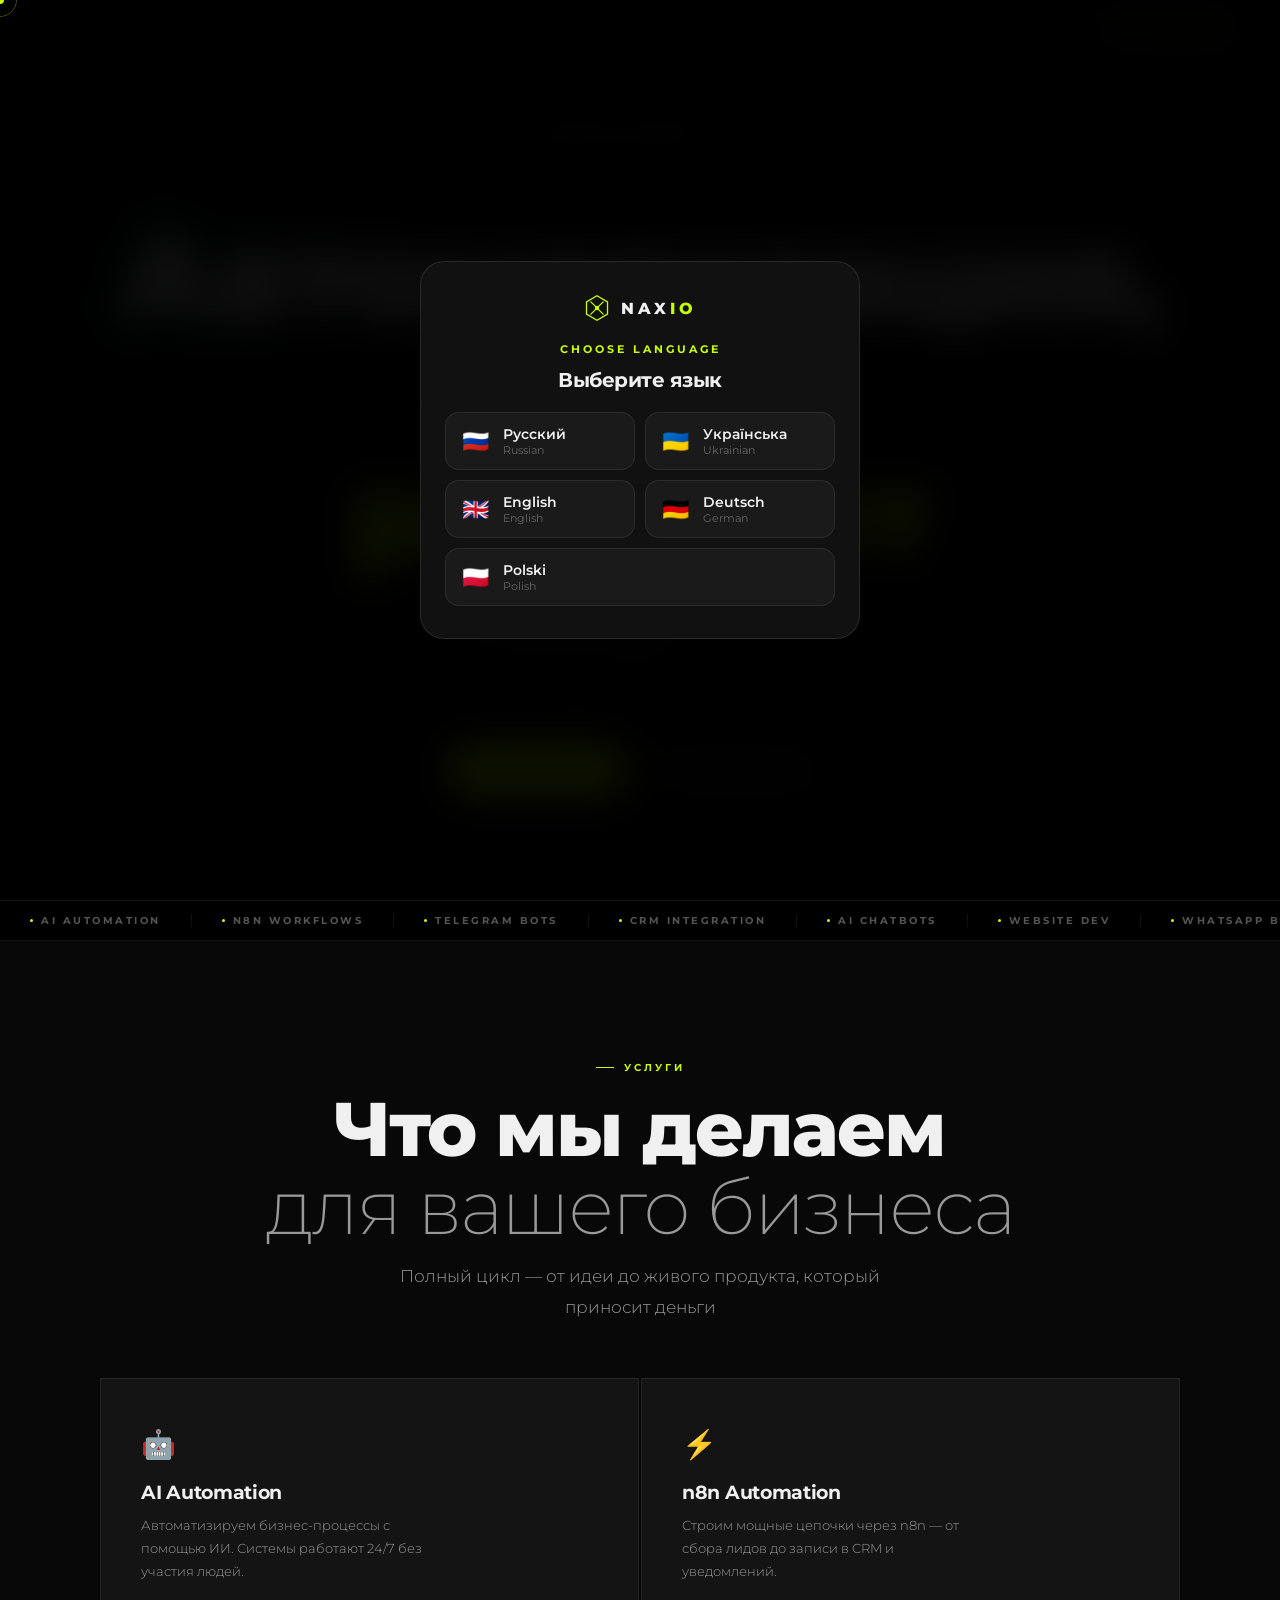
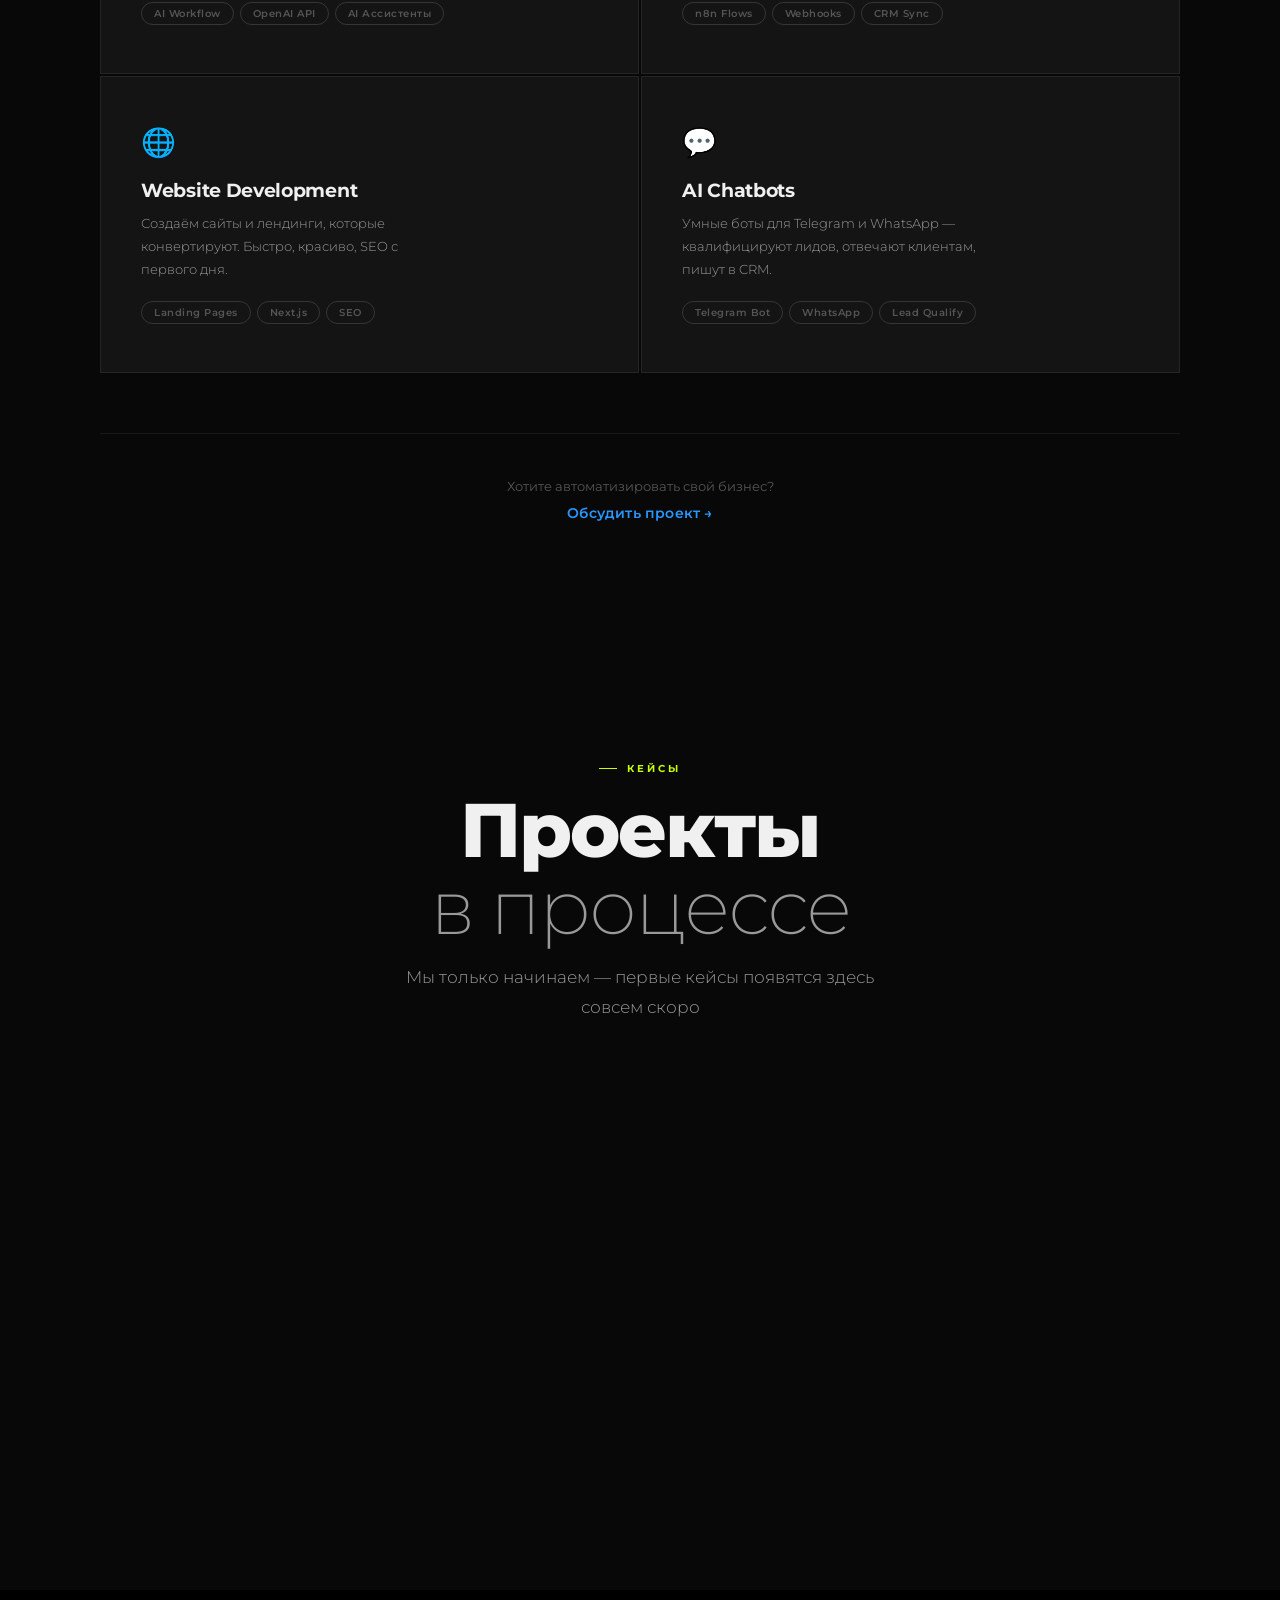
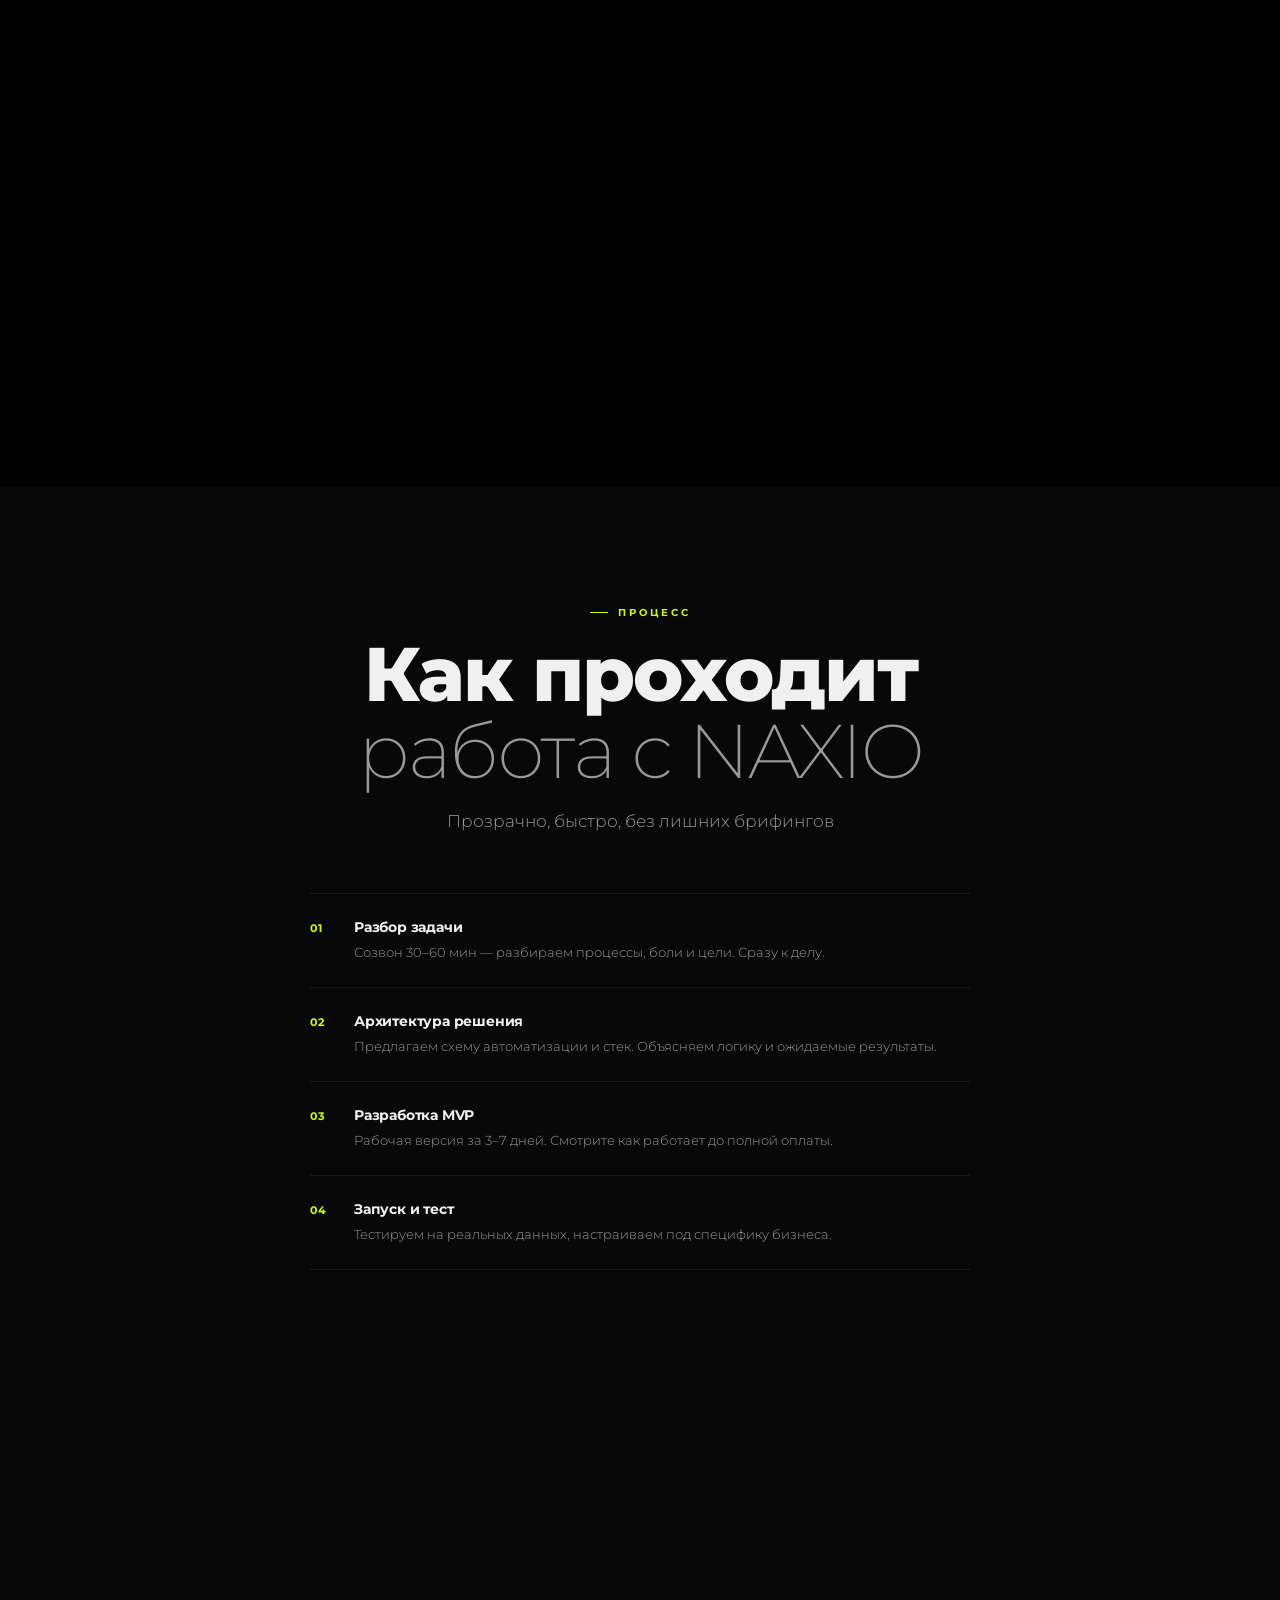
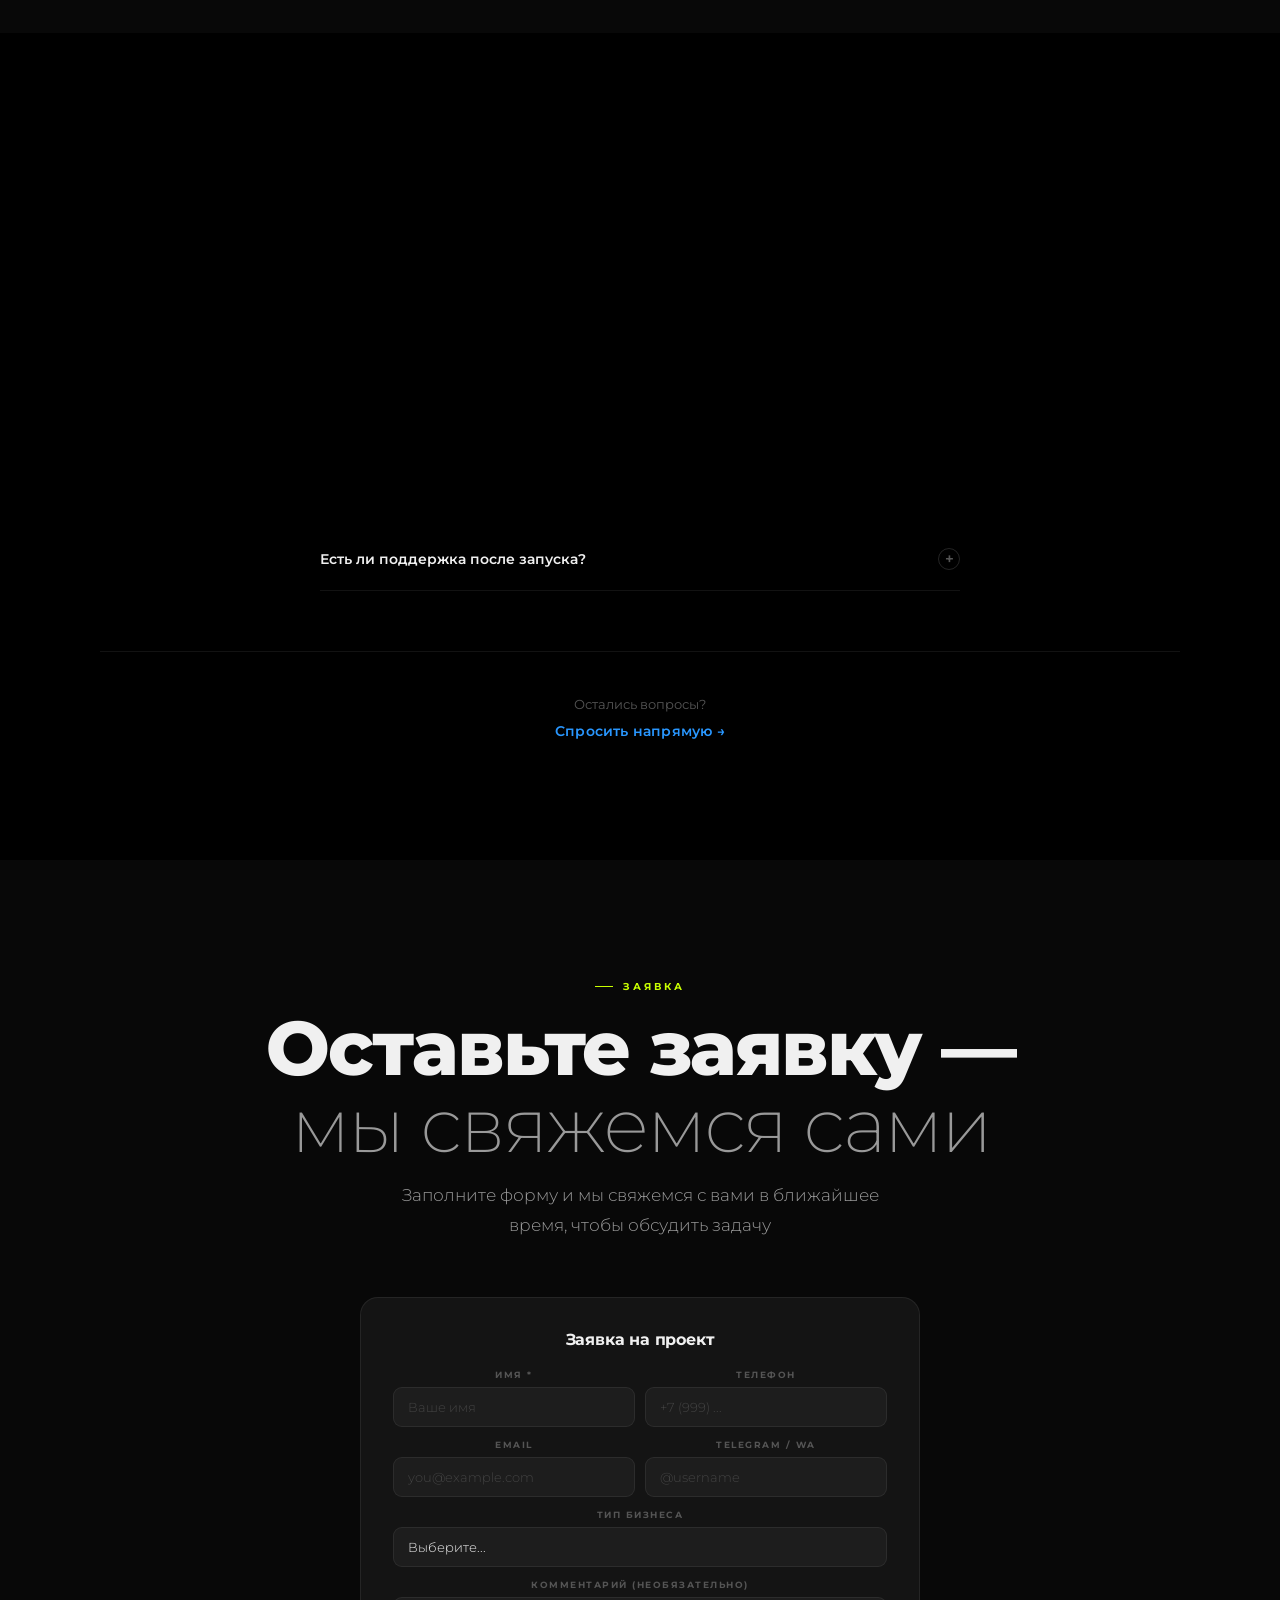
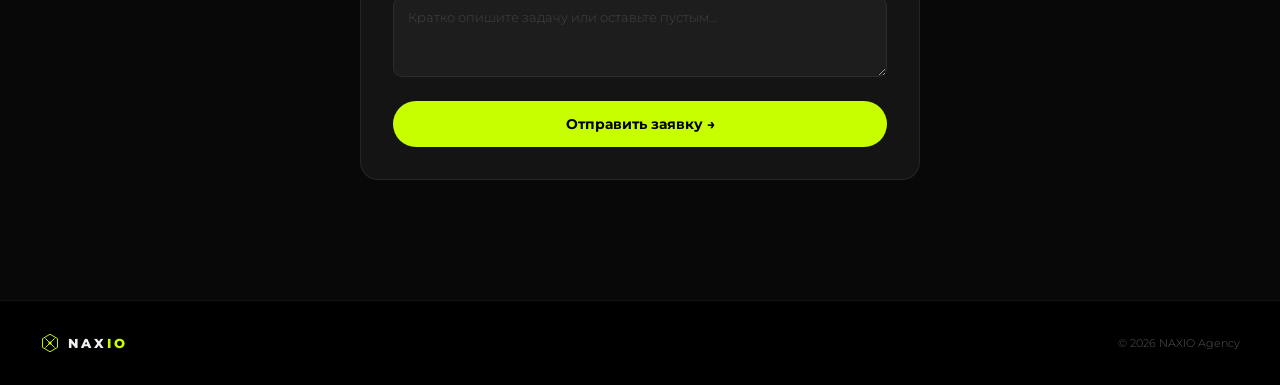
==== index.html @ 3f8995f9 "Update year 2024 → 2026 in footer" ====
<!DOCTYPE html>
<html lang="ru">
<head>
<meta charset="UTF-8"/>
<meta name="viewport" content="width=device-width,initial-scale=1"/>
<title>NAXIO — AI Автоматизация & Сайты под ключ</title>
<meta name="description" content="NAXIO — создаём AI-системы и сайты, которые работают вместо сотрудников."/>
<link rel="preconnect" href="https://fonts.googleapis.com"/>
<link href="https://fonts.googleapis.com/css2?family=Montserrat:wght@200;300;400;500;600;700;800;900&display=swap" rel="stylesheet"/>
<style>
*,*::before,*::after{box-sizing:border-box;margin:0;padding:0}
:root{
  --bg:#000;--bg2:#080808;--bg3:#101010;--card:#141414;
  --line:rgba(255,255,255,.07);--line2:rgba(255,255,255,.14);
  --w:#f0f0f0;--w2:#999;--w3:#555;
  --volt:#c8ff00;--blue:#2997ff;
}
html{scroll-behavior:smooth}
body{background:var(--bg);color:var(--w);font-family:'Montserrat',sans-serif;font-weight:300;overflow-x:hidden;cursor:none}
::-webkit-scrollbar{width:0}
#cur{position:fixed;width:8px;height:8px;background:var(--volt);border-radius:50%;pointer-events:none;z-index:9999;transform:translate(-50%,-50%);mix-blend-mode:difference}
#cring{position:fixed;width:34px;height:34px;border:1px solid rgba(200,255,0,.3);border-radius:50%;pointer-events:none;z-index:9998;transform:translate(-50%,-50%);transition:width .2s,height .2s}
nav{position:fixed;top:0;left:0;right:0;z-index:200;height:60px;display:flex;align-items:center;justify-content:space-between;padding:0 40px;background:rgba(0,0,0,.85);backdrop-filter:blur(24px);border-bottom:1px solid var(--line2)}
.n-logo{display:flex;align-items:center;gap:10px;text-decoration:none}
.n-mark{width:32px;height:32px;position:relative;flex-shrink:0}
.n-mark svg{width:32px;height:32px}
.n-wordmark{font-size:16px;font-weight:800;letter-spacing:4px;color:var(--w);text-transform:uppercase}
.n-wordmark em{color:var(--volt);font-style:normal}
.nav-links{display:flex;gap:0;list-style:none}
.nav-links a{font-size:13px;font-weight:500;color:rgba(255,255,255,.75);text-decoration:none;padding:8px 16px;border-radius:8px;transition:color .2s,background .2s;letter-spacing:.3px}
.nav-links a:hover{color:var(--w);background:rgba(255,255,255,.07)}
.nav-cta{font-family:'Montserrat',sans-serif;font-size:13px;font-weight:700;background:var(--volt);color:#000;border:none;padding:9px 22px;border-radius:980px;cursor:none;letter-spacing:.3px;transition:transform .2s,box-shadow .2s}
.nav-cta:hover{transform:scale(1.04);box-shadow:0 0 28px rgba(200,255,0,.35)}
.burger{display:none;background:none;border:none;cursor:none;flex-direction:column;gap:5px;padding:4px}
.burger span{display:block;width:20px;height:1.5px;background:var(--w)}
.hero{min-height:100vh;display:flex;flex-direction:column;align-items:center;justify-content:center;text-align:center;padding:100px 24px 80px;position:relative;overflow:hidden}
.orb1{position:absolute;width:800px;height:800px;border-radius:50%;background:radial-gradient(circle,rgba(41,151,255,.08) 0%,transparent 65%);top:-15%;left:-20%;pointer-events:none;animation:o1 24s ease-in-out infinite}
.orb2{position:absolute;width:600px;height:600px;border-radius:50%;background:radial-gradient(circle,rgba(200,255,0,.05) 0%,transparent 65%);bottom:-10%;right:-15%;pointer-events:none;animation:o2 30s ease-in-out infinite}
@keyframes o1{0%,100%{transform:translate(0,0)}50%{transform:translate(60px,-40px)}}
@keyframes o2{0%,100%{transform:translate(0,0)}50%{transform:translate(-50px,50px)}}
.hero-brand-layer{position:absolute;top:50%;left:50%;transform:translate(-50%,-58%);width:min(600px,90vw);opacity:.04;pointer-events:none;animation:bspin 60s linear infinite}
@keyframes bspin{from{transform:translate(-50%,-58%) rotate(0deg)}to{transform:translate(-50%,-58%) rotate(360deg)}}
.hero-decode{display:flex;gap:20px;justify-content:center;flex-wrap:wrap;margin-bottom:32px}
.dc{font-size:12px;font-weight:400;color:var(--w3);letter-spacing:.5px}
.dc b{color:var(--volt);font-weight:700}
.hero-eyebrow{position:relative;z-index:1;font-size:11px;font-weight:700;letter-spacing:3px;text-transform:uppercase;color:var(--volt);margin-bottom:32px;display:flex;align-items:center;gap:0}
.hero-eyebrow::before,.hero-eyebrow::after{content:'';width:28px;height:1px;background:var(--volt);margin:0 14px}
.hero h1{position:relative;z-index:1;font-size:clamp(54px,9.5vw,128px);font-weight:800;line-height:.98;letter-spacing:-3px;margin-bottom:28px}
.h1-dim{font-weight:200;color:rgba(255,255,255,.35);display:block}
.h1-volt{color:var(--volt);display:block}
.hero-desc{position:relative;z-index:1;font-size:clamp(15px,1.8vw,18px);font-weight:300;color:var(--w2);max-width:520px;line-height:1.8;margin-bottom:44px}
.hero-desc strong{color:var(--w);font-weight:600}
.hero-btns{position:relative;z-index:1;display:flex;gap:12px;justify-content:center;flex-wrap:wrap}
.btn-main{font-family:'Montserrat',sans-serif;font-size:14px;font-weight:700;background:var(--volt);color:#000;border:none;padding:16px 36px;border-radius:980px;cursor:none;transition:transform .25s,box-shadow .25s}
.btn-main:hover{transform:scale(1.04);box-shadow:0 0 40px rgba(200,255,0,.3)}
.btn-ghost{font-family:'Montserrat',sans-serif;font-size:14px;font-weight:400;background:rgba(255,255,255,.06);color:var(--w);border:1px solid var(--line2);padding:16px 36px;border-radius:980px;cursor:none;transition:background .2s,border-color .2s}
.btn-ghost:hover{background:rgba(255,255,255,.1);border-color:rgba(255,255,255,.3)}
.scroll-hint{position:absolute;bottom:32px;left:50%;transform:translateX(-50%);display:flex;flex-direction:column;align-items:center;gap:8px;z-index:1}
.scroll-bar{width:1px;height:40px;background:linear-gradient(var(--w3),transparent);animation:spulse 2s ease-in-out infinite}
.scroll-txt{font-size:9px;font-weight:600;letter-spacing:3px;text-transform:uppercase;color:var(--w3)}
@keyframes spulse{0%,100%{opacity:.3;transform:scaleY(.8)}50%{opacity:1;transform:scaleY(1)}}
.strip{border-top:1px solid var(--line);border-bottom:1px solid var(--line);padding:13px 0;overflow:hidden}
.strack{display:flex;width:max-content;animation:ticker 28s linear infinite}
.strack:hover{animation-play-state:paused}
.sitem{padding:0 30px;font-size:10px;font-weight:700;letter-spacing:2.5px;text-transform:uppercase;color:var(--w3);border-right:1px solid var(--line);white-space:nowrap;display:flex;align-items:center;gap:8px}
.sdot{width:3px;height:3px;border-radius:50%;background:var(--volt);flex-shrink:0}
@keyframes ticker{from{transform:translateX(0)}to{transform:translateX(-50%)}}
.sec{padding:120px 40px;position:relative}
.sec-c{display:flex;flex-direction:column;align-items:center;text-align:center}
.eyebrow{font-size:10px;font-weight:700;letter-spacing:3px;text-transform:uppercase;color:var(--volt);margin-bottom:16px;display:flex;align-items:center;gap:10px}
.eyebrow::before{content:'';width:18px;height:1px;background:var(--volt)}
.sec-h{font-size:clamp(36px,6vw,76px);font-weight:800;line-height:1.02;letter-spacing:-2px;margin-bottom:16px;max-width:800px}
.sec-h .dim{font-weight:200;color:var(--w2)}
.sec-sub{font-size:clamp(14px,1.7vw,17px);color:var(--w2);max-width:480px;line-height:1.8;margin-bottom:56px;font-weight:300}
.soft-cta{margin-top:60px;padding-top:44px;border-top:1px solid var(--line);width:100%;max-width:1080px;display:flex;flex-direction:column;align-items:center;gap:10px}
.soft-cta p{font-size:13px;color:var(--w3);font-weight:400}
.soft-cta button{font-family:'Montserrat',sans-serif;font-size:14px;font-weight:600;color:var(--blue);background:none;border:none;cursor:none;letter-spacing:.2px;transition:letter-spacing .2s,color .2s}
.soft-cta button:hover{letter-spacing:.8px;color:var(--volt)}
.svc-grid{display:grid;grid-template-columns:1fr 1fr;gap:2px;width:100%;max-width:1080px}
.svc{background:var(--card);padding:48px 40px;border:1px solid var(--line);position:relative;overflow:hidden;text-align:left;transition:background .3s}
.svc::after{content:'';position:absolute;inset:0;background:linear-gradient(140deg,rgba(200,255,0,.05),transparent);opacity:0;transition:opacity .3s}
.svc:hover{background:#1a1a1a}
.svc:hover::after{opacity:1}
.svc-ico{font-size:28px;margin-bottom:20px}
.svc h3{font-size:19px;font-weight:700;letter-spacing:-.3px;margin-bottom:10px}
.svc p{font-size:13px;color:var(--w2);line-height:1.75;margin-bottom:20px;max-width:300px}
.svc-tags{display:flex;flex-wrap:wrap;gap:6px}
.stag{font-size:10px;font-weight:600;border:1px solid var(--line2);padding:4px 12px;border-radius:20px;color:var(--w3);letter-spacing:.5px;transition:border-color .2s,color .2s}
.svc:hover .stag{border-color:rgba(200,255,0,.3);color:rgba(200,255,0,.9)}
.cases-soon{width:100%;max-width:500px;margin-top:0}
.soon-card{background:var(--card);border:1px solid var(--line2);border-radius:20px;padding:52px 40px;display:flex;flex-direction:column;align-items:center;text-align:center;gap:20px}
.soon-icon{width:80px;height:80px;background:rgba(200,255,0,.06);border:1px solid rgba(200,255,0,.15);border-radius:50%;display:flex;align-items:center;justify-content:center}
.soon-card h3{font-size:20px;font-weight:700;letter-spacing:-.3px}
.soon-card p{font-size:14px;color:var(--w2);line-height:1.75;max-width:320px}
.soon-btn{font-family:'Montserrat',sans-serif;font-size:13px;font-weight:700;background:var(--volt);color:#000;border:none;padding:12px 26px;border-radius:980px;cursor:none;margin-top:8px;transition:transform .2s,box-shadow .2s}
.soon-btn:hover{transform:scale(1.04);box-shadow:0 0 28px rgba(200,255,0,.25)}
.tech-pills{display:flex;flex-wrap:wrap;gap:8px;justify-content:center;max-width:740px}
.tp{display:flex;align-items:center;gap:7px;background:var(--card);border:1px solid var(--line);padding:9px 18px;border-radius:980px;font-size:12px;font-weight:500;color:var(--w2);cursor:none;transition:border-color .2s,color .2s,background .2s}
.tp:hover{border-color:var(--line2);color:var(--w);background:#1c1c1c}
.tp span{font-size:15px}
.proc-steps{width:100%;max-width:660px;text-align:left}
.pstep{display:flex;gap:20px;padding:24px 0;border-bottom:1px solid var(--line);transition:border-color .3s}
.pstep:first-child{border-top:1px solid var(--line)}
.pstep:hover{border-color:rgba(200,255,0,.2)}
.pnum{font-size:11px;font-weight:700;color:var(--volt);width:24px;flex-shrink:0;padding-top:3px;letter-spacing:1px}
.pbody h4{font-size:14px;font-weight:700;margin-bottom:5px;letter-spacing:-.2px}
.pbody p{font-size:13px;color:var(--w2);line-height:1.7}
.faq-list{width:100%;max-width:640px;text-align:left}
.fq{border-bottom:1px solid var(--line)}
.fq-q{width:100%;background:none;border:none;color:var(--w);font-family:'Montserrat',sans-serif;font-size:14px;font-weight:600;text-align:left;padding:20px 0;cursor:none;display:flex;justify-content:space-between;align-items:center;gap:16px;transition:color .2s}
.fq-q:hover{color:var(--volt)}
.fq-ico{width:22px;height:22px;flex-shrink:0;border-radius:50%;border:1px solid var(--line2);display:flex;align-items:center;justify-content:center;font-size:15px;color:var(--w3);transition:transform .35s,border-color .3s,color .3s}
.fq.open .fq-ico{transform:rotate(45deg);border-color:var(--volt);color:var(--volt)}
.fq-a{max-height:0;overflow:hidden;font-size:13px;color:var(--w2);line-height:1.8;transition:max-height .4s ease,padding .3s}
.fq.open .fq-a{max-height:160px;padding-bottom:20px}
.form-box{background:var(--card);border:1px solid var(--line);border-radius:18px;padding:32px}
.form-ttl{font-size:16px;font-weight:700;margin-bottom:20px;letter-spacing:-.2px}
.fg{margin-bottom:12px}
.fg label{display:block;font-size:9px;font-weight:700;letter-spacing:1.5px;text-transform:uppercase;color:var(--w3);margin-bottom:7px}
.fi{width:100%;background:rgba(255,255,255,.04);border:1px solid var(--line);border-radius:9px;padding:11px 14px;color:var(--w);font-family:'Montserrat',sans-serif;font-size:13px;font-weight:300;outline:none;transition:border-color .2s;-webkit-appearance:none}
.fi:focus{border-color:rgba(200,255,0,.4);background:rgba(200,255,0,.025)}
.fi::placeholder{color:rgba(255,255,255,.17)}
textarea.fi{resize:vertical;min-height:80px}
select.fi option{background:var(--card)}
.frow{display:grid;grid-template-columns:1fr 1fr;gap:10px}
.btn-send{width:100%;margin-top:8px;background:var(--volt);color:#000;border:none;border-radius:980px;padding:14px;font-family:'Montserrat',sans-serif;font-size:14px;font-weight:700;cursor:none;transition:transform .25s,box-shadow .25s}
.btn-send:hover{transform:scale(1.02);box-shadow:0 0 28px rgba(200,255,0,.25)}
.sent-msg{display:none;text-align:center;padding:44px 16px}
.sent-msg .sico{font-size:40px;margin-bottom:12px}
.sent-msg h3{font-size:18px;font-weight:700;margin-bottom:5px}
.sent-msg p{font-size:13px;color:var(--w2)}
.float-btn{position:fixed;bottom:24px;right:24px;z-index:150;background:var(--volt);color:#000;font-family:'Montserrat',sans-serif;font-size:12px;font-weight:700;border:none;padding:12px 20px;border-radius:980px;cursor:none;box-shadow:0 8px 28px rgba(0,0,0,.5);opacity:0;transform:translateY(14px);transition:opacity .3s,transform .3s,box-shadow .2s;letter-spacing:.3px}
.float-btn.on{opacity:1;transform:translateY(0)}
.float-btn:hover{box-shadow:0 8px 36px rgba(200,255,0,.3);transform:scale(1.04)}
footer{padding:32px 40px;border-top:1px solid var(--line);display:flex;align-items:center;justify-content:space-between;flex-wrap:wrap;gap:14px}
.f-logo{display:flex;align-items:center;gap:8px}
.f-logo-txt{font-size:13px;font-weight:800;letter-spacing:3px}
.f-logo-txt em{color:var(--volt);font-style:normal}
.f-nav{display:flex;gap:20px}
.f-nav a{font-size:11px;color:var(--w3);text-decoration:none;font-weight:500;transition:color .2s}
.f-nav a:hover{color:var(--w)}
.f-copy{font-size:11px;color:var(--w3)}
.rv{opacity:0;transform:translateY(28px);transition:opacity .85s cubic-bezier(.16,1,.3,1),transform .85s cubic-bezier(.16,1,.3,1)}
.rv.in{opacity:1;transform:none}
@media(max-width:960px){.svc-grid{grid-template-columns:1fr}}
@media(max-width:640px){nav{padding:0 16px}.nav-links{display:none}.burger{display:flex}.nav-cta{display:none}.frow{grid-template-columns:1fr}.sec{padding:80px 16px}footer{padding:28px 16px}}
</style>
</head>
<body>
<div id="lang-overlay" style="position:fixed;inset:0;background:rgba(0,0,0,.92);z-index:9000;display:flex;align-items:center;justify-content:center;backdrop-filter:blur(20px);padding:16px;overflow-y:auto">
  <div id="lang-modal" style="background:#111;border:1px solid rgba(255,255,255,.1);border-radius:24px;padding:32px 24px;max-width:440px;width:100%;text-align:center;animation:modalIn .5s cubic-bezier(.16,1,.3,1) both;margin:auto">
    <div style="display:flex;align-items:center;justify-content:center;gap:10px;margin-bottom:20px">
      <svg width="28" height="28" viewBox="0 0 32 32" fill="none"><polygon points="16,2 28,9 28,23 16,30 4,23 4,9" stroke="#c8ff00" stroke-width="1.5" fill="none"/><line x1="9" y1="9" x2="23" y2="23" stroke="#c8ff00" stroke-width="1.5" stroke-linecap="round"/><line x1="23" y1="9" x2="9" y2="23" stroke="#c8ff00" stroke-width="1.5" stroke-linecap="round"/><circle cx="16" cy="16" r="2.5" fill="#c8ff00"/></svg>
      <span style="font-size:16px;font-weight:800;letter-spacing:4px;color:#f0f0f0">NAX<em style="color:#c8ff00;font-style:normal">IO</em></span>
    </div>
    <p style="font-size:11px;font-weight:700;letter-spacing:3px;text-transform:uppercase;color:#c8ff00;margin-bottom:12px">Choose language</p>
    <h2 style="font-size:20px;font-weight:700;letter-spacing:-.5px;margin-bottom:20px;color:#f0f0f0">Выберите язык</h2>
    <div style="display:grid;grid-template-columns:1fr 1fr;gap:10px">
      <button class="lang-btn" onclick="setLang('ru')"><span style="font-size:22px">🇷🇺</span><div style="text-align:left"><div style="font-size:14px;font-weight:600">Русский</div><div style="font-size:11px;color:#666">Russian</div></div></button>
      <button class="lang-btn" onclick="setLang('ua')"><span style="font-size:22px">🇺🇦</span><div style="text-align:left"><div style="font-size:14px;font-weight:600">Українська</div><div style="font-size:11px;color:#666">Ukrainian</div></div></button>
      <button class="lang-btn" onclick="setLang('en')"><span style="font-size:22px">🇬🇧</span><div style="text-align:left"><div style="font-size:14px;font-weight:600">English</div><div style="font-size:11px;color:#666">English</div></div></button>
      <button class="lang-btn" onclick="setLang('de')"><span style="font-size:22px">🇩🇪</span><div style="text-align:left"><div style="font-size:14px;font-weight:600">Deutsch</div><div style="font-size:11px;color:#666">German</div></div></button>
      <button class="lang-btn" onclick="setLang('pl')" style="grid-column:1/-1"><span style="font-size:22px">🇵🇱</span><div style="text-align:left"><div style="font-size:14px;font-weight:600">Polski</div><div style="font-size:11px;color:#666">Polish</div></div></button>
    </div>
  </div>
</div>
<style>
@keyframes modalIn{from{opacity:0;transform:scale(.94) translateY(20px)}to{opacity:1;transform:scale(1) translateY(0)}}
.lang-btn{display:flex;align-items:center;gap:14px;background:rgba(255,255,255,.04);border:1px solid rgba(255,255,255,.08);border-radius:14px;padding:12px 16px;cursor:pointer;font-family:'Montserrat',sans-serif;color:#f0f0f0;transition:border-color .2s,background .2s,transform .15s;text-align:left}
.lang-btn:hover{border-color:rgba(200,255,0,.4);background:rgba(200,255,0,.06);transform:scale(1.02)}
</style>
<div id="cur"></div>
<div id="cring"></div>
<button class="float-btn" id="fb" onclick="goForm()">Оставить заявку →</button>
<nav>
  <a class="n-logo" href="#">
    <div class="n-mark">
      <svg viewBox="0 0 32 32" fill="none"><polygon points="16,2 28,9 28,23 16,30 4,23 4,9" stroke="#c8ff00" stroke-width="1.5" fill="none"/><line x1="9" y1="9" x2="23" y2="23" stroke="#c8ff00" stroke-width="1.5" stroke-linecap="round"/><line x1="23" y1="9" x2="9" y2="23" stroke="#c8ff00" stroke-width="1.5" stroke-linecap="round"/><circle cx="16" cy="16" r="2.5" fill="#c8ff00"/><circle cx="16" cy="2" r="1.2" fill="#c8ff00"/><circle cx="28" cy="9" r="1.2" fill="#c8ff00"/><circle cx="28" cy="23" r="1.2" fill="#c8ff00"/><circle cx="16" cy="30" r="1.2" fill="#c8ff00"/><circle cx="4" cy="23" r="1.2" fill="#c8ff00"/><circle cx="4" cy="9" r="1.2" fill="#c8ff00"/></svg>
    </div>
    <div class="n-wordmark">NAX<em>IO</em></div>
  </a>
  <ul class="nav-links">
    <li><a href="#services">Услуги</a></li>
    <li><a href="#cases">Кейсы</a></li>
    <li><a href="#process">Процесс</a></li>
    <li><a href="#faq">FAQ</a></li>
  </ul>
  <button class="nav-cta" onclick="goForm()">Начать проект</button>
  <button class="burger" onclick="mobileNav()"><span></span><span></span><span></span></button>
</nav>
<section class="hero">
  <div class="orb1"></div>
  <div class="orb2"></div>
  <svg class="hero-brand-layer" viewBox="0 0 400 400" fill="none"><polygon points="200,20 360,110 360,290 200,380 40,290 40,110" stroke="white" stroke-width="1" fill="none"/><polygon points="200,60 320,130 320,270 200,340 80,270 80,130" stroke="white" stroke-width=".5" fill="none"/><polygon points="200,100 280,148 280,252 200,300 120,252 120,148" stroke="white" stroke-width=".5" fill="none"/><line x1="80" y1="110" x2="320" y2="290" stroke="white" stroke-width=".5"/><line x1="320" y1="110" x2="80" y2="290" stroke="white" stroke-width=".5"/><line x1="200" y1="20" x2="200" y2="380" stroke="white" stroke-width=".3" stroke-dasharray="4 8"/><line x1="40" y1="200" x2="360" y2="200" stroke="white" stroke-width=".3" stroke-dasharray="4 8"/><circle cx="200" cy="200" r="140" stroke="white" stroke-width=".4" stroke-dasharray="2 12"/><circle cx="200" cy="200" r="90" stroke="white" stroke-width=".3" stroke-dasharray="1 8"/><circle cx="200" cy="200" r="8" stroke="white" stroke-width="1" fill="none"/><circle cx="200" cy="200" r="3" fill="white"/><circle cx="200" cy="20" r="3" fill="white"/><circle cx="360" cy="110" r="3" fill="white"/><circle cx="360" cy="290" r="3" fill="white"/><circle cx="200" cy="380" r="3" fill="white"/><circle cx="40" cy="290" r="3" fill="white"/><circle cx="40" cy="110" r="3" fill="white"/></svg>
  <div class="hero-eyebrow">AI Automation Agency · NAXIO</div>
  <div class="hero-decode rv">
    <span class="dc"><b>N</b>ext</span>
    <span class="dc"><b>A</b>I</span>
    <span class="dc">e<b>X</b>perience</span>
    <span class="dc"><b>I/O</b></span>
  </div>
  <h1>Автоматизация,<br><span class="h1-dim">которая</span><span class="h1-volt">работает</span></h1>
  <p class="hero-desc">Создаю <strong>AI-системы и сайты</strong>, которые берут на себя рутину — n8n, OpenAI, Telegram боты, CRM. От идеи до запуска за 7 дней.</p>
  <div class="hero-btns">
    <button class="btn-main" onclick="goForm()">Начать проект</button>
    <button class="btn-ghost" onclick="go('cases')">Смотреть кейсы</button>
  </div>
  <div class="scroll-hint"><div class="scroll-bar"></div><div class="scroll-txt">Scroll</div></div>
</section>
<div class="strip">
  <div class="strack">
    <div class="sitem"><span class="sdot"></span>AI Automation</div><div class="sitem"><span class="sdot"></span>n8n Workflows</div><div class="sitem"><span class="sdot"></span>Telegram Bots</div><div class="sitem"><span class="sdot"></span>CRM Integration</div><div class="sitem"><span class="sdot"></span>AI Chatbots</div><div class="sitem"><span class="sdot"></span>Website Dev</div><div class="sitem"><span class="sdot"></span>WhatsApp Bots</div><div class="sitem"><span class="sdot"></span>Email Automation</div><div class="sitem"><span class="sdot"></span>Lead Generation</div><div class="sitem"><span class="sdot"></span>OpenAI API</div>
    <div class="sitem"><span class="sdot"></span>AI Automation</div><div class="sitem"><span class="sdot"></span>n8n Workflows</div><div class="sitem"><span class="sdot"></span>Telegram Bots</div><div class="sitem"><span class="sdot"></span>CRM Integration</div><div class="sitem"><span class="sdot"></span>AI Chatbots</div><div class="sitem"><span class="sdot"></span>Website Dev</div><div class="sitem"><span class="sdot"></span>WhatsApp Bots</div><div class="sitem"><span class="sdot"></span>Email Automation</div><div class="sitem"><span class="sdot"></span>Lead Generation</div><div class="sitem"><span class="sdot"></span>OpenAI API</div>
  </div>
</div>
<section class="sec sec-c" id="services" style="background:var(--bg2)">
  <div class="eyebrow rv">Услуги</div>
  <h2 class="sec-h rv">Что мы делаем<br><span class="dim">для вашего бизнеса</span></h2>
  <p class="sec-sub rv">Полный цикл — от идеи до живого продукта, который приносит деньги</p>
  <div class="svc-grid rv">
    <div class="svc"><div class="svc-ico">🤖</div><h3>AI Automation</h3><p>Автоматизируем бизнес-процессы с помощью ИИ. Системы работают 24/7 без участия людей.</p><div class="svc-tags"><span class="stag">AI Workflow</span><span class="stag">OpenAI API</span><span class="stag">AI Ассистенты</span></div></div>
    <div class="svc"><div class="svc-ico">⚡</div><h3>n8n Automation</h3><p>Строим мощные цепочки через n8n — от сбора лидов до записи в CRM и уведомлений.</p><div class="svc-tags"><span class="stag">n8n Flows</span><span class="stag">Webhooks</span><span class="stag">CRM Sync</span></div></div>
    <div class="svc"><div class="svc-ico">🌐</div><h3>Website Development</h3><p>Создаём сайты и лендинги, которые конвертируют. Быстро, красиво, SEO с первого дня.</p><div class="svc-tags"><span class="stag">Landing Pages</span><span class="stag">Next.js</span><span class="stag">SEO</span></div></div>
    <div class="svc"><div class="svc-ico">💬</div><h3>AI Chatbots</h3><p>Умные боты для Telegram и WhatsApp — квалифицируют лидов, отвечают клиентам, пишут в CRM.</p><div class="svc-tags"><span class="stag">Telegram Bot</span><span class="stag">WhatsApp</span><span class="stag">Lead Qualify</span></div></div>
  </div>
  <div class="soft-cta rv"><p>Хотите автоматизировать свой бизнес?</p><button onclick="goForm()">Обсудить проект →</button></div>
</section>
<section class="sec sec-c" id="cases" style="background:var(--bg2)">
  <div class="eyebrow rv">Кейсы</div>
  <h2 class="sec-h rv">Проекты<br><span class="dim">в процессе</span></h2>
  <p class="sec-sub rv">Мы только начинаем — первые кейсы появятся здесь совсем скоро</p>
  <div class="cases-soon rv">
    <div class="soon-card">
      <div class="soon-icon"><svg width="48" height="48" viewBox="0 0 48 48" fill="none"><polygon points="24,4 42,14 42,34 24,44 6,34 6,14" stroke="#c8ff00" stroke-width="1.5" fill="none"/><line x1="14" y1="14" x2="34" y2="34" stroke="#c8ff00" stroke-width="1.5" stroke-linecap="round"/><line x1="34" y1="14" x2="14" y2="34" stroke="#c8ff00" stroke-width="1.5" stroke-linecap="round"/><circle cx="24" cy="24" r="3.5" fill="#c8ff00"/></svg></div>
      <h3>Кейсы появятся скоро</h3>
      <p>Мы работаем над первыми проектами и будем публиковать реальные результаты — без приукрашиваний</p>
      <button class="soon-btn" onclick="goForm()">Стать первым клиентом →</button>
    </div>
  </div>
</section>
<section class="sec sec-c" style="background:var(--bg)">
  <div class="eyebrow rv">Стек</div>
  <h2 class="sec-h rv">Инструменты</h2>
  <div class="tech-pills rv">
    <div class="tp"><span>⚡</span>n8n</div><div class="tp"><span>🤖</span>OpenAI API</div><div class="tp"><span>🧠</span>ChatGPT API</div><div class="tp"><span>✈️</span>Telegram API</div><div class="tp"><span>💬</span>WhatsApp</div><div class="tp"><span>📊</span>Airtable</div><div class="tp"><span>📝</span>Notion</div><div class="tp"><span>📈</span>Google Sheets</div><div class="tp"><span>🔗</span>Webhooks</div><div class="tp"><span>⚛️</span>React</div><div class="tp"><span>🌐</span>Next.js</div><div class="tp"><span>🎨</span>Tailwind CSS</div><div class="tp"><span>📦</span>AmoCRM</div><div class="tp"><span>🔧</span>Bitrix24</div><div class="tp"><span>🎯</span>HubSpot</div>
  </div>
</section>
<section class="sec sec-c" id="process" style="background:var(--bg2)">
  <div class="eyebrow rv">Процесс</div>
  <h2 class="sec-h rv">Как проходит<br><span class="dim">работа с NAXIO</span></h2>
  <p class="sec-sub rv">Прозрачно, быстро, без лишних брифингов</p>
  <div class="proc-steps">
    <div class="pstep rv"><div class="pnum">01</div><div class="pbody"><h4>Разбор задачи</h4><p>Созвон 30–60 мин — разбираем процессы, боли и цели. Сразу к делу.</p></div></div>
    <div class="pstep rv"><div class="pnum">02</div><div class="pbody"><h4>Архитектура решения</h4><p>Предлагаем схему автоматизации и стек. Объясняем логику и ожидаемые результаты.</p></div></div>
    <div class="pstep rv"><div class="pnum">03</div><div class="pbody"><h4>Разработка MVP</h4><p>Рабочая версия за 3–7 дней. Смотрите как работает до полной оплаты.</p></div></div>
    <div class="pstep rv"><div class="pnum">04</div><div class="pbody"><h4>Запуск и тест</h4><p>Тестируем на реальных данных, настраиваем под специфику бизнеса.</p></div></div>
    <div class="pstep rv"><div class="pnum">05</div><div class="pbody"><h4>Поддержка и рост</h4><p>Сопровождаем после запуска — мониторим и масштабируем вместе с вами.</p></div></div>
  </div>
  <div class="soft-cta rv"><p>Готовы начать?</p><button onclick="goForm()">Записаться на созвон →</button></div>
</section>
<section class="sec sec-c" id="faq" style="background:var(--bg)">
  <div class="eyebrow rv">FAQ</div>
  <h2 class="sec-h rv">Частые вопросы</h2>
  <div class="faq-list">
    <div class="fq rv"><button class="fq-q" onclick="openFaq(this)">Сколько стоит автоматизация?<span class="fq-ico">+</span></button><div class="fq-a">Всё зависит от сложности проекта — универсальных прайсов нет. Цены начинаются от $200. Точную стоимость называем после бесплатного созвона.</div></div>
    <div class="fq rv"><button class="fq-q" onclick="openFaq(this)">Сколько времени занимает разработка?<span class="fq-ico">+</span></button><div class="fq-a">MVP автоматизации — 3–7 дней. Сайт — 7–14 дней. Комплексный AI-workflow — 2–4 недели. Сроки обсуждаем на старте.</div></div>
    <div class="fq rv"><button class="fq-q" onclick="openFaq(this)">Какие автоматизации можно сделать?<span class="fq-ico">+</span></button><div class="fq-a">Практически любые: обработка заявок, ответы клиентам, запись в CRM, email-цепочки, квалификация лидов, Telegram-уведомления, отчёты.</div></div>
    <div class="fq rv"><button class="fq-q" onclick="openFaq(this)">С какими CRM работаете?<span class="fq-ico">+</span></button><div class="fq-a">AmoCRM, Bitrix24, HubSpot, Pipedrive, Notion, Airtable и другими. Настраиваем двустороннюю синхронизацию и автоматические триггеры.</div></div>
    <div class="fq rv"><button class="fq-q" onclick="openFaq(this)">Есть ли поддержка после запуска?<span class="fq-ico">+</span></button><div class="fq-a">Первые 2 недели — бесплатное сопровождение. Далее по договорённости.</div></div>
  </div>
  <div class="soft-cta rv"><p>Остались вопросы?</p><button onclick="goForm()">Спросить напрямую →</button></div>
</section>
<section class="sec sec-c" id="contact" style="background:var(--bg2)">
  <div class="eyebrow rv">Заявка</div>
  <h2 class="sec-h rv">Оставьте заявку —<br><span class="dim">мы свяжемся сами</span></h2>
  <p class="sec-sub rv">Заполните форму и мы свяжемся с вами в ближайшее время, чтобы обсудить задачу</p>
  <div style="width:100%;max-width:560px">
    <div class="form-box rv" id="formBox">
      <div id="formInner">
        <div class="form-ttl">Заявка на проект</div>
        <div class="frow">
          <div class="fg"><label>Имя *</label><input id="fn" class="fi" placeholder="Ваше имя"/></div>
          <div class="fg"><label>Телефон</label><input class="fi" type="tel" placeholder="+7 (999) ..."/></div>
        </div>
        <div class="frow">
          <div class="fg"><label>Email</label><input class="fi" type="email" placeholder="you@example.com"/></div>
          <div class="fg"><label>Telegram / WA</label><input id="ft" class="fi" placeholder="@username"/></div>
        </div>
        <div class="fg"><label>Тип бизнеса</label><select class="fi"><option value="">Выберите...</option><option>E-commerce</option><option>Услуги / Агентство</option><option>SaaS / IT</option><option>Недвижимость</option><option>Образование</option><option>Другое</option></select></div>
        <div class="fg"><label>Комментарий (необязательно)</label><textarea class="fi" placeholder="Кратко опишите задачу или оставьте пустым..."></textarea></div>
        <button class="btn-send" onclick="sendForm()">Отправить заявку →</button>
      </div>
      <div class="sent-msg" id="sentMsg"><div class="sico">✅</div><h3>Заявка отправлена!</h3><p>Свяжемся с вами в ближайшее время</p></div>
    </div>
  </div>
</section>
<footer>
  <div class="f-logo">
    <svg width="20" height="20" viewBox="0 0 32 32" fill="none"><polygon points="16,2 28,9 28,23 16,30 4,23 4,9" stroke="#c8ff00" stroke-width="1.5" fill="none"/><line x1="9" y1="9" x2="23" y2="23" stroke="#c8ff00" stroke-width="1.5" stroke-linecap="round"/><line x1="23" y1="9" x2="9" y2="23" stroke="#c8ff00" stroke-width="1.5" stroke-linecap="round"/><circle cx="16" cy="16" r="2.5" fill="#c8ff00"/></svg>
    <div class="f-logo-txt">NAX<em>IO</em></div>
  </div>
  <nav class="f-nav"><a href="#services">Услуги</a><a href="#cases">Кейсы</a><a href="#process">Процесс</a><a href="#faq">FAQ</a><a href="#contact">Контакты</a></nav>
  <div class="f-copy">© 2026 NAXIO Agency</div>
</footer>
<script>
let currentLang='ru';
const translations={ru:{nav:['Услуги','Кейсы','Процесс','FAQ'],navCta:'Начать проект',heroEye:'AI Automation Agency · NAXIO',heroH:'Автоматизация,<br><span class="h1-dim">которая</span><span class="h1-volt">работает</span>',heroDesc:'Создаю <strong>AI-системы и сайты</strong>, которые берут на себя рутину — n8n, OpenAI, Telegram боты, CRM. От идеи до запуска за 7 дней.',heroBtnMain:'Начать проект',heroBtnGhost:'Смотреть кейсы',floatBtn:'Оставить заявку →',s1eye:'Услуги',s1h:'Что мы делаем<br><span class="dim">для вашего бизнеса</span>',s1sub:'Полный цикл — от идеи до живого продукта, который приносит деньги',s1cta:'Хотите автоматизировать свой бизнес?',s1ctaBtn:'Обсудить проект →',caseEye:'Кейсы',caseH:'Проекты<br><span class="dim">в процессе</span>',caseSub:'Мы только начинаем — первые кейсы появятся здесь совсем скоро',caseSoonH:'Кейсы появятся скоро',caseSoonP:'Мы работаем над первыми проектами и будем публиковать реальные результаты',caseSoonBtn:'Стать первым клиентом →',techEye:'Стек',techH:'Инструменты',procEye:'Процесс',procH:'Как проходит<br><span class="dim">работа с NAXIO</span>',procSub:'Прозрачно, быстро, без лишних брифингов',procCta:'Готовы начать?',procCtaBtn:'Записаться на созвон →',faqEye:'FAQ',faqH:'Частые вопросы',faqCtaP:'Остались вопросы?',faqCtaBtn:'Спросить напрямую →',formEye:'Заявка',formH:'Оставьте заявку —<br><span class="dim">мы свяжемся сами</span>',formSub:'Заполните форму и мы свяжемся с вами в ближайшее время',formTitle:'Заявка на проект',lName:'Имя *',lPhone:'Телефон',lEmail:'Email',lTg:'Telegram / WA',lBiz:'Тип бизнеса',lComment:'Комментарий (необязательно)',bizOptions:['Выберите...','E-commerce','Услуги / Агентство','SaaS / IT','Недвижимость','Образование','Другое'],phName:'Ваше имя',phPhone:'+7 (999) ...',phEmail:'you@example.com',phTg:'@username',phComment:'Кратко опишите задачу или оставьте пустым...',sendBtn:'Отправить заявку →',sentH:'Заявка отправлена!',sentP:'Свяжемся с вами в ближайшее время',footerLinks:['Услуги','Кейсы','Процесс','FAQ','Контакты'],proc:['Разбор задачи','Созвон 30–60 мин — разбираем процессы, боли и цели.','Архитектура решения','Предлагаем схему автоматизации и стек.','Разработка MVP','Рабочая версия за 3–7 дней.','Запуск и тест','Тестируем на реальных данных.','Поддержка и рост','Сопровождаем после запуска.'],faq:[['Сколько стоит автоматизация?','Всё зависит от сложности проекта. Цены начинаются от $200. Точную стоимость называем после бесплатного созвона.'],['Сколько времени занимает разработка?','MVP — 3–7 дней. Сайт — 7–14 дней. AI-workflow — 2–4 недели.'],['Какие автоматизации можно сделать?','Практически любые: обработка заявок, ответы клиентам, запись в CRM, email-цепочки, квалификация лидов.'],['С какими CRM работаете?','AmoCRM, Bitrix24, HubSpot, Pipedrive, Notion, Airtable и другими.'],['Есть ли поддержка после запуска?','Первые 2 недели — бесплатное сопровождение. Далее по договорённости.']]},ua:{nav:['Послуги','Кейси','Процес','FAQ'],navCta:'Почати проект',heroEye:'AI Automation Agency · NAXIO',heroH:'Автоматизація,<br><span class="h1-dim">яка</span><span class="h1-volt">працює</span>',heroDesc:'Створюю <strong>AI-системи та сайти</strong>, які беруть на себе рутину — n8n, OpenAI, Telegram боти, CRM. Від ідеї до запуску за 7 днів.',heroBtnMain:'Почати проект',heroBtnGhost:'Дивитися кейси',floatBtn:'Залишити заявку →',s1eye:'Послуги',s1h:'Що ми робимо<br><span class="dim">для вашого бізнесу</span>',s1sub:'Повний цикл — від ідеї до живого продукту, який приносить гроші',s1cta:'Хочете автоматизувати свій бізнес?',s1ctaBtn:'Обговорити проект →',caseEye:'Кейси',caseH:'Проекти<br><span class="dim">в процесі</span>',caseSub:'Ми тільки починаємо — перші кейси зʼявляться тут дуже скоро',caseSoonH:'Кейси зʼявляться скоро',caseSoonP:'Ми працюємо над першими проектами і будемо публікувати реальні результати',caseSoonBtn:'Стати першим клієнтом →',techEye:'Стек',techH:'Інструменти',procEye:'Процес',procH:'Як проходить<br><span class="dim">робота з NAXIO</span>',procSub:'Прозоро, швидко, без зайвих брифінгів',procCta:'Готові почати?',procCtaBtn:'Записатися на дзвінок →',faqEye:'FAQ',faqH:'Часті запитання',faqCtaP:'Залишились питання?',faqCtaBtn:'Запитати напряму →',formEye:'Заявка',formH:'Залиште заявку —<br><span class="dim">ми звʼяжемося самі</span>',formSub:'Заповніть форму і ми звʼяжемося з вами найближчим часом',formTitle:'Заявка на проект',lName:"Ім'я *",lPhone:'Телефон',lEmail:'Email',lTg:'Telegram / WA',lBiz:'Тип бізнесу',lComment:'Коментар (необовʼязково)',bizOptions:['Оберіть...','E-commerce','Послуги / Агентство','SaaS / IT','Нерухомість','Освіта','Інше'],phName:"Ваше ім'я",phPhone:'+38 (099) ...',phEmail:'you@example.com',phTg:'@username',phComment:'Коротко опишіть задачу або залиште порожнім...',sendBtn:'Надіслати заявку →',sentH:'Заявку надіслано!',sentP:'Звʼяжемося з вами найближчим часом',footerLinks:['Послуги','Кейси','Процес','FAQ','Контакти'],proc:['Розбір задачі','Дзвінок 30–60 хв.','Архітектура рішення','Пропонуємо схему автоматизації.','Розробка MVP','Робоча версія за 3–7 днів.','Запуск і тест','Тестуємо на реальних даних.','Підтримка і зростання','Супроводжуємо після запуску.'],faq:[['Скільки коштує автоматизація?','Все залежить від складності. Ціни від $200. Точну вартість після безкоштовного дзвінка.'],['Скільки часу займає розробка?','MVP — 3–7 днів. Сайт — 7–14 днів. AI-workflow — 2–4 тижні.'],['Які автоматизації можна зробити?','Практично будь-які: обробка заявок, відповіді клієнтам, запис у CRM.'],['З якими CRM працюєте?','AmoCRM, Bitrix24, HubSpot, Pipedrive, Notion, Airtable.'],['Чи є підтримка після запуску?','Перші 2 тижні — безкоштовний супровід.']]},en:{nav:['Services','Cases','Process','FAQ'],navCta:'Start project',heroEye:'AI Automation Agency · NAXIO',heroH:'Automation<br><span class="h1-dim">that</span><span class="h1-volt">works</span>',heroDesc:'I build <strong>AI systems and websites</strong> that handle routine tasks — n8n, OpenAI, Telegram bots, CRM. From idea to launch in 7 days.',heroBtnMain:'Start project',heroBtnGhost:'View cases',floatBtn:'Leave a request →',s1eye:'Services',s1h:'What we do<br><span class="dim">for your business</span>',s1sub:'Full cycle — from idea to a live product that makes money',s1cta:'Want to automate your business?',s1ctaBtn:'Discuss project →',caseEye:'Cases',caseH:'Projects<br><span class="dim">in progress</span>',caseSub:'We are just starting — first cases will appear here very soon',caseSoonH:'Cases coming soon',caseSoonP:'We are working on our first projects and will publish real results',caseSoonBtn:'Be the first client →',techEye:'Stack',techH:'Tools',procEye:'Process',procH:'How working<br><span class="dim">with NAXIO looks</span>',procSub:'Transparent, fast, no unnecessary briefings',procCta:'Ready to start?',procCtaBtn:'Book a call →',faqEye:'FAQ',faqH:'Frequently asked questions',faqCtaP:'Still have questions?',faqCtaBtn:'Ask directly →',formEye:'Request',formH:'Leave a request —<br><span class="dim">we will reach out</span>',formSub:'Fill out the form and we will contact you shortly',formTitle:'Project request',lName:'Name *',lPhone:'Phone',lEmail:'Email',lTg:'Telegram / WA',lBiz:'Business type',lComment:'Comment (optional)',bizOptions:['Select...','E-commerce','Services / Agency','SaaS / IT','Real estate','Education','Other'],phName:'Your name',phPhone:'+1 (000) ...',phEmail:'you@example.com',phTg:'@username',phComment:'Briefly describe your task or leave empty...',sendBtn:'Send request →',sentH:'Request sent!',sentP:'We will contact you shortly',footerLinks:['Services','Cases','Process','FAQ','Contacts'],proc:['Task analysis','30–60 min call.','Solution architecture','We propose an automation scheme.','MVP development','Working version in 3–7 days.','Launch & test','We test on real data.','Support & growth','We monitor and scale.'],faq:[['How much does automation cost?','Depends on complexity. Prices from $200. Exact quote after a free call.'],['How long does development take?','MVP — 3–7 days. Website — 7–14 days. AI-workflow — 2–4 weeks.'],['What automations can you build?','Almost anything: lead processing, CRM entry, email sequences.'],['Which CRMs do you work with?','AmoCRM, Bitrix24, HubSpot, Pipedrive, Notion, Airtable.'],['Is there support after launch?','First 2 weeks — free. After that by agreement.']]},de:{nav:['Leistungen','Cases','Prozess','FAQ'],navCta:'Projekt starten',heroEye:'AI Automation Agency · NAXIO',heroH:'Automatisierung,<br><span class="h1-dim">die</span><span class="h1-volt">funktioniert</span>',heroDesc:'Ich baue <strong>KI-Systeme und Websites</strong> — n8n, OpenAI, Telegram Bots, CRM. Von der Idee bis zum Launch in 7 Tagen.',heroBtnMain:'Projekt starten',heroBtnGhost:'Cases ansehen',floatBtn:'Anfrage senden →',s1eye:'Leistungen',s1h:'Was wir tun<br><span class="dim">für Ihr Unternehmen</span>',s1sub:'Voller Zyklus — von der Idee bis zum lebenden Produkt',s1cta:'Möchten Sie automatisieren?',s1ctaBtn:'Projekt besprechen →',caseEye:'Cases',caseH:'Projekte<br><span class="dim">in Arbeit</span>',caseSub:'Wir fangen an — erste Cases erscheinen bald',caseSoonH:'Cases kommen bald',caseSoonP:'Wir arbeiten an ersten Projekten',caseSoonBtn:'Erster Kunde werden →',techEye:'Stack',techH:'Tools',procEye:'Prozess',procH:'Wie die Arbeit<br><span class="dim">mit NAXIO aussieht</span>',procSub:'Transparent, schnell',procCta:'Bereit?',procCtaBtn:'Call buchen →',faqEye:'FAQ',faqH:'Häufige Fragen',faqCtaP:'Noch Fragen?',faqCtaBtn:'Direkt fragen →',formEye:'Anfrage',formH:'Anfrage senden —<br><span class="dim">wir melden uns</span>',formSub:'Formular ausfüllen — wir melden uns bald',formTitle:'Projektanfrage',lName:'Name *',lPhone:'Telefon',lEmail:'E-Mail',lTg:'Telegram / WA',lBiz:'Unternehmenstyp',lComment:'Kommentar (optional)',bizOptions:['Auswählen...','E-Commerce','Dienstleistungen','SaaS / IT','Immobilien','Bildung','Sonstiges'],phName:'Ihr Name',phPhone:'+49 (000) ...',phEmail:'sie@beispiel.de',phTg:'@username',phComment:'Kurz beschreiben...',sendBtn:'Anfrage senden →',sentH:'Anfrage gesendet!',sentP:'Wir melden uns',footerLinks:['Leistungen','Cases','Prozess','FAQ','Kontakt'],proc:['Aufgabenanalyse','30–60 Min. Call.','Lösungsarchitektur','Automatisierungsschema.','MVP-Entwicklung','3–7 Tage.','Launch & Test','Echte Daten.','Support & Wachstum','Gemeinsam skalieren.'],faq:[['Was kostet Automatisierung?','Ab $200. Genau nach kostenlosem Call.'],['Wie lange dauert Entwicklung?','MVP 3–7 Tage. Website 7–14 Tage.'],['Welche Automatisierungen?','Lead-Verarbeitung, CRM, E-Mail.'],['Welche CRMs?','AmoCRM, Bitrix24, HubSpot, Pipedrive.'],['Support nach Launch?','2 Wochen kostenlos.']]},pl:{nav:['Usługi','Cases','Proces','FAQ'],navCta:'Zacznij projekt',heroEye:'AI Automation Agency · NAXIO',heroH:'Automatyzacja,<br><span class="h1-dim">która</span><span class="h1-volt">działa</span>',heroDesc:'Tworzę <strong>systemy AI i strony</strong> — n8n, OpenAI, boty Telegram, CRM. Od pomysłu do uruchomienia w 7 dni.',heroBtnMain:'Zacznij projekt',heroBtnGhost:'Zobacz cases',floatBtn:'Zostaw zapytanie →',s1eye:'Usługi',s1h:'Co robimy<br><span class="dim">dla Twojego biznesu</span>',s1sub:'Pełny cykl — od pomysłu do produktu',s1cta:'Chcesz zautomatyzować?',s1ctaBtn:'Omów projekt →',caseEye:'Cases',caseH:'Projekty<br><span class="dim">w trakcie</span>',caseSub:'Dopiero zaczynamy — cases pojawią się wkrótce',caseSoonH:'Cases wkrótce',caseSoonP:'Pracujemy nad pierwszymi projektami',caseSoonBtn:'Zostań pierwszym klientem →',techEye:'Stack',techH:'Narzędzia',procEye:'Proces',procH:'Jak wygląda<br><span class="dim">praca z NAXIO</span>',procSub:'Przejrzyście i szybko',procCta:'Gotowy?',procCtaBtn:'Umów rozmowę →',faqEye:'FAQ',faqH:'Często zadawane pytania',faqCtaP:'Masz pytania?',faqCtaBtn:'Zapytaj →',formEye:'Zapytanie',formH:'Zostaw zapytanie —<br><span class="dim">odezwiemy się</span>',formSub:'Wypełnij formularz',formTitle:'Zapytanie o projekt',lName:'Imię *',lPhone:'Telefon',lEmail:'E-mail',lTg:'Telegram / WA',lBiz:'Typ biznesu',lComment:'Komentarz (opcjonalnie)',bizOptions:['Wybierz...','E-commerce','Usługi','SaaS / IT','Nieruchomości','Edukacja','Inne'],phName:'Twoje imię',phPhone:'+48 (000) ...',phEmail:'ty@przykład.pl',phTg:'@username',phComment:'Krótko opisz...',sendBtn:'Wyślij →',sentH:'Wysłano!',sentP:'Skontaktujemy się',footerLinks:['Usługi','Cases','Proces','FAQ','Kontakt'],proc:['Analiza','Rozmowa 30–60 min.','Architektura','Schemat automatyzacji.','MVP','3–7 dni.','Launch','Testy.','Wsparcie','Po uruchomieniu.'],faq:[['Ile kosztuje?','Od $200. Wycena po rozmowie.'],['Czas realizacji?','MVP 3–7 dni. Strona 7–14 dni.'],['Jakie automatyzacje?','Leady, CRM, email.'],['Jakie CRM?','AmoCRM, Bitrix24, HubSpot.'],['Wsparcie po launch?','2 tygodnie bezpłatnie.']]}}; 

function setLang(code){
  currentLang=code;const t=translations[code];
  const overlay=document.getElementById('lang-overlay');
  overlay.style.transition='opacity .4s';overlay.style.opacity='0';
  setTimeout(()=>overlay.style.display='none',400);
  const navAs=document.querySelectorAll('.nav-links a');
  t.nav.forEach((txt,i)=>{if(navAs[i])navAs[i].textContent=txt});
  document.querySelector('.nav-cta').textContent=t.navCta;
  document.getElementById('fb').textContent=t.floatBtn;
  document.querySelector('.hero-eyebrow').textContent=t.heroEye;
  document.querySelector('.hero h1').innerHTML=t.heroH;
  document.querySelector('.hero-desc').innerHTML=t.heroDesc;
  const hb=document.querySelectorAll('.hero-btns button');
  if(hb[0])hb[0].textContent=t.heroBtnMain;
  if(hb[1])hb[1].textContent=t.heroBtnGhost;
  const ew=document.querySelectorAll('.eyebrow');
  const sh=document.querySelectorAll('.sec-h');
  const ss=document.querySelectorAll('.sec-sub');
  const line='<span style="display:inline-block;width:18px;height:1px;background:var(--volt);margin-right:10px;vertical-align:middle"></span>';
  if(ew[0])ew[0].innerHTML=line+t.s1eye;if(sh[0])sh[0].innerHTML=t.s1h;if(ss[0])ss[0].textContent=t.s1sub;
  if(ew[1])ew[1].innerHTML=line+t.caseEye;if(sh[1])sh[1].innerHTML=t.caseH;if(ss[1])ss[1].textContent=t.caseSub;
  const sH=document.querySelector('.soon-card h3'),sP=document.querySelector('.soon-card p'),sB=document.querySelector('.soon-btn');
  if(sH)sH.textContent=t.caseSoonH;if(sP)sP.textContent=t.caseSoonP;if(sB)sB.textContent=t.caseSoonBtn;
  if(ew[2])ew[2].innerHTML=line+t.techEye;if(sh[2])sh[2].textContent=t.techH;
  if(ew[3])ew[3].innerHTML=line+t.procEye;if(sh[3])sh[3].innerHTML=t.procH;if(ss[2])ss[2].textContent=t.procSub;
  const pb=document.querySelectorAll('.pbody');
  for(let i=0;i<pb.length;i++){const h=pb[i].querySelector('h4'),p=pb[i].querySelector('p');if(h)h.textContent=t.proc[i*2];if(p)p.textContent=t.proc[i*2+1]}
  if(ew[4])ew[4].innerHTML=line+t.faqEye;if(sh[4])sh[4].textContent=t.faqH;
  const fq=document.querySelectorAll('.fq-q'),fa=document.querySelectorAll('.fq-a');
  t.faq.forEach((pair,i)=>{if(fq[i])fq[i].innerHTML=pair[0]+'<span class="fq-ico">+</span>';if(fa[i])fa[i].textContent=pair[1]});
  if(ew[5])ew[5].innerHTML=line+t.formEye;if(sh[5])sh[5].innerHTML=t.formH;if(ss[3])ss[3].textContent=t.formSub;
  document.querySelector('.form-ttl').textContent=t.formTitle;
  const lb=document.querySelectorAll('.fg label');
  ['lName','lPhone','lEmail','lTg','lBiz','lComment'].forEach((k,i)=>{if(lb[i])lb[i].textContent=t[k]});
  const inp=document.querySelectorAll('.fi');
  if(inp[0])inp[0].placeholder=t.phName;if(inp[1])inp[1].placeholder=t.phPhone;if(inp[2])inp[2].placeholder=t.phEmail;if(inp[3])inp[3].placeholder=t.phTg;
  const sel=document.querySelector('select.fi');
  if(sel){sel.innerHTML='';t.bizOptions.forEach(o=>{const op=document.createElement('option');op.textContent=o;sel.appendChild(op)})}
  if(inp[4])inp[4].placeholder=t.phComment;
  document.querySelector('.btn-send').textContent=t.sendBtn;
  document.querySelector('.sent-msg h3').textContent=t.sentH;
  document.querySelector('.sent-msg p').textContent=t.sentP;
  const fl=document.querySelectorAll('.f-nav a');
  t.footerLinks.forEach((txt,i)=>{if(fl[i])fl[i].textContent=txt});
  const sp=document.querySelectorAll('.soft-cta p'),sb=document.querySelectorAll('.soft-cta button');
  if(sp[0])sp[0].textContent=t.s1cta;if(sb[0])sb[0].textContent=t.s1ctaBtn;
  if(sp[1])sp[1].textContent=t.procCta;if(sb[1])sb[1].textContent=t.procCtaBtn;
  if(sp[2])sp[2].textContent=t.faqCtaP;if(sb[2])sb[2].textContent=t.faqCtaBtn;
}

const cur=document.getElementById('cur'),cring=document.getElementById('cring');
let mx=0,my=0,rx=0,ry=0;
document.addEventListener('mousemove',e=>{mx=e.clientX;my=e.clientY;cur.style.left=mx+'px';cur.style.top=my+'px'});
(function loop(){rx+=(mx-rx)*.1;ry+=(my-ry)*.1;cring.style.left=rx+'px';cring.style.top=ry+'px';requestAnimationFrame(loop)})();
document.querySelectorAll('a,button,.tp,.case,.svc').forEach(el=>{
  el.addEventListener('mouseenter',()=>{cur.style.width='16px';cur.style.height='16px';cring.style.width='48px';cring.style.height='48px'});
  el.addEventListener('mouseleave',()=>{cur.style.width='8px';cur.style.height='8px';cring.style.width='34px';cring.style.height='34px'});
});
const io=new IntersectionObserver(entries=>{entries.forEach(e=>{if(e.isIntersecting){e.target.classList.add('in');io.unobserve(e.target)}});},{threshold:.07,rootMargin:'0px 0px -30px 0px'});
document.querySelectorAll('.rv').forEach(el=>io.observe(el));
const fb=document.getElementById('fb');
window.addEventListener('scroll',()=>fb.classList.toggle('on',window.scrollY>window.innerHeight*.5));
function goForm(){document.getElementById('contact').scrollIntoView({behavior:'smooth'});setTimeout(()=>{const n=document.getElementById('fn');if(n)n.focus()},700)}
function go(id){document.getElementById(id).scrollIntoView({behavior:'smooth'})}
function openFaq(btn){const item=btn.closest('.fq'),open=item.classList.contains('open');document.querySelectorAll('.fq.open').forEach(i=>i.classList.remove('open'));if(!open)item.classList.add('open')}
function sendForm(){
  const n=document.getElementById('fn').value.trim();
  if(!n){document.getElementById('fn').focus();return}
  fetch('https://n8n.naxio.agency/webhook/677d734e-e0e7-42e3-8039-6a7ddadf9b69',{method:'POST',headers:{'Content-Type':'application/json'},body:JSON.stringify({name:n,phone:document.querySelector('input[type="tel"]')?.value||'',email:document.querySelector('input[type="email"]')?.value||'',telegram:document.getElementById('ft')?document.getElementById('ft').value:'',business:document.querySelector('select.fi')?.value||'',comment:document.querySelector('textarea.fi')?.value||'',language:currentLang||'ru',source:'naxio.agency'})}).catch(()=>{});
  document.getElementById('formInner').style.display='none';
  document.getElementById('sentMsg').style.display='block';
}
let navOpen=false;
function mobileNav(){navOpen=!navOpen;const l=document.querySelector('.nav-links');if(navOpen){l.style.cssText='display:flex;flex-direction:column;position:fixed;top:60px;left:0;right:0;background:rgba(0,0,0,.97);padding:24px 20px;gap:4px;border-bottom:1px solid rgba(255,255,255,.08);backdrop-filter:blur(20px);z-index:199';l.querySelectorAll('a').forEach(a=>a.onclick=()=>mobileNav())}else{l.style.display='none'}}
</script>
</body>
</html>
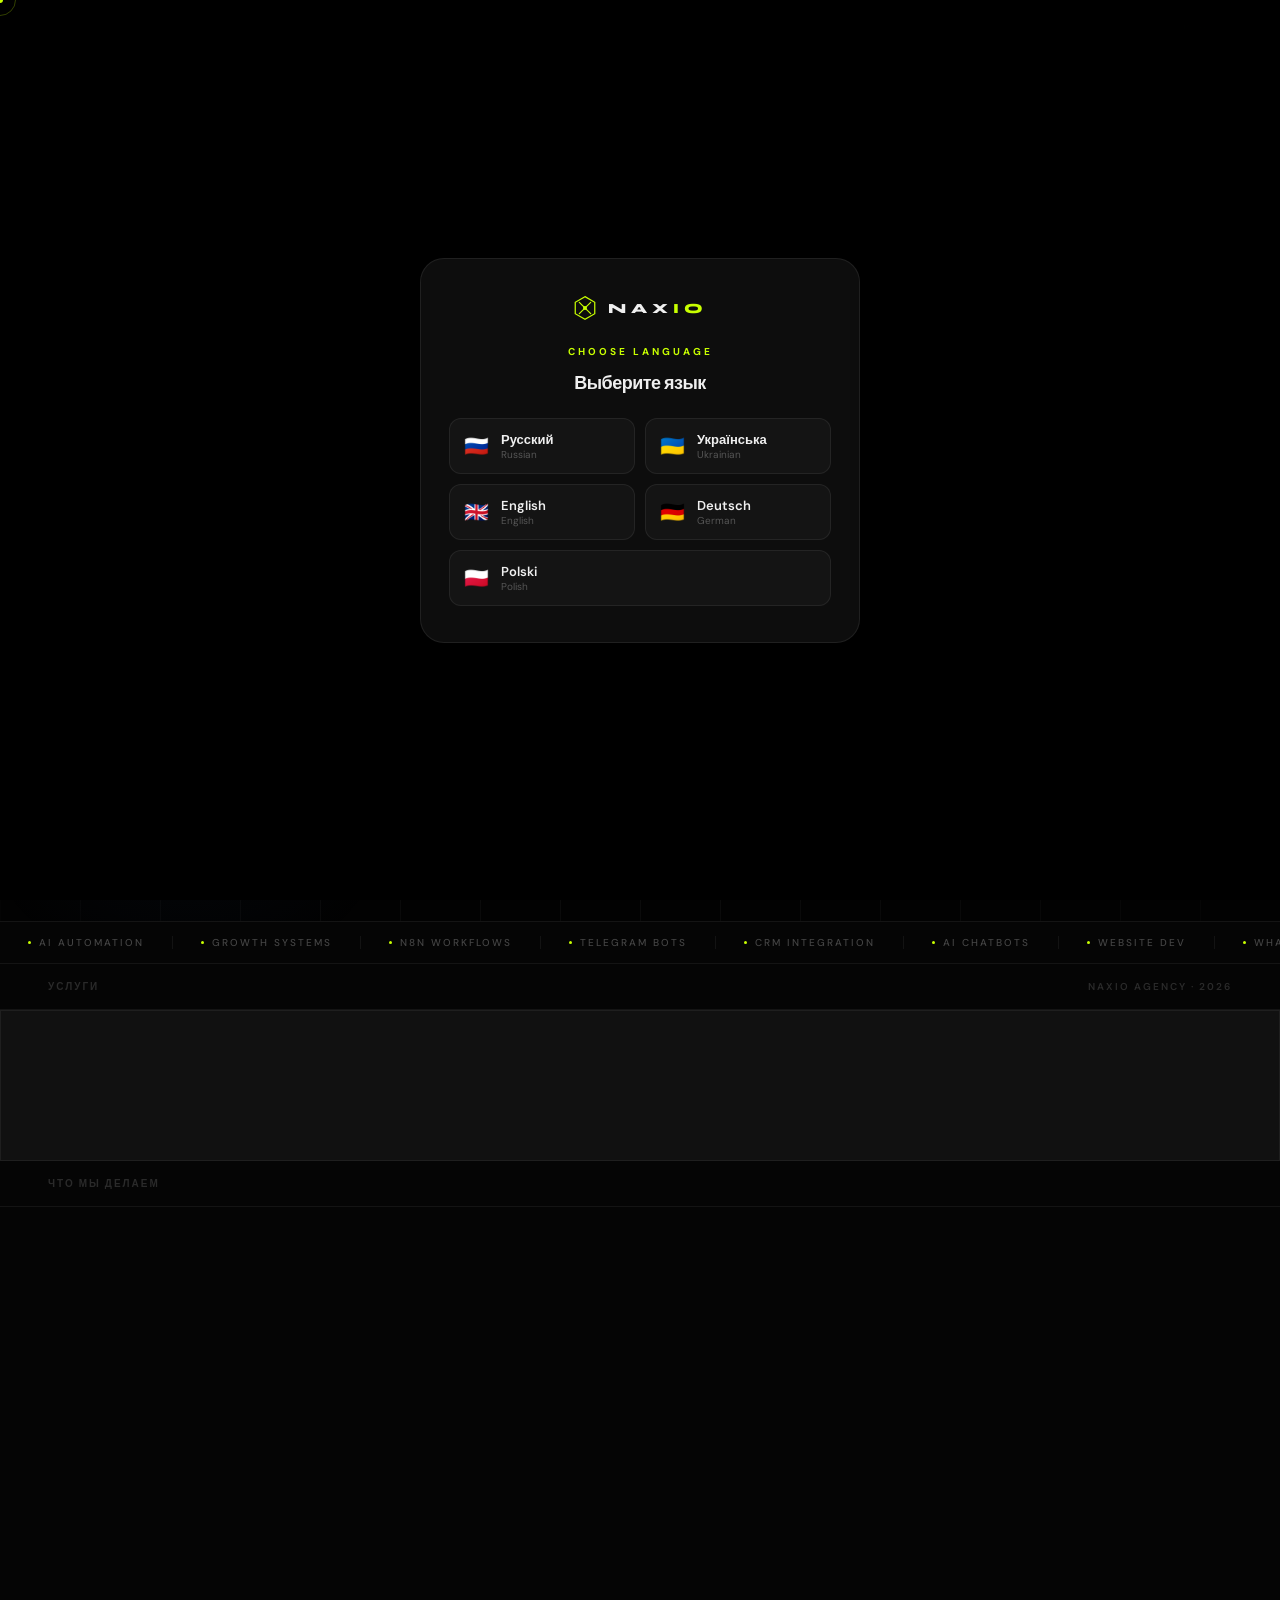
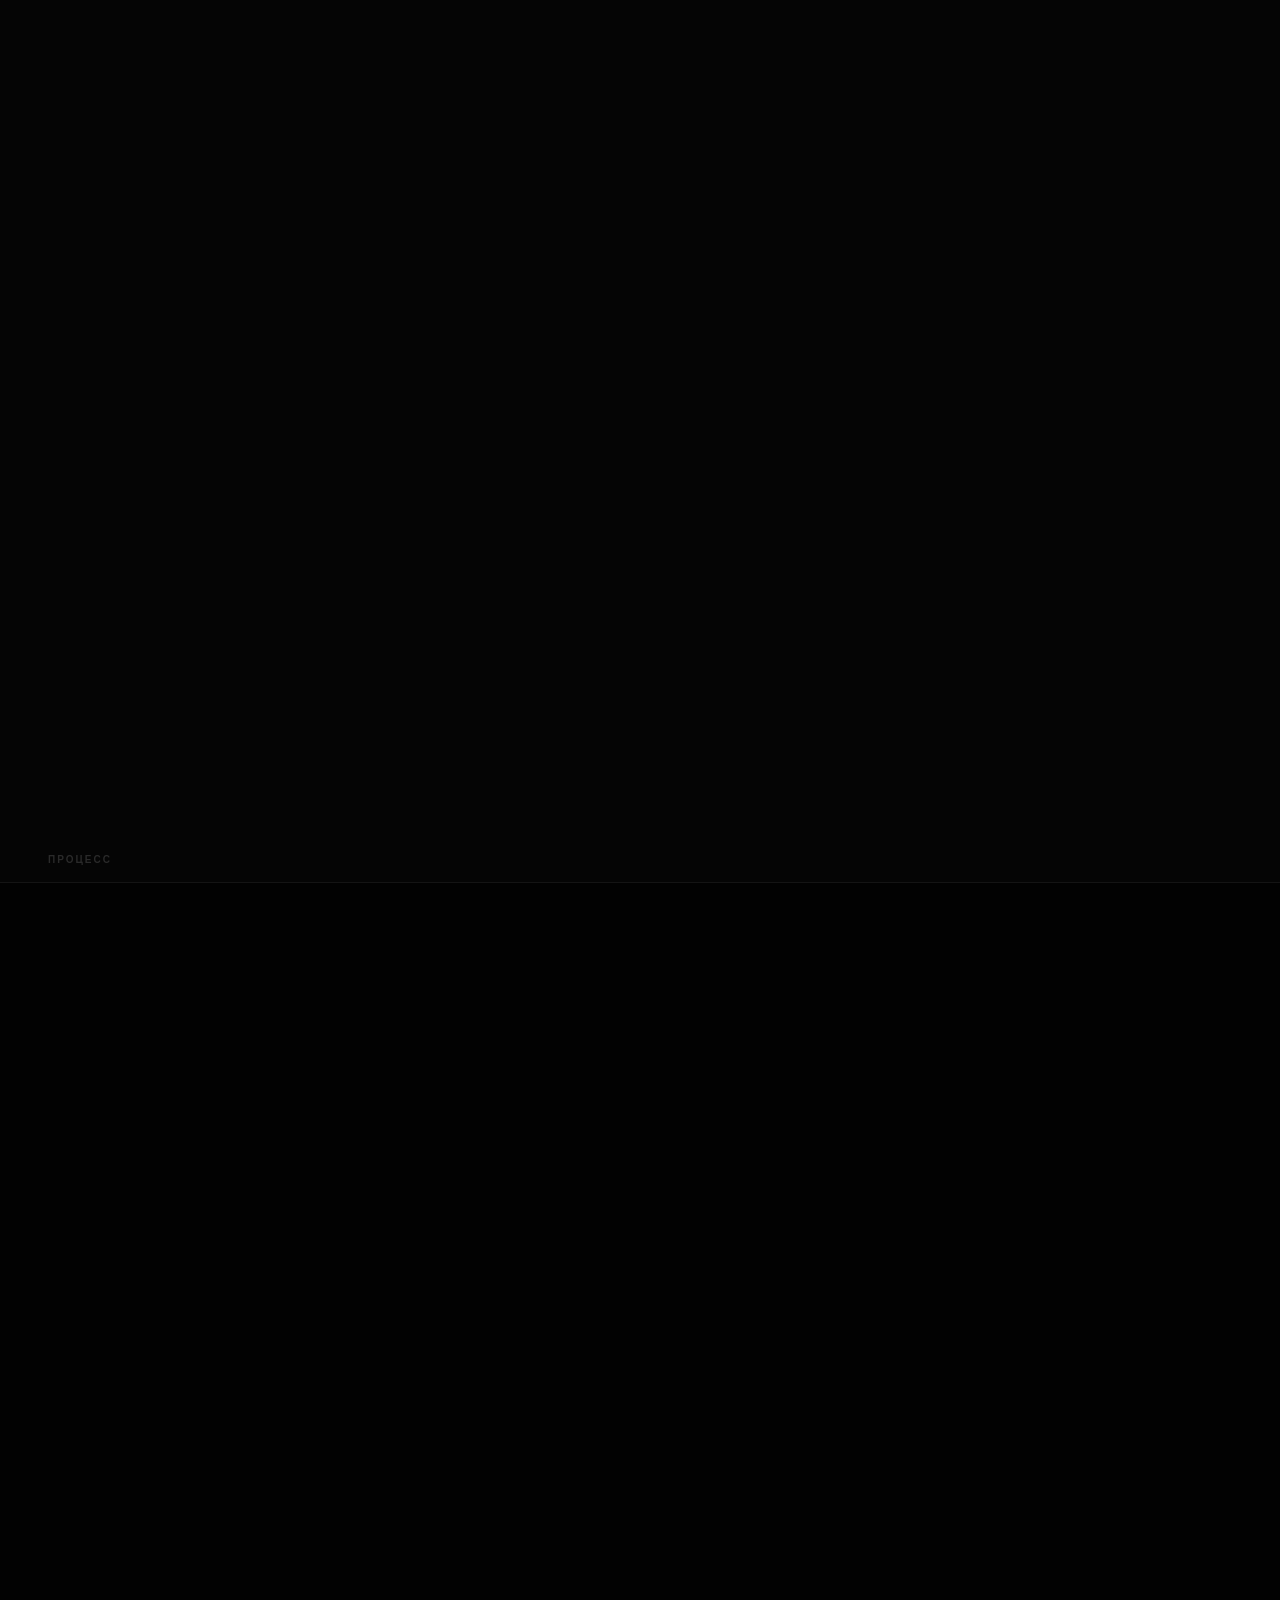
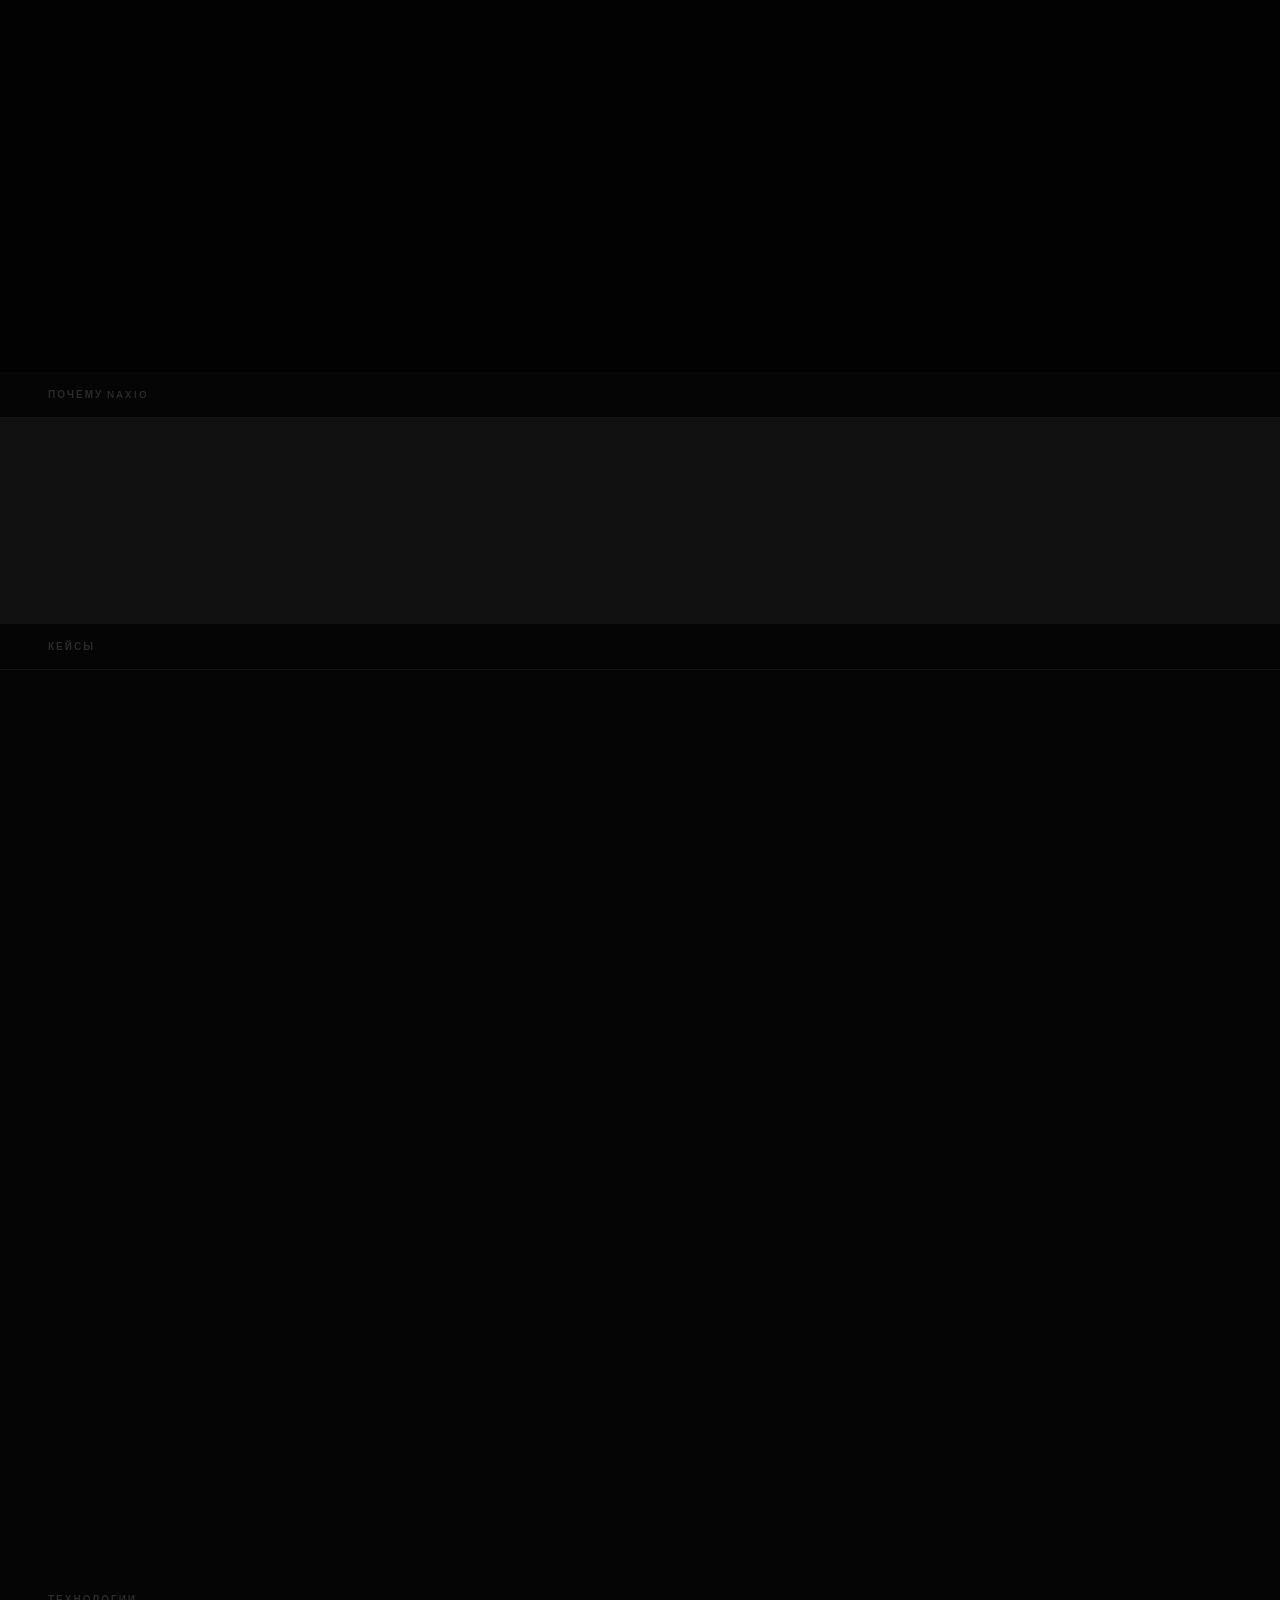
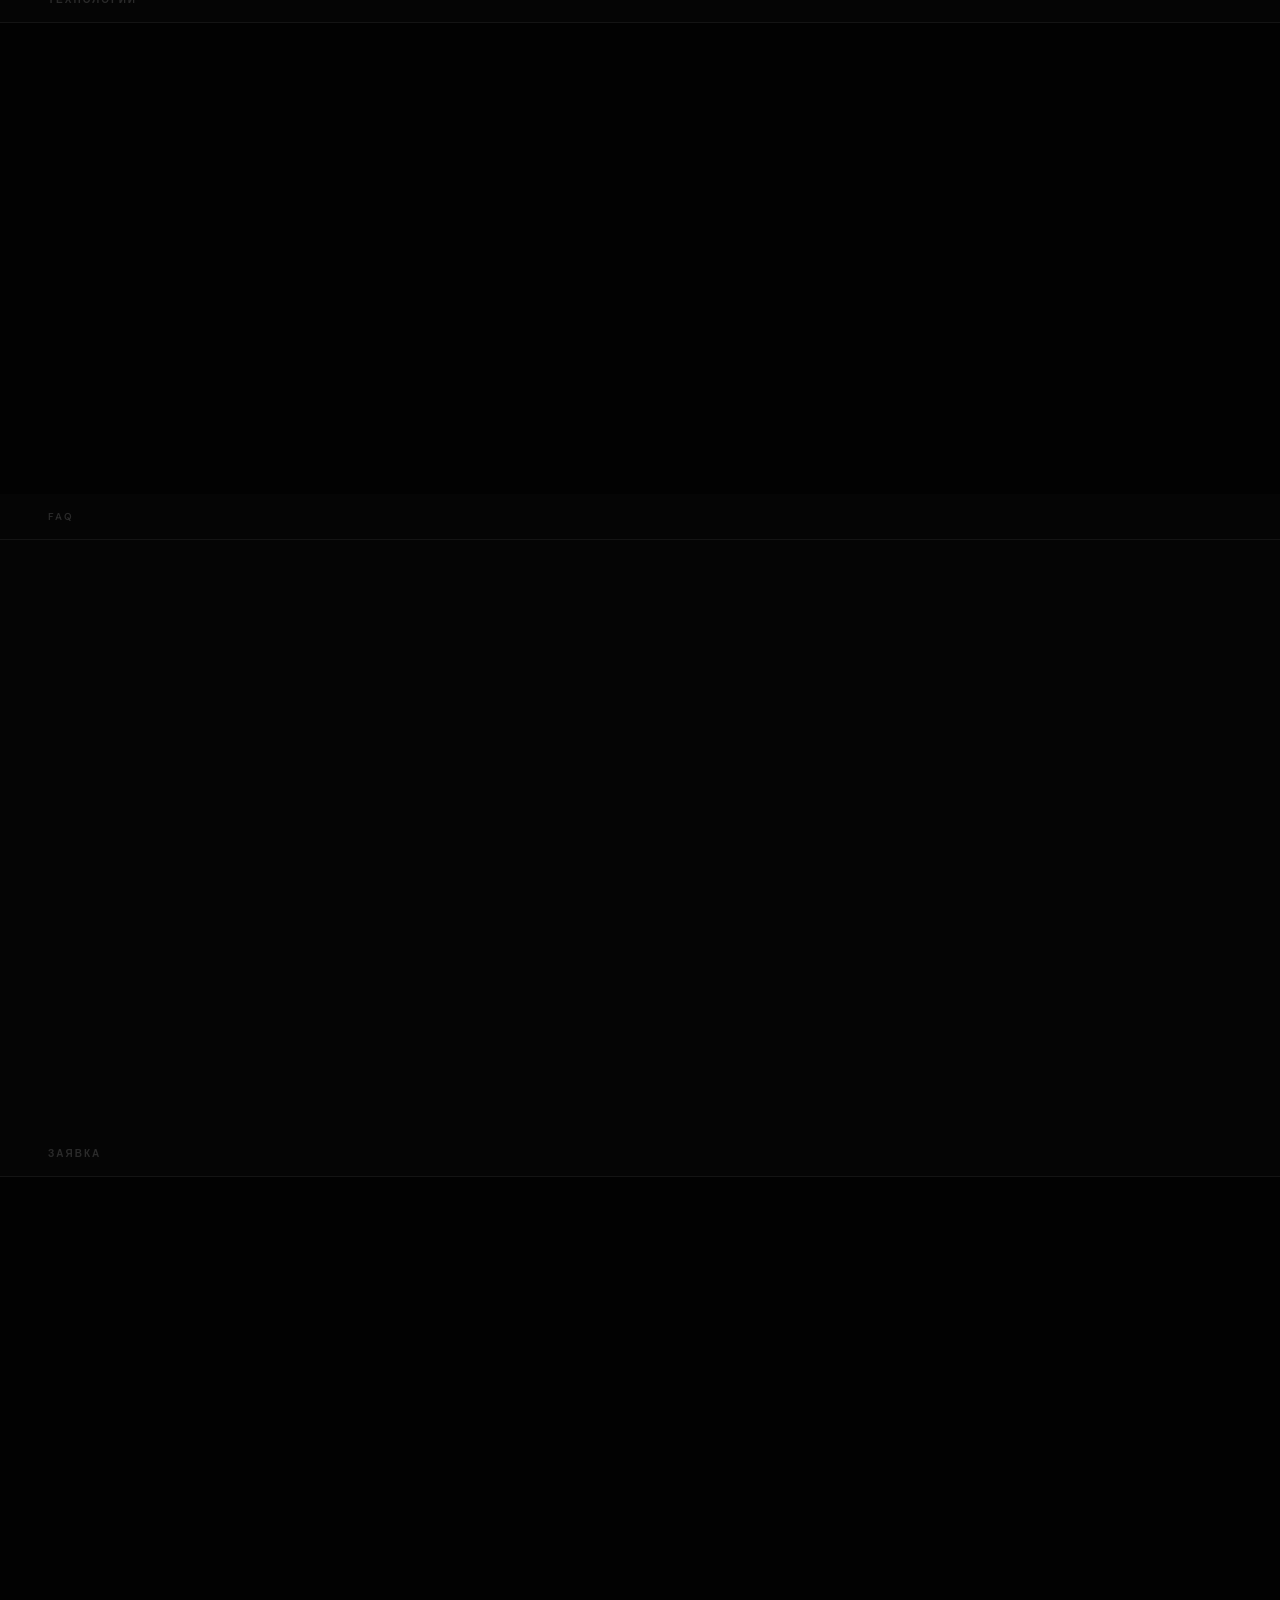
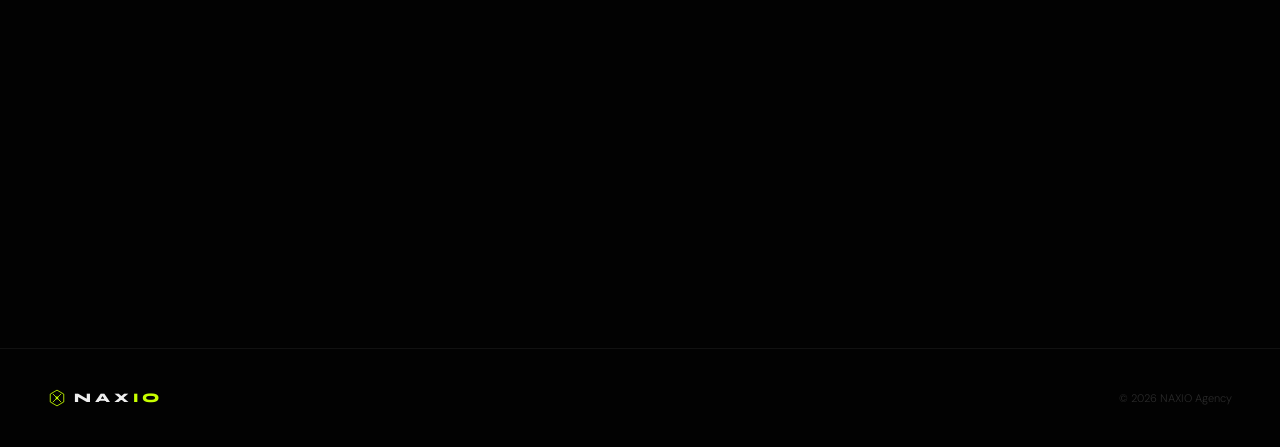
==== commit 92645571: "Redesign: AI-powered growth agency positioning, new visual identity" ====
--- a/index.html
+++ b/index.html
@@ -3,180 +3,220 @@
 <head>
 <meta charset="UTF-8"/>
 <meta name="viewport" content="width=device-width,initial-scale=1"/>
-<title>NAXIO — AI Автоматизация & Сайты под ключ</title>
-<meta name="description" content="NAXIO — создаём AI-системы и сайты, которые работают вместо сотрудников."/>
+<title>NAXIO — AI-Powered Growth Systems</title>
+<meta name="description" content="NAXIO строит AI-powered growth systems — автоматизация, сайты, боты, CRM. Масштабируем бизнес через performance и automation."/>
 <link rel="preconnect" href="https://fonts.googleapis.com"/>
-<link href="https://fonts.googleapis.com/css2?family=Montserrat:wght@200;300;400;500;600;700;800;900&display=swap" rel="stylesheet"/>
+<link href="https://fonts.googleapis.com/css2?family=Syne:wght@400;500;600;700;800&family=DM+Sans:ital,wght@0,300;0,400;0,500;1,300&display=swap" rel="stylesheet"/>
 <style>
 *,*::before,*::after{box-sizing:border-box;margin:0;padding:0}
 :root{
-  --bg:#000;--bg2:#080808;--bg3:#101010;--card:#141414;
-  --line:rgba(255,255,255,.07);--line2:rgba(255,255,255,.14);
-  --w:#f0f0f0;--w2:#999;--w3:#555;
-  --volt:#c8ff00;--blue:#2997ff;
+  --bg:#020202;--bg2:#050505;--bg3:#0a0a0a;--card:#0d0d0d;
+  --line:rgba(255,255,255,.06);--line2:rgba(255,255,255,.12);
+  --w:#efefef;--w2:#888;--w3:#444;--w4:#2a2a2a;
+  --volt:#c8ff00;--volt2:rgba(200,255,0,.08);--volt3:rgba(200,255,0,.15);
+  --blue:#4f8ef7;
+  --r:16px;
 }
 html{scroll-behavior:smooth}
-body{background:var(--bg);color:var(--w);font-family:'Montserrat',sans-serif;font-weight:300;overflow-x:hidden;cursor:none}
+body{background:var(--bg);color:var(--w);font-family:'DM Sans',sans-serif;font-weight:300;overflow-x:hidden;cursor:none}
 ::-webkit-scrollbar{width:0}
-#cur{position:fixed;width:8px;height:8px;background:var(--volt);border-radius:50%;pointer-events:none;z-index:9999;transform:translate(-50%,-50%);mix-blend-mode:difference}
-#cring{position:fixed;width:34px;height:34px;border:1px solid rgba(200,255,0,.3);border-radius:50%;pointer-events:none;z-index:9998;transform:translate(-50%,-50%);transition:width .2s,height .2s}
-nav{position:fixed;top:0;left:0;right:0;z-index:200;height:60px;display:flex;align-items:center;justify-content:space-between;padding:0 40px;background:rgba(0,0,0,.85);backdrop-filter:blur(24px);border-bottom:1px solid var(--line2)}
+#cur{position:fixed;width:6px;height:6px;background:var(--volt);border-radius:50%;pointer-events:none;z-index:9999;transform:translate(-50%,-50%);transition:width .15s,height .15s}
+#cring{position:fixed;width:32px;height:32px;border:1px solid rgba(200,255,0,.25);border-radius:50%;pointer-events:none;z-index:9998;transform:translate(-50%,-50%);transition:all .12s}
+nav{position:fixed;top:0;left:0;right:0;z-index:200;height:58px;display:flex;align-items:center;justify-content:space-between;padding:0 48px;background:rgba(2,2,2,.9);backdrop-filter:blur(32px);border-bottom:1px solid var(--line)}
 .n-logo{display:flex;align-items:center;gap:10px;text-decoration:none}
-.n-mark{width:32px;height:32px;position:relative;flex-shrink:0}
-.n-mark svg{width:32px;height:32px}
-.n-wordmark{font-size:16px;font-weight:800;letter-spacing:4px;color:var(--w);text-transform:uppercase}
+.n-mark svg{width:28px;height:28px}
+.n-wordmark{font-family:'Syne',sans-serif;font-size:15px;font-weight:800;letter-spacing:5px;color:var(--w)}
 .n-wordmark em{color:var(--volt);font-style:normal}
-.nav-links{display:flex;gap:0;list-style:none}
-.nav-links a{font-size:13px;font-weight:500;color:rgba(255,255,255,.75);text-decoration:none;padding:8px 16px;border-radius:8px;transition:color .2s,background .2s;letter-spacing:.3px}
-.nav-links a:hover{color:var(--w);background:rgba(255,255,255,.07)}
-.nav-cta{font-family:'Montserrat',sans-serif;font-size:13px;font-weight:700;background:var(--volt);color:#000;border:none;padding:9px 22px;border-radius:980px;cursor:none;letter-spacing:.3px;transition:transform .2s,box-shadow .2s}
-.nav-cta:hover{transform:scale(1.04);box-shadow:0 0 28px rgba(200,255,0,.35)}
+.nav-links{display:flex;gap:2px;list-style:none}
+.nav-links a{font-size:13px;font-weight:400;color:var(--w2);text-decoration:none;padding:7px 14px;border-radius:8px;transition:color .2s;letter-spacing:.2px}
+.nav-links a:hover{color:var(--w)}
+.nav-cta{font-family:'Syne',sans-serif;font-size:12px;font-weight:700;background:var(--volt);color:#000;border:none;padding:9px 20px;border-radius:980px;cursor:none;letter-spacing:.5px;transition:transform .2s,box-shadow .2s}
+.nav-cta:hover{transform:scale(1.04);box-shadow:0 0 32px rgba(200,255,0,.3)}
 .burger{display:none;background:none;border:none;cursor:none;flex-direction:column;gap:5px;padding:4px}
-.burger span{display:block;width:20px;height:1.5px;background:var(--w)}
-.hero{min-height:100vh;display:flex;flex-direction:column;align-items:center;justify-content:center;text-align:center;padding:100px 24px 80px;position:relative;overflow:hidden}
-.orb1{position:absolute;width:800px;height:800px;border-radius:50%;background:radial-gradient(circle,rgba(41,151,255,.08) 0%,transparent 65%);top:-15%;left:-20%;pointer-events:none;animation:o1 24s ease-in-out infinite}
-.orb2{position:absolute;width:600px;height:600px;border-radius:50%;background:radial-gradient(circle,rgba(200,255,0,.05) 0%,transparent 65%);bottom:-10%;right:-15%;pointer-events:none;animation:o2 30s ease-in-out infinite}
-@keyframes o1{0%,100%{transform:translate(0,0)}50%{transform:translate(60px,-40px)}}
-@keyframes o2{0%,100%{transform:translate(0,0)}50%{transform:translate(-50px,50px)}}
-.hero-brand-layer{position:absolute;top:50%;left:50%;transform:translate(-50%,-58%);width:min(600px,90vw);opacity:.04;pointer-events:none;animation:bspin 60s linear infinite}
-@keyframes bspin{from{transform:translate(-50%,-58%) rotate(0deg)}to{transform:translate(-50%,-58%) rotate(360deg)}}
-.hero-decode{display:flex;gap:20px;justify-content:center;flex-wrap:wrap;margin-bottom:32px}
-.dc{font-size:12px;font-weight:400;color:var(--w3);letter-spacing:.5px}
-.dc b{color:var(--volt);font-weight:700}
-.hero-eyebrow{position:relative;z-index:1;font-size:11px;font-weight:700;letter-spacing:3px;text-transform:uppercase;color:var(--volt);margin-bottom:32px;display:flex;align-items:center;gap:0}
-.hero-eyebrow::before,.hero-eyebrow::after{content:'';width:28px;height:1px;background:var(--volt);margin:0 14px}
-.hero h1{position:relative;z-index:1;font-size:clamp(54px,9.5vw,128px);font-weight:800;line-height:.98;letter-spacing:-3px;margin-bottom:28px}
-.h1-dim{font-weight:200;color:rgba(255,255,255,.35);display:block}
-.h1-volt{color:var(--volt);display:block}
-.hero-desc{position:relative;z-index:1;font-size:clamp(15px,1.8vw,18px);font-weight:300;color:var(--w2);max-width:520px;line-height:1.8;margin-bottom:44px}
-.hero-desc strong{color:var(--w);font-weight:600}
-.hero-btns{position:relative;z-index:1;display:flex;gap:12px;justify-content:center;flex-wrap:wrap}
-.btn-main{font-family:'Montserrat',sans-serif;font-size:14px;font-weight:700;background:var(--volt);color:#000;border:none;padding:16px 36px;border-radius:980px;cursor:none;transition:transform .25s,box-shadow .25s}
-.btn-main:hover{transform:scale(1.04);box-shadow:0 0 40px rgba(200,255,0,.3)}
-.btn-ghost{font-family:'Montserrat',sans-serif;font-size:14px;font-weight:400;background:rgba(255,255,255,.06);color:var(--w);border:1px solid var(--line2);padding:16px 36px;border-radius:980px;cursor:none;transition:background .2s,border-color .2s}
-.btn-ghost:hover{background:rgba(255,255,255,.1);border-color:rgba(255,255,255,.3)}
-.scroll-hint{position:absolute;bottom:32px;left:50%;transform:translateX(-50%);display:flex;flex-direction:column;align-items:center;gap:8px;z-index:1}
-.scroll-bar{width:1px;height:40px;background:linear-gradient(var(--w3),transparent);animation:spulse 2s ease-in-out infinite}
-.scroll-txt{font-size:9px;font-weight:600;letter-spacing:3px;text-transform:uppercase;color:var(--w3)}
-@keyframes spulse{0%,100%{opacity:.3;transform:scaleY(.8)}50%{opacity:1;transform:scaleY(1)}}
-.strip{border-top:1px solid var(--line);border-bottom:1px solid var(--line);padding:13px 0;overflow:hidden}
-.strack{display:flex;width:max-content;animation:ticker 28s linear infinite}
+.burger span{display:block;width:20px;height:1px;background:var(--w)}
+.hero{min-height:100vh;display:flex;flex-direction:column;align-items:flex-start;justify-content:center;padding:120px 48px 80px;position:relative;overflow:hidden;max-width:1400px;margin:0 auto}
+.hero-noise{position:fixed;inset:0;pointer-events:none;z-index:0;opacity:.03;background-image:url("data:image/svg+xml,%3Csvg viewBox='0 0 256 256' xmlns='http://www.w3.org/2000/svg'%3E%3Cfilter id='n'%3E%3CfeTurbulence type='fractalNoise' baseFrequency='0.9' numOctaves='4' stitchTiles='stitch'/%3E%3C/filter%3E%3Crect width='100%25' height='100%25' filter='url(%23n)'/%3E%3C/svg%3E")}
+.hero-grid{position:absolute;inset:0;background-image:linear-gradient(var(--line) 1px,transparent 1px),linear-gradient(90deg,var(--line) 1px,transparent 1px);background-size:80px 80px;pointer-events:none;mask-image:radial-gradient(ellipse 80% 80% at 50% 50%,black 40%,transparent 100%)}
+.hero-glow{position:absolute;width:700px;height:700px;border-radius:50%;background:radial-gradient(circle,rgba(200,255,0,.04) 0%,transparent 65%);top:-20%;right:-10%;pointer-events:none}
+.hero-glow2{position:absolute;width:500px;height:500px;border-radius:50%;background:radial-gradient(circle,rgba(79,142,247,.05) 0%,transparent 65%);bottom:-10%;left:-5%;pointer-events:none}
+.hero-tag{position:relative;z-index:1;display:inline-flex;align-items:center;gap:8px;background:rgba(200,255,0,.06);border:1px solid rgba(200,255,0,.2);padding:6px 14px;border-radius:980px;font-size:11px;font-weight:500;color:var(--volt);letter-spacing:1.5px;text-transform:uppercase;margin-bottom:40px}
+.hero-tag-dot{width:5px;height:5px;border-radius:50%;background:var(--volt);animation:blink 2s ease-in-out infinite}
+@keyframes blink{0%,100%{opacity:1}50%{opacity:.3}}
+.hero h1{position:relative;z-index:1;font-family:'Syne',sans-serif;font-size:clamp(52px,8vw,110px);font-weight:800;line-height:.95;letter-spacing:-3px;margin-bottom:32px;max-width:900px}
+.hero h1 .line-dim{color:var(--w3);display:block;font-weight:400}
+.hero h1 .line-volt{color:var(--volt);display:block}
+.hero h1 .line-w{display:block}
+.hero-sub{position:relative;z-index:1;font-size:clamp(15px,1.6vw,18px);font-weight:300;color:var(--w2);max-width:480px;line-height:1.85;margin-bottom:48px}
+.hero-sub strong{color:var(--w);font-weight:500}
+.hero-btns{position:relative;z-index:1;display:flex;gap:12px;flex-wrap:wrap;margin-bottom:80px}
+.btn-main{font-family:'Syne',sans-serif;font-size:13px;font-weight:700;background:var(--volt);color:#000;border:none;padding:15px 32px;border-radius:980px;cursor:none;letter-spacing:.3px;transition:transform .25s,box-shadow .25s}
+.btn-main:hover{transform:scale(1.04);box-shadow:0 0 48px rgba(200,255,0,.28)}
+.btn-ghost{font-family:'DM Sans',sans-serif;font-size:13px;font-weight:400;background:transparent;color:var(--w2);border:1px solid var(--line2);padding:15px 32px;border-radius:980px;cursor:none;transition:border-color .2s,color .2s}
+.btn-ghost:hover{border-color:rgba(255,255,255,.3);color:var(--w)}
+.hero-stats{position:relative;z-index:1;display:flex;gap:48px;flex-wrap:wrap}
+.hstat{display:flex;flex-direction:column;gap:4px}
+.hstat-n{font-family:'Syne',sans-serif;font-size:28px;font-weight:800;color:var(--w);letter-spacing:-1px}
+.hstat-n span{color:var(--volt)}
+.hstat-l{font-size:11px;color:var(--w3);letter-spacing:.5px;text-transform:uppercase}
+.hero-scroll{position:absolute;bottom:40px;left:48px;z-index:1;display:flex;align-items:center;gap:12px;opacity:.4}
+.hero-scroll-line{width:32px;height:1px;background:var(--w3)}
+.hero-scroll-txt{font-size:10px;letter-spacing:3px;text-transform:uppercase;color:var(--w3)}
+.strip{border-top:1px solid var(--line);border-bottom:1px solid var(--line);padding:14px 0;overflow:hidden;background:var(--bg2)}
+.strack{display:flex;width:max-content;animation:ticker 32s linear infinite}
 .strack:hover{animation-play-state:paused}
-.sitem{padding:0 30px;font-size:10px;font-weight:700;letter-spacing:2.5px;text-transform:uppercase;color:var(--w3);border-right:1px solid var(--line);white-space:nowrap;display:flex;align-items:center;gap:8px}
+.sitem{padding:0 28px;font-size:10px;font-weight:500;letter-spacing:2px;text-transform:uppercase;color:var(--w3);border-right:1px solid var(--line);white-space:nowrap;display:flex;align-items:center;gap:8px}
 .sdot{width:3px;height:3px;border-radius:50%;background:var(--volt);flex-shrink:0}
 @keyframes ticker{from{transform:translateX(0)}to{transform:translateX(-50%)}}
-.sec{padding:120px 40px;position:relative}
-.sec-c{display:flex;flex-direction:column;align-items:center;text-align:center}
-.eyebrow{font-size:10px;font-weight:700;letter-spacing:3px;text-transform:uppercase;color:var(--volt);margin-bottom:16px;display:flex;align-items:center;gap:10px}
+.sec{padding:128px 48px;position:relative}
+.sec-inner{max-width:1200px;margin:0 auto}
+.eyebrow{font-size:10px;font-weight:700;letter-spacing:3px;text-transform:uppercase;color:var(--volt);margin-bottom:20px;display:flex;align-items:center;gap:10px}
 .eyebrow::before{content:'';width:18px;height:1px;background:var(--volt)}
-.sec-h{font-size:clamp(36px,6vw,76px);font-weight:800;line-height:1.02;letter-spacing:-2px;margin-bottom:16px;max-width:800px}
-.sec-h .dim{font-weight:200;color:var(--w2)}
-.sec-sub{font-size:clamp(14px,1.7vw,17px);color:var(--w2);max-width:480px;line-height:1.8;margin-bottom:56px;font-weight:300}
-.soft-cta{margin-top:60px;padding-top:44px;border-top:1px solid var(--line);width:100%;max-width:1080px;display:flex;flex-direction:column;align-items:center;gap:10px}
-.soft-cta p{font-size:13px;color:var(--w3);font-weight:400}
-.soft-cta button{font-family:'Montserrat',sans-serif;font-size:14px;font-weight:600;color:var(--blue);background:none;border:none;cursor:none;letter-spacing:.2px;transition:letter-spacing .2s,color .2s}
-.soft-cta button:hover{letter-spacing:.8px;color:var(--volt)}
-.svc-grid{display:grid;grid-template-columns:1fr 1fr;gap:2px;width:100%;max-width:1080px}
-.svc{background:var(--card);padding:48px 40px;border:1px solid var(--line);position:relative;overflow:hidden;text-align:left;transition:background .3s}
-.svc::after{content:'';position:absolute;inset:0;background:linear-gradient(140deg,rgba(200,255,0,.05),transparent);opacity:0;transition:opacity .3s}
-.svc:hover{background:#1a1a1a}
-.svc:hover::after{opacity:1}
-.svc-ico{font-size:28px;margin-bottom:20px}
-.svc h3{font-size:19px;font-weight:700;letter-spacing:-.3px;margin-bottom:10px}
-.svc p{font-size:13px;color:var(--w2);line-height:1.75;margin-bottom:20px;max-width:300px}
+.sec-h{font-family:'Syne',sans-serif;font-size:clamp(36px,5.5vw,72px);font-weight:800;line-height:1.0;letter-spacing:-2px;margin-bottom:20px}
+.sec-h .dim{font-weight:400;color:var(--w3)}
+.sec-sub{font-size:16px;color:var(--w2);max-width:480px;line-height:1.85;margin-bottom:64px;font-weight:300}
+.svc-grid{display:grid;grid-template-columns:repeat(3,1fr);gap:1px;background:var(--line);border:1px solid var(--line)}
+.svc{background:var(--bg);padding:44px 36px;position:relative;overflow:hidden;transition:background .3s}
+.svc::before{content:'';position:absolute;top:0;left:0;right:0;height:1px;background:var(--volt);transform:scaleX(0);transform-origin:left;transition:transform .4s cubic-bezier(.16,1,.3,1)}
+.svc:hover{background:var(--card)}
+.svc:hover::before{transform:scaleX(1)}
+.svc-num{font-family:'Syne',sans-serif;font-size:11px;font-weight:700;color:var(--w4);letter-spacing:2px;margin-bottom:28px}
+.svc-ico{font-size:24px;margin-bottom:16px}
+.svc h3{font-family:'Syne',sans-serif;font-size:18px;font-weight:700;letter-spacing:-.3px;margin-bottom:12px;color:var(--w)}
+.svc p{font-size:13px;color:var(--w2);line-height:1.8;margin-bottom:24px}
 .svc-tags{display:flex;flex-wrap:wrap;gap:6px}
-.stag{font-size:10px;font-weight:600;border:1px solid var(--line2);padding:4px 12px;border-radius:20px;color:var(--w3);letter-spacing:.5px;transition:border-color .2s,color .2s}
-.svc:hover .stag{border-color:rgba(200,255,0,.3);color:rgba(200,255,0,.9)}
-.cases-soon{width:100%;max-width:500px;margin-top:0}
-.soon-card{background:var(--card);border:1px solid var(--line2);border-radius:20px;padding:52px 40px;display:flex;flex-direction:column;align-items:center;text-align:center;gap:20px}
-.soon-icon{width:80px;height:80px;background:rgba(200,255,0,.06);border:1px solid rgba(200,255,0,.15);border-radius:50%;display:flex;align-items:center;justify-content:center}
-.soon-card h3{font-size:20px;font-weight:700;letter-spacing:-.3px}
-.soon-card p{font-size:14px;color:var(--w2);line-height:1.75;max-width:320px}
-.soon-btn{font-family:'Montserrat',sans-serif;font-size:13px;font-weight:700;background:var(--volt);color:#000;border:none;padding:12px 26px;border-radius:980px;cursor:none;margin-top:8px;transition:transform .2s,box-shadow .2s}
-.soon-btn:hover{transform:scale(1.04);box-shadow:0 0 28px rgba(200,255,0,.25)}
-.tech-pills{display:flex;flex-wrap:wrap;gap:8px;justify-content:center;max-width:740px}
-.tp{display:flex;align-items:center;gap:7px;background:var(--card);border:1px solid var(--line);padding:9px 18px;border-radius:980px;font-size:12px;font-weight:500;color:var(--w2);cursor:none;transition:border-color .2s,color .2s,background .2s}
-.tp:hover{border-color:var(--line2);color:var(--w);background:#1c1c1c}
-.tp span{font-size:15px}
-.proc-steps{width:100%;max-width:660px;text-align:left}
-.pstep{display:flex;gap:20px;padding:24px 0;border-bottom:1px solid var(--line);transition:border-color .3s}
-.pstep:first-child{border-top:1px solid var(--line)}
-.pstep:hover{border-color:rgba(200,255,0,.2)}
-.pnum{font-size:11px;font-weight:700;color:var(--volt);width:24px;flex-shrink:0;padding-top:3px;letter-spacing:1px}
-.pbody h4{font-size:14px;font-weight:700;margin-bottom:5px;letter-spacing:-.2px}
-.pbody p{font-size:13px;color:var(--w2);line-height:1.7}
-.faq-list{width:100%;max-width:640px;text-align:left}
+.stag{font-size:10px;font-weight:500;border:1px solid var(--line2);padding:4px 10px;border-radius:20px;color:var(--w3);letter-spacing:.3px;transition:border-color .2s,color .2s}
+.svc:hover .stag{border-color:rgba(200,255,0,.25);color:rgba(200,255,0,.8)}
+.svc-arrow{position:absolute;bottom:36px;right:36px;width:36px;height:36px;border:1px solid var(--line2);border-radius:50%;display:flex;align-items:center;justify-content:center;opacity:0;transform:translateX(-8px);transition:opacity .3s,transform .3s,border-color .3s}
+.svc:hover .svc-arrow{opacity:1;transform:translateX(0);border-color:var(--volt)}
+.svc-arrow svg{width:14px;height:14px;stroke:var(--volt);fill:none;stroke-width:2;stroke-linecap:round;stroke-linejoin:round}
+.how-grid{display:grid;grid-template-columns:1fr 1fr;gap:80px;align-items:start}
+.how-left h2{font-family:'Syne',sans-serif;font-size:clamp(36px,5vw,64px);font-weight:800;line-height:1.0;letter-spacing:-2px;margin-bottom:24px}
+.how-steps{display:flex;flex-direction:column;gap:0}
+.hstep{display:flex;gap:24px;padding:28px 0;border-bottom:1px solid var(--line);cursor:default;transition:border-color .3s}
+.hstep:first-child{border-top:1px solid var(--line)}
+.hstep:hover{border-color:rgba(200,255,0,.2)}
+.hstep-n{font-family:'Syne',sans-serif;font-size:11px;font-weight:700;color:var(--volt);width:28px;flex-shrink:0;padding-top:2px}
+.hstep-body h4{font-family:'Syne',sans-serif;font-size:15px;font-weight:700;margin-bottom:6px;letter-spacing:-.2px}
+.hstep-body p{font-size:13px;color:var(--w2);line-height:1.7}
+.how-visual{background:var(--card);border:1px solid var(--line);border-radius:20px;padding:40px;position:relative;overflow:hidden}
+.how-visual-inner{display:flex;flex-direction:column;gap:12px}
+.hv-row{display:flex;align-items:center;gap:12px;padding:14px 16px;background:var(--bg2);border:1px solid var(--line);border-radius:10px;transition:border-color .3s,background .3s}
+.hv-row:hover{border-color:rgba(200,255,0,.2);background:rgba(200,255,0,.02)}
+.hv-dot{width:8px;height:8px;border-radius:50%;flex-shrink:0}
+.hv-dot.green{background:#22c55e}
+.hv-dot.volt{background:var(--volt)}
+.hv-dot.blue{background:var(--blue)}
+.hv-dot.gray{background:var(--w4)}
+.hv-label{font-size:12px;font-weight:500;color:var(--w2);flex:1}
+.hv-status{font-size:10px;color:var(--w3);font-weight:400}
+.hv-arrow{font-size:10px;color:var(--volt)}
+.how-visual-title{font-family:'Syne',sans-serif;font-size:11px;font-weight:700;letter-spacing:2px;text-transform:uppercase;color:var(--w3);margin-bottom:20px}
+.why-grid{display:grid;grid-template-columns:repeat(4,1fr);gap:1px;background:var(--line)}
+.why-card{background:var(--bg2);padding:36px 28px;transition:background .3s}
+.why-card:hover{background:var(--card)}
+.why-ico{font-size:22px;margin-bottom:16px}
+.why-card h4{font-family:'Syne',sans-serif;font-size:15px;font-weight:700;margin-bottom:8px;letter-spacing:-.2px}
+.why-card p{font-size:12px;color:var(--w2);line-height:1.75}
+.cases-grid{display:grid;grid-template-columns:repeat(3,1fr);gap:1px;background:var(--line);border:1px solid var(--line)}
+.case-card{background:var(--bg);padding:40px 32px;position:relative;overflow:hidden;transition:background .3s;min-height:320px;display:flex;flex-direction:column;justify-content:space-between}
+.case-card:hover{background:var(--card)}
+.case-soon{opacity:.4}
+.case-tag{display:inline-flex;align-items:center;gap:6px;font-size:10px;font-weight:600;letter-spacing:1.5px;text-transform:uppercase;color:var(--volt);background:rgba(200,255,0,.06);border:1px solid rgba(200,255,0,.15);padding:5px 12px;border-radius:980px;margin-bottom:20px}
+.case-card h3{font-family:'Syne',sans-serif;font-size:18px;font-weight:700;letter-spacing:-.3px;margin-bottom:12px;line-height:1.3}
+.case-card p{font-size:13px;color:var(--w2);line-height:1.75;flex:1;margin-bottom:24px}
+.case-meta{display:flex;flex-wrap:wrap;gap:8px}
+.case-chip{font-size:10px;font-weight:500;border:1px solid var(--line2);padding:4px 10px;border-radius:20px;color:var(--w3)}
+.case-coming{display:flex;flex-direction:column;align-items:center;justify-content:center;text-align:center;gap:12px;height:100%}
+.case-coming-ico{width:56px;height:56px;border:1px solid var(--line2);border-radius:50%;display:flex;align-items:center;justify-content:center;font-size:20px;margin-bottom:8px}
+.case-coming h3{font-family:'Syne',sans-serif;font-size:16px;font-weight:700;letter-spacing:-.2px;color:var(--w2)}
+.case-coming p{font-size:12px;color:var(--w3);line-height:1.7}
+.stack-pills{display:flex;flex-wrap:wrap;gap:8px}
+.tp{display:flex;align-items:center;gap:8px;background:var(--card);border:1px solid var(--line);padding:8px 16px;border-radius:980px;font-size:12px;font-weight:400;color:var(--w2);cursor:none;transition:border-color .2s,color .2s,background .2s}
+.tp:hover{border-color:var(--line2);color:var(--w);background:#161616}
+.tp span{font-size:14px}
+.faq-list{max-width:680px}
 .fq{border-bottom:1px solid var(--line)}
-.fq-q{width:100%;background:none;border:none;color:var(--w);font-family:'Montserrat',sans-serif;font-size:14px;font-weight:600;text-align:left;padding:20px 0;cursor:none;display:flex;justify-content:space-between;align-items:center;gap:16px;transition:color .2s}
+.fq-q{width:100%;background:none;border:none;color:var(--w);font-family:'DM Sans',sans-serif;font-size:14px;font-weight:500;text-align:left;padding:22px 0;cursor:none;display:flex;justify-content:space-between;align-items:center;gap:16px;transition:color .2s;letter-spacing:-.1px}
 .fq-q:hover{color:var(--volt)}
-.fq-ico{width:22px;height:22px;flex-shrink:0;border-radius:50%;border:1px solid var(--line2);display:flex;align-items:center;justify-content:center;font-size:15px;color:var(--w3);transition:transform .35s,border-color .3s,color .3s}
+.fq-ico{width:22px;height:22px;flex-shrink:0;border-radius:50%;border:1px solid var(--line2);display:flex;align-items:center;justify-content:center;font-size:14px;color:var(--w3);transition:transform .3s,border-color .3s,color .3s}
 .fq.open .fq-ico{transform:rotate(45deg);border-color:var(--volt);color:var(--volt)}
-.fq-a{max-height:0;overflow:hidden;font-size:13px;color:var(--w2);line-height:1.8;transition:max-height .4s ease,padding .3s}
-.fq.open .fq-a{max-height:160px;padding-bottom:20px}
-.form-box{background:var(--card);border:1px solid var(--line);border-radius:18px;padding:32px}
-.form-ttl{font-size:16px;font-weight:700;margin-bottom:20px;letter-spacing:-.2px}
-.fg{margin-bottom:12px}
-.fg label{display:block;font-size:9px;font-weight:700;letter-spacing:1.5px;text-transform:uppercase;color:var(--w3);margin-bottom:7px}
-.fi{width:100%;background:rgba(255,255,255,.04);border:1px solid var(--line);border-radius:9px;padding:11px 14px;color:var(--w);font-family:'Montserrat',sans-serif;font-size:13px;font-weight:300;outline:none;transition:border-color .2s;-webkit-appearance:none}
-.fi:focus{border-color:rgba(200,255,0,.4);background:rgba(200,255,0,.025)}
-.fi::placeholder{color:rgba(255,255,255,.17)}
+.fq-a{max-height:0;overflow:hidden;font-size:13px;color:var(--w2);line-height:1.85;transition:max-height .4s ease,padding .3s}
+.fq.open .fq-a{max-height:200px;padding-bottom:22px}
+.contact-grid{display:grid;grid-template-columns:1fr 1fr;gap:80px;align-items:start}
+.contact-left h2{font-family:'Syne',sans-serif;font-size:clamp(36px,5vw,60px);font-weight:800;line-height:1.0;letter-spacing:-2px;margin-bottom:24px}
+.contact-info{display:flex;flex-direction:column;gap:16px}
+.ci{display:flex;align-items:center;gap:14px;font-size:13px;color:var(--w2)}
+.ci-icon{width:36px;height:36px;border:1px solid var(--line2);border-radius:10px;display:flex;align-items:center;justify-content:center;font-size:16px;flex-shrink:0}
+.form-box{background:var(--card);border:1px solid var(--line);border-radius:20px;padding:36px}
+.form-ttl{font-family:'Syne',sans-serif;font-size:16px;font-weight:700;margin-bottom:24px;letter-spacing:-.2px}
+.fg{margin-bottom:14px}
+.fg label{display:block;font-size:9px;font-weight:600;letter-spacing:1.5px;text-transform:uppercase;color:var(--w3);margin-bottom:7px}
+.fi{width:100%;background:rgba(255,255,255,.03);border:1px solid var(--line);border-radius:10px;padding:12px 14px;color:var(--w);font-family:'DM Sans',sans-serif;font-size:13px;font-weight:300;outline:none;transition:border-color .2s;-webkit-appearance:none}
+.fi:focus{border-color:rgba(200,255,0,.35);background:rgba(200,255,0,.02)}
+.fi::placeholder{color:rgba(255,255,255,.15)}
 textarea.fi{resize:vertical;min-height:80px}
 select.fi option{background:var(--card)}
 .frow{display:grid;grid-template-columns:1fr 1fr;gap:10px}
-.btn-send{width:100%;margin-top:8px;background:var(--volt);color:#000;border:none;border-radius:980px;padding:14px;font-family:'Montserrat',sans-serif;font-size:14px;font-weight:700;cursor:none;transition:transform .25s,box-shadow .25s}
-.btn-send:hover{transform:scale(1.02);box-shadow:0 0 28px rgba(200,255,0,.25)}
-.sent-msg{display:none;text-align:center;padding:44px 16px}
-.sent-msg .sico{font-size:40px;margin-bottom:12px}
-.sent-msg h3{font-size:18px;font-weight:700;margin-bottom:5px}
+.btn-send{width:100%;margin-top:8px;background:var(--volt);color:#000;border:none;border-radius:980px;padding:14px;font-family:'Syne',sans-serif;font-size:13px;font-weight:700;cursor:none;letter-spacing:.3px;transition:transform .25s,box-shadow .25s}
+.btn-send:hover{transform:scale(1.02);box-shadow:0 0 32px rgba(200,255,0,.22)}
+.sent-msg{display:none;text-align:center;padding:48px 16px}
+.sent-msg .sico{font-size:36px;margin-bottom:12px}
+.sent-msg h3{font-family:'Syne',sans-serif;font-size:18px;font-weight:700;margin-bottom:6px}
 .sent-msg p{font-size:13px;color:var(--w2)}
-.float-btn{position:fixed;bottom:24px;right:24px;z-index:150;background:var(--volt);color:#000;font-family:'Montserrat',sans-serif;font-size:12px;font-weight:700;border:none;padding:12px 20px;border-radius:980px;cursor:none;box-shadow:0 8px 28px rgba(0,0,0,.5);opacity:0;transform:translateY(14px);transition:opacity .3s,transform .3s,box-shadow .2s;letter-spacing:.3px}
+.float-btn{position:fixed;bottom:28px;right:28px;z-index:150;background:var(--volt);color:#000;font-family:'Syne',sans-serif;font-size:12px;font-weight:700;border:none;padding:12px 20px;border-radius:980px;cursor:none;box-shadow:0 8px 32px rgba(0,0,0,.6);opacity:0;transform:translateY(14px);transition:opacity .3s,transform .3s,box-shadow .2s;letter-spacing:.3px}
 .float-btn.on{opacity:1;transform:translateY(0)}
-.float-btn:hover{box-shadow:0 8px 36px rgba(200,255,0,.3);transform:scale(1.04)}
-footer{padding:32px 40px;border-top:1px solid var(--line);display:flex;align-items:center;justify-content:space-between;flex-wrap:wrap;gap:14px}
+.float-btn:hover{box-shadow:0 8px 40px rgba(200,255,0,.28)}
+footer{padding:40px 48px;border-top:1px solid var(--line);display:flex;align-items:center;justify-content:space-between;flex-wrap:wrap;gap:16px}
 .f-logo{display:flex;align-items:center;gap:8px}
-.f-logo-txt{font-size:13px;font-weight:800;letter-spacing:3px}
+.f-logo-txt{font-family:'Syne',sans-serif;font-size:13px;font-weight:800;letter-spacing:4px;color:var(--w)}
 .f-logo-txt em{color:var(--volt);font-style:normal}
 .f-nav{display:flex;gap:20px}
-.f-nav a{font-size:11px;color:var(--w3);text-decoration:none;font-weight:500;transition:color .2s}
+.f-nav a{font-size:11px;color:var(--w3);text-decoration:none;font-weight:400;transition:color .2s;letter-spacing:.2px}
 .f-nav a:hover{color:var(--w)}
-.f-copy{font-size:11px;color:var(--w3)}
-.rv{opacity:0;transform:translateY(28px);transition:opacity .85s cubic-bezier(.16,1,.3,1),transform .85s cubic-bezier(.16,1,.3,1)}
+.f-copy{font-size:11px;color:var(--w4)}
+.rv{opacity:0;transform:translateY(24px);transition:opacity .9s cubic-bezier(.16,1,.3,1),transform .9s cubic-bezier(.16,1,.3,1)}
 .rv.in{opacity:1;transform:none}
-@media(max-width:960px){.svc-grid{grid-template-columns:1fr}}
-@media(max-width:640px){nav{padding:0 16px}.nav-links{display:none}.burger{display:flex}.nav-cta{display:none}.frow{grid-template-columns:1fr}.sec{padding:80px 16px}footer{padding:28px 16px}}
+.rv-d1{transition-delay:.1s}.rv-d2{transition-delay:.2s}.rv-d3{transition-delay:.3s}.rv-d4{transition-delay:.4s}
+.label-section{padding:16px 48px;display:flex;align-items:center;justify-content:space-between;border-bottom:1px solid var(--line);background:var(--bg2)}
+.label-section span{font-size:10px;font-weight:600;letter-spacing:2px;text-transform:uppercase;color:var(--w4)}
+.highlight-row{display:grid;grid-template-columns:repeat(4,1fr);gap:0;border:1px solid var(--line);background:var(--line)}
+.hl{background:var(--bg2);padding:32px 28px;transition:background .3s}
+.hl:hover{background:var(--card)}
+.hl-n{font-family:'Syne',sans-serif;font-size:36px;font-weight:800;color:var(--volt);letter-spacing:-1.5px;margin-bottom:6px}
+.hl-l{font-size:12px;color:var(--w3);font-weight:400;line-height:1.5}
+@media(max-width:1024px){.svc-grid{grid-template-columns:repeat(2,1fr)}.why-grid{grid-template-columns:repeat(2,1fr)}.cases-grid{grid-template-columns:repeat(2,1fr)}.highlight-row{grid-template-columns:repeat(2,1fr)}.how-grid{grid-template-columns:1fr;gap:48px}.contact-grid{grid-template-columns:1fr;gap:48px}}
+@media(max-width:640px){nav{padding:0 16px}.nav-links{display:none}.burger{display:flex}.nav-cta{display:none}.hero{padding:100px 20px 60px}.hero-stats{gap:28px}.sec{padding:80px 20px}.label-section{padding:12px 20px}.svc-grid{grid-template-columns:1fr}.why-grid{grid-template-columns:1fr 1fr}.cases-grid{grid-template-columns:1fr}.highlight-row{grid-template-columns:1fr 1fr}.frow{grid-template-columns:1fr}footer{padding:28px 20px}}
 </style>
 </head>
 <body>
-<div id="lang-overlay" style="position:fixed;inset:0;background:rgba(0,0,0,.92);z-index:9000;display:flex;align-items:center;justify-content:center;backdrop-filter:blur(20px);padding:16px;overflow-y:auto">
-  <div id="lang-modal" style="background:#111;border:1px solid rgba(255,255,255,.1);border-radius:24px;padding:32px 24px;max-width:440px;width:100%;text-align:center;animation:modalIn .5s cubic-bezier(.16,1,.3,1) both;margin:auto">
-    <div style="display:flex;align-items:center;justify-content:center;gap:10px;margin-bottom:20px">
-      <svg width="28" height="28" viewBox="0 0 32 32" fill="none"><polygon points="16,2 28,9 28,23 16,30 4,23 4,9" stroke="#c8ff00" stroke-width="1.5" fill="none"/><line x1="9" y1="9" x2="23" y2="23" stroke="#c8ff00" stroke-width="1.5" stroke-linecap="round"/><line x1="23" y1="9" x2="9" y2="23" stroke="#c8ff00" stroke-width="1.5" stroke-linecap="round"/><circle cx="16" cy="16" r="2.5" fill="#c8ff00"/></svg>
-      <span style="font-size:16px;font-weight:800;letter-spacing:4px;color:#f0f0f0">NAX<em style="color:#c8ff00;font-style:normal">IO</em></span>
-    </div>
-    <p style="font-size:11px;font-weight:700;letter-spacing:3px;text-transform:uppercase;color:#c8ff00;margin-bottom:12px">Choose language</p>
-    <h2 style="font-size:20px;font-weight:700;letter-spacing:-.5px;margin-bottom:20px;color:#f0f0f0">Выберите язык</h2>
+<div id="lang-overlay" style="position:fixed;inset:0;background:rgba(0,0,0,.95);z-index:9000;display:flex;align-items:center;justify-content:center;backdrop-filter:blur(24px);padding:16px;overflow-y:auto">
+  <div style="background:#0d0d0d;border:1px solid rgba(255,255,255,.08);border-radius:24px;padding:36px 28px;max-width:440px;width:100%;text-align:center;animation:modalIn .5s cubic-bezier(.16,1,.3,1) both;margin:auto">
+    <div style="display:flex;align-items:center;justify-content:center;gap:10px;margin-bottom:24px">
+      <svg width="26" height="26" viewBox="0 0 32 32" fill="none"><polygon points="16,2 28,9 28,23 16,30 4,23 4,9" stroke="#c8ff00" stroke-width="1.5" fill="none"/><line x1="9" y1="9" x2="23" y2="23" stroke="#c8ff00" stroke-width="1.5" stroke-linecap="round"/><line x1="23" y1="9" x2="9" y2="23" stroke="#c8ff00" stroke-width="1.5" stroke-linecap="round"/><circle cx="16" cy="16" r="2.5" fill="#c8ff00"/></svg>
+      <span style="font-family:'Syne',sans-serif;font-size:14px;font-weight:800;letter-spacing:5px;color:#efefef">NAX<em style="color:#c8ff00;font-style:normal">IO</em></span>
+    </div>
+    <p style="font-size:10px;font-weight:700;letter-spacing:3px;text-transform:uppercase;color:#c8ff00;margin-bottom:14px">Choose language</p>
+    <h2 style="font-family:'Syne',sans-serif;font-size:18px;font-weight:700;letter-spacing:-.5px;margin-bottom:24px;color:#efefef">Выберите язык</h2>
     <div style="display:grid;grid-template-columns:1fr 1fr;gap:10px">
-      <button class="lang-btn" onclick="setLang('ru')"><span style="font-size:22px">🇷🇺</span><div style="text-align:left"><div style="font-size:14px;font-weight:600">Русский</div><div style="font-size:11px;color:#666">Russian</div></div></button>
-      <button class="lang-btn" onclick="setLang('ua')"><span style="font-size:22px">🇺🇦</span><div style="text-align:left"><div style="font-size:14px;font-weight:600">Українська</div><div style="font-size:11px;color:#666">Ukrainian</div></div></button>
-      <button class="lang-btn" onclick="setLang('en')"><span style="font-size:22px">🇬🇧</span><div style="text-align:left"><div style="font-size:14px;font-weight:600">English</div><div style="font-size:11px;color:#666">English</div></div></button>
-      <button class="lang-btn" onclick="setLang('de')"><span style="font-size:22px">🇩🇪</span><div style="text-align:left"><div style="font-size:14px;font-weight:600">Deutsch</div><div style="font-size:11px;color:#666">German</div></div></button>
-      <button class="lang-btn" onclick="setLang('pl')" style="grid-column:1/-1"><span style="font-size:22px">🇵🇱</span><div style="text-align:left"><div style="font-size:14px;font-weight:600">Polski</div><div style="font-size:11px;color:#666">Polish</div></div></button>
+      <button class="lang-btn" onclick="setLang('ru')"><span style="font-size:20px">🇷🇺</span><div style="text-align:left"><div style="font-size:13px;font-weight:600">Русский</div><div style="font-size:10px;color:#555">Russian</div></div></button>
+      <button class="lang-btn" onclick="setLang('ua')"><span style="font-size:20px">🇺🇦</span><div style="text-align:left"><div style="font-size:13px;font-weight:600">Українська</div><div style="font-size:10px;color:#555">Ukrainian</div></div></button>
+      <button class="lang-btn" onclick="setLang('en')"><span style="font-size:20px">🇬🇧</span><div style="text-align:left"><div style="font-size:13px;font-weight:600">English</div><div style="font-size:10px;color:#555">English</div></div></button>
+      <button class="lang-btn" onclick="setLang('de')"><span style="font-size:20px">🇩🇪</span><div style="text-align:left"><div style="font-size:13px;font-weight:600">Deutsch</div><div style="font-size:10px;color:#555">German</div></div></button>
+      <button class="lang-btn" onclick="setLang('pl')" style="grid-column:1/-1"><span style="font-size:20px">🇵🇱</span><div style="text-align:left"><div style="font-size:13px;font-weight:600">Polski</div><div style="font-size:10px;color:#555">Polish</div></div></button>
     </div>
   </div>
 </div>
 <style>
-@keyframes modalIn{from{opacity:0;transform:scale(.94) translateY(20px)}to{opacity:1;transform:scale(1) translateY(0)}}
-.lang-btn{display:flex;align-items:center;gap:14px;background:rgba(255,255,255,.04);border:1px solid rgba(255,255,255,.08);border-radius:14px;padding:12px 16px;cursor:pointer;font-family:'Montserrat',sans-serif;color:#f0f0f0;transition:border-color .2s,background .2s,transform .15s;text-align:left}
-.lang-btn:hover{border-color:rgba(200,255,0,.4);background:rgba(200,255,0,.06);transform:scale(1.02)}
+@keyframes modalIn{from{opacity:0;transform:scale(.95) translateY(16px)}to{opacity:1;transform:scale(1) translateY(0)}}
+.lang-btn{display:flex;align-items:center;gap:12px;background:rgba(255,255,255,.03);border:1px solid rgba(255,255,255,.07);border-radius:12px;padding:12px 14px;cursor:pointer;font-family:'DM Sans',sans-serif;color:#efefef;transition:border-color .2s,background .2s;text-align:left}
+.lang-btn:hover{border-color:rgba(200,255,0,.35);background:rgba(200,255,0,.05)}
 </style>
 <div id="cur"></div>
 <div id="cring"></div>
-<button class="float-btn" id="fb" onclick="goForm()">Оставить заявку →</button>
+<button class="float-btn" id="fb" onclick="goForm()">Начать проект →</button>
 <nav>
   <a class="n-logo" href="#">
-    <div class="n-mark">
-      <svg viewBox="0 0 32 32" fill="none"><polygon points="16,2 28,9 28,23 16,30 4,23 4,9" stroke="#c8ff00" stroke-width="1.5" fill="none"/><line x1="9" y1="9" x2="23" y2="23" stroke="#c8ff00" stroke-width="1.5" stroke-linecap="round"/><line x1="23" y1="9" x2="9" y2="23" stroke="#c8ff00" stroke-width="1.5" stroke-linecap="round"/><circle cx="16" cy="16" r="2.5" fill="#c8ff00"/><circle cx="16" cy="2" r="1.2" fill="#c8ff00"/><circle cx="28" cy="9" r="1.2" fill="#c8ff00"/><circle cx="28" cy="23" r="1.2" fill="#c8ff00"/><circle cx="16" cy="30" r="1.2" fill="#c8ff00"/><circle cx="4" cy="23" r="1.2" fill="#c8ff00"/><circle cx="4" cy="9" r="1.2" fill="#c8ff00"/></svg>
-    </div>
+    <div class="n-mark"><svg viewBox="0 0 32 32" fill="none"><polygon points="16,2 28,9 28,23 16,30 4,23 4,9" stroke="#c8ff00" stroke-width="1.5" fill="none"/><line x1="9" y1="9" x2="23" y2="23" stroke="#c8ff00" stroke-width="1.5" stroke-linecap="round"/><line x1="23" y1="9" x2="9" y2="23" stroke="#c8ff00" stroke-width="1.5" stroke-linecap="round"/><circle cx="16" cy="16" r="2.5" fill="#c8ff00"/><circle cx="16" cy="2" r="1.2" fill="#c8ff00"/><circle cx="28" cy="9" r="1.2" fill="#c8ff00"/><circle cx="28" cy="23" r="1.2" fill="#c8ff00"/><circle cx="16" cy="30" r="1.2" fill="#c8ff00"/><circle cx="4" cy="23" r="1.2" fill="#c8ff00"/><circle cx="4" cy="9" r="1.2" fill="#c8ff00"/></svg></div>
     <div class="n-wordmark">NAX<em>IO</em></div>
   </a>
   <ul class="nav-links">
@@ -189,197 +229,201 @@
   <button class="burger" onclick="mobileNav()"><span></span><span></span><span></span></button>
 </nav>
 <section class="hero">
-  <div class="orb1"></div>
-  <div class="orb2"></div>
-  <svg class="hero-brand-layer" viewBox="0 0 400 400" fill="none"><polygon points="200,20 360,110 360,290 200,380 40,290 40,110" stroke="white" stroke-width="1" fill="none"/><polygon points="200,60 320,130 320,270 200,340 80,270 80,130" stroke="white" stroke-width=".5" fill="none"/><polygon points="200,100 280,148 280,252 200,300 120,252 120,148" stroke="white" stroke-width=".5" fill="none"/><line x1="80" y1="110" x2="320" y2="290" stroke="white" stroke-width=".5"/><line x1="320" y1="110" x2="80" y2="290" stroke="white" stroke-width=".5"/><line x1="200" y1="20" x2="200" y2="380" stroke="white" stroke-width=".3" stroke-dasharray="4 8"/><line x1="40" y1="200" x2="360" y2="200" stroke="white" stroke-width=".3" stroke-dasharray="4 8"/><circle cx="200" cy="200" r="140" stroke="white" stroke-width=".4" stroke-dasharray="2 12"/><circle cx="200" cy="200" r="90" stroke="white" stroke-width=".3" stroke-dasharray="1 8"/><circle cx="200" cy="200" r="8" stroke="white" stroke-width="1" fill="none"/><circle cx="200" cy="200" r="3" fill="white"/><circle cx="200" cy="20" r="3" fill="white"/><circle cx="360" cy="110" r="3" fill="white"/><circle cx="360" cy="290" r="3" fill="white"/><circle cx="200" cy="380" r="3" fill="white"/><circle cx="40" cy="290" r="3" fill="white"/><circle cx="40" cy="110" r="3" fill="white"/></svg>
-  <div class="hero-eyebrow">AI Automation Agency · NAXIO</div>
-  <div class="hero-decode rv">
-    <span class="dc"><b>N</b>ext</span>
-    <span class="dc"><b>A</b>I</span>
-    <span class="dc">e<b>X</b>perience</span>
-    <span class="dc"><b>I/O</b></span>
-  </div>
-  <h1>Автоматизация,<br><span class="h1-dim">которая</span><span class="h1-volt">работает</span></h1>
-  <p class="hero-desc">Создаю <strong>AI-системы и сайты</strong>, которые берут на себя рутину — n8n, OpenAI, Telegram боты, CRM. От идеи до запуска за 7 дней.</p>
-  <div class="hero-btns">
+  <div class="hero-noise"></div>
+  <div class="hero-grid"></div>
+  <div class="hero-glow"></div>
+  <div class="hero-glow2"></div>
+  <div class="hero-tag rv"><span class="hero-tag-dot"></span>AI-Powered Growth Agency</div>
+  <h1 class="rv rv-d1">Системы роста<br><span class="line-dim">для современного</span><span class="line-volt">бизнеса</span></h1>
+  <p class="hero-sub rv rv-d2">Строим <strong>AI growth systems</strong> — автоматизация процессов, performance marketing, умные боты и инфраструктура для масштабирования.</p>
+  <div class="hero-btns rv rv-d3">
     <button class="btn-main" onclick="goForm()">Начать проект</button>
     <button class="btn-ghost" onclick="go('cases')">Смотреть кейсы</button>
   </div>
-  <div class="scroll-hint"><div class="scroll-bar"></div><div class="scroll-txt">Scroll</div></div>
+  <div class="hero-stats rv rv-d4">
+    <div class="hstat"><div class="hstat-n">7<span>дн</span></div><div class="hstat-l">от идеи до запуска</div></div>
+    <div class="hstat"><div class="hstat-n">24<span>/7</span></div><div class="hstat-l">AI работает без вас</div></div>
+    <div class="hstat"><div class="hstat-n">×3<span>+</span></div><div class="hstat-l">рост конверсий</div></div>
+  </div>
+  <div class="hero-scroll"><div class="hero-scroll-line"></div><div class="hero-scroll-txt">Scroll</div></div>
 </section>
 <div class="strip">
   <div class="strack">
-    <div class="sitem"><span class="sdot"></span>AI Automation</div><div class="sitem"><span class="sdot"></span>n8n Workflows</div><div class="sitem"><span class="sdot"></span>Telegram Bots</div><div class="sitem"><span class="sdot"></span>CRM Integration</div><div class="sitem"><span class="sdot"></span>AI Chatbots</div><div class="sitem"><span class="sdot"></span>Website Dev</div><div class="sitem"><span class="sdot"></span>WhatsApp Bots</div><div class="sitem"><span class="sdot"></span>Email Automation</div><div class="sitem"><span class="sdot"></span>Lead Generation</div><div class="sitem"><span class="sdot"></span>OpenAI API</div>
-    <div class="sitem"><span class="sdot"></span>AI Automation</div><div class="sitem"><span class="sdot"></span>n8n Workflows</div><div class="sitem"><span class="sdot"></span>Telegram Bots</div><div class="sitem"><span class="sdot"></span>CRM Integration</div><div class="sitem"><span class="sdot"></span>AI Chatbots</div><div class="sitem"><span class="sdot"></span>Website Dev</div><div class="sitem"><span class="sdot"></span>WhatsApp Bots</div><div class="sitem"><span class="sdot"></span>Email Automation</div><div class="sitem"><span class="sdot"></span>Lead Generation</div><div class="sitem"><span class="sdot"></span>OpenAI API</div>
+    <div class="sitem"><span class="sdot"></span>AI Automation</div><div class="sitem"><span class="sdot"></span>Growth Systems</div><div class="sitem"><span class="sdot"></span>n8n Workflows</div><div class="sitem"><span class="sdot"></span>Telegram Bots</div><div class="sitem"><span class="sdot"></span>CRM Integration</div><div class="sitem"><span class="sdot"></span>AI Chatbots</div><div class="sitem"><span class="sdot"></span>Website Dev</div><div class="sitem"><span class="sdot"></span>WhatsApp Bots</div><div class="sitem"><span class="sdot"></span>Performance Marketing</div><div class="sitem"><span class="sdot"></span>OpenAI API</div><div class="sitem"><span class="sdot"></span>Lead Generation</div><div class="sitem"><span class="sdot"></span>Funnel Automation</div>
+    <div class="sitem"><span class="sdot"></span>AI Automation</div><div class="sitem"><span class="sdot"></span>Growth Systems</div><div class="sitem"><span class="sdot"></span>n8n Workflows</div><div class="sitem"><span class="sdot"></span>Telegram Bots</div><div class="sitem"><span class="sdot"></span>CRM Integration</div><div class="sitem"><span class="sdot"></span>AI Chatbots</div><div class="sitem"><span class="sdot"></span>Website Dev</div><div class="sitem"><span class="sdot"></span>WhatsApp Bots</div><div class="sitem"><span class="sdot"></span>Performance Marketing</div><div class="sitem"><span class="sdot"></span>OpenAI API</div><div class="sitem"><span class="sdot"></span>Lead Generation</div><div class="sitem"><span class="sdot"></span>Funnel Automation</div>
   </div>
 </div>
-<section class="sec sec-c" id="services" style="background:var(--bg2)">
-  <div class="eyebrow rv">Услуги</div>
-  <h2 class="sec-h rv">Что мы делаем<br><span class="dim">для вашего бизнеса</span></h2>
-  <p class="sec-sub rv">Полный цикл — от идеи до живого продукта, который приносит деньги</p>
-  <div class="svc-grid rv">
-    <div class="svc"><div class="svc-ico">🤖</div><h3>AI Automation</h3><p>Автоматизируем бизнес-процессы с помощью ИИ. Системы работают 24/7 без участия людей.</p><div class="svc-tags"><span class="stag">AI Workflow</span><span class="stag">OpenAI API</span><span class="stag">AI Ассистенты</span></div></div>
-    <div class="svc"><div class="svc-ico">⚡</div><h3>n8n Automation</h3><p>Строим мощные цепочки через n8n — от сбора лидов до записи в CRM и уведомлений.</p><div class="svc-tags"><span class="stag">n8n Flows</span><span class="stag">Webhooks</span><span class="stag">CRM Sync</span></div></div>
-    <div class="svc"><div class="svc-ico">🌐</div><h3>Website Development</h3><p>Создаём сайты и лендинги, которые конвертируют. Быстро, красиво, SEO с первого дня.</p><div class="svc-tags"><span class="stag">Landing Pages</span><span class="stag">Next.js</span><span class="stag">SEO</span></div></div>
-    <div class="svc"><div class="svc-ico">💬</div><h3>AI Chatbots</h3><p>Умные боты для Telegram и WhatsApp — квалифицируют лидов, отвечают клиентам, пишут в CRM.</p><div class="svc-tags"><span class="stag">Telegram Bot</span><span class="stag">WhatsApp</span><span class="stag">Lead Qualify</span></div></div>
-  </div>
-  <div class="soft-cta rv"><p>Хотите автоматизировать свой бизнес?</p><button onclick="goForm()">Обсудить проект →</button></div>
-</section>
-<section class="sec sec-c" id="cases" style="background:var(--bg2)">
-  <div class="eyebrow rv">Кейсы</div>
-  <h2 class="sec-h rv">Проекты<br><span class="dim">в процессе</span></h2>
-  <p class="sec-sub rv">Мы только начинаем — первые кейсы появятся здесь совсем скоро</p>
-  <div class="cases-soon rv">
-    <div class="soon-card">
-      <div class="soon-icon"><svg width="48" height="48" viewBox="0 0 48 48" fill="none"><polygon points="24,4 42,14 42,34 24,44 6,34 6,14" stroke="#c8ff00" stroke-width="1.5" fill="none"/><line x1="14" y1="14" x2="34" y2="34" stroke="#c8ff00" stroke-width="1.5" stroke-linecap="round"/><line x1="34" y1="14" x2="14" y2="34" stroke="#c8ff00" stroke-width="1.5" stroke-linecap="round"/><circle cx="24" cy="24" r="3.5" fill="#c8ff00"/></svg></div>
-      <h3>Кейсы появятся скоро</h3>
-      <p>Мы работаем над первыми проектами и будем публиковать реальные результаты — без приукрашиваний</p>
-      <button class="soon-btn" onclick="goForm()">Стать первым клиентом →</button>
-    </div>
-  </div>
-</section>
-<section class="sec sec-c" style="background:var(--bg)">
-  <div class="eyebrow rv">Стек</div>
-  <h2 class="sec-h rv">Инструменты</h2>
-  <div class="tech-pills rv">
-    <div class="tp"><span>⚡</span>n8n</div><div class="tp"><span>🤖</span>OpenAI API</div><div class="tp"><span>🧠</span>ChatGPT API</div><div class="tp"><span>✈️</span>Telegram API</div><div class="tp"><span>💬</span>WhatsApp</div><div class="tp"><span>📊</span>Airtable</div><div class="tp"><span>📝</span>Notion</div><div class="tp"><span>📈</span>Google Sheets</div><div class="tp"><span>🔗</span>Webhooks</div><div class="tp"><span>⚛️</span>React</div><div class="tp"><span>🌐</span>Next.js</div><div class="tp"><span>🎨</span>Tailwind CSS</div><div class="tp"><span>📦</span>AmoCRM</div><div class="tp"><span>🔧</span>Bitrix24</div><div class="tp"><span>🎯</span>HubSpot</div>
-  </div>
-</section>
-<section class="sec sec-c" id="process" style="background:var(--bg2)">
-  <div class="eyebrow rv">Процесс</div>
-  <h2 class="sec-h rv">Как проходит<br><span class="dim">работа с NAXIO</span></h2>
-  <p class="sec-sub rv">Прозрачно, быстро, без лишних брифингов</p>
-  <div class="proc-steps">
-    <div class="pstep rv"><div class="pnum">01</div><div class="pbody"><h4>Разбор задачи</h4><p>Созвон 30–60 мин — разбираем процессы, боли и цели. Сразу к делу.</p></div></div>
-    <div class="pstep rv"><div class="pnum">02</div><div class="pbody"><h4>Архитектура решения</h4><p>Предлагаем схему автоматизации и стек. Объясняем логику и ожидаемые результаты.</p></div></div>
-    <div class="pstep rv"><div class="pnum">03</div><div class="pbody"><h4>Разработка MVP</h4><p>Рабочая версия за 3–7 дней. Смотрите как работает до полной оплаты.</p></div></div>
-    <div class="pstep rv"><div class="pnum">04</div><div class="pbody"><h4>Запуск и тест</h4><p>Тестируем на реальных данных, настраиваем под специфику бизнеса.</p></div></div>
-    <div class="pstep rv"><div class="pnum">05</div><div class="pbody"><h4>Поддержка и рост</h4><p>Сопровождаем после запуска — мониторим и масштабируем вместе с вами.</p></div></div>
-  </div>
-  <div class="soft-cta rv"><p>Готовы начать?</p><button onclick="goForm()">Записаться на созвон →</button></div>
-</section>
-<section class="sec sec-c" id="faq" style="background:var(--bg)">
-  <div class="eyebrow rv">FAQ</div>
-  <h2 class="sec-h rv">Частые вопросы</h2>
-  <div class="faq-list">
-    <div class="fq rv"><button class="fq-q" onclick="openFaq(this)">Сколько стоит автоматизация?<span class="fq-ico">+</span></button><div class="fq-a">Всё зависит от сложности проекта — универсальных прайсов нет. Цены начинаются от $200. Точную стоимость называем после бесплатного созвона.</div></div>
-    <div class="fq rv"><button class="fq-q" onclick="openFaq(this)">Сколько времени занимает разработка?<span class="fq-ico">+</span></button><div class="fq-a">MVP автоматизации — 3–7 дней. Сайт — 7–14 дней. Комплексный AI-workflow — 2–4 недели. Сроки обсуждаем на старте.</div></div>
-    <div class="fq rv"><button class="fq-q" onclick="openFaq(this)">Какие автоматизации можно сделать?<span class="fq-ico">+</span></button><div class="fq-a">Практически любые: обработка заявок, ответы клиентам, запись в CRM, email-цепочки, квалификация лидов, Telegram-уведомления, отчёты.</div></div>
-    <div class="fq rv"><button class="fq-q" onclick="openFaq(this)">С какими CRM работаете?<span class="fq-ico">+</span></button><div class="fq-a">AmoCRM, Bitrix24, HubSpot, Pipedrive, Notion, Airtable и другими. Настраиваем двустороннюю синхронизацию и автоматические триггеры.</div></div>
-    <div class="fq rv"><button class="fq-q" onclick="openFaq(this)">Есть ли поддержка после запуска?<span class="fq-ico">+</span></button><div class="fq-a">Первые 2 недели — бесплатное сопровождение. Далее по договорённости.</div></div>
-  </div>
-  <div class="soft-cta rv"><p>Остались вопросы?</p><button onclick="goForm()">Спросить напрямую →</button></div>
-</section>
-<section class="sec sec-c" id="contact" style="background:var(--bg2)">
-  <div class="eyebrow rv">Заявка</div>
-  <h2 class="sec-h rv">Оставьте заявку —<br><span class="dim">мы свяжемся сами</span></h2>
-  <p class="sec-sub rv">Заполните форму и мы свяжемся с вами в ближайшее время, чтобы обсудить задачу</p>
-  <div style="width:100%;max-width:560px">
-    <div class="form-box rv" id="formBox">
-      <div id="formInner">
-        <div class="form-ttl">Заявка на проект</div>
-        <div class="frow">
-          <div class="fg"><label>Имя *</label><input id="fn" class="fi" placeholder="Ваше имя"/></div>
-          <div class="fg"><label>Телефон</label><input class="fi" type="tel" placeholder="+7 (999) ..."/></div>
+<div class="label-section"><span id="svc-eye-lbl">Услуги</span><span>NAXIO Agency · 2026</span></div>
+<div class="highlight-row">
+  <div class="hl rv"><div class="hl-n">7</div><div class="hl-l">дней от идеи<br>до рабочего MVP</div></div>
+  <div class="hl rv rv-d1"><div class="hl-n">∞</div><div class="hl-l">масштабирование<br>без найма</div></div>
+  <div class="hl rv rv-d2"><div class="hl-n">24h</div><div class="hl-l">выход на результат<br>после запуска</div></div>
+  <div class="hl rv rv-d3"><div class="hl-n">AI</div><div class="hl-l">native подход<br>к каждому проекту</div></div>
+</div>
+<div class="label-section"><span id="svc-eye-lbl2">Что мы делаем</span></div>
+<section class="sec" id="services" style="background:var(--bg2)">
+  <div class="sec-inner">
+    <div class="eyebrow rv" id="svc-eye">Услуги</div>
+    <h2 class="sec-h rv" id="svc-h">Полный стек<br><span class="dim">для роста бизнеса</span></h2>
+    <p class="sec-sub rv" id="svc-sub">От первого касания до масштабируемой AI-инфраструктуры — строим системы, а не разовые решения</p>
+    <div class="svc-grid rv">
+      <div class="svc"><div class="svc-num">01</div><div class="svc-ico">🤖</div><h3>AI Automation</h3><p>Автоматизируем бизнес-процессы с помощью ИИ. Системы работают 24/7 без участия людей — от квалификации лидов до отчётности.</p><div class="svc-tags"><span class="stag">AI Workflows</span><span class="stag">OpenAI API</span><span class="stag">n8n</span></div><div class="svc-arrow"><svg viewBox="0 0 14 14"><path d="M2 7h10M7 2l5 5-5 5"/></svg></div></div>
+      <div class="svc"><div class="svc-num">02</div><div class="svc-ico">⚡</div><h3>Growth Systems</h3><p>Строим полные системы роста — от лидогенерации до автоматического закрытия в CRM с уведомлениями и аналитикой.</p><div class="svc-tags"><span class="stag">Lead Gen</span><span class="stag">CRM Sync</span><span class="stag">Analytics</span></div><div class="svc-arrow"><svg viewBox="0 0 14 14"><path d="M2 7h10M7 2l5 5-5 5"/></svg></div></div>
+      <div class="svc"><div class="svc-num">03</div><div class="svc-ico">🌐</div><h3>Website & Funnel</h3><p>Создаём сайты и лендинги которые конвертируют. Встроенная аналитика, A/B тесты и автоматические воронки с первого дня.</p><div class="svc-tags"><span class="stag">Landing Pages</span><span class="stag">SEO</span><span class="stag">Conversion</span></div><div class="svc-arrow"><svg viewBox="0 0 14 14"><path d="M2 7h10M7 2l5 5-5 5"/></svg></div></div>
+      <div class="svc"><div class="svc-num">04</div><div class="svc-ico">💬</div><h3>AI Chatbots</h3><p>Умные боты для Telegram и WhatsApp — квалифицируют лидов, отвечают клиентам 24/7, передают данные в CRM автоматически.</p><div class="svc-tags"><span class="stag">Telegram</span><span class="stag">WhatsApp</span><span class="stag">GPT-4</span></div><div class="svc-arrow"><svg viewBox="0 0 14 14"><path d="M2 7h10M7 2l5 5-5 5"/></svg></div></div>
+      <div class="svc"><div class="svc-num">05</div><div class="svc-ico">📊</div><h3>CRM & Infrastructure</h3><p>Настраиваем и интегрируем CRM-системы с полной автоматизацией — от получения лида до закрытия сделки без ручного труда.</p><div class="svc-tags"><span class="stag">Bitrix24</span><span class="stag">HubSpot</span><span class="stag">AmoCRM</span></div><div class="svc-arrow"><svg viewBox="0 0 14 14"><path d="M2 7h10M7 2l5 5-5 5"/></svg></div></div>
+      <div class="svc"><div class="svc-num">06</div><div class="svc-ico">🔗</div><h3>AI Calls & Voice</h3><p>AI-агенты для голосовых звонков — автоматические обзвоны, квалификация, напоминания. Масштабируется без найма операторов.</p><div class="svc-tags"><span class="stag">AI Voice</span><span class="stag">ElevenLabs</span><span class="stag">Twilio</span></div><div class="svc-arrow"><svg viewBox="0 0 14 14"><path d="M2 7h10M7 2l5 5-5 5"/></svg></div></div>
+    </div>
+  </div>
+</section>
+<div class="label-section"><span id="proc-eye-lbl">Процесс</span></div>
+<section class="sec" id="process" style="background:var(--bg)">
+  <div class="sec-inner">
+    <div class="how-grid">
+      <div class="how-left">
+        <div class="eyebrow rv" id="proc-eye">Как мы работаем</div>
+        <h2 class="rv" id="proc-h">От задачи<br><span style="color:var(--w3);font-weight:400">до системы<br>за 7 дней</span></h2>
+        <p class="rv" style="font-size:15px;color:var(--w2);line-height:1.85;margin-bottom:40px" id="proc-sub">Прозрачный процесс без лишних брифингов — сразу к делу</p>
+        <div class="how-steps">
+          <div class="hstep rv"><div class="hstep-n">01</div><div class="hstep-body"><h4>Разбор задачи</h4><p>Созвон 30–60 мин — разбираем процессы, боли и цели. Сразу конкретно.</p></div></div>
+          <div class="hstep rv rv-d1"><div class="hstep-n">02</div><div class="hstep-body"><h4>Архитектура</h4><p>Предлагаем схему системы и стек. Объясняем логику и ожидаемые результаты.</p></div></div>
+          <div class="hstep rv rv-d2"><div class="hstep-n">03</div><div class="hstep-body"><h4>Разработка MVP</h4><p>Рабочая версия за 3–7 дней. Видите как работает до полной оплаты.</p></div></div>
+          <div class="hstep rv rv-d3"><div class="hstep-n">04</div><div class="hstep-body"><h4>Запуск и тест</h4><p>Тестируем на реальных данных, настраиваем под специфику бизнеса.</p></div></div>
+          <div class="hstep rv rv-d4"><div class="hstep-n">05</div><div class="hstep-body"><h4>Поддержка и рост</h4><p>Мониторим, масштабируем и развиваем систему вместе с вами.</p></div></div>
         </div>
-        <div class="frow">
-          <div class="fg"><label>Email</label><input class="fi" type="email" placeholder="you@example.com"/></div>
-          <div class="fg"><label>Telegram / WA</label><input id="ft" class="fi" placeholder="@username"/></div>
+      </div>
+      <div class="how-visual rv">
+        <div class="how-visual-title">Пример: AI воронка заявок</div>
+        <div class="how-visual-inner">
+          <div class="hv-row"><div class="hv-dot green"></div><div class="hv-label">Заявка с сайта</div><div class="hv-status">webhook</div><div class="hv-arrow">→</div></div>
+          <div class="hv-row"><div class="hv-dot volt"></div><div class="hv-label">n8n обрабатывает</div><div class="hv-status">автоматически</div><div class="hv-arrow">→</div></div>
+          <div class="hv-row"><div class="hv-dot blue"></div><div class="hv-label">AI квалифицирует лид</div><div class="hv-status">GPT-4o</div><div class="hv-arrow">→</div></div>
+          <div class="hv-row"><div class="hv-dot green"></div><div class="hv-label">Запись в CRM</div><div class="hv-status">Bitrix24</div><div class="hv-arrow">→</div></div>
+          <div class="hv-row"><div class="hv-dot volt"></div><div class="hv-label">Уведомление менеджеру</div><div class="hv-status">Telegram</div><div class="hv-arrow">→</div></div>
+          <div class="hv-row"><div class="hv-dot blue"></div><div class="hv-label">Email клиенту</div><div class="hv-status">автоматически</div><div class="hv-arrow">→</div></div>
+          <div class="hv-row"><div class="hv-dot gray"></div><div class="hv-label">AI бот начинает диалог</div><div class="hv-status">@naxio_manager_bot</div><div class="hv-arrow">✓</div></div>
         </div>
-        <div class="fg"><label>Тип бизнеса</label><select class="fi"><option value="">Выберите...</option><option>E-commerce</option><option>Услуги / Агентство</option><option>SaaS / IT</option><option>Недвижимость</option><option>Образование</option><option>Другое</option></select></div>
-        <div class="fg"><label>Комментарий (необязательно)</label><textarea class="fi" placeholder="Кратко опишите задачу или оставьте пустым..."></textarea></div>
-        <button class="btn-send" onclick="sendForm()">Отправить заявку →</button>
-      </div>
-      <div class="sent-msg" id="sentMsg"><div class="sico">✅</div><h3>Заявка отправлена!</h3><p>Свяжемся с вами в ближайшее время</p></div>
+      </div>
+    </div>
+  </div>
+</section>
+<div class="label-section"><span>Почему NAXIO</span></div>
+<div class="why-grid">
+  <div class="why-card rv"><div class="why-ico">⚡</div><h4>Скорость</h4><p>MVP за 3–7 дней. Не месяцы согласований — быстрый результат с первой недели.</p></div>
+  <div class="why-card rv rv-d1"><div class="why-ico">🎯</div><h4>Системный подход</h4><p>Строим не разовые решения, а масштабируемые системы которые растут вместе с бизнесом.</p></div>
+  <div class="why-card rv rv-d2"><div class="why-ico">🤖</div><h4>AI-native</h4><p>AI не дополнение — это основа каждого решения. GPT-4, Claude, локальные модели.</p></div>
+  <div class="why-card rv rv-d3"><div class="why-ico">🔍</div><h4>Прозрачность</h4><p>Видите каждый шаг. Документация, метрики, доступы — всё ваше с первого дня.</p></div>
+</div>
+<div class="label-section"><span id="case-eye-lbl">Кейсы</span></div>
+<section class="sec" id="cases" style="background:var(--bg2)">
+  <div class="sec-inner">
+    <div class="eyebrow rv" id="case-eye">Результаты</div>
+    <h2 class="sec-h rv" id="case-h">Проекты<br><span class="dim">в работе</span></h2>
+    <p class="sec-sub rv" id="case-sub">Первые кейсы появятся совсем скоро — работаем над реальными проектами</p>
+    <div class="cases-grid rv">
+      <div class="case-card case-soon">
+        <div><div class="case-tag">🤖 AI Automation</div><h3>Автоматизация отдела продаж</h3><p>AI-система которая квалифицирует входящие заявки, ведёт переписку и передаёт горячих лидов менеджерам.</p></div>
+        <div class="case-meta"><span class="case-chip">n8n</span><span class="case-chip">GPT-4o</span><span class="case-chip">CRM</span><span class="case-chip">Telegram</span></div>
+      </div>
+      <div class="case-card case-soon">
+        <div><div class="case-tag">🌐 Website</div><h3>AI-сайт с умным ассистентом</h3><p>Лендинг с встроенным AI-ботом который отвечает на вопросы посетителей и собирает заявки в нерабочее время.</p></div>
+        <div class="case-meta"><span class="case-chip">Next.js</span><span class="case-chip">Flowise</span><span class="case-chip">OpenAI</span></div>
+      </div>
+      <div class="case-card">
+        <div class="case-coming">
+          <div class="case-coming-ico">✦</div>
+          <h3 class="case-coming-h">Ваш проект здесь</h3>
+          <p class="case-coming-p">Станьте первым клиентом и получите реальный кейс с результатами и публикацией</p>
+          <button class="btn-main" style="margin-top:16px;font-size:12px;padding:12px 24px" onclick="goForm()">Обсудить проект →</button>
+        </div>
+      </div>
+    </div>
+  </div>
+</section>
+<div class="label-section"><span id="tech-eye-lbl">Технологии</span></div>
+<section class="sec" style="background:var(--bg)">
+  <div class="sec-inner">
+    <div class="eyebrow rv" id="tech-eye">Инструменты</div>
+    <h2 class="sec-h rv" id="tech-h">Стек</h2>
+    <div class="stack-pills rv" style="margin-top:32px">
+      <div class="tp"><span>⚡</span>n8n</div><div class="tp"><span>🤖</span>OpenAI API</div><div class="tp"><span>🧠</span>Claude API</div><div class="tp"><span>✈️</span>Telegram API</div><div class="tp"><span>💬</span>WhatsApp</div><div class="tp"><span>🌊</span>Flowise</div><div class="tp"><span>📊</span>Airtable</div><div class="tp"><span>📝</span>Notion</div><div class="tp"><span>📈</span>Google Sheets</div><div class="tp"><span>🔗</span>Webhooks</div><div class="tp"><span>⚛️</span>React</div><div class="tp"><span>🌐</span>Next.js</div><div class="tp"><span>🎨</span>Tailwind</div><div class="tp"><span>📦</span>AmoCRM</div><div class="tp"><span>🔧</span>Bitrix24</div><div class="tp"><span>🎯</span>HubSpot</div><div class="tp"><span>🔊</span>ElevenLabs</div><div class="tp"><span>📞</span>Twilio</div>
+    </div>
+  </div>
+</section>
+<div class="label-section"><span id="faq-eye-lbl">FAQ</span></div>
+<section class="sec" id="faq" style="background:var(--bg2)">
+  <div class="sec-inner" style="display:grid;grid-template-columns:1fr 1fr;gap:80px;align-items:start">
+    <div>
+      <div class="eyebrow rv" id="faq-eye">Вопросы</div>
+      <h2 class="sec-h rv" id="faq-h">Часто<br><span class="dim">спрашивают</span></h2>
+      <p style="font-size:15px;color:var(--w2);line-height:1.85;margin-top:16px" class="rv" id="faq-sub">Остались вопросы? Напишите нам — ответим быстро.</p>
+      <button class="btn-main rv" style="margin-top:32px" onclick="goForm()">Задать вопрос →</button>
+    </div>
+    <div class="faq-list rv">
+      <div class="fq"><button class="fq-q" onclick="openFaq(this)">Сколько стоит автоматизация?<span class="fq-ico">+</span></button><div class="fq-a">Всё зависит от сложности. Цены от 200 PLN. Точную стоимость называем после бесплатного созвона — без воды и продажи воздуха.</div></div>
+      <div class="fq"><button class="fq-q" onclick="openFaq(this)">Сколько времени занимает разработка?<span class="fq-ico">+</span></button><div class="fq-a">MVP автоматизации — 3–7 дней. Сайт — 7–14 дней. Комплексный AI-workflow — 2–4 недели. Сроки фиксируем на старте.</div></div>
+      <div class="fq"><button class="fq-q" onclick="openFaq(this)">Какие автоматизации можно сделать?<span class="fq-ico">+</span></button><div class="fq-a">Практически любые: обработка заявок, ответы клиентам, запись в CRM, email-цепочки, квалификация лидов, Telegram-уведомления, отчёты, голосовые звонки.</div></div>
+      <div class="fq"><button class="fq-q" onclick="openFaq(this)">С какими CRM работаете?<span class="fq-ico">+</span></button><div class="fq-a">AmoCRM, Bitrix24, HubSpot, Pipedrive, Notion, Airtable и другими. Настраиваем двустороннюю синхронизацию и автоматические триггеры.</div></div>
+      <div class="fq"><button class="fq-q" onclick="openFaq(this)">Есть ли поддержка после запуска?<span class="fq-ico">+</span></button><div class="fq-a">Первые 2 недели — бесплатное сопровождение. Далее по договорённости — мониторинг, обновления, развитие системы.</div></div>
+    </div>
+  </div>
+</section>
+<div class="label-section"><span id="form-eye-lbl">Заявка</span></div>
+<section class="sec" id="contact" style="background:var(--bg)">
+  <div class="sec-inner">
+    <div class="contact-grid">
+      <div class="contact-left">
+        <div class="eyebrow rv" id="form-eye">Старт</div>
+        <h2 class="rv" id="form-h">Готовы<br><span style="color:var(--w3);font-weight:400">масштабироваться?</span></h2>
+        <p class="rv" id="form-sub">Оставьте заявку — обсудим задачу и предложим конкретное решение. Без шаблонов, только по делу.</p>
+        <div class="contact-info rv">
+          <div class="ci"><div class="ci-icon">✉️</div><span>hello@naxio.agency</span></div>
+          <div class="ci"><div class="ci-icon">✈️</div><span>@naxio_manager_bot</span></div>
+          <div class="ci"><div class="ci-icon">🌐</div><span>naxio.agency</span></div>
+        </div>
+      </div>
+      <div class="form-box rv" id="formBox">
+        <div id="formInner">
+          <div class="form-ttl" id="form-title">Заявка на проект</div>
+          <div class="frow">
+            <div class="fg"><label id="l-name">Имя *</label><input id="fn" class="fi" placeholder="Ваше имя"/></div>
+            <div class="fg"><label id="l-phone">Телефон</label><input class="fi" type="tel" placeholder="+7 (999) ..."/></div>
+          </div>
+          <div class="frow">
+            <div class="fg"><label id="l-email">Email</label><input class="fi" type="email" placeholder="you@example.com"/></div>
+            <div class="fg"><label id="l-tg">Telegram / WA</label><input id="ft" class="fi" placeholder="@username"/></div>
+          </div>
+          <div class="fg"><label id="l-biz">Тип бизнеса</label><select class="fi"><option value="">Выберите...</option><option>E-commerce</option><option>Услуги / Агентство</option><option>SaaS / IT</option><option>Недвижимость</option><option>Образование</option><option>Другое</option></select></div>
+          <div class="fg"><label id="l-comment">Комментарий (необязательно)</label><textarea class="fi" placeholder="Кратко опишите задачу или оставьте пустым..."></textarea></div>
+          <button class="btn-send" id="send-btn" onclick="sendForm()">Отправить заявку →</button>
+        </div>
+        <div class="sent-msg" id="sentMsg"><div class="sico">✅</div><h3 id="sent-h">Заявка отправлена!</h3><p id="sent-p">Свяжемся с вами в ближайшее время</p></div>
+      </div>
     </div>
   </div>
 </section>
 <footer>
   <div class="f-logo">
-    <svg width="20" height="20" viewBox="0 0 32 32" fill="none"><polygon points="16,2 28,9 28,23 16,30 4,23 4,9" stroke="#c8ff00" stroke-width="1.5" fill="none"/><line x1="9" y1="9" x2="23" y2="23" stroke="#c8ff00" stroke-width="1.5" stroke-linecap="round"/><line x1="23" y1="9" x2="9" y2="23" stroke="#c8ff00" stroke-width="1.5" stroke-linecap="round"/><circle cx="16" cy="16" r="2.5" fill="#c8ff00"/></svg>
+    <svg width="18" height="18" viewBox="0 0 32 32" fill="none"><polygon points="16,2 28,9 28,23 16,30 4,23 4,9" stroke="#c8ff00" stroke-width="1.5" fill="none"/><line x1="9" y1="9" x2="23" y2="23" stroke="#c8ff00" stroke-width="1.5" stroke-linecap="round"/><line x1="23" y1="9" x2="9" y2="23" stroke="#c8ff00" stroke-width="1.5" stroke-linecap="round"/><circle cx="16" cy="16" r="2.5" fill="#c8ff00"/></svg>
     <div class="f-logo-txt">NAX<em>IO</em></div>
   </div>
-  <nav class="f-nav"><a href="#services">Услуги</a><a href="#cases">Кейсы</a><a href="#process">Процесс</a><a href="#faq">FAQ</a><a href="#contact">Контакты</a></nav>
+  <nav class="f-nav" id="f-nav">
+    <a href="#services">Услуги</a><a href="#cases">Кейсы</a><a href="#process">Процесс</a><a href="#faq">FAQ</a><a href="#contact">Контакты</a>
+  </nav>
   <div class="f-copy">© 2026 NAXIO Agency</div>
 </footer>
 <script>
 let currentLang='ru';
-const translations={ru:{nav:['Услуги','Кейсы','Процесс','FAQ'],navCta:'Начать проект',heroEye:'AI Automation Agency · NAXIO',heroH:'Автоматизация,<br><span class="h1-dim">которая</span><span class="h1-volt">работает</span>',heroDesc:'Создаю <strong>AI-системы и сайты</strong>, которые берут на себя рутину — n8n, OpenAI, Telegram боты, CRM. От идеи до запуска за 7 дней.',heroBtnMain:'Начать проект',heroBtnGhost:'Смотреть кейсы',floatBtn:'Оставить заявку →',s1eye:'Услуги',s1h:'Что мы делаем<br><span class="dim">для вашего бизнеса</span>',s1sub:'Полный цикл — от идеи до живого продукта, который приносит деньги',s1cta:'Хотите автоматизировать свой бизнес?',s1ctaBtn:'Обсудить проект →',caseEye:'Кейсы',caseH:'Проекты<br><span class="dim">в процессе</span>',caseSub:'Мы только начинаем — первые кейсы появятся здесь совсем скоро',caseSoonH:'Кейсы появятся скоро',caseSoonP:'Мы работаем над первыми проектами и будем публиковать реальные результаты',caseSoonBtn:'Стать первым клиентом →',techEye:'Стек',techH:'Инструменты',procEye:'Процесс',procH:'Как проходит<br><span class="dim">работа с NAXIO</span>',procSub:'Прозрачно, быстро, без лишних брифингов',procCta:'Готовы начать?',procCtaBtn:'Записаться на созвон →',faqEye:'FAQ',faqH:'Частые вопросы',faqCtaP:'Остались вопросы?',faqCtaBtn:'Спросить напрямую →',formEye:'Заявка',formH:'Оставьте заявку —<br><span class="dim">мы свяжемся сами</span>',formSub:'Заполните форму и мы свяжемся с вами в ближайшее время',formTitle:'Заявка на проект',lName:'Имя *',lPhone:'Телефон',lEmail:'Email',lTg:'Telegram / WA',lBiz:'Тип бизнеса',lComment:'Комментарий (необязательно)',bizOptions:['Выберите...','E-commerce','Услуги / Агентство','SaaS / IT','Недвижимость','Образование','Другое'],phName:'Ваше имя',phPhone:'+7 (999) ...',phEmail:'you@example.com',phTg:'@username',phComment:'Кратко опишите задачу или оставьте пустым...',sendBtn:'Отправить заявку →',sentH:'Заявка отправлена!',sentP:'Свяжемся с вами в ближайшее время',footerLinks:['Услуги','Кейсы','Процесс','FAQ','Контакты'],proc:['Разбор задачи','Созвон 30–60 мин — разбираем процессы, боли и цели.','Архитектура решения','Предлагаем схему автоматизации и стек.','Разработка MVP','Рабочая версия за 3–7 дней.','Запуск и тест','Тестируем на реальных данных.','Поддержка и рост','Сопровождаем после запуска.'],faq:[['Сколько стоит автоматизация?','Всё зависит от сложности проекта. Цены начинаются от $200. Точную стоимость называем после бесплатного созвона.'],['Сколько времени занимает разработка?','MVP — 3–7 дней. Сайт — 7–14 дней. AI-workflow — 2–4 недели.'],['Какие автоматизации можно сделать?','Практически любые: обработка заявок, ответы клиентам, запись в CRM, email-цепочки, квалификация лидов.'],['С какими CRM работаете?','AmoCRM, Bitrix24, HubSpot, Pipedrive, Notion, Airtable и другими.'],['Есть ли поддержка после запуска?','Первые 2 недели — бесплатное сопровождение. Далее по договорённости.']]},ua:{nav:['Послуги','Кейси','Процес','FAQ'],navCta:'Почати проект',heroEye:'AI Automation Agency · NAXIO',heroH:'Автоматизація,<br><span class="h1-dim">яка</span><span class="h1-volt">працює</span>',heroDesc:'Створюю <strong>AI-системи та сайти</strong>, які беруть на себе рутину — n8n, OpenAI, Telegram боти, CRM. Від ідеї до запуску за 7 днів.',heroBtnMain:'Почати проект',heroBtnGhost:'Дивитися кейси',floatBtn:'Залишити заявку →',s1eye:'Послуги',s1h:'Що ми робимо<br><span class="dim">для вашого бізнесу</span>',s1sub:'Повний цикл — від ідеї до живого продукту, який приносить гроші',s1cta:'Хочете автоматизувати свій бізнес?',s1ctaBtn:'Обговорити проект →',caseEye:'Кейси',caseH:'Проекти<br><span class="dim">в процесі</span>',caseSub:'Ми тільки починаємо — перші кейси зʼявляться тут дуже скоро',caseSoonH:'Кейси зʼявляться скоро',caseSoonP:'Ми працюємо над першими проектами і будемо публікувати реальні результати',caseSoonBtn:'Стати першим клієнтом →',techEye:'Стек',techH:'Інструменти',procEye:'Процес',procH:'Як проходить<br><span class="dim">робота з NAXIO</span>',procSub:'Прозоро, швидко, без зайвих брифінгів',procCta:'Готові почати?',procCtaBtn:'Записатися на дзвінок →',faqEye:'FAQ',faqH:'Часті запитання',faqCtaP:'Залишились питання?',faqCtaBtn:'Запитати напряму →',formEye:'Заявка',formH:'Залиште заявку —<br><span class="dim">ми звʼяжемося самі</span>',formSub:'Заповніть форму і ми звʼяжемося з вами найближчим часом',formTitle:'Заявка на проект',lName:"Ім'я *",lPhone:'Телефон',lEmail:'Email',lTg:'Telegram / WA',lBiz:'Тип бізнесу',lComment:'Коментар (необовʼязково)',bizOptions:['Оберіть...','E-commerce','Послуги / Агентство','SaaS / IT','Нерухомість','Освіта','Інше'],phName:"Ваше ім'я",phPhone:'+38 (099) ...',phEmail:'you@example.com',phTg:'@username',phComment:'Коротко опишіть задачу або залиште порожнім...',sendBtn:'Надіслати заявку →',sentH:'Заявку надіслано!',sentP:'Звʼяжемося з вами найближчим часом',footerLinks:['Послуги','Кейси','Процес','FAQ','Контакти'],proc:['Розбір задачі','Дзвінок 30–60 хв.','Архітектура рішення','Пропонуємо схему автоматизації.','Розробка MVP','Робоча версія за 3–7 днів.','Запуск і тест','Тестуємо на реальних даних.','Підтримка і зростання','Супроводжуємо після запуску.'],faq:[['Скільки коштує автоматизація?','Все залежить від складності. Ціни від $200. Точну вартість після безкоштовного дзвінка.'],['Скільки часу займає розробка?','MVP — 3–7 днів. Сайт — 7–14 днів. AI-workflow — 2–4 тижні.'],['Які автоматизації можна зробити?','Практично будь-які: обробка заявок, відповіді клієнтам, запис у CRM.'],['З якими CRM працюєте?','AmoCRM, Bitrix24, HubSpot, Pipedrive, Notion, Airtable.'],['Чи є підтримка після запуску?','Перші 2 тижні — безкоштовний супровід.']]},en:{nav:['Services','Cases','Process','FAQ'],navCta:'Start project',heroEye:'AI Automation Agency · NAXIO',heroH:'Automation<br><span class="h1-dim">that</span><span class="h1-volt">works</span>',heroDesc:'I build <strong>AI systems and websites</strong> that handle routine tasks — n8n, OpenAI, Telegram bots, CRM. From idea to launch in 7 days.',heroBtnMain:'Start project',heroBtnGhost:'View cases',floatBtn:'Leave a request →',s1eye:'Services',s1h:'What we do<br><span class="dim">for your business</span>',s1sub:'Full cycle — from idea to a live product that makes money',s1cta:'Want to automate your business?',s1ctaBtn:'Discuss project →',caseEye:'Cases',caseH:'Projects<br><span class="dim">in progress</span>',caseSub:'We are just starting — first cases will appear here very soon',caseSoonH:'Cases coming soon',caseSoonP:'We are working on our first projects and will publish real results',caseSoonBtn:'Be the first client →',techEye:'Stack',techH:'Tools',procEye:'Process',procH:'How working<br><span class="dim">with NAXIO looks</span>',procSub:'Transparent, fast, no unnecessary briefings',procCta:'Ready to start?',procCtaBtn:'Book a call →',faqEye:'FAQ',faqH:'Frequently asked questions',faqCtaP:'Still have questions?',faqCtaBtn:'Ask directly →',formEye:'Request',formH:'Leave a request —<br><span class="dim">we will reach out</span>',formSub:'Fill out the form and we will contact you shortly',formTitle:'Project request',lName:'Name *',lPhone:'Phone',lEmail:'Email',lTg:'Telegram / WA',lBiz:'Business type',lComment:'Comment (optional)',bizOptions:['Select...','E-commerce','Services / Agency','SaaS / IT','Real estate','Education','Other'],phName:'Your name',phPhone:'+1 (000) ...',phEmail:'you@example.com',phTg:'@username',phComment:'Briefly describe your task or leave empty...',sendBtn:'Send request →',sentH:'Request sent!',sentP:'We will contact you shortly',footerLinks:['Services','Cases','Process','FAQ','Contacts'],proc:['Task analysis','30–60 min call.','Solution architecture','We propose an automation scheme.','MVP development','Working version in 3–7 days.','Launch & test','We test on real data.','Support & growth','We monitor and scale.'],faq:[['How much does automation cost?','Depends on complexity. Prices from $200. Exact quote after a free call.'],['How long does development take?','MVP — 3–7 days. Website — 7–14 days. AI-workflow — 2–4 weeks.'],['What automations can you build?','Almost anything: lead processing, CRM entry, email sequences.'],['Which CRMs do you work with?','AmoCRM, Bitrix24, HubSpot, Pipedrive, Notion, Airtable.'],['Is there support after launch?','First 2 weeks — free. After that by agreement.']]},de:{nav:['Leistungen','Cases','Prozess','FAQ'],navCta:'Projekt starten',heroEye:'AI Automation Agency · NAXIO',heroH:'Automatisierung,<br><span class="h1-dim">die</span><span class="h1-volt">funktioniert</span>',heroDesc:'Ich baue <strong>KI-Systeme und Websites</strong> — n8n, OpenAI, Telegram Bots, CRM. Von der Idee bis zum Launch in 7 Tagen.',heroBtnMain:'Projekt starten',heroBtnGhost:'Cases ansehen',floatBtn:'Anfrage senden →',s1eye:'Leistungen',s1h:'Was wir tun<br><span class="dim">für Ihr Unternehmen</span>',s1sub:'Voller Zyklus — von der Idee bis zum lebenden Produkt',s1cta:'Möchten Sie automatisieren?',s1ctaBtn:'Projekt besprechen →',caseEye:'Cases',caseH:'Projekte<br><span class="dim">in Arbeit</span>',caseSub:'Wir fangen an — erste Cases erscheinen bald',caseSoonH:'Cases kommen bald',caseSoonP:'Wir arbeiten an ersten Projekten',caseSoonBtn:'Erster Kunde werden →',techEye:'Stack',techH:'Tools',procEye:'Prozess',procH:'Wie die Arbeit<br><span class="dim">mit NAXIO aussieht</span>',procSub:'Transparent, schnell',procCta:'Bereit?',procCtaBtn:'Call buchen →',faqEye:'FAQ',faqH:'Häufige Fragen',faqCtaP:'Noch Fragen?',faqCtaBtn:'Direkt fragen →',formEye:'Anfrage',formH:'Anfrage senden —<br><span class="dim">wir melden uns</span>',formSub:'Formular ausfüllen — wir melden uns bald',formTitle:'Projektanfrage',lName:'Name *',lPhone:'Telefon',lEmail:'E-Mail',lTg:'Telegram / WA',lBiz:'Unternehmenstyp',lComment:'Kommentar (optional)',bizOptions:['Auswählen...','E-Commerce','Dienstleistungen','SaaS / IT','Immobilien','Bildung','Sonstiges'],phName:'Ihr Name',phPhone:'+49 (000) ...',phEmail:'sie@beispiel.de',phTg:'@username',phComment:'Kurz beschreiben...',sendBtn:'Anfrage senden →',sentH:'Anfrage gesendet!',sentP:'Wir melden uns',footerLinks:['Leistungen','Cases','Prozess','FAQ','Kontakt'],proc:['Aufgabenanalyse','30–60 Min. Call.','Lösungsarchitektur','Automatisierungsschema.','MVP-Entwicklung','3–7 Tage.','Launch & Test','Echte Daten.','Support & Wachstum','Gemeinsam skalieren.'],faq:[['Was kostet Automatisierung?','Ab $200. Genau nach kostenlosem Call.'],['Wie lange dauert Entwicklung?','MVP 3–7 Tage. Website 7–14 Tage.'],['Welche Automatisierungen?','Lead-Verarbeitung, CRM, E-Mail.'],['Welche CRMs?','AmoCRM, Bitrix24, HubSpot, Pipedrive.'],['Support nach Launch?','2 Wochen kostenlos.']]},pl:{nav:['Usługi','Cases','Proces','FAQ'],navCta:'Zacznij projekt',heroEye:'AI Automation Agency · NAXIO',heroH:'Automatyzacja,<br><span class="h1-dim">która</span><span class="h1-volt">działa</span>',heroDesc:'Tworzę <strong>systemy AI i strony</strong> — n8n, OpenAI, boty Telegram, CRM. Od pomysłu do uruchomienia w 7 dni.',heroBtnMain:'Zacznij projekt',heroBtnGhost:'Zobacz cases',floatBtn:'Zostaw zapytanie →',s1eye:'Usługi',s1h:'Co robimy<br><span class="dim">dla Twojego biznesu</span>',s1sub:'Pełny cykl — od pomysłu do produktu',s1cta:'Chcesz zautomatyzować?',s1ctaBtn:'Omów projekt →',caseEye:'Cases',caseH:'Projekty<br><span class="dim">w trakcie</span>',caseSub:'Dopiero zaczynamy — cases pojawią się wkrótce',caseSoonH:'Cases wkrótce',caseSoonP:'Pracujemy nad pierwszymi projektami',caseSoonBtn:'Zostań pierwszym klientem →',techEye:'Stack',techH:'Narzędzia',procEye:'Proces',procH:'Jak wygląda<br><span class="dim">praca z NAXIO</span>',procSub:'Przejrzyście i szybko',procCta:'Gotowy?',procCtaBtn:'Umów rozmowę →',faqEye:'FAQ',faqH:'Często zadawane pytania',faqCtaP:'Masz pytania?',faqCtaBtn:'Zapytaj →',formEye:'Zapytanie',formH:'Zostaw zapytanie —<br><span class="dim">odezwiemy się</span>',formSub:'Wypełnij formularz',formTitle:'Zapytanie o projekt',lName:'Imię *',lPhone:'Telefon',lEmail:'E-mail',lTg:'Telegram / WA',lBiz:'Typ biznesu',lComment:'Komentarz (opcjonalnie)',bizOptions:['Wybierz...','E-commerce','Usługi','SaaS / IT','Nieruchomości','Edukacja','Inne'],phName:'Twoje imię',phPhone:'+48 (000) ...',phEmail:'ty@przykład.pl',phTg:'@username',phComment:'Krótko opisz...',sendBtn:'Wyślij →',sentH:'Wysłano!',sentP:'Skontaktujemy się',footerLinks:['Usługi','Cases','Proces','FAQ','Kontakt'],proc:['Analiza','Rozmowa 30–60 min.','Architektura','Schemat automatyzacji.','MVP','3–7 dni.','Launch','Testy.','Wsparcie','Po uruchomieniu.'],faq:[['Ile kosztuje?','Od $200. Wycena po rozmowie.'],['Czas realizacji?','MVP 3–7 dni. Strona 7–14 dni.'],['Jakie automatyzacje?','Leady, CRM, email.'],['Jakie CRM?','AmoCRM, Bitrix24, HubSpot.'],['Wsparcie po launch?','2 tygodnie bezpłatnie.']]}}; 
-
-function setLang(code){
-  currentLang=code;const t=translations[code];
-  const overlay=document.getElementById('lang-overlay');
-  overlay.style.transition='opacity .4s';overlay.style.opacity='0';
-  setTimeout(()=>overlay.style.display='none',400);
-  const navAs=document.querySelectorAll('.nav-links a');
-  t.nav.forEach((txt,i)=>{if(navAs[i])navAs[i].textContent=txt});
-  document.querySelector('.nav-cta').textContent=t.navCta;
-  document.getElementById('fb').textContent=t.floatBtn;
-  document.querySelector('.hero-eyebrow').textContent=t.heroEye;
-  document.querySelector('.hero h1').innerHTML=t.heroH;
-  document.querySelector('.hero-desc').innerHTML=t.heroDesc;
-  const hb=document.querySelectorAll('.hero-btns button');
-  if(hb[0])hb[0].textContent=t.heroBtnMain;
-  if(hb[1])hb[1].textContent=t.heroBtnGhost;
-  const ew=document.querySelectorAll('.eyebrow');
-  const sh=document.querySelectorAll('.sec-h');
-  const ss=document.querySelectorAll('.sec-sub');
-  const line='<span style="display:inline-block;width:18px;height:1px;background:var(--volt);margin-right:10px;vertical-align:middle"></span>';
-  if(ew[0])ew[0].innerHTML=line+t.s1eye;if(sh[0])sh[0].innerHTML=t.s1h;if(ss[0])ss[0].textContent=t.s1sub;
-  if(ew[1])ew[1].innerHTML=line+t.caseEye;if(sh[1])sh[1].innerHTML=t.caseH;if(ss[1])ss[1].textContent=t.caseSub;
-  const sH=document.querySelector('.soon-card h3'),sP=document.querySelector('.soon-card p'),sB=document.querySelector('.soon-btn');
-  if(sH)sH.textContent=t.caseSoonH;if(sP)sP.textContent=t.caseSoonP;if(sB)sB.textContent=t.caseSoonBtn;
-  if(ew[2])ew[2].innerHTML=line+t.techEye;if(sh[2])sh[2].textContent=t.techH;
-  if(ew[3])ew[3].innerHTML=line+t.procEye;if(sh[3])sh[3].innerHTML=t.procH;if(ss[2])ss[2].textContent=t.procSub;
-  const pb=document.querySelectorAll('.pbody');
-  for(let i=0;i<pb.length;i++){const h=pb[i].querySelector('h4'),p=pb[i].querySelector('p');if(h)h.textContent=t.proc[i*2];if(p)p.textContent=t.proc[i*2+1]}
-  if(ew[4])ew[4].innerHTML=line+t.faqEye;if(sh[4])sh[4].textContent=t.faqH;
-  const fq=document.querySelectorAll('.fq-q'),fa=document.querySelectorAll('.fq-a');
-  t.faq.forEach((pair,i)=>{if(fq[i])fq[i].innerHTML=pair[0]+'<span class="fq-ico">+</span>';if(fa[i])fa[i].textContent=pair[1]});
-  if(ew[5])ew[5].innerHTML=line+t.formEye;if(sh[5])sh[5].innerHTML=t.formH;if(ss[3])ss[3].textContent=t.formSub;
-  document.querySelector('.form-ttl').textContent=t.formTitle;
-  const lb=document.querySelectorAll('.fg label');
-  ['lName','lPhone','lEmail','lTg','lBiz','lComment'].forEach((k,i)=>{if(lb[i])lb[i].textContent=t[k]});
-  const inp=document.querySelectorAll('.fi');
-  if(inp[0])inp[0].placeholder=t.phName;if(inp[1])inp[1].placeholder=t.phPhone;if(inp[2])inp[2].placeholder=t.phEmail;if(inp[3])inp[3].placeholder=t.phTg;
-  const sel=document.querySelector('select.fi');
-  if(sel){sel.innerHTML='';t.bizOptions.forEach(o=>{const op=document.createElement('option');op.textContent=o;sel.appendChild(op)})}
-  if(inp[4])inp[4].placeholder=t.phComment;
-  document.querySelector('.btn-send').textContent=t.sendBtn;
-  document.querySelector('.sent-msg h3').textContent=t.sentH;
-  document.querySelector('.sent-msg p').textContent=t.sentP;
-  const fl=document.querySelectorAll('.f-nav a');
-  t.footerLinks.forEach((txt,i)=>{if(fl[i])fl[i].textContent=txt});
-  const sp=document.querySelectorAll('.soft-cta p'),sb=document.querySelectorAll('.soft-cta button');
-  if(sp[0])sp[0].textContent=t.s1cta;if(sb[0])sb[0].textContent=t.s1ctaBtn;
-  if(sp[1])sp[1].textContent=t.procCta;if(sb[1])sb[1].textContent=t.procCtaBtn;
-  if(sp[2])sp[2].textContent=t.faqCtaP;if(sb[2])sb[2].textContent=t.faqCtaBtn;
-}
-
-const cur=document.getElementById('cur'),cring=document.getElementById('cring');
-let mx=0,my=0,rx=0,ry=0;
-document.addEventListener('mousemove',e=>{mx=e.clientX;my=e.clientY;cur.style.left=mx+'px';cur.style.top=my+'px'});
-(function loop(){rx+=(mx-rx)*.1;ry+=(my-ry)*.1;cring.style.left=rx+'px';cring.style.top=ry+'px';requestAnimationFrame(loop)})();
-document.querySelectorAll('a,button,.tp,.case,.svc').forEach(el=>{
-  el.addEventListener('mouseenter',()=>{cur.style.width='16px';cur.style.height='16px';cring.style.width='48px';cring.style.height='48px'});
-  el.addEventListener('mouseleave',()=>{cur.style.width='8px';cur.style.height='8px';cring.style.width='34px';cring.style.height='34px'});
-});
-const io=new IntersectionObserver(entries=>{entries.forEach(e=>{if(e.isIntersecting){e.target.classList.add('in');io.unobserve(e.target)}});},{threshold:.07,rootMargin:'0px 0px -30px 0px'});
-document.querySelectorAll('.rv').forEach(el=>io.observe(el));
-const fb=document.getElementById('fb');
-window.addEventListener('scroll',()=>fb.classList.toggle('on',window.scrollY>window.innerHeight*.5));
+const T={ru:{navLinks:['Услуги','Кейсы','Процесс','FAQ'],navCta:'Начать проект',floatBtn:'Начать проект →',heroTag:'AI-Powered Growth Agency',heroH:'Системы роста<br><span class="line-dim">для современного</span><span class="line-volt">бизнеса</span>',heroSub:'Строим <strong>AI growth systems</strong> — автоматизация процессов, performance marketing, умные боты и инфраструктура для масштабирования.',heroBtnMain:'Начать проект',heroBtnGhost:'Смотреть кейсы',svcEye:'Услуги',svcH:'Полный стек<br><span class="dim">для роста бизнеса</span>',svcSub:'От первого касания до масштабируемой AI-инфраструктуры — строим системы, а не разовые решения',caseEye:'Результаты',caseH:'Проекты<br><span class="dim">в работе</span>',caseSub:'Первые кейсы появятся совсем скоро',techEye:'Инструменты',techH:'Стек',procEye:'Как мы работаем',procH:'От задачи<br><span style="color:var(--w3);font-weight:400">до системы<br>за 7 дней</span>',procSub:'Прозрачный процесс без лишних брифингов',faqEye:'Вопросы',faqH:'Часто<br><span class="dim">спрашивают</span>',faqSub:'Остались вопросы? Напишите нам.',formEye:'Старт',formH:'Готовы<br><span style="color:var(--w3);font-weight:400">масштабироваться?</span>',formSub:'Оставьте заявку — обсудим задачу и предложим конкретное решение.',formTitle:'Заявка на проект',lName:'Имя *',lPhone:'Телефон',lEmail:'Email',lTg:'Telegram / WA',lBiz:'Тип бизнеса',lComment:'Комментарий (необязательно)',bizOptions:['Выберите...','E-commerce','Услуги / Агентство','SaaS / IT','Недвижимость','Образование','Другое'],phName:'Ваше имя',phPhone:'+7 (999) ...',phEmail:'you@example.com',phTg:'@username',phComment:'Кратко опишите задачу...',sendBtn:'Отправить заявку →',sentH:'Заявка отправлена!',sentP:'Свяжемся с вами в ближайшее время',footerLinks:['Услуги','Кейсы','Процесс','FAQ','Контакты'],faq:[['Сколько стоит автоматизация?','Всё зависит от сложности. Цены от 200 PLN. Точную стоимость называем после бесплатного созвона.'],['Сколько времени занимает разработка?','MVP — 3–7 дней. Сайт — 7–14 дней. AI-workflow — 2–4 недели.'],['Какие автоматизации можно сделать?','Практически любые: заявки, CRM, email, квалификация лидов, Telegram, голосовые звонки.'],['С какими CRM работаете?','AmoCRM, Bitrix24, HubSpot, Pipedrive, Notion, Airtable.'],['Есть ли поддержка после запуска?','Первые 2 недели — бесплатно. Далее по договорённости.']]},ua:{navLinks:['Послуги','Кейси','Процес','FAQ'],navCta:'Почати проект',floatBtn:'Почати проект →',heroTag:'AI-Powered Growth Agency',heroH:'Системи зростання<br><span class="line-dim">для сучасного</span><span class="line-volt">бізнесу</span>',heroSub:'Будуємо <strong>AI growth systems</strong> — автоматизація, performance marketing, розумні боти та інфраструктура.',heroBtnMain:'Почати проект',heroBtnGhost:'Дивитися кейси',svcEye:'Послуги',svcH:'Повний стек<br><span class="dim">для зростання</span>',svcSub:'Від першого дотику до масштабованої AI-інфраструктури',caseEye:'Результати',caseH:'Проекти<br><span class="dim">в роботі</span>',caseSub:'Перші кейси зʼявляться скоро',techEye:'Інструменти',techH:'Стек',procEye:'Як ми працюємо',procH:'Від задачі<br><span style="color:var(--w3);font-weight:400">до системи<br>за 7 днів</span>',procSub:'Прозорий процес без зайвих брифінгів',faqEye:'Питання',faqH:'Часто<br><span class="dim">запитують</span>',faqSub:'Залишились питання? Напишіть нам.',formEye:'Старт',formH:'Готові<br><span style="color:var(--w3);font-weight:400">масштабуватись?</span>',formSub:'Залиште заявку — обговоримо задачу.',formTitle:'Заявка на проект',lName:"Ім'я *",lPhone:'Телефон',lEmail:'Email',lTg:'Telegram / WA',lBiz:'Тип бізнесу',lComment:'Коментар (необовʼязково)',bizOptions:['Оберіть...','E-commerce','Послуги','SaaS / IT','Нерухомість','Освіта','Інше'],phName:"Ваше ім'я",phPhone:'+38 (099) ...',phEmail:'you@example.com',phTg:'@username',phComment:'Коротко опишіть задачу...',sendBtn:'Надіслати →',sentH:'Заявку надіслано!',sentP:'Звʼяжемося найближчим часом',footerLinks:['Послуги','Кейси','Процес','FAQ','Контакти'],faq:[['Скільки коштує?','Від 200 PLN. Точна вартість після безкоштовного дзвінка.'],['Час розробки?','MVP — 3–7 днів. Сайт — 7–14 днів.'],['Які автоматизації?','Заявки, CRM, email, боти, голос.'],['Які CRM?','AmoCRM, Bitrix24, HubSpot, Pipedrive.'],['Підтримка?','2 тижні безкоштовно.']]},en:{navLinks:['Services','Cases','Process','FAQ'],navCta:'Start project',floatBtn:'Start project →',heroTag:'AI-Powered Growth Agency',heroH:'Growth systems<br><span class="line-dim">for modern</span><span class="line-volt">business</span>',heroSub:'We build <strong>AI growth systems</strong> — process automation, performance marketing, smart bots and scaling infrastructure.',heroBtnMain:'Start project',heroBtnGhost:'View cases',svcEye:'Services',svcH:'Full stack<br><span class="dim">for business growth</span>',svcSub:'From first touch to scalable AI infrastructure — systems, not one-off solutions',caseEye:'Results',caseH:'Projects<br><span class="dim">in progress</span>',caseSub:'First cases coming soon',techEye:'Tools',techH:'Stack',procEye:'How we work',procH:'From task<br><span style="color:var(--w3);font-weight:400">to system<br>in 7 days</span>',procSub:'Transparent process, no unnecessary briefings',faqEye:'Questions',faqH:'Frequently<br><span class="dim">asked</span>',faqSub:'Still have questions? Write to us.',formEye:'Start',formH:'Ready to<br><span style="color:var(--w3);font-weight:400">scale?</span>',formSub:'Leave a request — we discuss and propose a concrete solution.',formTitle:'Project request',lName:'Name *',lPhone:'Phone',lEmail:'Email',lTg:'Telegram / WA',lBiz:'Business type',lComment:'Comment (optional)',bizOptions:['Select...','E-commerce','Services / Agency','SaaS / IT','Real estate','Education','Other'],phName:'Your name',phPhone:'+1 (000) ...',phEmail:'you@example.com',phTg:'@username',phComment:'Briefly describe your task...',sendBtn:'Send request →',sentH:'Request sent!',sentP:'We will contact you shortly',footerLinks:['Services','Cases','Process','FAQ','Contacts'],faq:[['How much does automation cost?','Depends on complexity. From 200 PLN. Exact quote after a free call.'],['How long does development take?','MVP — 3–7 days. Website — 7–14 days.'],['What automations?','Leads, CRM, email, chatbots, voice calls.'],['Which CRMs?','AmoCRM, Bitrix24, HubSpot, Pipedrive.'],['Support after launch?','2 weeks free.']]},de:{navLinks:['Leistungen','Cases','Prozess','FAQ'],navCta:'Projekt starten',floatBtn:'Projekt starten →',heroTag:'AI-Powered Growth Agency',heroH:'Wachstumssysteme<br><span class="line-dim">für modernes</span><span class="line-volt">Business</span>',heroSub:'Wir bauen <strong>AI growth systems</strong> — Automatisierung, Performance Marketing, smarte Bots und Skalierungsinfrastruktur.',heroBtnMain:'Projekt starten',heroBtnGhost:'Cases ansehen',svcEye:'Leistungen',svcH:'Full Stack<br><span class="dim">für Wachstum</span>',svcSub:'Von der ersten Berührung bis zur skalierbaren AI-Infrastruktur',caseEye:'Ergebnisse',caseH:'Projekte<br><span class="dim">in Arbeit</span>',caseSub:'Erste Cases erscheinen bald',techEye:'Tools',techH:'Stack',procEye:'Wie wir arbeiten',procH:'Von der Aufgabe<br><span style="color:var(--w3);font-weight:400">zum System<br>in 7 Tagen</span>',procSub:'Transparenter Prozess',faqEye:'Fragen',faqH:'Häufig<br><span class="dim">gefragt</span>',faqSub:'Noch Fragen? Schreiben Sie uns.',formEye:'Start',formH:'Bereit zu<br><span style="color:var(--w3);font-weight:400">skalieren?</span>',formSub:'Anfrage hinterlassen — wir besprechen die Aufgabe.',formTitle:'Projektanfrage',lName:'Name *',lPhone:'Telefon',lEmail:'E-Mail',lTg:'Telegram / WA',lBiz:'Unternehmenstyp',lComment:'Kommentar (optional)',bizOptions:['Auswählen...','E-Commerce','Dienstleistungen','SaaS / IT','Immobilien','Bildung','Sonstiges'],phName:'Ihr Name',phPhone:'+49 (000) ...',phEmail:'sie@beispiel.de',phTg:'@username',phComment:'Kurz beschreiben...',sendBtn:'Anfrage senden →',sentH:'Gesendet!',sentP:'Wir melden uns bald',footerLinks:['Leistungen','Cases','Prozess','FAQ','Kontakt'],faq:[['Was kostet Automatisierung?','Ab 200 PLN. Quote nach kostenlosem Call.'],['Entwicklungszeit?','MVP 3–7 Tage. Website 7–14 Tage.'],['Welche Automatisierungen?','Leads, CRM, E-Mail, Bots, Voice.'],['Welche CRMs?','AmoCRM, Bitrix24, HubSpot.'],['Support?','2 Wochen kostenlos.']]},pl:{navLinks:['Usługi','Cases','Proces','FAQ'],navCta:'Zacznij projekt',floatBtn:'Zacznij projekt →',heroTag:'AI-Powered Growth Agency',heroH:'Systemy wzrostu<br><span class="line-dim">dla nowoczesnego</span><span class="line-volt">biznesu</span>',heroSub:'Budujemy <strong>AI growth systems</strong> — automatyzacja, performance marketing, inteligentne boty i infrastruktura.',heroBtnMain:'Zacznij projekt',heroBtnGhost:'Zobacz cases',svcEye:'Usługi',svcH:'Pełny stack<br><span class="dim">dla wzrostu</span>',svcSub:'Od pierwszego kontaktu do skalowalnej infrastruktury AI',caseEye:'Wyniki',caseH:'Projekty<br><span class="dim">w trakcie</span>',caseSub:'Pierwsze cases pojawią się wkrótce',techEye:'Narzędzia',techH:'Stack',procEye:'Jak pracujemy',procH:'Od zadania<br><span style="color:var(--w3);font-weight:400">do systemu<br>w 7 dni</span>',procSub:'Przejrzysty proces',faqEye:'Pytania',faqH:'Często<br><span class="dim">pytane</span>',faqSub:'Masz pytania? Napisz do nas.',formEye:'Start',formH:'Gotowy do<br><span style="color:var(--w3);font-weight:400">skalowania?</span>',formSub:'Zostaw zapytanie — omówimy zadanie.',formTitle:'Zapytanie o projekt',lName:'Imię *',lPhone:'Telefon',lEmail:'E-mail',lTg:'Telegram / WA',lBiz:'Typ biznesu',lComment:'Komentarz (opcjonalnie)',bizOptions:['Wybierz...','E-commerce','Usługi','SaaS / IT','Nieruchomości','Edukacja','Inne'],phName:'Twoje imię',phPhone:'+48 (000) ...',phEmail:'ty@przykład.pl',phTg:'@username',phComment:'Krótko opisz...',sendBtn:'Wyślij →',sentH:'Wysłano!',sentP:'Skontaktujemy się wkrótce',footerLinks:['Usługi','Cases','Proces','FAQ','Kontakt'],faq:[['Ile kosztuje?','Od 200 PLN. Wycena po rozmowie.'],['Czas realizacji?','MVP 3–7 dni. Strona 7–14 dni.'],['Jakie automatyzacje?','Leady, CRM, email, boty, głos.'],['Jakie CRM?','AmoCRM, Bitrix24, HubSpot.'],['Wsparcie?','2 tygodnie bezpłatnie.']]]}};
+function setLang(code){currentLang=code;const t=T[code];const ol=document.getElementById('lang-overlay');ol.style.transition='opacity .4s';ol.style.opacity='0';setTimeout(()=>ol.style.display='none',400);const navAs=document.querySelectorAll('.nav-links a');t.navLinks.forEach((txt,i)=>{if(navAs[i])navAs[i].textContent=txt});document.querySelector('.nav-cta').textContent=t.navCta;document.getElementById('fb').textContent=t.floatBtn;document.querySelector('.hero-tag').innerHTML='<span class="hero-tag-dot"></span>'+t.heroTag;document.querySelector('.hero h1').innerHTML=t.heroH;document.querySelector('.hero-sub').innerHTML=t.heroSub;const hb=document.querySelectorAll('.hero-btns button');if(hb[0])hb[0].textContent=t.heroBtnMain;if(hb[1])hb[1].textContent=t.heroBtnGhost;const s=(id,h)=>{const el=document.getElementById(id);if(el)el.innerHTML=h};s('svc-eye',t.svcEye);s('svc-h',t.svcH);s('svc-sub',t.svcSub);s('case-eye',t.caseEye);s('case-h',t.caseH);s('case-sub',t.caseSub);s('tech-eye',t.techEye);s('tech-h',t.techH);s('proc-eye',t.procEye);s('proc-h',t.procH);s('proc-sub',t.procSub);s('faq-eye',t.faqEye);s('faq-h',t.faqH);const faqSubEl=document.querySelector('#faq p');if(faqSubEl)faqSubEl.textContent=t.faqSub;s('form-eye',t.formEye);s('form-h',t.formH);s('form-sub',t.formSub);s('form-title',t.formTitle);['l-name','l-phone','l-email','l-tg','l-biz','l-comment'].forEach((id,i)=>{const keys=['lName','lPhone','lEmail','lTg','lBiz','lComment'];const el=document.getElementById(id);if(el)el.textContent=t[keys[i]]});const inp=document.querySelectorAll('.fi');if(inp[0])inp[0].placeholder=t.phName;if(inp[1])inp[1].placeholder=t.phPhone;if(inp[2])inp[2].placeholder=t.phEmail;if(inp[3])inp[3].placeholder=t.phTg;const sel=document.querySelector('select.fi');if(sel){sel.innerHTML='';t.bizOptions.forEach(o=>{const op=document.createElement('option');op.textContent=o;sel.appendChild(op)})}if(inp[4])inp[4].placeholder=t.phComment;document.getElementById('send-btn').textContent=t.sendBtn;document.getElementById('sent-h').textContent=t.sentH;document.getElementById('sent-p').textContent=t.sentP;const fl=document.querySelectorAll('.f-nav a');t.footerLinks.forEach((txt,i)=>{if(fl[i])fl[i].textContent=txt});const fqs=document.querySelectorAll('.fq-q'),fas=document.querySelectorAll('.fq-a');t.faq.forEach((pair,i)=>{if(fqs[i])fqs[i].innerHTML=pair[0]+'<span class="fq-ico">+</span>';if(fas[i])fas[i].textContent=pair[1]});}
+const cur=document.getElementById('cur'),cring=document.getElementById('cring');let mx=0,my=0,rx=0,ry=0;document.addEventListener('mousemove',e=>{mx=e.clientX;my=e.clientY;cur.style.left=mx+'px';cur.style.top=my+'px'});(function loop(){rx+=(mx-rx)*.1;ry+=(my-ry)*.1;cring.style.left=rx+'px';cring.style.top=ry+'px';requestAnimationFrame(loop)})();
+const io=new IntersectionObserver(entries=>{entries.forEach(e=>{if(e.isIntersecting){e.target.classList.add('in');io.unobserve(e.target)}});},{threshold:.06,rootMargin:'0px 0px -20px 0px'});document.querySelectorAll('.rv').forEach(el=>io.observe(el));
+const fb=document.getElementById('fb');window.addEventListener('scroll',()=>fb.classList.toggle('on',window.scrollY>window.innerHeight*.5));
 function goForm(){document.getElementById('contact').scrollIntoView({behavior:'smooth'});setTimeout(()=>{const n=document.getElementById('fn');if(n)n.focus()},700)}
 function go(id){document.getElementById(id).scrollIntoView({behavior:'smooth'})}
 function openFaq(btn){const item=btn.closest('.fq'),open=item.classList.contains('open');document.querySelectorAll('.fq.open').forEach(i=>i.classList.remove('open'));if(!open)item.classList.add('open')}
-function sendForm(){
-  const n=document.getElementById('fn').value.trim();
-  if(!n){document.getElementById('fn').focus();return}
-  fetch('https://n8n.naxio.agency/webhook/677d734e-e0e7-42e3-8039-6a7ddadf9b69',{method:'POST',headers:{'Content-Type':'application/json'},body:JSON.stringify({name:n,phone:document.querySelector('input[type="tel"]')?.value||'',email:document.querySelector('input[type="email"]')?.value||'',telegram:document.getElementById('ft')?document.getElementById('ft').value:'',business:document.querySelector('select.fi')?.value||'',comment:document.querySelector('textarea.fi')?.value||'',language:currentLang||'ru',source:'naxio.agency'})}).catch(()=>{});
-  document.getElementById('formInner').style.display='none';
-  document.getElementById('sentMsg').style.display='block';
-}
-let navOpen=false;
-function mobileNav(){navOpen=!navOpen;const l=document.querySelector('.nav-links');if(navOpen){l.style.cssText='display:flex;flex-direction:column;position:fixed;top:60px;left:0;right:0;background:rgba(0,0,0,.97);padding:24px 20px;gap:4px;border-bottom:1px solid rgba(255,255,255,.08);backdrop-filter:blur(20px);z-index:199';l.querySelectorAll('a').forEach(a=>a.onclick=()=>mobileNav())}else{l.style.display='none'}}
+let navOpen=false;function mobileNav(){navOpen=!navOpen;const l=document.querySelector('.nav-links');if(navOpen){l.style.cssText='display:flex;flex-direction:column;position:fixed;top:58px;left:0;right:0;background:rgba(2,2,2,.97);padding:20px;gap:4px;border-bottom:1px solid rgba(255,255,255,.06);backdrop-filter:blur(24px);z-index:199';l.querySelectorAll('a').forEach(a=>a.onclick=()=>mobileNav())}else{l.style.display='none'}}
+function sendForm(){const n=document.getElementById('fn').value.trim();if(!n){document.getElementById('fn').focus();return}fetch('https://n8n.naxio.agency/webhook/677d734e-e0e7-42e3-8039-6a7ddadf9b69',{method:'POST',headers:{'Content-Type':'application/json'},body:JSON.stringify({name:n,phone:document.querySelector('input[type="tel"]')?.value||'',email:document.querySelector('input[type="email"]')?.value||'',telegram:document.getElementById('ft')?document.getElementById('ft').value:'',business:document.querySelector('select.fi')?.value||'',comment:document.querySelector('textarea.fi')?.value||'',language:currentLang||'ru',source:'naxio.agency'})}).catch(()=>{});document.getElementById('formInner').style.display='none';document.getElementById('sentMsg').style.display='block';}
 </script>
 </body>
-</html>
+</html>
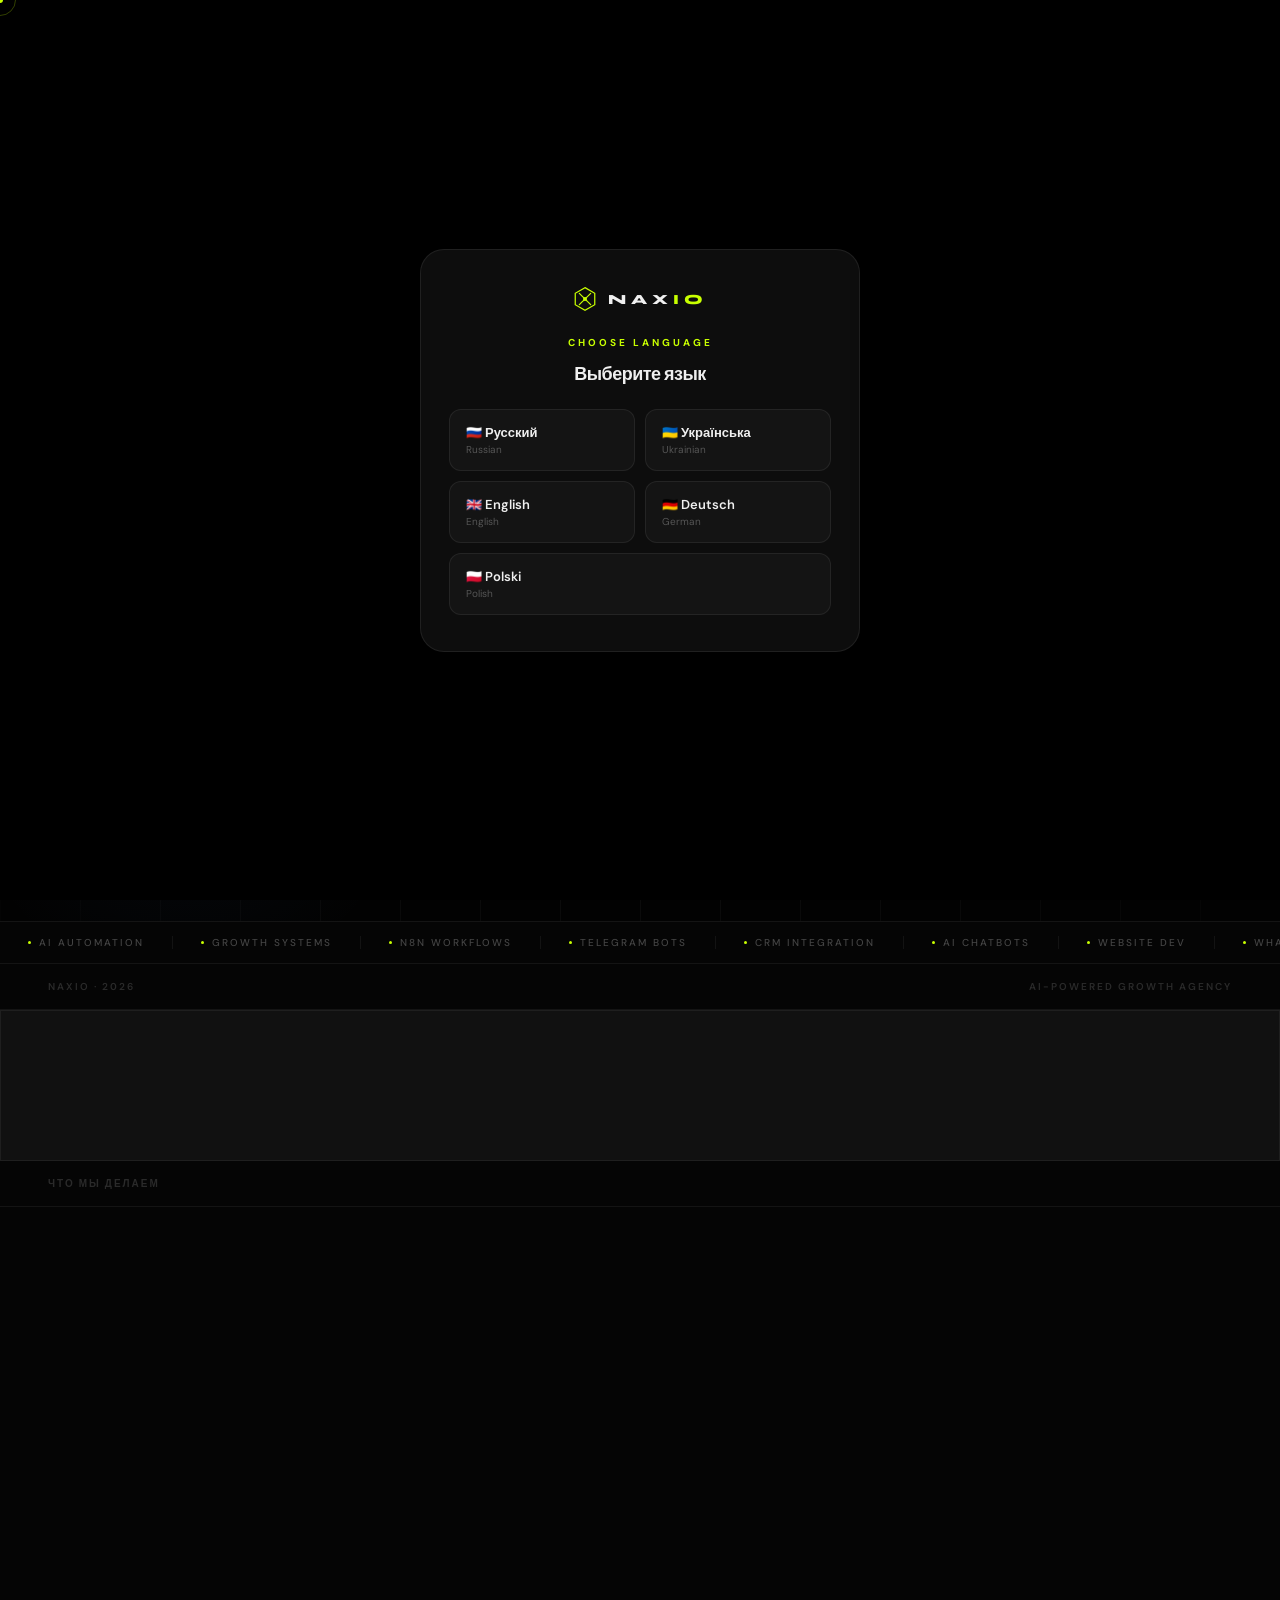
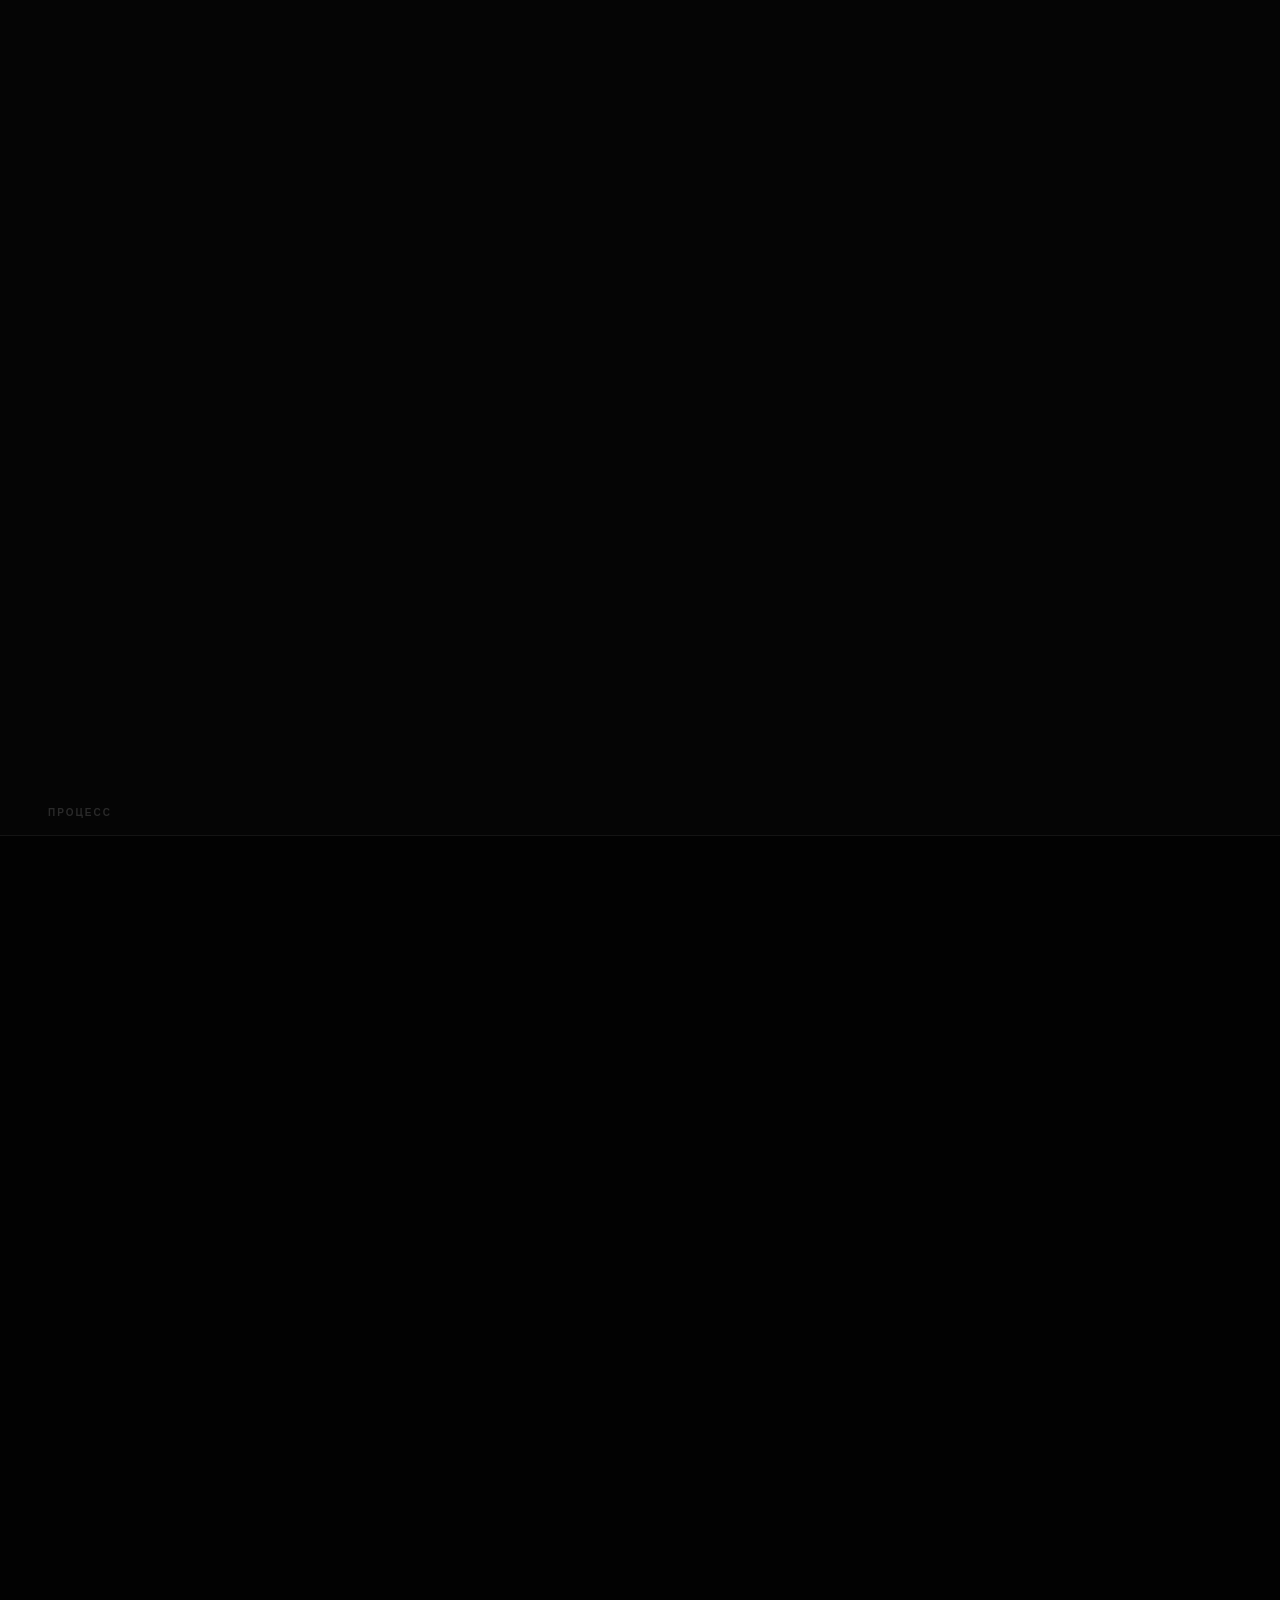
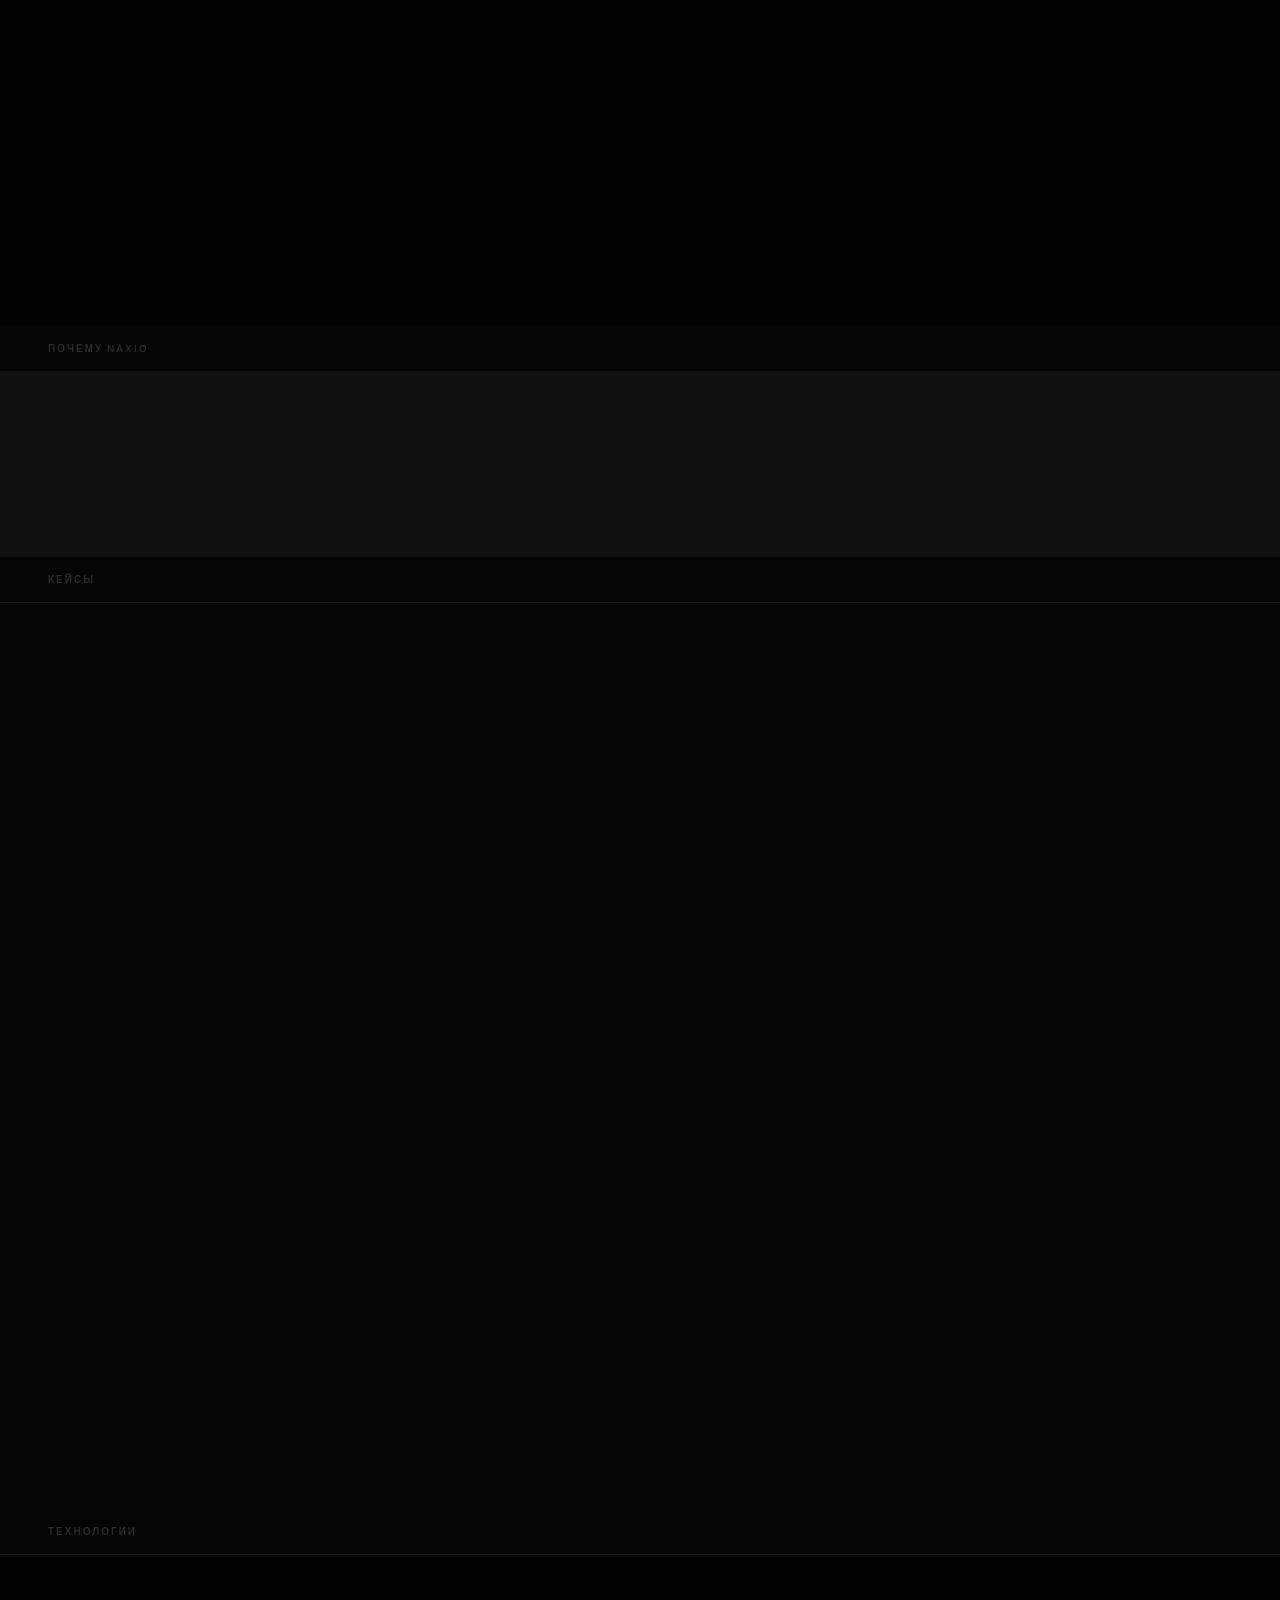
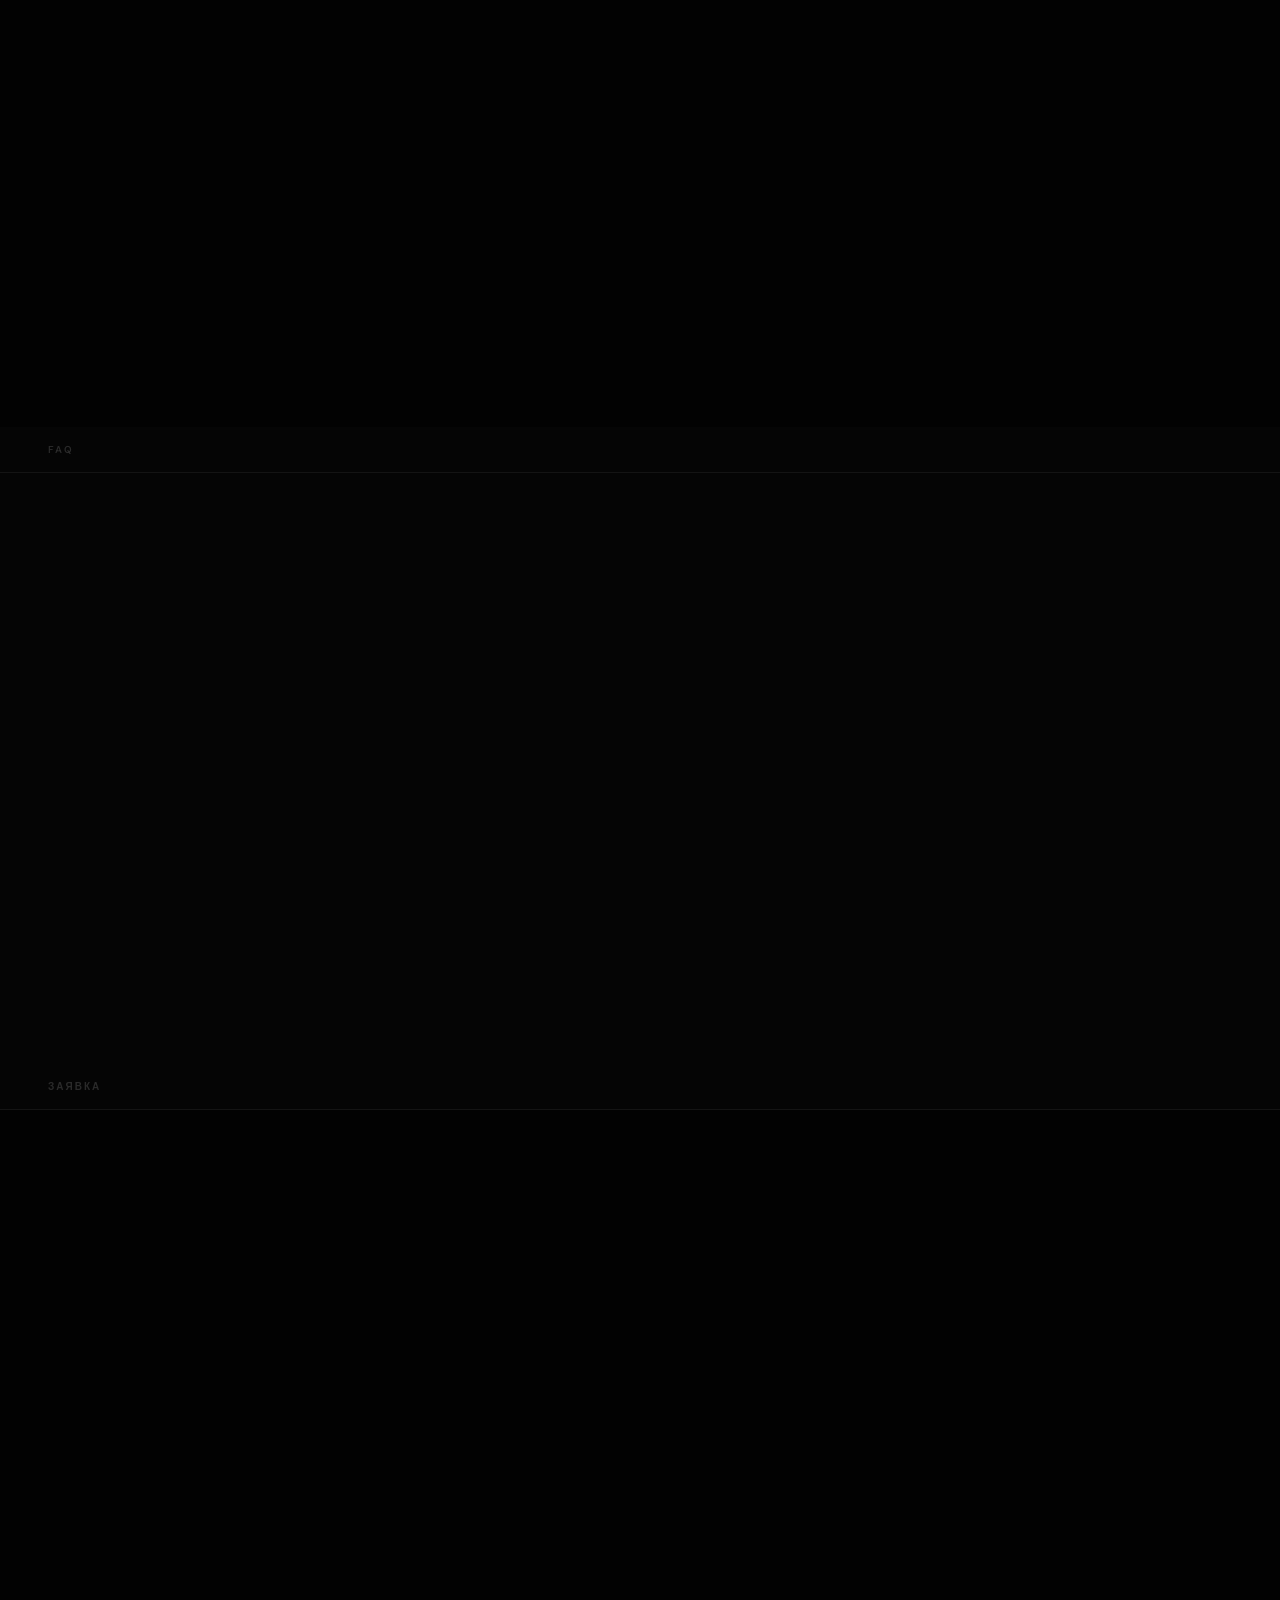
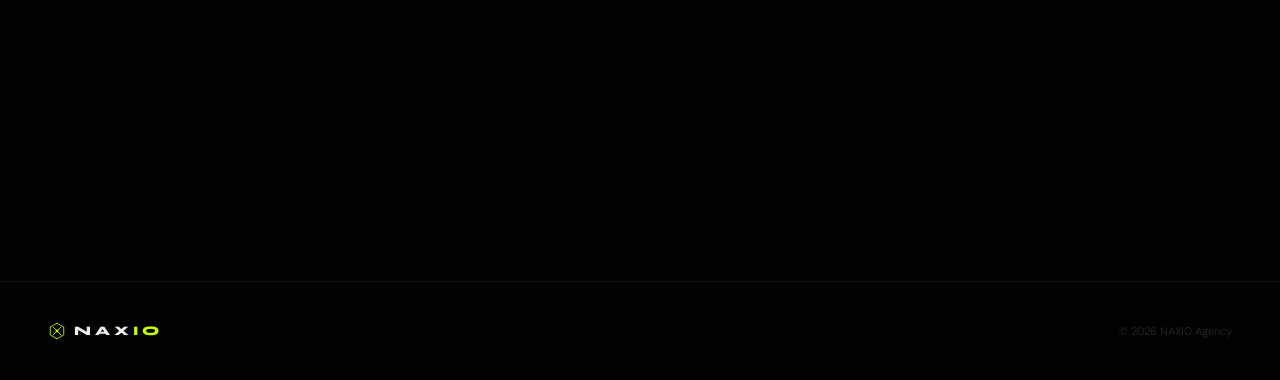
==== commit d6f33b9e: "Fix: lang overlay buttons now clickable, cursor pointer fix" ====
--- a/index.html
+++ b/index.html
@@ -13,29 +13,28 @@
   --bg:#020202;--bg2:#050505;--bg3:#0a0a0a;--card:#0d0d0d;
   --line:rgba(255,255,255,.06);--line2:rgba(255,255,255,.12);
   --w:#efefef;--w2:#888;--w3:#444;--w4:#2a2a2a;
-  --volt:#c8ff00;--volt2:rgba(200,255,0,.08);--volt3:rgba(200,255,0,.15);
-  --blue:#4f8ef7;
-  --r:16px;
+  --volt:#c8ff00;--blue:#4f8ef7;
 }
 html{scroll-behavior:smooth}
 body{background:var(--bg);color:var(--w);font-family:'DM Sans',sans-serif;font-weight:300;overflow-x:hidden;cursor:none}
 ::-webkit-scrollbar{width:0}
-#cur{position:fixed;width:6px;height:6px;background:var(--volt);border-radius:50%;pointer-events:none;z-index:9999;transform:translate(-50%,-50%);transition:width .15s,height .15s}
+#cur{position:fixed;width:6px;height:6px;background:var(--volt);border-radius:50%;pointer-events:none;z-index:9999;transform:translate(-50%,-50%)}
 #cring{position:fixed;width:32px;height:32px;border:1px solid rgba(200,255,0,.25);border-radius:50%;pointer-events:none;z-index:9998;transform:translate(-50%,-50%);transition:all .12s}
+#lang-overlay{pointer-events:all !important}
+#lang-overlay *{pointer-events:all !important;cursor:pointer !important}
 nav{position:fixed;top:0;left:0;right:0;z-index:200;height:58px;display:flex;align-items:center;justify-content:space-between;padding:0 48px;background:rgba(2,2,2,.9);backdrop-filter:blur(32px);border-bottom:1px solid var(--line)}
 .n-logo{display:flex;align-items:center;gap:10px;text-decoration:none}
 .n-mark svg{width:28px;height:28px}
 .n-wordmark{font-family:'Syne',sans-serif;font-size:15px;font-weight:800;letter-spacing:5px;color:var(--w)}
 .n-wordmark em{color:var(--volt);font-style:normal}
 .nav-links{display:flex;gap:2px;list-style:none}
-.nav-links a{font-size:13px;font-weight:400;color:var(--w2);text-decoration:none;padding:7px 14px;border-radius:8px;transition:color .2s;letter-spacing:.2px}
+.nav-links a{font-size:13px;font-weight:400;color:var(--w2);text-decoration:none;padding:7px 14px;border-radius:8px;transition:color .2s}
 .nav-links a:hover{color:var(--w)}
-.nav-cta{font-family:'Syne',sans-serif;font-size:12px;font-weight:700;background:var(--volt);color:#000;border:none;padding:9px 20px;border-radius:980px;cursor:none;letter-spacing:.5px;transition:transform .2s,box-shadow .2s}
+.nav-cta{font-family:'Syne',sans-serif;font-size:12px;font-weight:700;background:var(--volt);color:#000;border:none;padding:9px 20px;border-radius:980px;cursor:pointer;letter-spacing:.5px;transition:transform .2s,box-shadow .2s}
 .nav-cta:hover{transform:scale(1.04);box-shadow:0 0 32px rgba(200,255,0,.3)}
-.burger{display:none;background:none;border:none;cursor:none;flex-direction:column;gap:5px;padding:4px}
+.burger{display:none;background:none;border:none;cursor:pointer;flex-direction:column;gap:5px;padding:4px}
 .burger span{display:block;width:20px;height:1px;background:var(--w)}
 .hero{min-height:100vh;display:flex;flex-direction:column;align-items:flex-start;justify-content:center;padding:120px 48px 80px;position:relative;overflow:hidden;max-width:1400px;margin:0 auto}
-.hero-noise{position:fixed;inset:0;pointer-events:none;z-index:0;opacity:.03;background-image:url("data:image/svg+xml,%3Csvg viewBox='0 0 256 256' xmlns='http://www.w3.org/2000/svg'%3E%3Cfilter id='n'%3E%3CfeTurbulence type='fractalNoise' baseFrequency='0.9' numOctaves='4' stitchTiles='stitch'/%3E%3C/filter%3E%3Crect width='100%25' height='100%25' filter='url(%23n)'/%3E%3C/svg%3E")}
 .hero-grid{position:absolute;inset:0;background-image:linear-gradient(var(--line) 1px,transparent 1px),linear-gradient(90deg,var(--line) 1px,transparent 1px);background-size:80px 80px;pointer-events:none;mask-image:radial-gradient(ellipse 80% 80% at 50% 50%,black 40%,transparent 100%)}
 .hero-glow{position:absolute;width:700px;height:700px;border-radius:50%;background:radial-gradient(circle,rgba(200,255,0,.04) 0%,transparent 65%);top:-20%;right:-10%;pointer-events:none}
 .hero-glow2{position:absolute;width:500px;height:500px;border-radius:50%;background:radial-gradient(circle,rgba(79,142,247,.05) 0%,transparent 65%);bottom:-10%;left:-5%;pointer-events:none}
@@ -45,25 +44,22 @@
 .hero h1{position:relative;z-index:1;font-family:'Syne',sans-serif;font-size:clamp(52px,8vw,110px);font-weight:800;line-height:.95;letter-spacing:-3px;margin-bottom:32px;max-width:900px}
 .hero h1 .line-dim{color:var(--w3);display:block;font-weight:400}
 .hero h1 .line-volt{color:var(--volt);display:block}
-.hero h1 .line-w{display:block}
 .hero-sub{position:relative;z-index:1;font-size:clamp(15px,1.6vw,18px);font-weight:300;color:var(--w2);max-width:480px;line-height:1.85;margin-bottom:48px}
 .hero-sub strong{color:var(--w);font-weight:500}
 .hero-btns{position:relative;z-index:1;display:flex;gap:12px;flex-wrap:wrap;margin-bottom:80px}
-.btn-main{font-family:'Syne',sans-serif;font-size:13px;font-weight:700;background:var(--volt);color:#000;border:none;padding:15px 32px;border-radius:980px;cursor:none;letter-spacing:.3px;transition:transform .25s,box-shadow .25s}
+.btn-main{font-family:'Syne',sans-serif;font-size:13px;font-weight:700;background:var(--volt);color:#000;border:none;padding:15px 32px;border-radius:980px;cursor:pointer;letter-spacing:.3px;transition:transform .25s,box-shadow .25s}
 .btn-main:hover{transform:scale(1.04);box-shadow:0 0 48px rgba(200,255,0,.28)}
-.btn-ghost{font-family:'DM Sans',sans-serif;font-size:13px;font-weight:400;background:transparent;color:var(--w2);border:1px solid var(--line2);padding:15px 32px;border-radius:980px;cursor:none;transition:border-color .2s,color .2s}
+.btn-ghost{font-family:'DM Sans',sans-serif;font-size:13px;font-weight:400;background:transparent;color:var(--w2);border:1px solid var(--line2);padding:15px 32px;border-radius:980px;cursor:pointer;transition:border-color .2s,color .2s}
 .btn-ghost:hover{border-color:rgba(255,255,255,.3);color:var(--w)}
 .hero-stats{position:relative;z-index:1;display:flex;gap:48px;flex-wrap:wrap}
-.hstat{display:flex;flex-direction:column;gap:4px}
 .hstat-n{font-family:'Syne',sans-serif;font-size:28px;font-weight:800;color:var(--w);letter-spacing:-1px}
 .hstat-n span{color:var(--volt)}
-.hstat-l{font-size:11px;color:var(--w3);letter-spacing:.5px;text-transform:uppercase}
+.hstat-l{font-size:11px;color:var(--w3);letter-spacing:.5px;text-transform:uppercase;margin-top:4px}
 .hero-scroll{position:absolute;bottom:40px;left:48px;z-index:1;display:flex;align-items:center;gap:12px;opacity:.4}
 .hero-scroll-line{width:32px;height:1px;background:var(--w3)}
 .hero-scroll-txt{font-size:10px;letter-spacing:3px;text-transform:uppercase;color:var(--w3)}
 .strip{border-top:1px solid var(--line);border-bottom:1px solid var(--line);padding:14px 0;overflow:hidden;background:var(--bg2)}
 .strack{display:flex;width:max-content;animation:ticker 32s linear infinite}
-.strack:hover{animation-play-state:paused}
 .sitem{padding:0 28px;font-size:10px;font-weight:500;letter-spacing:2px;text-transform:uppercase;color:var(--w3);border-right:1px solid var(--line);white-space:nowrap;display:flex;align-items:center;gap:8px}
 .sdot{width:3px;height:3px;border-radius:50%;background:var(--volt);flex-shrink:0}
 @keyframes ticker{from{transform:translateX(0)}to{transform:translateX(-50%)}}
@@ -76,79 +72,71 @@
 .sec-sub{font-size:16px;color:var(--w2);max-width:480px;line-height:1.85;margin-bottom:64px;font-weight:300}
 .svc-grid{display:grid;grid-template-columns:repeat(3,1fr);gap:1px;background:var(--line);border:1px solid var(--line)}
 .svc{background:var(--bg);padding:44px 36px;position:relative;overflow:hidden;transition:background .3s}
-.svc::before{content:'';position:absolute;top:0;left:0;right:0;height:1px;background:var(--volt);transform:scaleX(0);transform-origin:left;transition:transform .4s cubic-bezier(.16,1,.3,1)}
+.svc::before{content:'';position:absolute;top:0;left:0;right:0;height:1px;background:var(--volt);transform:scaleX(0);transform-origin:left;transition:transform .4s}
 .svc:hover{background:var(--card)}
 .svc:hover::before{transform:scaleX(1)}
 .svc-num{font-family:'Syne',sans-serif;font-size:11px;font-weight:700;color:var(--w4);letter-spacing:2px;margin-bottom:28px}
 .svc-ico{font-size:24px;margin-bottom:16px}
-.svc h3{font-family:'Syne',sans-serif;font-size:18px;font-weight:700;letter-spacing:-.3px;margin-bottom:12px;color:var(--w)}
+.svc h3{font-family:'Syne',sans-serif;font-size:18px;font-weight:700;letter-spacing:-.3px;margin-bottom:12px}
 .svc p{font-size:13px;color:var(--w2);line-height:1.8;margin-bottom:24px}
 .svc-tags{display:flex;flex-wrap:wrap;gap:6px}
-.stag{font-size:10px;font-weight:500;border:1px solid var(--line2);padding:4px 10px;border-radius:20px;color:var(--w3);letter-spacing:.3px;transition:border-color .2s,color .2s}
+.stag{font-size:10px;font-weight:500;border:1px solid var(--line2);padding:4px 10px;border-radius:20px;color:var(--w3);transition:border-color .2s,color .2s}
 .svc:hover .stag{border-color:rgba(200,255,0,.25);color:rgba(200,255,0,.8)}
-.svc-arrow{position:absolute;bottom:36px;right:36px;width:36px;height:36px;border:1px solid var(--line2);border-radius:50%;display:flex;align-items:center;justify-content:center;opacity:0;transform:translateX(-8px);transition:opacity .3s,transform .3s,border-color .3s}
-.svc:hover .svc-arrow{opacity:1;transform:translateX(0);border-color:var(--volt)}
-.svc-arrow svg{width:14px;height:14px;stroke:var(--volt);fill:none;stroke-width:2;stroke-linecap:round;stroke-linejoin:round}
 .how-grid{display:grid;grid-template-columns:1fr 1fr;gap:80px;align-items:start}
-.how-left h2{font-family:'Syne',sans-serif;font-size:clamp(36px,5vw,64px);font-weight:800;line-height:1.0;letter-spacing:-2px;margin-bottom:24px}
-.how-steps{display:flex;flex-direction:column;gap:0}
-.hstep{display:flex;gap:24px;padding:28px 0;border-bottom:1px solid var(--line);cursor:default;transition:border-color .3s}
+.how-steps{display:flex;flex-direction:column}
+.hstep{display:flex;gap:24px;padding:28px 0;border-bottom:1px solid var(--line);transition:border-color .3s}
 .hstep:first-child{border-top:1px solid var(--line)}
 .hstep:hover{border-color:rgba(200,255,0,.2)}
 .hstep-n{font-family:'Syne',sans-serif;font-size:11px;font-weight:700;color:var(--volt);width:28px;flex-shrink:0;padding-top:2px}
-.hstep-body h4{font-family:'Syne',sans-serif;font-size:15px;font-weight:700;margin-bottom:6px;letter-spacing:-.2px}
+.hstep-body h4{font-family:'Syne',sans-serif;font-size:15px;font-weight:700;margin-bottom:6px}
 .hstep-body p{font-size:13px;color:var(--w2);line-height:1.7}
-.how-visual{background:var(--card);border:1px solid var(--line);border-radius:20px;padding:40px;position:relative;overflow:hidden}
+.how-visual{background:var(--card);border:1px solid var(--line);border-radius:20px;padding:40px}
 .how-visual-inner{display:flex;flex-direction:column;gap:12px}
-.hv-row{display:flex;align-items:center;gap:12px;padding:14px 16px;background:var(--bg2);border:1px solid var(--line);border-radius:10px;transition:border-color .3s,background .3s}
-.hv-row:hover{border-color:rgba(200,255,0,.2);background:rgba(200,255,0,.02)}
+.hv-row{display:flex;align-items:center;gap:12px;padding:14px 16px;background:var(--bg2);border:1px solid var(--line);border-radius:10px;transition:border-color .3s}
+.hv-row:hover{border-color:rgba(200,255,0,.2)}
 .hv-dot{width:8px;height:8px;border-radius:50%;flex-shrink:0}
-.hv-dot.green{background:#22c55e}
-.hv-dot.volt{background:var(--volt)}
-.hv-dot.blue{background:var(--blue)}
-.hv-dot.gray{background:var(--w4)}
+.hv-dot.green{background:#22c55e}.hv-dot.volt{background:var(--volt)}.hv-dot.blue{background:var(--blue)}.hv-dot.gray{background:var(--w4)}
 .hv-label{font-size:12px;font-weight:500;color:var(--w2);flex:1}
-.hv-status{font-size:10px;color:var(--w3);font-weight:400}
+.hv-status{font-size:10px;color:var(--w3)}
 .hv-arrow{font-size:10px;color:var(--volt)}
 .how-visual-title{font-family:'Syne',sans-serif;font-size:11px;font-weight:700;letter-spacing:2px;text-transform:uppercase;color:var(--w3);margin-bottom:20px}
 .why-grid{display:grid;grid-template-columns:repeat(4,1fr);gap:1px;background:var(--line)}
 .why-card{background:var(--bg2);padding:36px 28px;transition:background .3s}
 .why-card:hover{background:var(--card)}
 .why-ico{font-size:22px;margin-bottom:16px}
-.why-card h4{font-family:'Syne',sans-serif;font-size:15px;font-weight:700;margin-bottom:8px;letter-spacing:-.2px}
+.why-card h4{font-family:'Syne',sans-serif;font-size:15px;font-weight:700;margin-bottom:8px}
 .why-card p{font-size:12px;color:var(--w2);line-height:1.75}
 .cases-grid{display:grid;grid-template-columns:repeat(3,1fr);gap:1px;background:var(--line);border:1px solid var(--line)}
-.case-card{background:var(--bg);padding:40px 32px;position:relative;overflow:hidden;transition:background .3s;min-height:320px;display:flex;flex-direction:column;justify-content:space-between}
+.case-card{background:var(--bg);padding:40px 32px;transition:background .3s;min-height:320px;display:flex;flex-direction:column;justify-content:space-between}
 .case-card:hover{background:var(--card)}
 .case-soon{opacity:.4}
-.case-tag{display:inline-flex;align-items:center;gap:6px;font-size:10px;font-weight:600;letter-spacing:1.5px;text-transform:uppercase;color:var(--volt);background:rgba(200,255,0,.06);border:1px solid rgba(200,255,0,.15);padding:5px 12px;border-radius:980px;margin-bottom:20px}
+.case-tag{display:inline-flex;font-size:10px;font-weight:600;letter-spacing:1.5px;text-transform:uppercase;color:var(--volt);background:rgba(200,255,0,.06);border:1px solid rgba(200,255,0,.15);padding:5px 12px;border-radius:980px;margin-bottom:20px}
 .case-card h3{font-family:'Syne',sans-serif;font-size:18px;font-weight:700;letter-spacing:-.3px;margin-bottom:12px;line-height:1.3}
 .case-card p{font-size:13px;color:var(--w2);line-height:1.75;flex:1;margin-bottom:24px}
 .case-meta{display:flex;flex-wrap:wrap;gap:8px}
 .case-chip{font-size:10px;font-weight:500;border:1px solid var(--line2);padding:4px 10px;border-radius:20px;color:var(--w3)}
 .case-coming{display:flex;flex-direction:column;align-items:center;justify-content:center;text-align:center;gap:12px;height:100%}
 .case-coming-ico{width:56px;height:56px;border:1px solid var(--line2);border-radius:50%;display:flex;align-items:center;justify-content:center;font-size:20px;margin-bottom:8px}
-.case-coming h3{font-family:'Syne',sans-serif;font-size:16px;font-weight:700;letter-spacing:-.2px;color:var(--w2)}
+.case-coming h3{font-family:'Syne',sans-serif;font-size:16px;font-weight:700;color:var(--w2)}
 .case-coming p{font-size:12px;color:var(--w3);line-height:1.7}
-.stack-pills{display:flex;flex-wrap:wrap;gap:8px}
-.tp{display:flex;align-items:center;gap:8px;background:var(--card);border:1px solid var(--line);padding:8px 16px;border-radius:980px;font-size:12px;font-weight:400;color:var(--w2);cursor:none;transition:border-color .2s,color .2s,background .2s}
-.tp:hover{border-color:var(--line2);color:var(--w);background:#161616}
+.stack-pills{display:flex;flex-wrap:wrap;gap:8px;margin-top:32px}
+.tp{display:flex;align-items:center;gap:8px;background:var(--card);border:1px solid var(--line);padding:8px 16px;border-radius:980px;font-size:12px;color:var(--w2);cursor:none;transition:border-color .2s,color .2s}
+.tp:hover{border-color:var(--line2);color:var(--w)}
 .tp span{font-size:14px}
 .faq-list{max-width:680px}
 .fq{border-bottom:1px solid var(--line)}
-.fq-q{width:100%;background:none;border:none;color:var(--w);font-family:'DM Sans',sans-serif;font-size:14px;font-weight:500;text-align:left;padding:22px 0;cursor:none;display:flex;justify-content:space-between;align-items:center;gap:16px;transition:color .2s;letter-spacing:-.1px}
+.fq-q{width:100%;background:none;border:none;color:var(--w);font-family:'DM Sans',sans-serif;font-size:14px;font-weight:500;text-align:left;padding:22px 0;cursor:pointer;display:flex;justify-content:space-between;align-items:center;gap:16px;transition:color .2s}
 .fq-q:hover{color:var(--volt)}
 .fq-ico{width:22px;height:22px;flex-shrink:0;border-radius:50%;border:1px solid var(--line2);display:flex;align-items:center;justify-content:center;font-size:14px;color:var(--w3);transition:transform .3s,border-color .3s,color .3s}
 .fq.open .fq-ico{transform:rotate(45deg);border-color:var(--volt);color:var(--volt)}
 .fq-a{max-height:0;overflow:hidden;font-size:13px;color:var(--w2);line-height:1.85;transition:max-height .4s ease,padding .3s}
 .fq.open .fq-a{max-height:200px;padding-bottom:22px}
 .contact-grid{display:grid;grid-template-columns:1fr 1fr;gap:80px;align-items:start}
-.contact-left h2{font-family:'Syne',sans-serif;font-size:clamp(36px,5vw,60px);font-weight:800;line-height:1.0;letter-spacing:-2px;margin-bottom:24px}
 .contact-info{display:flex;flex-direction:column;gap:16px}
 .ci{display:flex;align-items:center;gap:14px;font-size:13px;color:var(--w2)}
 .ci-icon{width:36px;height:36px;border:1px solid var(--line2);border-radius:10px;display:flex;align-items:center;justify-content:center;font-size:16px;flex-shrink:0}
 .form-box{background:var(--card);border:1px solid var(--line);border-radius:20px;padding:36px}
-.form-ttl{font-family:'Syne',sans-serif;font-size:16px;font-weight:700;margin-bottom:24px;letter-spacing:-.2px}
+.form-ttl{font-family:'Syne',sans-serif;font-size:16px;font-weight:700;margin-bottom:24px}
 .fg{margin-bottom:14px}
 .fg label{display:block;font-size:9px;font-weight:600;letter-spacing:1.5px;text-transform:uppercase;color:var(--w3);margin-bottom:7px}
 .fi{width:100%;background:rgba(255,255,255,.03);border:1px solid var(--line);border-radius:10px;padding:12px 14px;color:var(--w);font-family:'DM Sans',sans-serif;font-size:13px;font-weight:300;outline:none;transition:border-color .2s;-webkit-appearance:none}
@@ -157,21 +145,20 @@
 textarea.fi{resize:vertical;min-height:80px}
 select.fi option{background:var(--card)}
 .frow{display:grid;grid-template-columns:1fr 1fr;gap:10px}
-.btn-send{width:100%;margin-top:8px;background:var(--volt);color:#000;border:none;border-radius:980px;padding:14px;font-family:'Syne',sans-serif;font-size:13px;font-weight:700;cursor:none;letter-spacing:.3px;transition:transform .25s,box-shadow .25s}
+.btn-send{width:100%;margin-top:8px;background:var(--volt);color:#000;border:none;border-radius:980px;padding:14px;font-family:'Syne',sans-serif;font-size:13px;font-weight:700;cursor:pointer;letter-spacing:.3px;transition:transform .25s,box-shadow .25s}
 .btn-send:hover{transform:scale(1.02);box-shadow:0 0 32px rgba(200,255,0,.22)}
 .sent-msg{display:none;text-align:center;padding:48px 16px}
 .sent-msg .sico{font-size:36px;margin-bottom:12px}
 .sent-msg h3{font-family:'Syne',sans-serif;font-size:18px;font-weight:700;margin-bottom:6px}
 .sent-msg p{font-size:13px;color:var(--w2)}
-.float-btn{position:fixed;bottom:28px;right:28px;z-index:150;background:var(--volt);color:#000;font-family:'Syne',sans-serif;font-size:12px;font-weight:700;border:none;padding:12px 20px;border-radius:980px;cursor:none;box-shadow:0 8px 32px rgba(0,0,0,.6);opacity:0;transform:translateY(14px);transition:opacity .3s,transform .3s,box-shadow .2s;letter-spacing:.3px}
+.float-btn{position:fixed;bottom:28px;right:28px;z-index:150;background:var(--volt);color:#000;font-family:'Syne',sans-serif;font-size:12px;font-weight:700;border:none;padding:12px 20px;border-radius:980px;cursor:pointer;box-shadow:0 8px 32px rgba(0,0,0,.6);opacity:0;transform:translateY(14px);transition:opacity .3s,transform .3s;letter-spacing:.3px}
 .float-btn.on{opacity:1;transform:translateY(0)}
-.float-btn:hover{box-shadow:0 8px 40px rgba(200,255,0,.28)}
 footer{padding:40px 48px;border-top:1px solid var(--line);display:flex;align-items:center;justify-content:space-between;flex-wrap:wrap;gap:16px}
 .f-logo{display:flex;align-items:center;gap:8px}
-.f-logo-txt{font-family:'Syne',sans-serif;font-size:13px;font-weight:800;letter-spacing:4px;color:var(--w)}
+.f-logo-txt{font-family:'Syne',sans-serif;font-size:13px;font-weight:800;letter-spacing:4px}
 .f-logo-txt em{color:var(--volt);font-style:normal}
 .f-nav{display:flex;gap:20px}
-.f-nav a{font-size:11px;color:var(--w3);text-decoration:none;font-weight:400;transition:color .2s;letter-spacing:.2px}
+.f-nav a{font-size:11px;color:var(--w3);text-decoration:none;transition:color .2s}
 .f-nav a:hover{color:var(--w)}
 .f-copy{font-size:11px;color:var(--w4)}
 .rv{opacity:0;transform:translateY(24px);transition:opacity .9s cubic-bezier(.16,1,.3,1),transform .9s cubic-bezier(.16,1,.3,1)}
@@ -183,13 +170,13 @@
 .hl{background:var(--bg2);padding:32px 28px;transition:background .3s}
 .hl:hover{background:var(--card)}
 .hl-n{font-family:'Syne',sans-serif;font-size:36px;font-weight:800;color:var(--volt);letter-spacing:-1.5px;margin-bottom:6px}
-.hl-l{font-size:12px;color:var(--w3);font-weight:400;line-height:1.5}
+.hl-l{font-size:12px;color:var(--w3);line-height:1.5}
 @media(max-width:1024px){.svc-grid{grid-template-columns:repeat(2,1fr)}.why-grid{grid-template-columns:repeat(2,1fr)}.cases-grid{grid-template-columns:repeat(2,1fr)}.highlight-row{grid-template-columns:repeat(2,1fr)}.how-grid{grid-template-columns:1fr;gap:48px}.contact-grid{grid-template-columns:1fr;gap:48px}}
 @media(max-width:640px){nav{padding:0 16px}.nav-links{display:none}.burger{display:flex}.nav-cta{display:none}.hero{padding:100px 20px 60px}.hero-stats{gap:28px}.sec{padding:80px 20px}.label-section{padding:12px 20px}.svc-grid{grid-template-columns:1fr}.why-grid{grid-template-columns:1fr 1fr}.cases-grid{grid-template-columns:1fr}.highlight-row{grid-template-columns:1fr 1fr}.frow{grid-template-columns:1fr}footer{padding:28px 20px}}
 </style>
 </head>
 <body>
-<div id="lang-overlay" style="position:fixed;inset:0;background:rgba(0,0,0,.95);z-index:9000;display:flex;align-items:center;justify-content:center;backdrop-filter:blur(24px);padding:16px;overflow-y:auto">
+<div id="lang-overlay" style="position:fixed;inset:0;background:rgba(0,0,0,.95);z-index:9000;display:flex;align-items:center;justify-content:center;backdrop-filter:blur(24px);padding:16px;overflow-y:auto;pointer-events:all">
   <div style="background:#0d0d0d;border:1px solid rgba(255,255,255,.08);border-radius:24px;padding:36px 28px;max-width:440px;width:100%;text-align:center;animation:modalIn .5s cubic-bezier(.16,1,.3,1) both;margin:auto">
     <div style="display:flex;align-items:center;justify-content:center;gap:10px;margin-bottom:24px">
       <svg width="26" height="26" viewBox="0 0 32 32" fill="none"><polygon points="16,2 28,9 28,23 16,30 4,23 4,9" stroke="#c8ff00" stroke-width="1.5" fill="none"/><line x1="9" y1="9" x2="23" y2="23" stroke="#c8ff00" stroke-width="1.5" stroke-linecap="round"/><line x1="23" y1="9" x2="9" y2="23" stroke="#c8ff00" stroke-width="1.5" stroke-linecap="round"/><circle cx="16" cy="16" r="2.5" fill="#c8ff00"/></svg>
@@ -198,81 +185,58 @@
     <p style="font-size:10px;font-weight:700;letter-spacing:3px;text-transform:uppercase;color:#c8ff00;margin-bottom:14px">Choose language</p>
     <h2 style="font-family:'Syne',sans-serif;font-size:18px;font-weight:700;letter-spacing:-.5px;margin-bottom:24px;color:#efefef">Выберите язык</h2>
     <div style="display:grid;grid-template-columns:1fr 1fr;gap:10px">
-      <button class="lang-btn" onclick="setLang('ru')"><span style="font-size:20px">🇷🇺</span><div style="text-align:left"><div style="font-size:13px;font-weight:600">Русский</div><div style="font-size:10px;color:#555">Russian</div></div></button>
-      <button class="lang-btn" onclick="setLang('ua')"><span style="font-size:20px">🇺🇦</span><div style="text-align:left"><div style="font-size:13px;font-weight:600">Українська</div><div style="font-size:10px;color:#555">Ukrainian</div></div></button>
-      <button class="lang-btn" onclick="setLang('en')"><span style="font-size:20px">🇬🇧</span><div style="text-align:left"><div style="font-size:13px;font-weight:600">English</div><div style="font-size:10px;color:#555">English</div></div></button>
-      <button class="lang-btn" onclick="setLang('de')"><span style="font-size:20px">🇩🇪</span><div style="text-align:left"><div style="font-size:13px;font-weight:600">Deutsch</div><div style="font-size:10px;color:#555">German</div></div></button>
-      <button class="lang-btn" onclick="setLang('pl')" style="grid-column:1/-1"><span style="font-size:20px">🇵🇱</span><div style="text-align:left"><div style="font-size:13px;font-weight:600">Polski</div><div style="font-size:10px;color:#555">Polish</div></div></button>
+      <button onclick="setLang('ru')" style="display:flex;align-items:center;gap:12px;background:rgba(255,255,255,.03);border:1px solid rgba(255,255,255,.07);border-radius:12px;padding:14px 16px;cursor:pointer;font-family:'DM Sans',sans-serif;color:#efefef;text-align:left;transition:border-color .2s"><div style="text-align:left"><div style="font-size:13px;font-weight:600">🇷🇺 Русский</div><div style="font-size:10px;color:#555;margin-top:2px">Russian</div></div></button>
+      <button onclick="setLang('ua')" style="display:flex;align-items:center;gap:12px;background:rgba(255,255,255,.03);border:1px solid rgba(255,255,255,.07);border-radius:12px;padding:14px 16px;cursor:pointer;font-family:'DM Sans',sans-serif;color:#efefef;text-align:left;transition:border-color .2s"><div style="text-align:left"><div style="font-size:13px;font-weight:600">🇺🇦 Українська</div><div style="font-size:10px;color:#555;margin-top:2px">Ukrainian</div></div></button>
+      <button onclick="setLang('en')" style="display:flex;align-items:center;gap:12px;background:rgba(255,255,255,.03);border:1px solid rgba(255,255,255,.07);border-radius:12px;padding:14px 16px;cursor:pointer;font-family:'DM Sans',sans-serif;color:#efefef;text-align:left;transition:border-color .2s"><div style="text-align:left"><div style="font-size:13px;font-weight:600">🇬🇧 English</div><div style="font-size:10px;color:#555;margin-top:2px">English</div></div></button>
+      <button onclick="setLang('de')" style="display:flex;align-items:center;gap:12px;background:rgba(255,255,255,.03);border:1px solid rgba(255,255,255,.07);border-radius:12px;padding:14px 16px;cursor:pointer;font-family:'DM Sans',sans-serif;color:#efefef;text-align:left;transition:border-color .2s"><div style="text-align:left"><div style="font-size:13px;font-weight:600">🇩🇪 Deutsch</div><div style="font-size:10px;color:#555;margin-top:2px">German</div></div></button>
+      <button onclick="setLang('pl')" style="display:flex;align-items:center;gap:12px;background:rgba(255,255,255,.03);border:1px solid rgba(255,255,255,.07);border-radius:12px;padding:14px 16px;cursor:pointer;font-family:'DM Sans',sans-serif;color:#efefef;text-align:left;transition:border-color .2s;grid-column:1/-1"><div style="text-align:left"><div style="font-size:13px;font-weight:600">🇵🇱 Polski</div><div style="font-size:10px;color:#555;margin-top:2px">Polish</div></div></button>
     </div>
   </div>
 </div>
-<style>
-@keyframes modalIn{from{opacity:0;transform:scale(.95) translateY(16px)}to{opacity:1;transform:scale(1) translateY(0)}}
-.lang-btn{display:flex;align-items:center;gap:12px;background:rgba(255,255,255,.03);border:1px solid rgba(255,255,255,.07);border-radius:12px;padding:12px 14px;cursor:pointer;font-family:'DM Sans',sans-serif;color:#efefef;transition:border-color .2s,background .2s;text-align:left}
-.lang-btn:hover{border-color:rgba(200,255,0,.35);background:rgba(200,255,0,.05)}
-</style>
+<style>@keyframes modalIn{from{opacity:0;transform:scale(.95) translateY(16px)}to{opacity:1;transform:scale(1) translateY(0)}}</style>
 <div id="cur"></div>
 <div id="cring"></div>
 <button class="float-btn" id="fb" onclick="goForm()">Начать проект →</button>
 <nav>
-  <a class="n-logo" href="#">
-    <div class="n-mark"><svg viewBox="0 0 32 32" fill="none"><polygon points="16,2 28,9 28,23 16,30 4,23 4,9" stroke="#c8ff00" stroke-width="1.5" fill="none"/><line x1="9" y1="9" x2="23" y2="23" stroke="#c8ff00" stroke-width="1.5" stroke-linecap="round"/><line x1="23" y1="9" x2="9" y2="23" stroke="#c8ff00" stroke-width="1.5" stroke-linecap="round"/><circle cx="16" cy="16" r="2.5" fill="#c8ff00"/><circle cx="16" cy="2" r="1.2" fill="#c8ff00"/><circle cx="28" cy="9" r="1.2" fill="#c8ff00"/><circle cx="28" cy="23" r="1.2" fill="#c8ff00"/><circle cx="16" cy="30" r="1.2" fill="#c8ff00"/><circle cx="4" cy="23" r="1.2" fill="#c8ff00"/><circle cx="4" cy="9" r="1.2" fill="#c8ff00"/></svg></div>
-    <div class="n-wordmark">NAX<em>IO</em></div>
-  </a>
-  <ul class="nav-links">
-    <li><a href="#services">Услуги</a></li>
-    <li><a href="#cases">Кейсы</a></li>
-    <li><a href="#process">Процесс</a></li>
-    <li><a href="#faq">FAQ</a></li>
-  </ul>
+  <a class="n-logo" href="#"><div class="n-mark"><svg viewBox="0 0 32 32" fill="none"><polygon points="16,2 28,9 28,23 16,30 4,23 4,9" stroke="#c8ff00" stroke-width="1.5" fill="none"/><line x1="9" y1="9" x2="23" y2="23" stroke="#c8ff00" stroke-width="1.5" stroke-linecap="round"/><line x1="23" y1="9" x2="9" y2="23" stroke="#c8ff00" stroke-width="1.5" stroke-linecap="round"/><circle cx="16" cy="16" r="2.5" fill="#c8ff00"/><circle cx="16" cy="2" r="1.2" fill="#c8ff00"/><circle cx="28" cy="9" r="1.2" fill="#c8ff00"/><circle cx="28" cy="23" r="1.2" fill="#c8ff00"/><circle cx="16" cy="30" r="1.2" fill="#c8ff00"/><circle cx="4" cy="23" r="1.2" fill="#c8ff00"/><circle cx="4" cy="9" r="1.2" fill="#c8ff00"/></svg></div><div class="n-wordmark">NAX<em>IO</em></div></a>
+  <ul class="nav-links"><li><a href="#services">Услуги</a></li><li><a href="#cases">Кейсы</a></li><li><a href="#process">Процесс</a></li><li><a href="#faq">FAQ</a></li></ul>
   <button class="nav-cta" onclick="goForm()">Начать проект</button>
   <button class="burger" onclick="mobileNav()"><span></span><span></span><span></span></button>
 </nav>
 <section class="hero">
-  <div class="hero-noise"></div>
-  <div class="hero-grid"></div>
-  <div class="hero-glow"></div>
-  <div class="hero-glow2"></div>
+  <div class="hero-grid"></div><div class="hero-glow"></div><div class="hero-glow2"></div>
   <div class="hero-tag rv"><span class="hero-tag-dot"></span>AI-Powered Growth Agency</div>
   <h1 class="rv rv-d1">Системы роста<br><span class="line-dim">для современного</span><span class="line-volt">бизнеса</span></h1>
   <p class="hero-sub rv rv-d2">Строим <strong>AI growth systems</strong> — автоматизация процессов, performance marketing, умные боты и инфраструктура для масштабирования.</p>
-  <div class="hero-btns rv rv-d3">
-    <button class="btn-main" onclick="goForm()">Начать проект</button>
-    <button class="btn-ghost" onclick="go('cases')">Смотреть кейсы</button>
-  </div>
+  <div class="hero-btns rv rv-d3"><button class="btn-main" onclick="goForm()">Начать проект</button><button class="btn-ghost" onclick="go('cases')">Смотреть кейсы</button></div>
   <div class="hero-stats rv rv-d4">
-    <div class="hstat"><div class="hstat-n">7<span>дн</span></div><div class="hstat-l">от идеи до запуска</div></div>
-    <div class="hstat"><div class="hstat-n">24<span>/7</span></div><div class="hstat-l">AI работает без вас</div></div>
-    <div class="hstat"><div class="hstat-n">×3<span>+</span></div><div class="hstat-l">рост конверсий</div></div>
+    <div><div class="hstat-n">7<span>дн</span></div><div class="hstat-l">от идеи до запуска</div></div>
+    <div><div class="hstat-n">24<span>/7</span></div><div class="hstat-l">AI работает без вас</div></div>
+    <div><div class="hstat-n">×3<span>+</span></div><div class="hstat-l">рост конверсий</div></div>
   </div>
   <div class="hero-scroll"><div class="hero-scroll-line"></div><div class="hero-scroll-txt">Scroll</div></div>
 </section>
-<div class="strip">
-  <div class="strack">
-    <div class="sitem"><span class="sdot"></span>AI Automation</div><div class="sitem"><span class="sdot"></span>Growth Systems</div><div class="sitem"><span class="sdot"></span>n8n Workflows</div><div class="sitem"><span class="sdot"></span>Telegram Bots</div><div class="sitem"><span class="sdot"></span>CRM Integration</div><div class="sitem"><span class="sdot"></span>AI Chatbots</div><div class="sitem"><span class="sdot"></span>Website Dev</div><div class="sitem"><span class="sdot"></span>WhatsApp Bots</div><div class="sitem"><span class="sdot"></span>Performance Marketing</div><div class="sitem"><span class="sdot"></span>OpenAI API</div><div class="sitem"><span class="sdot"></span>Lead Generation</div><div class="sitem"><span class="sdot"></span>Funnel Automation</div>
-    <div class="sitem"><span class="sdot"></span>AI Automation</div><div class="sitem"><span class="sdot"></span>Growth Systems</div><div class="sitem"><span class="sdot"></span>n8n Workflows</div><div class="sitem"><span class="sdot"></span>Telegram Bots</div><div class="sitem"><span class="sdot"></span>CRM Integration</div><div class="sitem"><span class="sdot"></span>AI Chatbots</div><div class="sitem"><span class="sdot"></span>Website Dev</div><div class="sitem"><span class="sdot"></span>WhatsApp Bots</div><div class="sitem"><span class="sdot"></span>Performance Marketing</div><div class="sitem"><span class="sdot"></span>OpenAI API</div><div class="sitem"><span class="sdot"></span>Lead Generation</div><div class="sitem"><span class="sdot"></span>Funnel Automation</div>
-  </div>
-</div>
-<div class="label-section"><span id="svc-eye-lbl">Услуги</span><span>NAXIO Agency · 2026</span></div>
+<div class="strip"><div class="strack"><div class="sitem"><span class="sdot"></span>AI Automation</div><div class="sitem"><span class="sdot"></span>Growth Systems</div><div class="sitem"><span class="sdot"></span>n8n Workflows</div><div class="sitem"><span class="sdot"></span>Telegram Bots</div><div class="sitem"><span class="sdot"></span>CRM Integration</div><div class="sitem"><span class="sdot"></span>AI Chatbots</div><div class="sitem"><span class="sdot"></span>Website Dev</div><div class="sitem"><span class="sdot"></span>WhatsApp Bots</div><div class="sitem"><span class="sdot"></span>Performance Marketing</div><div class="sitem"><span class="sdot"></span>OpenAI API</div><div class="sitem"><span class="sdot"></span>Lead Generation</div><div class="sitem"><span class="sdot"></span>Funnel Automation</div><div class="sitem"><span class="sdot"></span>AI Automation</div><div class="sitem"><span class="sdot"></span>Growth Systems</div><div class="sitem"><span class="sdot"></span>n8n Workflows</div><div class="sitem"><span class="sdot"></span>Telegram Bots</div><div class="sitem"><span class="sdot"></span>CRM Integration</div><div class="sitem"><span class="sdot"></span>AI Chatbots</div><div class="sitem"><span class="sdot"></span>Website Dev</div><div class="sitem"><span class="sdot"></span>WhatsApp Bots</div><div class="sitem"><span class="sdot"></span>Performance Marketing</div><div class="sitem"><span class="sdot"></span>OpenAI API</div><div class="sitem"><span class="sdot"></span>Lead Generation</div><div class="sitem"><span class="sdot"></span>Funnel Automation</div></div></div>
+<div class="label-section"><span>NAXIO · 2026</span><span>AI-Powered Growth Agency</span></div>
 <div class="highlight-row">
   <div class="hl rv"><div class="hl-n">7</div><div class="hl-l">дней от идеи<br>до рабочего MVP</div></div>
   <div class="hl rv rv-d1"><div class="hl-n">∞</div><div class="hl-l">масштабирование<br>без найма</div></div>
   <div class="hl rv rv-d2"><div class="hl-n">24h</div><div class="hl-l">выход на результат<br>после запуска</div></div>
   <div class="hl rv rv-d3"><div class="hl-n">AI</div><div class="hl-l">native подход<br>к каждому проекту</div></div>
 </div>
-<div class="label-section"><span id="svc-eye-lbl2">Что мы делаем</span></div>
+<div class="label-section"><span id="svc-eye-lbl">Что мы делаем</span></div>
 <section class="sec" id="services" style="background:var(--bg2)">
   <div class="sec-inner">
     <div class="eyebrow rv" id="svc-eye">Услуги</div>
     <h2 class="sec-h rv" id="svc-h">Полный стек<br><span class="dim">для роста бизнеса</span></h2>
     <p class="sec-sub rv" id="svc-sub">От первого касания до масштабируемой AI-инфраструктуры — строим системы, а не разовые решения</p>
     <div class="svc-grid rv">
-      <div class="svc"><div class="svc-num">01</div><div class="svc-ico">🤖</div><h3>AI Automation</h3><p>Автоматизируем бизнес-процессы с помощью ИИ. Системы работают 24/7 без участия людей — от квалификации лидов до отчётности.</p><div class="svc-tags"><span class="stag">AI Workflows</span><span class="stag">OpenAI API</span><span class="stag">n8n</span></div><div class="svc-arrow"><svg viewBox="0 0 14 14"><path d="M2 7h10M7 2l5 5-5 5"/></svg></div></div>
-      <div class="svc"><div class="svc-num">02</div><div class="svc-ico">⚡</div><h3>Growth Systems</h3><p>Строим полные системы роста — от лидогенерации до автоматического закрытия в CRM с уведомлениями и аналитикой.</p><div class="svc-tags"><span class="stag">Lead Gen</span><span class="stag">CRM Sync</span><span class="stag">Analytics</span></div><div class="svc-arrow"><svg viewBox="0 0 14 14"><path d="M2 7h10M7 2l5 5-5 5"/></svg></div></div>
-      <div class="svc"><div class="svc-num">03</div><div class="svc-ico">🌐</div><h3>Website & Funnel</h3><p>Создаём сайты и лендинги которые конвертируют. Встроенная аналитика, A/B тесты и автоматические воронки с первого дня.</p><div class="svc-tags"><span class="stag">Landing Pages</span><span class="stag">SEO</span><span class="stag">Conversion</span></div><div class="svc-arrow"><svg viewBox="0 0 14 14"><path d="M2 7h10M7 2l5 5-5 5"/></svg></div></div>
-      <div class="svc"><div class="svc-num">04</div><div class="svc-ico">💬</div><h3>AI Chatbots</h3><p>Умные боты для Telegram и WhatsApp — квалифицируют лидов, отвечают клиентам 24/7, передают данные в CRM автоматически.</p><div class="svc-tags"><span class="stag">Telegram</span><span class="stag">WhatsApp</span><span class="stag">GPT-4</span></div><div class="svc-arrow"><svg viewBox="0 0 14 14"><path d="M2 7h10M7 2l5 5-5 5"/></svg></div></div>
-      <div class="svc"><div class="svc-num">05</div><div class="svc-ico">📊</div><h3>CRM & Infrastructure</h3><p>Настраиваем и интегрируем CRM-системы с полной автоматизацией — от получения лида до закрытия сделки без ручного труда.</p><div class="svc-tags"><span class="stag">Bitrix24</span><span class="stag">HubSpot</span><span class="stag">AmoCRM</span></div><div class="svc-arrow"><svg viewBox="0 0 14 14"><path d="M2 7h10M7 2l5 5-5 5"/></svg></div></div>
-      <div class="svc"><div class="svc-num">06</div><div class="svc-ico">🔗</div><h3>AI Calls & Voice</h3><p>AI-агенты для голосовых звонков — автоматические обзвоны, квалификация, напоминания. Масштабируется без найма операторов.</p><div class="svc-tags"><span class="stag">AI Voice</span><span class="stag">ElevenLabs</span><span class="stag">Twilio</span></div><div class="svc-arrow"><svg viewBox="0 0 14 14"><path d="M2 7h10M7 2l5 5-5 5"/></svg></div></div>
+      <div class="svc"><div class="svc-num">01</div><div class="svc-ico">🤖</div><h3>AI Automation</h3><p>Автоматизируем бизнес-процессы с помощью ИИ. Системы работают 24/7 без участия людей.</p><div class="svc-tags"><span class="stag">AI Workflows</span><span class="stag">OpenAI API</span><span class="stag">n8n</span></div></div>
+      <div class="svc"><div class="svc-num">02</div><div class="svc-ico">⚡</div><h3>Growth Systems</h3><p>Строим полные системы роста — от лидогенерации до автоматического закрытия в CRM.</p><div class="svc-tags"><span class="stag">Lead Gen</span><span class="stag">CRM Sync</span><span class="stag">Analytics</span></div></div>
+      <div class="svc"><div class="svc-num">03</div><div class="svc-ico">🌐</div><h3>Website & Funnel</h3><p>Создаём сайты и лендинги которые конвертируют. Аналитика и воронки с первого дня.</p><div class="svc-tags"><span class="stag">Landing Pages</span><span class="stag">SEO</span><span class="stag">Conversion</span></div></div>
+      <div class="svc"><div class="svc-num">04</div><div class="svc-ico">💬</div><h3>AI Chatbots</h3><p>Умные боты для Telegram и WhatsApp — квалифицируют лидов, отвечают клиентам 24/7.</p><div class="svc-tags"><span class="stag">Telegram</span><span class="stag">WhatsApp</span><span class="stag">GPT-4</span></div></div>
+      <div class="svc"><div class="svc-num">05</div><div class="svc-ico">📊</div><h3>CRM & Infrastructure</h3><p>Настраиваем CRM с полной автоматизацией — от получения лида до закрытия сделки.</p><div class="svc-tags"><span class="stag">Bitrix24</span><span class="stag">HubSpot</span><span class="stag">AmoCRM</span></div></div>
+      <div class="svc"><div class="svc-num">06</div><div class="svc-ico">🎙️</div><h3>AI Calls & Voice</h3><p>AI-агенты для голосовых звонков — обзвоны, квалификация, напоминания без найма.</p><div class="svc-tags"><span class="stag">AI Voice</span><span class="stag">ElevenLabs</span><span class="stag">Twilio</span></div></div>
     </div>
   </div>
 </section>
@@ -282,14 +246,14 @@
     <div class="how-grid">
       <div class="how-left">
         <div class="eyebrow rv" id="proc-eye">Как мы работаем</div>
-        <h2 class="rv" id="proc-h">От задачи<br><span style="color:var(--w3);font-weight:400">до системы<br>за 7 дней</span></h2>
+        <h2 class="rv" id="proc-h" style="font-family:'Syne',sans-serif;font-size:clamp(36px,5vw,64px);font-weight:800;line-height:1;letter-spacing:-2px;margin-bottom:24px">От задачи<br><span style="color:var(--w3);font-weight:400">до системы<br>за 7 дней</span></h2>
         <p class="rv" style="font-size:15px;color:var(--w2);line-height:1.85;margin-bottom:40px" id="proc-sub">Прозрачный процесс без лишних брифингов — сразу к делу</p>
         <div class="how-steps">
-          <div class="hstep rv"><div class="hstep-n">01</div><div class="hstep-body"><h4>Разбор задачи</h4><p>Созвон 30–60 мин — разбираем процессы, боли и цели. Сразу конкретно.</p></div></div>
-          <div class="hstep rv rv-d1"><div class="hstep-n">02</div><div class="hstep-body"><h4>Архитектура</h4><p>Предлагаем схему системы и стек. Объясняем логику и ожидаемые результаты.</p></div></div>
-          <div class="hstep rv rv-d2"><div class="hstep-n">03</div><div class="hstep-body"><h4>Разработка MVP</h4><p>Рабочая версия за 3–7 дней. Видите как работает до полной оплаты.</p></div></div>
-          <div class="hstep rv rv-d3"><div class="hstep-n">04</div><div class="hstep-body"><h4>Запуск и тест</h4><p>Тестируем на реальных данных, настраиваем под специфику бизнеса.</p></div></div>
-          <div class="hstep rv rv-d4"><div class="hstep-n">05</div><div class="hstep-body"><h4>Поддержка и рост</h4><p>Мониторим, масштабируем и развиваем систему вместе с вами.</p></div></div>
+          <div class="hstep rv"><div class="hstep-n">01</div><div class="hstep-body"><h4>Разбор задачи</h4><p>Созвон 30–60 мин — разбираем процессы, боли и цели.</p></div></div>
+          <div class="hstep rv rv-d1"><div class="hstep-n">02</div><div class="hstep-body"><h4>Архитектура</h4><p>Предлагаем схему системы и стек с ожидаемыми результатами.</p></div></div>
+          <div class="hstep rv rv-d2"><div class="hstep-n">03</div><div class="hstep-body"><h4>Разработка MVP</h4><p>Рабочая версия за 3–7 дней до полной оплаты.</p></div></div>
+          <div class="hstep rv rv-d3"><div class="hstep-n">04</div><div class="hstep-body"><h4>Запуск и тест</h4><p>Тестируем на реальных данных, настраиваем под бизнес.</p></div></div>
+          <div class="hstep rv rv-d4"><div class="hstep-n">05</div><div class="hstep-body"><h4>Поддержка и рост</h4><p>Мониторим, масштабируем и развиваем систему.</p></div></div>
         </div>
       </div>
       <div class="how-visual rv">
@@ -309,10 +273,10 @@
 </section>
 <div class="label-section"><span>Почему NAXIO</span></div>
 <div class="why-grid">
-  <div class="why-card rv"><div class="why-ico">⚡</div><h4>Скорость</h4><p>MVP за 3–7 дней. Не месяцы согласований — быстрый результат с первой недели.</p></div>
-  <div class="why-card rv rv-d1"><div class="why-ico">🎯</div><h4>Системный подход</h4><p>Строим не разовые решения, а масштабируемые системы которые растут вместе с бизнесом.</p></div>
-  <div class="why-card rv rv-d2"><div class="why-ico">🤖</div><h4>AI-native</h4><p>AI не дополнение — это основа каждого решения. GPT-4, Claude, локальные модели.</p></div>
-  <div class="why-card rv rv-d3"><div class="why-ico">🔍</div><h4>Прозрачность</h4><p>Видите каждый шаг. Документация, метрики, доступы — всё ваше с первого дня.</p></div>
+  <div class="why-card rv"><div class="why-ico">⚡</div><h4>Скорость</h4><p>MVP за 3–7 дней. Не месяцы согласований — результат с первой недели.</p></div>
+  <div class="why-card rv rv-d1"><div class="why-ico">🎯</div><h4>Системный подход</h4><p>Строим масштабируемые системы которые растут вместе с бизнесом.</p></div>
+  <div class="why-card rv rv-d2"><div class="why-ico">🤖</div><h4>AI-native</h4><p>AI — основа каждого решения. GPT-4, Claude, локальные модели.</p></div>
+  <div class="why-card rv rv-d3"><div class="why-ico">🔍</div><h4>Прозрачность</h4><p>Документация, метрики, доступы — всё ваше с первого дня.</p></div>
 </div>
 <div class="label-section"><span id="case-eye-lbl">Кейсы</span></div>
 <section class="sec" id="cases" style="background:var(--bg2)">
@@ -321,22 +285,9 @@
     <h2 class="sec-h rv" id="case-h">Проекты<br><span class="dim">в работе</span></h2>
     <p class="sec-sub rv" id="case-sub">Первые кейсы появятся совсем скоро — работаем над реальными проектами</p>
     <div class="cases-grid rv">
-      <div class="case-card case-soon">
-        <div><div class="case-tag">🤖 AI Automation</div><h3>Автоматизация отдела продаж</h3><p>AI-система которая квалифицирует входящие заявки, ведёт переписку и передаёт горячих лидов менеджерам.</p></div>
-        <div class="case-meta"><span class="case-chip">n8n</span><span class="case-chip">GPT-4o</span><span class="case-chip">CRM</span><span class="case-chip">Telegram</span></div>
-      </div>
-      <div class="case-card case-soon">
-        <div><div class="case-tag">🌐 Website</div><h3>AI-сайт с умным ассистентом</h3><p>Лендинг с встроенным AI-ботом который отвечает на вопросы посетителей и собирает заявки в нерабочее время.</p></div>
-        <div class="case-meta"><span class="case-chip">Next.js</span><span class="case-chip">Flowise</span><span class="case-chip">OpenAI</span></div>
-      </div>
-      <div class="case-card">
-        <div class="case-coming">
-          <div class="case-coming-ico">✦</div>
-          <h3 class="case-coming-h">Ваш проект здесь</h3>
-          <p class="case-coming-p">Станьте первым клиентом и получите реальный кейс с результатами и публикацией</p>
-          <button class="btn-main" style="margin-top:16px;font-size:12px;padding:12px 24px" onclick="goForm()">Обсудить проект →</button>
-        </div>
-      </div>
+      <div class="case-card case-soon"><div><div class="case-tag">🤖 AI Automation</div><h3>Автоматизация отдела продаж</h3><p>AI-система которая квалифицирует заявки, ведёт переписку и передаёт лидов менеджерам.</p></div><div class="case-meta"><span class="case-chip">n8n</span><span class="case-chip">GPT-4o</span><span class="case-chip">CRM</span></div></div>
+      <div class="case-card case-soon"><div><div class="case-tag">🌐 Website</div><h3>AI-сайт с умным ассистентом</h3><p>Лендинг с встроенным AI-ботом который отвечает на вопросы и собирает заявки 24/7.</p></div><div class="case-meta"><span class="case-chip">Next.js</span><span class="case-chip">Flowise</span><span class="case-chip">OpenAI</span></div></div>
+      <div class="case-card"><div class="case-coming"><div class="case-coming-ico">✦</div><h3>Ваш проект здесь</h3><p>Станьте первым клиентом и получите реальный кейс с результатами</p><button class="btn-main" style="margin-top:16px;font-size:12px;padding:12px 24px" onclick="goForm()">Обсудить проект →</button></div></div>
     </div>
   </div>
 </section>
@@ -345,9 +296,7 @@
   <div class="sec-inner">
     <div class="eyebrow rv" id="tech-eye">Инструменты</div>
     <h2 class="sec-h rv" id="tech-h">Стек</h2>
-    <div class="stack-pills rv" style="margin-top:32px">
-      <div class="tp"><span>⚡</span>n8n</div><div class="tp"><span>🤖</span>OpenAI API</div><div class="tp"><span>🧠</span>Claude API</div><div class="tp"><span>✈️</span>Telegram API</div><div class="tp"><span>💬</span>WhatsApp</div><div class="tp"><span>🌊</span>Flowise</div><div class="tp"><span>📊</span>Airtable</div><div class="tp"><span>📝</span>Notion</div><div class="tp"><span>📈</span>Google Sheets</div><div class="tp"><span>🔗</span>Webhooks</div><div class="tp"><span>⚛️</span>React</div><div class="tp"><span>🌐</span>Next.js</div><div class="tp"><span>🎨</span>Tailwind</div><div class="tp"><span>📦</span>AmoCRM</div><div class="tp"><span>🔧</span>Bitrix24</div><div class="tp"><span>🎯</span>HubSpot</div><div class="tp"><span>🔊</span>ElevenLabs</div><div class="tp"><span>📞</span>Twilio</div>
-    </div>
+    <div class="stack-pills rv"><div class="tp"><span>⚡</span>n8n</div><div class="tp"><span>🤖</span>OpenAI API</div><div class="tp"><span>🧠</span>Claude API</div><div class="tp"><span>✈️</span>Telegram API</div><div class="tp"><span>💬</span>WhatsApp</div><div class="tp"><span>🌊</span>Flowise</div><div class="tp"><span>📊</span>Airtable</div><div class="tp"><span>📝</span>Notion</div><div class="tp"><span>📈</span>Google Sheets</div><div class="tp"><span>🔗</span>Webhooks</div><div class="tp"><span>⚛️</span>React</div><div class="tp"><span>🌐</span>Next.js</div><div class="tp"><span>🎨</span>Tailwind</div><div class="tp"><span>📦</span>AmoCRM</div><div class="tp"><span>🔧</span>Bitrix24</div><div class="tp"><span>🎯</span>HubSpot</div><div class="tp"><span>🔊</span>ElevenLabs</div><div class="tp"><span>📞</span>Twilio</div></div>
   </div>
 </section>
 <div class="label-section"><span id="faq-eye-lbl">FAQ</span></div>
@@ -360,11 +309,11 @@
       <button class="btn-main rv" style="margin-top:32px" onclick="goForm()">Задать вопрос →</button>
     </div>
     <div class="faq-list rv">
-      <div class="fq"><button class="fq-q" onclick="openFaq(this)">Сколько стоит автоматизация?<span class="fq-ico">+</span></button><div class="fq-a">Всё зависит от сложности. Цены от 200 PLN. Точную стоимость называем после бесплатного созвона — без воды и продажи воздуха.</div></div>
-      <div class="fq"><button class="fq-q" onclick="openFaq(this)">Сколько времени занимает разработка?<span class="fq-ico">+</span></button><div class="fq-a">MVP автоматизации — 3–7 дней. Сайт — 7–14 дней. Комплексный AI-workflow — 2–4 недели. Сроки фиксируем на старте.</div></div>
-      <div class="fq"><button class="fq-q" onclick="openFaq(this)">Какие автоматизации можно сделать?<span class="fq-ico">+</span></button><div class="fq-a">Практически любые: обработка заявок, ответы клиентам, запись в CRM, email-цепочки, квалификация лидов, Telegram-уведомления, отчёты, голосовые звонки.</div></div>
-      <div class="fq"><button class="fq-q" onclick="openFaq(this)">С какими CRM работаете?<span class="fq-ico">+</span></button><div class="fq-a">AmoCRM, Bitrix24, HubSpot, Pipedrive, Notion, Airtable и другими. Настраиваем двустороннюю синхронизацию и автоматические триггеры.</div></div>
-      <div class="fq"><button class="fq-q" onclick="openFaq(this)">Есть ли поддержка после запуска?<span class="fq-ico">+</span></button><div class="fq-a">Первые 2 недели — бесплатное сопровождение. Далее по договорённости — мониторинг, обновления, развитие системы.</div></div>
+      <div class="fq"><button class="fq-q" onclick="openFaq(this)">Сколько стоит автоматизация?<span class="fq-ico">+</span></button><div class="fq-a">Всё зависит от сложности. Цены от 200 PLN. Точную стоимость называем после бесплатного созвона.</div></div>
+      <div class="fq"><button class="fq-q" onclick="openFaq(this)">Сколько времени занимает разработка?<span class="fq-ico">+</span></button><div class="fq-a">MVP — 3–7 дней. Сайт — 7–14 дней. Комплексный AI-workflow — 2–4 недели.</div></div>
+      <div class="fq"><button class="fq-q" onclick="openFaq(this)">Какие автоматизации можно сделать?<span class="fq-ico">+</span></button><div class="fq-a">Практически любые: заявки, CRM, email, квалификация лидов, Telegram, голосовые звонки.</div></div>
+      <div class="fq"><button class="fq-q" onclick="openFaq(this)">С какими CRM работаете?<span class="fq-ico">+</span></button><div class="fq-a">AmoCRM, Bitrix24, HubSpot, Pipedrive, Notion, Airtable и другими.</div></div>
+      <div class="fq"><button class="fq-q" onclick="openFaq(this)">Есть ли поддержка после запуска?<span class="fq-ico">+</span></button><div class="fq-a">Первые 2 недели — бесплатно. Далее по договорённости.</div></div>
     </div>
   </div>
 </section>
@@ -372,29 +321,23 @@
 <section class="sec" id="contact" style="background:var(--bg)">
   <div class="sec-inner">
     <div class="contact-grid">
-      <div class="contact-left">
+      <div>
         <div class="eyebrow rv" id="form-eye">Старт</div>
-        <h2 class="rv" id="form-h">Готовы<br><span style="color:var(--w3);font-weight:400">масштабироваться?</span></h2>
-        <p class="rv" id="form-sub">Оставьте заявку — обсудим задачу и предложим конкретное решение. Без шаблонов, только по делу.</p>
+        <h2 class="rv" id="form-h" style="font-family:'Syne',sans-serif;font-size:clamp(36px,5vw,60px);font-weight:800;line-height:1;letter-spacing:-2px;margin-bottom:24px">Готовы<br><span style="color:var(--w3);font-weight:400">масштабироваться?</span></h2>
+        <p class="rv" id="form-sub" style="font-size:15px;color:var(--w2);line-height:1.85;margin-bottom:40px">Оставьте заявку — обсудим задачу и предложим конкретное решение.</p>
         <div class="contact-info rv">
           <div class="ci"><div class="ci-icon">✉️</div><span>hello@naxio.agency</span></div>
-          <div class="ci"><div class="ci-icon">✈️</div><span>@naxio_manager_bot</span></div>
+          <div class="ci"><div class="ci-icon">✈️</div><a href="https://t.me/naxio_manager_bot" style="color:var(--w2);text-decoration:none">@naxio_manager_bot</a></div>
           <div class="ci"><div class="ci-icon">🌐</div><span>naxio.agency</span></div>
         </div>
       </div>
       <div class="form-box rv" id="formBox">
         <div id="formInner">
           <div class="form-ttl" id="form-title">Заявка на проект</div>
-          <div class="frow">
-            <div class="fg"><label id="l-name">Имя *</label><input id="fn" class="fi" placeholder="Ваше имя"/></div>
-            <div class="fg"><label id="l-phone">Телефон</label><input class="fi" type="tel" placeholder="+7 (999) ..."/></div>
-          </div>
-          <div class="frow">
-            <div class="fg"><label id="l-email">Email</label><input class="fi" type="email" placeholder="you@example.com"/></div>
-            <div class="fg"><label id="l-tg">Telegram / WA</label><input id="ft" class="fi" placeholder="@username"/></div>
-          </div>
+          <div class="frow"><div class="fg"><label id="l-name">Имя *</label><input id="fn" class="fi" placeholder="Ваше имя"/></div><div class="fg"><label id="l-phone">Телефон</label><input class="fi" type="tel" placeholder="+7 (999) ..."/></div></div>
+          <div class="frow"><div class="fg"><label id="l-email">Email</label><input class="fi" type="email" placeholder="you@example.com"/></div><div class="fg"><label id="l-tg">Telegram / WA</label><input id="ft" class="fi" placeholder="@username"/></div></div>
           <div class="fg"><label id="l-biz">Тип бизнеса</label><select class="fi"><option value="">Выберите...</option><option>E-commerce</option><option>Услуги / Агентство</option><option>SaaS / IT</option><option>Недвижимость</option><option>Образование</option><option>Другое</option></select></div>
-          <div class="fg"><label id="l-comment">Комментарий (необязательно)</label><textarea class="fi" placeholder="Кратко опишите задачу или оставьте пустым..."></textarea></div>
+          <div class="fg"><label id="l-comment">Комментарий (необязательно)</label><textarea class="fi" placeholder="Кратко опишите задачу..."></textarea></div>
           <button class="btn-send" id="send-btn" onclick="sendForm()">Отправить заявку →</button>
         </div>
         <div class="sent-msg" id="sentMsg"><div class="sico">✅</div><h3 id="sent-h">Заявка отправлена!</h3><p id="sent-p">Свяжемся с вами в ближайшее время</p></div>
@@ -403,21 +346,16 @@
   </div>
 </section>
 <footer>
-  <div class="f-logo">
-    <svg width="18" height="18" viewBox="0 0 32 32" fill="none"><polygon points="16,2 28,9 28,23 16,30 4,23 4,9" stroke="#c8ff00" stroke-width="1.5" fill="none"/><line x1="9" y1="9" x2="23" y2="23" stroke="#c8ff00" stroke-width="1.5" stroke-linecap="round"/><line x1="23" y1="9" x2="9" y2="23" stroke="#c8ff00" stroke-width="1.5" stroke-linecap="round"/><circle cx="16" cy="16" r="2.5" fill="#c8ff00"/></svg>
-    <div class="f-logo-txt">NAX<em>IO</em></div>
-  </div>
-  <nav class="f-nav" id="f-nav">
-    <a href="#services">Услуги</a><a href="#cases">Кейсы</a><a href="#process">Процесс</a><a href="#faq">FAQ</a><a href="#contact">Контакты</a>
-  </nav>
+  <div class="f-logo"><svg width="18" height="18" viewBox="0 0 32 32" fill="none"><polygon points="16,2 28,9 28,23 16,30 4,23 4,9" stroke="#c8ff00" stroke-width="1.5" fill="none"/><line x1="9" y1="9" x2="23" y2="23" stroke="#c8ff00" stroke-width="1.5" stroke-linecap="round"/><line x1="23" y1="9" x2="9" y2="23" stroke="#c8ff00" stroke-width="1.5" stroke-linecap="round"/><circle cx="16" cy="16" r="2.5" fill="#c8ff00"/></svg><div class="f-logo-txt">NAX<em>IO</em></div></div>
+  <nav class="f-nav"><a href="#services">Услуги</a><a href="#cases">Кейсы</a><a href="#process">Процесс</a><a href="#faq">FAQ</a><a href="#contact">Контакты</a></nav>
   <div class="f-copy">© 2026 NAXIO Agency</div>
 </footer>
 <script>
 let currentLang='ru';
-const T={ru:{navLinks:['Услуги','Кейсы','Процесс','FAQ'],navCta:'Начать проект',floatBtn:'Начать проект →',heroTag:'AI-Powered Growth Agency',heroH:'Системы роста<br><span class="line-dim">для современного</span><span class="line-volt">бизнеса</span>',heroSub:'Строим <strong>AI growth systems</strong> — автоматизация процессов, performance marketing, умные боты и инфраструктура для масштабирования.',heroBtnMain:'Начать проект',heroBtnGhost:'Смотреть кейсы',svcEye:'Услуги',svcH:'Полный стек<br><span class="dim">для роста бизнеса</span>',svcSub:'От первого касания до масштабируемой AI-инфраструктуры — строим системы, а не разовые решения',caseEye:'Результаты',caseH:'Проекты<br><span class="dim">в работе</span>',caseSub:'Первые кейсы появятся совсем скоро',techEye:'Инструменты',techH:'Стек',procEye:'Как мы работаем',procH:'От задачи<br><span style="color:var(--w3);font-weight:400">до системы<br>за 7 дней</span>',procSub:'Прозрачный процесс без лишних брифингов',faqEye:'Вопросы',faqH:'Часто<br><span class="dim">спрашивают</span>',faqSub:'Остались вопросы? Напишите нам.',formEye:'Старт',formH:'Готовы<br><span style="color:var(--w3);font-weight:400">масштабироваться?</span>',formSub:'Оставьте заявку — обсудим задачу и предложим конкретное решение.',formTitle:'Заявка на проект',lName:'Имя *',lPhone:'Телефон',lEmail:'Email',lTg:'Telegram / WA',lBiz:'Тип бизнеса',lComment:'Комментарий (необязательно)',bizOptions:['Выберите...','E-commerce','Услуги / Агентство','SaaS / IT','Недвижимость','Образование','Другое'],phName:'Ваше имя',phPhone:'+7 (999) ...',phEmail:'you@example.com',phTg:'@username',phComment:'Кратко опишите задачу...',sendBtn:'Отправить заявку →',sentH:'Заявка отправлена!',sentP:'Свяжемся с вами в ближайшее время',footerLinks:['Услуги','Кейсы','Процесс','FAQ','Контакты'],faq:[['Сколько стоит автоматизация?','Всё зависит от сложности. Цены от 200 PLN. Точную стоимость называем после бесплатного созвона.'],['Сколько времени занимает разработка?','MVP — 3–7 дней. Сайт — 7–14 дней. AI-workflow — 2–4 недели.'],['Какие автоматизации можно сделать?','Практически любые: заявки, CRM, email, квалификация лидов, Telegram, голосовые звонки.'],['С какими CRM работаете?','AmoCRM, Bitrix24, HubSpot, Pipedrive, Notion, Airtable.'],['Есть ли поддержка после запуска?','Первые 2 недели — бесплатно. Далее по договорённости.']]},ua:{navLinks:['Послуги','Кейси','Процес','FAQ'],navCta:'Почати проект',floatBtn:'Почати проект →',heroTag:'AI-Powered Growth Agency',heroH:'Системи зростання<br><span class="line-dim">для сучасного</span><span class="line-volt">бізнесу</span>',heroSub:'Будуємо <strong>AI growth systems</strong> — автоматизація, performance marketing, розумні боти та інфраструктура.',heroBtnMain:'Почати проект',heroBtnGhost:'Дивитися кейси',svcEye:'Послуги',svcH:'Повний стек<br><span class="dim">для зростання</span>',svcSub:'Від першого дотику до масштабованої AI-інфраструктури',caseEye:'Результати',caseH:'Проекти<br><span class="dim">в роботі</span>',caseSub:'Перші кейси зʼявляться скоро',techEye:'Інструменти',techH:'Стек',procEye:'Як ми працюємо',procH:'Від задачі<br><span style="color:var(--w3);font-weight:400">до системи<br>за 7 днів</span>',procSub:'Прозорий процес без зайвих брифінгів',faqEye:'Питання',faqH:'Часто<br><span class="dim">запитують</span>',faqSub:'Залишились питання? Напишіть нам.',formEye:'Старт',formH:'Готові<br><span style="color:var(--w3);font-weight:400">масштабуватись?</span>',formSub:'Залиште заявку — обговоримо задачу.',formTitle:'Заявка на проект',lName:"Ім'я *",lPhone:'Телефон',lEmail:'Email',lTg:'Telegram / WA',lBiz:'Тип бізнесу',lComment:'Коментар (необовʼязково)',bizOptions:['Оберіть...','E-commerce','Послуги','SaaS / IT','Нерухомість','Освіта','Інше'],phName:"Ваше ім'я",phPhone:'+38 (099) ...',phEmail:'you@example.com',phTg:'@username',phComment:'Коротко опишіть задачу...',sendBtn:'Надіслати →',sentH:'Заявку надіслано!',sentP:'Звʼяжемося найближчим часом',footerLinks:['Послуги','Кейси','Процес','FAQ','Контакти'],faq:[['Скільки коштує?','Від 200 PLN. Точна вартість після безкоштовного дзвінка.'],['Час розробки?','MVP — 3–7 днів. Сайт — 7–14 днів.'],['Які автоматизації?','Заявки, CRM, email, боти, голос.'],['Які CRM?','AmoCRM, Bitrix24, HubSpot, Pipedrive.'],['Підтримка?','2 тижні безкоштовно.']]},en:{navLinks:['Services','Cases','Process','FAQ'],navCta:'Start project',floatBtn:'Start project →',heroTag:'AI-Powered Growth Agency',heroH:'Growth systems<br><span class="line-dim">for modern</span><span class="line-volt">business</span>',heroSub:'We build <strong>AI growth systems</strong> — process automation, performance marketing, smart bots and scaling infrastructure.',heroBtnMain:'Start project',heroBtnGhost:'View cases',svcEye:'Services',svcH:'Full stack<br><span class="dim">for business growth</span>',svcSub:'From first touch to scalable AI infrastructure — systems, not one-off solutions',caseEye:'Results',caseH:'Projects<br><span class="dim">in progress</span>',caseSub:'First cases coming soon',techEye:'Tools',techH:'Stack',procEye:'How we work',procH:'From task<br><span style="color:var(--w3);font-weight:400">to system<br>in 7 days</span>',procSub:'Transparent process, no unnecessary briefings',faqEye:'Questions',faqH:'Frequently<br><span class="dim">asked</span>',faqSub:'Still have questions? Write to us.',formEye:'Start',formH:'Ready to<br><span style="color:var(--w3);font-weight:400">scale?</span>',formSub:'Leave a request — we discuss and propose a concrete solution.',formTitle:'Project request',lName:'Name *',lPhone:'Phone',lEmail:'Email',lTg:'Telegram / WA',lBiz:'Business type',lComment:'Comment (optional)',bizOptions:['Select...','E-commerce','Services / Agency','SaaS / IT','Real estate','Education','Other'],phName:'Your name',phPhone:'+1 (000) ...',phEmail:'you@example.com',phTg:'@username',phComment:'Briefly describe your task...',sendBtn:'Send request →',sentH:'Request sent!',sentP:'We will contact you shortly',footerLinks:['Services','Cases','Process','FAQ','Contacts'],faq:[['How much does automation cost?','Depends on complexity. From 200 PLN. Exact quote after a free call.'],['How long does development take?','MVP — 3–7 days. Website — 7–14 days.'],['What automations?','Leads, CRM, email, chatbots, voice calls.'],['Which CRMs?','AmoCRM, Bitrix24, HubSpot, Pipedrive.'],['Support after launch?','2 weeks free.']]},de:{navLinks:['Leistungen','Cases','Prozess','FAQ'],navCta:'Projekt starten',floatBtn:'Projekt starten →',heroTag:'AI-Powered Growth Agency',heroH:'Wachstumssysteme<br><span class="line-dim">für modernes</span><span class="line-volt">Business</span>',heroSub:'Wir bauen <strong>AI growth systems</strong> — Automatisierung, Performance Marketing, smarte Bots und Skalierungsinfrastruktur.',heroBtnMain:'Projekt starten',heroBtnGhost:'Cases ansehen',svcEye:'Leistungen',svcH:'Full Stack<br><span class="dim">für Wachstum</span>',svcSub:'Von der ersten Berührung bis zur skalierbaren AI-Infrastruktur',caseEye:'Ergebnisse',caseH:'Projekte<br><span class="dim">in Arbeit</span>',caseSub:'Erste Cases erscheinen bald',techEye:'Tools',techH:'Stack',procEye:'Wie wir arbeiten',procH:'Von der Aufgabe<br><span style="color:var(--w3);font-weight:400">zum System<br>in 7 Tagen</span>',procSub:'Transparenter Prozess',faqEye:'Fragen',faqH:'Häufig<br><span class="dim">gefragt</span>',faqSub:'Noch Fragen? Schreiben Sie uns.',formEye:'Start',formH:'Bereit zu<br><span style="color:var(--w3);font-weight:400">skalieren?</span>',formSub:'Anfrage hinterlassen — wir besprechen die Aufgabe.',formTitle:'Projektanfrage',lName:'Name *',lPhone:'Telefon',lEmail:'E-Mail',lTg:'Telegram / WA',lBiz:'Unternehmenstyp',lComment:'Kommentar (optional)',bizOptions:['Auswählen...','E-Commerce','Dienstleistungen','SaaS / IT','Immobilien','Bildung','Sonstiges'],phName:'Ihr Name',phPhone:'+49 (000) ...',phEmail:'sie@beispiel.de',phTg:'@username',phComment:'Kurz beschreiben...',sendBtn:'Anfrage senden →',sentH:'Gesendet!',sentP:'Wir melden uns bald',footerLinks:['Leistungen','Cases','Prozess','FAQ','Kontakt'],faq:[['Was kostet Automatisierung?','Ab 200 PLN. Quote nach kostenlosem Call.'],['Entwicklungszeit?','MVP 3–7 Tage. Website 7–14 Tage.'],['Welche Automatisierungen?','Leads, CRM, E-Mail, Bots, Voice.'],['Welche CRMs?','AmoCRM, Bitrix24, HubSpot.'],['Support?','2 Wochen kostenlos.']]},pl:{navLinks:['Usługi','Cases','Proces','FAQ'],navCta:'Zacznij projekt',floatBtn:'Zacznij projekt →',heroTag:'AI-Powered Growth Agency',heroH:'Systemy wzrostu<br><span class="line-dim">dla nowoczesnego</span><span class="line-volt">biznesu</span>',heroSub:'Budujemy <strong>AI growth systems</strong> — automatyzacja, performance marketing, inteligentne boty i infrastruktura.',heroBtnMain:'Zacznij projekt',heroBtnGhost:'Zobacz cases',svcEye:'Usługi',svcH:'Pełny stack<br><span class="dim">dla wzrostu</span>',svcSub:'Od pierwszego kontaktu do skalowalnej infrastruktury AI',caseEye:'Wyniki',caseH:'Projekty<br><span class="dim">w trakcie</span>',caseSub:'Pierwsze cases pojawią się wkrótce',techEye:'Narzędzia',techH:'Stack',procEye:'Jak pracujemy',procH:'Od zadania<br><span style="color:var(--w3);font-weight:400">do systemu<br>w 7 dni</span>',procSub:'Przejrzysty proces',faqEye:'Pytania',faqH:'Często<br><span class="dim">pytane</span>',faqSub:'Masz pytania? Napisz do nas.',formEye:'Start',formH:'Gotowy do<br><span style="color:var(--w3);font-weight:400">skalowania?</span>',formSub:'Zostaw zapytanie — omówimy zadanie.',formTitle:'Zapytanie o projekt',lName:'Imię *',lPhone:'Telefon',lEmail:'E-mail',lTg:'Telegram / WA',lBiz:'Typ biznesu',lComment:'Komentarz (opcjonalnie)',bizOptions:['Wybierz...','E-commerce','Usługi','SaaS / IT','Nieruchomości','Edukacja','Inne'],phName:'Twoje imię',phPhone:'+48 (000) ...',phEmail:'ty@przykład.pl',phTg:'@username',phComment:'Krótko opisz...',sendBtn:'Wyślij →',sentH:'Wysłano!',sentP:'Skontaktujemy się wkrótce',footerLinks:['Usługi','Cases','Proces','FAQ','Kontakt'],faq:[['Ile kosztuje?','Od 200 PLN. Wycena po rozmowie.'],['Czas realizacji?','MVP 3–7 dni. Strona 7–14 dni.'],['Jakie automatyzacje?','Leady, CRM, email, boty, głos.'],['Jakie CRM?','AmoCRM, Bitrix24, HubSpot.'],['Wsparcie?','2 tygodnie bezpłatnie.']]]}};
-function setLang(code){currentLang=code;const t=T[code];const ol=document.getElementById('lang-overlay');ol.style.transition='opacity .4s';ol.style.opacity='0';setTimeout(()=>ol.style.display='none',400);const navAs=document.querySelectorAll('.nav-links a');t.navLinks.forEach((txt,i)=>{if(navAs[i])navAs[i].textContent=txt});document.querySelector('.nav-cta').textContent=t.navCta;document.getElementById('fb').textContent=t.floatBtn;document.querySelector('.hero-tag').innerHTML='<span class="hero-tag-dot"></span>'+t.heroTag;document.querySelector('.hero h1').innerHTML=t.heroH;document.querySelector('.hero-sub').innerHTML=t.heroSub;const hb=document.querySelectorAll('.hero-btns button');if(hb[0])hb[0].textContent=t.heroBtnMain;if(hb[1])hb[1].textContent=t.heroBtnGhost;const s=(id,h)=>{const el=document.getElementById(id);if(el)el.innerHTML=h};s('svc-eye',t.svcEye);s('svc-h',t.svcH);s('svc-sub',t.svcSub);s('case-eye',t.caseEye);s('case-h',t.caseH);s('case-sub',t.caseSub);s('tech-eye',t.techEye);s('tech-h',t.techH);s('proc-eye',t.procEye);s('proc-h',t.procH);s('proc-sub',t.procSub);s('faq-eye',t.faqEye);s('faq-h',t.faqH);const faqSubEl=document.querySelector('#faq p');if(faqSubEl)faqSubEl.textContent=t.faqSub;s('form-eye',t.formEye);s('form-h',t.formH);s('form-sub',t.formSub);s('form-title',t.formTitle);['l-name','l-phone','l-email','l-tg','l-biz','l-comment'].forEach((id,i)=>{const keys=['lName','lPhone','lEmail','lTg','lBiz','lComment'];const el=document.getElementById(id);if(el)el.textContent=t[keys[i]]});const inp=document.querySelectorAll('.fi');if(inp[0])inp[0].placeholder=t.phName;if(inp[1])inp[1].placeholder=t.phPhone;if(inp[2])inp[2].placeholder=t.phEmail;if(inp[3])inp[3].placeholder=t.phTg;const sel=document.querySelector('select.fi');if(sel){sel.innerHTML='';t.bizOptions.forEach(o=>{const op=document.createElement('option');op.textContent=o;sel.appendChild(op)})}if(inp[4])inp[4].placeholder=t.phComment;document.getElementById('send-btn').textContent=t.sendBtn;document.getElementById('sent-h').textContent=t.sentH;document.getElementById('sent-p').textContent=t.sentP;const fl=document.querySelectorAll('.f-nav a');t.footerLinks.forEach((txt,i)=>{if(fl[i])fl[i].textContent=txt});const fqs=document.querySelectorAll('.fq-q'),fas=document.querySelectorAll('.fq-a');t.faq.forEach((pair,i)=>{if(fqs[i])fqs[i].innerHTML=pair[0]+'<span class="fq-ico">+</span>';if(fas[i])fas[i].textContent=pair[1]});}
+const T={ru:{navLinks:['Услуги','Кейсы','Процесс','FAQ'],navCta:'Начать проект',floatBtn:'Начать проект →',heroTag:'AI-Powered Growth Agency',heroH:'Системы роста<br><span class="line-dim">для современного</span><span class="line-volt">бизнеса</span>',heroSub:'Строим <strong>AI growth systems</strong> — автоматизация, performance marketing, умные боты и инфраструктура для масштабирования.',heroBtnMain:'Начать проект',heroBtnGhost:'Смотреть кейсы',svcEye:'Услуги',svcH:'Полный стек<br><span class="dim">для роста бизнеса</span>',svcSub:'От первого касания до масштабируемой AI-инфраструктуры',caseEye:'Результаты',caseH:'Проекты<br><span class="dim">в работе</span>',caseSub:'Первые кейсы появятся совсем скоро',techEye:'Инструменты',techH:'Стек',procEye:'Как мы работаем',procH:'От задачи<br><span style="color:var(--w3);font-weight:400">до системы<br>за 7 дней</span>',procSub:'Прозрачный процесс без лишних брифингов',faqEye:'Вопросы',faqH:'Часто<br><span class="dim">спрашивают</span>',faqSub:'Остались вопросы? Напишите нам.',formEye:'Старт',formH:'Готовы<br><span style="color:var(--w3);font-weight:400">масштабироваться?</span>',formSub:'Оставьте заявку — обсудим задачу и предложим конкретное решение.',formTitle:'Заявка на проект',lName:'Имя *',lPhone:'Телефон',lEmail:'Email',lTg:'Telegram / WA',lBiz:'Тип бизнеса',lComment:'Комментарий',bizOptions:['Выберите...','E-commerce','Услуги / Агентство','SaaS / IT','Недвижимость','Образование','Другое'],phName:'Ваше имя',phPhone:'+7 (999) ...',phEmail:'you@example.com',phTg:'@username',phComment:'Кратко опишите задачу...',sendBtn:'Отправить заявку →',sentH:'Заявка отправлена!',sentP:'Свяжемся с вами в ближайшее время',footerLinks:['Услуги','Кейсы','Процесс','FAQ','Контакты'],faq:[['Сколько стоит автоматизация?','Всё зависит от сложности. Цены от 200 PLN. Точную стоимость называем после бесплатного созвона.'],['Сколько времени занимает разработка?','MVP — 3–7 дней. Сайт — 7–14 дней. AI-workflow — 2–4 недели.'],['Какие автоматизации можно сделать?','Практически любые: заявки, CRM, email, квалификация лидов, Telegram, голосовые звонки.'],['С какими CRM работаете?','AmoCRM, Bitrix24, HubSpot, Pipedrive, Notion, Airtable.'],['Есть ли поддержка после запуска?','Первые 2 недели — бесплатно. Далее по договорённости.']]},ua:{navLinks:['Послуги','Кейси','Процес','FAQ'],navCta:'Почати проект',floatBtn:'Почати проект →',heroTag:'AI-Powered Growth Agency',heroH:'Системи зростання<br><span class="line-dim">для сучасного</span><span class="line-volt">бізнесу</span>',heroSub:'Будуємо <strong>AI growth systems</strong> — автоматизація, performance marketing, розумні боти та інфраструктура.',heroBtnMain:'Почати проект',heroBtnGhost:'Дивитися кейси',svcEye:'Послуги',svcH:'Повний стек<br><span class="dim">для зростання</span>',svcSub:'Від першого дотику до масштабованої AI-інфраструктури',caseEye:'Результати',caseH:'Проекти<br><span class="dim">в роботі</span>',caseSub:'Перші кейси зʼявляться скоро',techEye:'Інструменти',techH:'Стек',procEye:'Як ми працюємо',procH:'Від задачі<br><span style="color:var(--w3);font-weight:400">до системи<br>за 7 днів</span>',procSub:'Прозорий процес',faqEye:'Питання',faqH:'Часто<br><span class="dim">запитують</span>',faqSub:'Залишились питання? Напишіть нам.',formEye:'Старт',formH:'Готові<br><span style="color:var(--w3);font-weight:400">масштабуватись?</span>',formSub:'Залиште заявку — обговоримо задачу.',formTitle:'Заявка на проект',lName:"Ім'я *",lPhone:'Телефон',lEmail:'Email',lTg:'Telegram / WA',lBiz:'Тип бізнесу',lComment:'Коментар',bizOptions:['Оберіть...','E-commerce','Послуги','SaaS / IT','Нерухомість','Освіта','Інше'],phName:"Ваше ім'я",phPhone:'+38 (099) ...',phEmail:'you@example.com',phTg:'@username',phComment:'Коротко опишіть задачу...',sendBtn:'Надіслати →',sentH:'Заявку надіслано!',sentP:'Звʼяжемося найближчим часом',footerLinks:['Послуги','Кейси','Процес','FAQ','Контакти'],faq:[['Скільки коштує?','Від 200 PLN. Точна вартість після дзвінка.'],['Час розробки?','MVP — 3–7 днів. Сайт — 7–14 днів.'],['Які автоматизації?','Заявки, CRM, email, боти, голос.'],['Які CRM?','AmoCRM, Bitrix24, HubSpot, Pipedrive.'],['Підтримка?','2 тижні безкоштовно.']]},en:{navLinks:['Services','Cases','Process','FAQ'],navCta:'Start project',floatBtn:'Start project →',heroTag:'AI-Powered Growth Agency',heroH:'Growth systems<br><span class="line-dim">for modern</span><span class="line-volt">business</span>',heroSub:'We build <strong>AI growth systems</strong> — automation, performance marketing, smart bots and scaling infrastructure.',heroBtnMain:'Start project',heroBtnGhost:'View cases',svcEye:'Services',svcH:'Full stack<br><span class="dim">for business growth</span>',svcSub:'From first touch to scalable AI infrastructure',caseEye:'Results',caseH:'Projects<br><span class="dim">in progress</span>',caseSub:'First cases coming soon',techEye:'Tools',techH:'Stack',procEye:'How we work',procH:'From task<br><span style="color:var(--w3);font-weight:400">to system<br>in 7 days</span>',procSub:'Transparent process, no unnecessary briefings',faqEye:'Questions',faqH:'Frequently<br><span class="dim">asked</span>',faqSub:'Still have questions? Write to us.',formEye:'Start',formH:'Ready to<br><span style="color:var(--w3);font-weight:400">scale?</span>',formSub:'Leave a request — we discuss and propose a concrete solution.',formTitle:'Project request',lName:'Name *',lPhone:'Phone',lEmail:'Email',lTg:'Telegram / WA',lBiz:'Business type',lComment:'Comment',bizOptions:['Select...','E-commerce','Services / Agency','SaaS / IT','Real estate','Education','Other'],phName:'Your name',phPhone:'+1 (000) ...',phEmail:'you@example.com',phTg:'@username',phComment:'Briefly describe your task...',sendBtn:'Send request →',sentH:'Request sent!',sentP:'We will contact you shortly',footerLinks:['Services','Cases','Process','FAQ','Contacts'],faq:[['How much does automation cost?','Depends on complexity. From 200 PLN. Quote after a free call.'],['How long does development take?','MVP — 3–7 days. Website — 7–14 days.'],['What automations?','Leads, CRM, email, chatbots, voice calls.'],['Which CRMs?','AmoCRM, Bitrix24, HubSpot, Pipedrive.'],['Support after launch?','2 weeks free.']]},de:{navLinks:['Leistungen','Cases','Prozess','FAQ'],navCta:'Projekt starten',floatBtn:'Projekt starten →',heroTag:'AI-Powered Growth Agency',heroH:'Wachstumssysteme<br><span class="line-dim">für modernes</span><span class="line-volt">Business</span>',heroSub:'Wir bauen <strong>AI growth systems</strong> — Automatisierung, Performance Marketing, smarte Bots und Skalierungsinfrastruktur.',heroBtnMain:'Projekt starten',heroBtnGhost:'Cases ansehen',svcEye:'Leistungen',svcH:'Full Stack<br><span class="dim">für Wachstum</span>',svcSub:'Von der ersten Berührung bis zur skalierbaren AI-Infrastruktur',caseEye:'Ergebnisse',caseH:'Projekte<br><span class="dim">in Arbeit</span>',caseSub:'Erste Cases erscheinen bald',techEye:'Tools',techH:'Stack',procEye:'Wie wir arbeiten',procH:'Von der Aufgabe<br><span style="color:var(--w3);font-weight:400">zum System<br>in 7 Tagen</span>',procSub:'Transparenter Prozess',faqEye:'Fragen',faqH:'Häufig<br><span class="dim">gefragt</span>',faqSub:'Noch Fragen? Schreiben Sie uns.',formEye:'Start',formH:'Bereit zu<br><span style="color:var(--w3);font-weight:400">skalieren?</span>',formSub:'Anfrage hinterlassen.',formTitle:'Projektanfrage',lName:'Name *',lPhone:'Telefon',lEmail:'E-Mail',lTg:'Telegram / WA',lBiz:'Unternehmenstyp',lComment:'Kommentar',bizOptions:['Auswählen...','E-Commerce','Dienstleistungen','SaaS / IT','Immobilien','Bildung','Sonstiges'],phName:'Ihr Name',phPhone:'+49 (000) ...',phEmail:'sie@beispiel.de',phTg:'@username',phComment:'Kurz beschreiben...',sendBtn:'Anfrage senden →',sentH:'Gesendet!',sentP:'Wir melden uns bald',footerLinks:['Leistungen','Cases','Prozess','FAQ','Kontakt'],faq:[['Was kostet Automatisierung?','Ab 200 PLN. Quote nach kostenlosem Call.'],['Entwicklungszeit?','MVP 3–7 Tage. Website 7–14 Tage.'],['Welche Automatisierungen?','Leads, CRM, E-Mail, Bots, Voice.'],['Welche CRMs?','AmoCRM, Bitrix24, HubSpot.'],['Support?','2 Wochen kostenlos.']]},pl:{navLinks:['Usługi','Cases','Proces','FAQ'],navCta:'Zacznij projekt',floatBtn:'Zacznij projekt →',heroTag:'AI-Powered Growth Agency',heroH:'Systemy wzrostu<br><span class="line-dim">dla nowoczesnego</span><span class="line-volt">biznesu</span>',heroSub:'Budujemy <strong>AI growth systems</strong> — automatyzacja, performance marketing, inteligentne boty i infrastruktura.',heroBtnMain:'Zacznij projekt',heroBtnGhost:'Zobacz cases',svcEye:'Usługi',svcH:'Pełny stack<br><span class="dim">dla wzrostu</span>',svcSub:'Od pierwszego kontaktu do skalowalnej infrastruktury AI',caseEye:'Wyniki',caseH:'Projekty<br><span class="dim">w trakcie</span>',caseSub:'Pierwsze cases pojawią się wkrótce',techEye:'Narzędzia',techH:'Stack',procEye:'Jak pracujemy',procH:'Od zadania<br><span style="color:var(--w3);font-weight:400">do systemu<br>w 7 dni</span>',procSub:'Przejrzysty proces',faqEye:'Pytania',faqH:'Często<br><span class="dim">pytane</span>',faqSub:'Masz pytania? Napisz do nas.',formEye:'Start',formH:'Gotowy do<br><span style="color:var(--w3);font-weight:400">skalowania?</span>',formSub:'Zostaw zapytanie.',formTitle:'Zapytanie o projekt',lName:'Imię *',lPhone:'Telefon',lEmail:'E-mail',lTg:'Telegram / WA',lBiz:'Typ biznesu',lComment:'Komentarz',bizOptions:['Wybierz...','E-commerce','Usługi','SaaS / IT','Nieruchomości','Edukacja','Inne'],phName:'Twoje imię',phPhone:'+48 (000) ...',phEmail:'ty@przykład.pl',phTg:'@username',phComment:'Krótko opisz...',sendBtn:'Wyślij →',sentH:'Wysłano!',sentP:'Skontaktujemy się wkrótce',footerLinks:['Usługi','Cases','Proces','FAQ','Kontakt'],faq:[['Ile kosztuje?','Od 200 PLN. Wycena po rozmowie.'],['Czas realizacji?','MVP 3–7 dni. Strona 7–14 dni.'],['Jakie automatyzacje?','Leady, CRM, email, boty, głos.'],['Jakie CRM?','AmoCRM, Bitrix24, HubSpot.'],['Wsparcie?','2 tygodnie bezpłatnie.']]]}};
+function setLang(code){currentLang=code;const t=T[code];const ol=document.getElementById('lang-overlay');ol.style.transition='opacity .4s';ol.style.opacity='0';setTimeout(()=>{ol.style.display='none';ol.style.pointerEvents='none'},400);const navAs=document.querySelectorAll('.nav-links a');t.navLinks.forEach((txt,i)=>{if(navAs[i])navAs[i].textContent=txt});document.querySelector('.nav-cta').textContent=t.navCta;document.getElementById('fb').textContent=t.floatBtn;document.querySelector('.hero-tag').innerHTML='<span class="hero-tag-dot"></span>'+t.heroTag;document.querySelector('.hero h1').innerHTML=t.heroH;document.querySelector('.hero-sub').innerHTML=t.heroSub;const hb=document.querySelectorAll('.hero-btns button');if(hb[0])hb[0].textContent=t.heroBtnMain;if(hb[1])hb[1].textContent=t.heroBtnGhost;const s=(id,h)=>{const el=document.getElementById(id);if(el)el.innerHTML=h};s('svc-eye',t.svcEye);s('svc-h',t.svcH);s('svc-sub',t.svcSub);s('case-eye',t.caseEye);s('case-h',t.caseH);s('case-sub',t.caseSub);s('tech-eye',t.techEye);s('tech-h',t.techH);s('proc-eye',t.procEye);s('proc-h',t.procH);s('proc-sub',t.procSub);s('faq-eye',t.faqEye);s('faq-h',t.faqH);const fp=document.querySelector('#faq-sub');if(fp)fp.textContent=t.faqSub;s('form-eye',t.formEye);s('form-h',t.formH);s('form-sub',t.formSub);s('form-title',t.formTitle);['l-name','l-phone','l-email','l-tg','l-biz','l-comment'].forEach((id,i)=>{const keys=['lName','lPhone','lEmail','lTg','lBiz','lComment'];const el=document.getElementById(id);if(el)el.textContent=t[keys[i]]});const inp=document.querySelectorAll('.fi');if(inp[0])inp[0].placeholder=t.phName;if(inp[1])inp[1].placeholder=t.phPhone;if(inp[2])inp[2].placeholder=t.phEmail;if(inp[3])inp[3].placeholder=t.phTg;const sel=document.querySelector('select.fi');if(sel){sel.innerHTML='';t.bizOptions.forEach(o=>{const op=document.createElement('option');op.textContent=o;sel.appendChild(op)})}if(inp[4])inp[4].placeholder=t.phComment;document.getElementById('send-btn').textContent=t.sendBtn;document.getElementById('sent-h').textContent=t.sentH;document.getElementById('sent-p').textContent=t.sentP;const fl=document.querySelectorAll('.f-nav a');t.footerLinks.forEach((txt,i)=>{if(fl[i])fl[i].textContent=txt});const fqs=document.querySelectorAll('.fq-q'),fas=document.querySelectorAll('.fq-a');t.faq.forEach((pair,i)=>{if(fqs[i])fqs[i].innerHTML=pair[0]+'<span class="fq-ico">+</span>';if(fas[i])fas[i].textContent=pair[1]});}
 const cur=document.getElementById('cur'),cring=document.getElementById('cring');let mx=0,my=0,rx=0,ry=0;document.addEventListener('mousemove',e=>{mx=e.clientX;my=e.clientY;cur.style.left=mx+'px';cur.style.top=my+'px'});(function loop(){rx+=(mx-rx)*.1;ry+=(my-ry)*.1;cring.style.left=rx+'px';cring.style.top=ry+'px';requestAnimationFrame(loop)})();
-const io=new IntersectionObserver(entries=>{entries.forEach(e=>{if(e.isIntersecting){e.target.classList.add('in');io.unobserve(e.target)}});},{threshold:.06,rootMargin:'0px 0px -20px 0px'});document.querySelectorAll('.rv').forEach(el=>io.observe(el));
+const io=new IntersectionObserver(entries=>{entries.forEach(e=>{if(e.isIntersecting){e.target.classList.add('in');io.unobserve(e.target)}});},{threshold:.06});document.querySelectorAll('.rv').forEach(el=>io.observe(el));
 const fb=document.getElementById('fb');window.addEventListener('scroll',()=>fb.classList.toggle('on',window.scrollY>window.innerHeight*.5));
 function goForm(){document.getElementById('contact').scrollIntoView({behavior:'smooth'});setTimeout(()=>{const n=document.getElementById('fn');if(n)n.focus()},700)}
 function go(id){document.getElementById(id).scrollIntoView({behavior:'smooth'})}
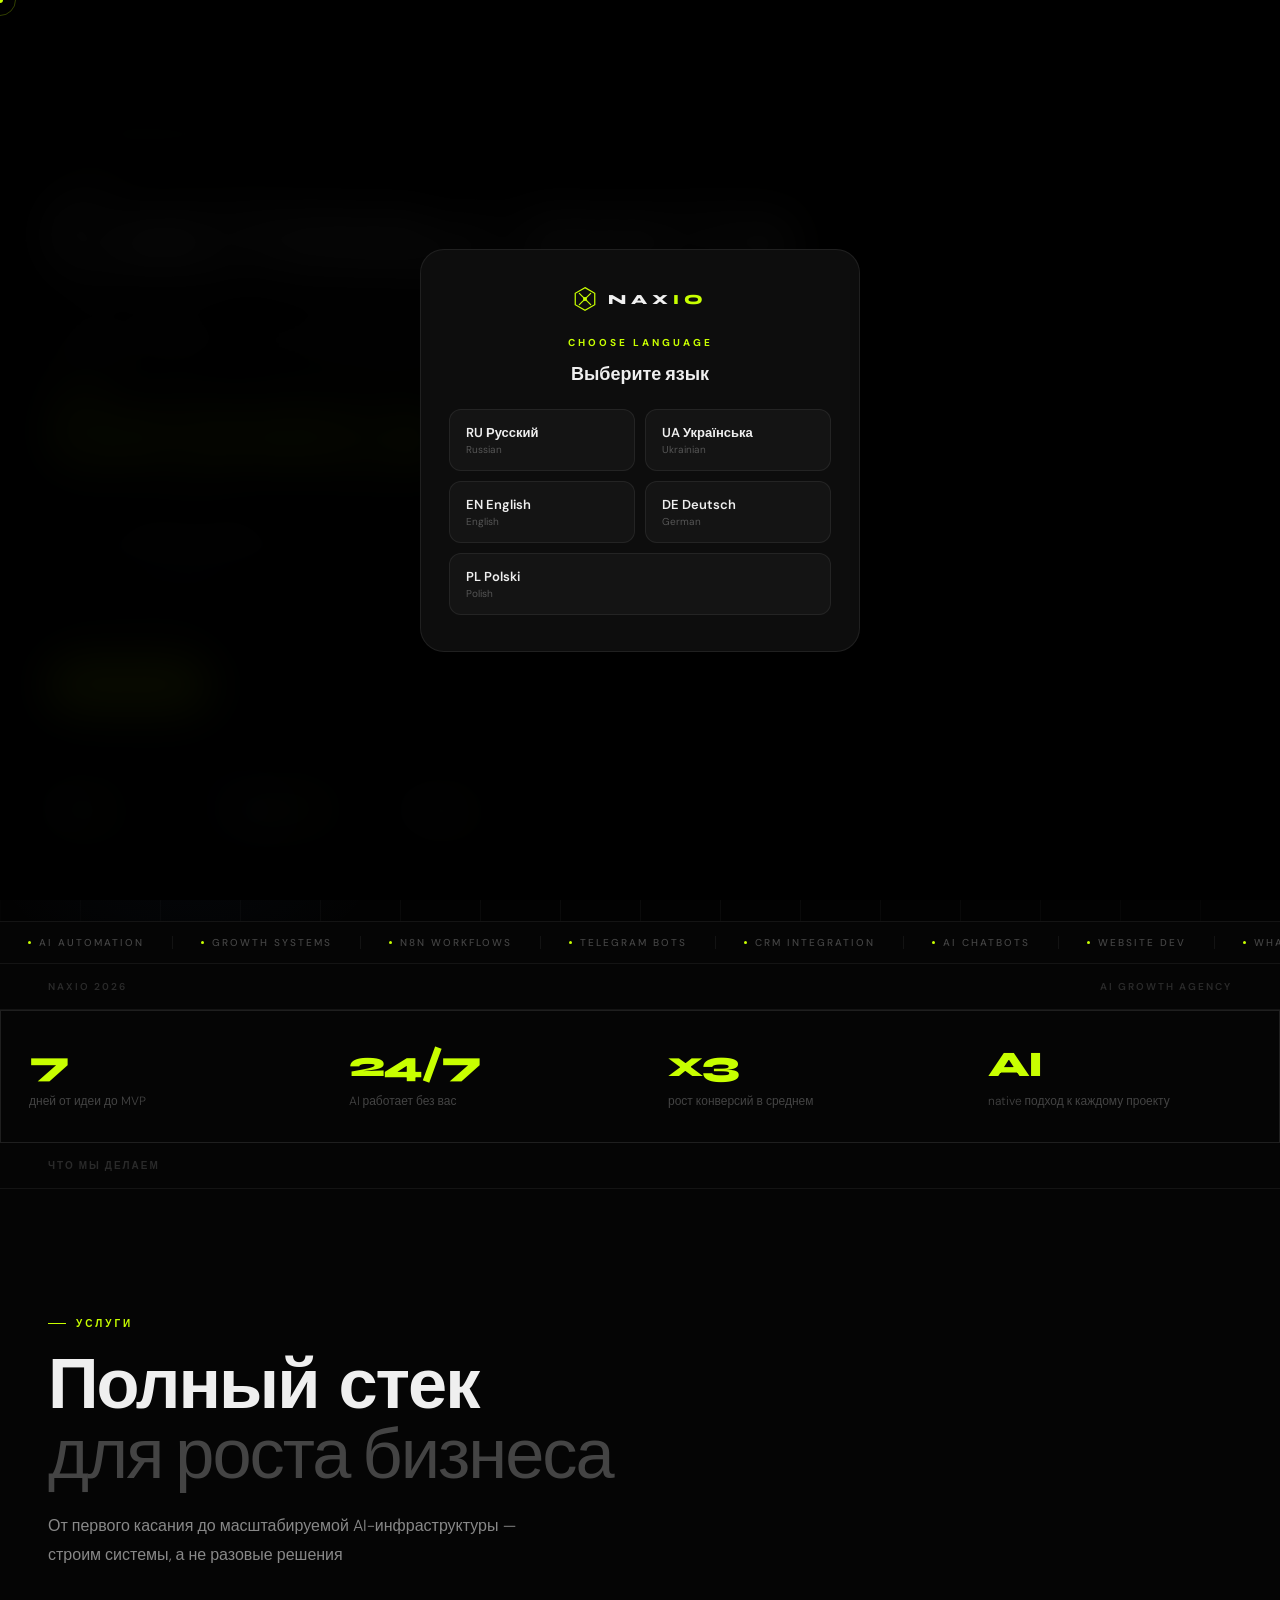
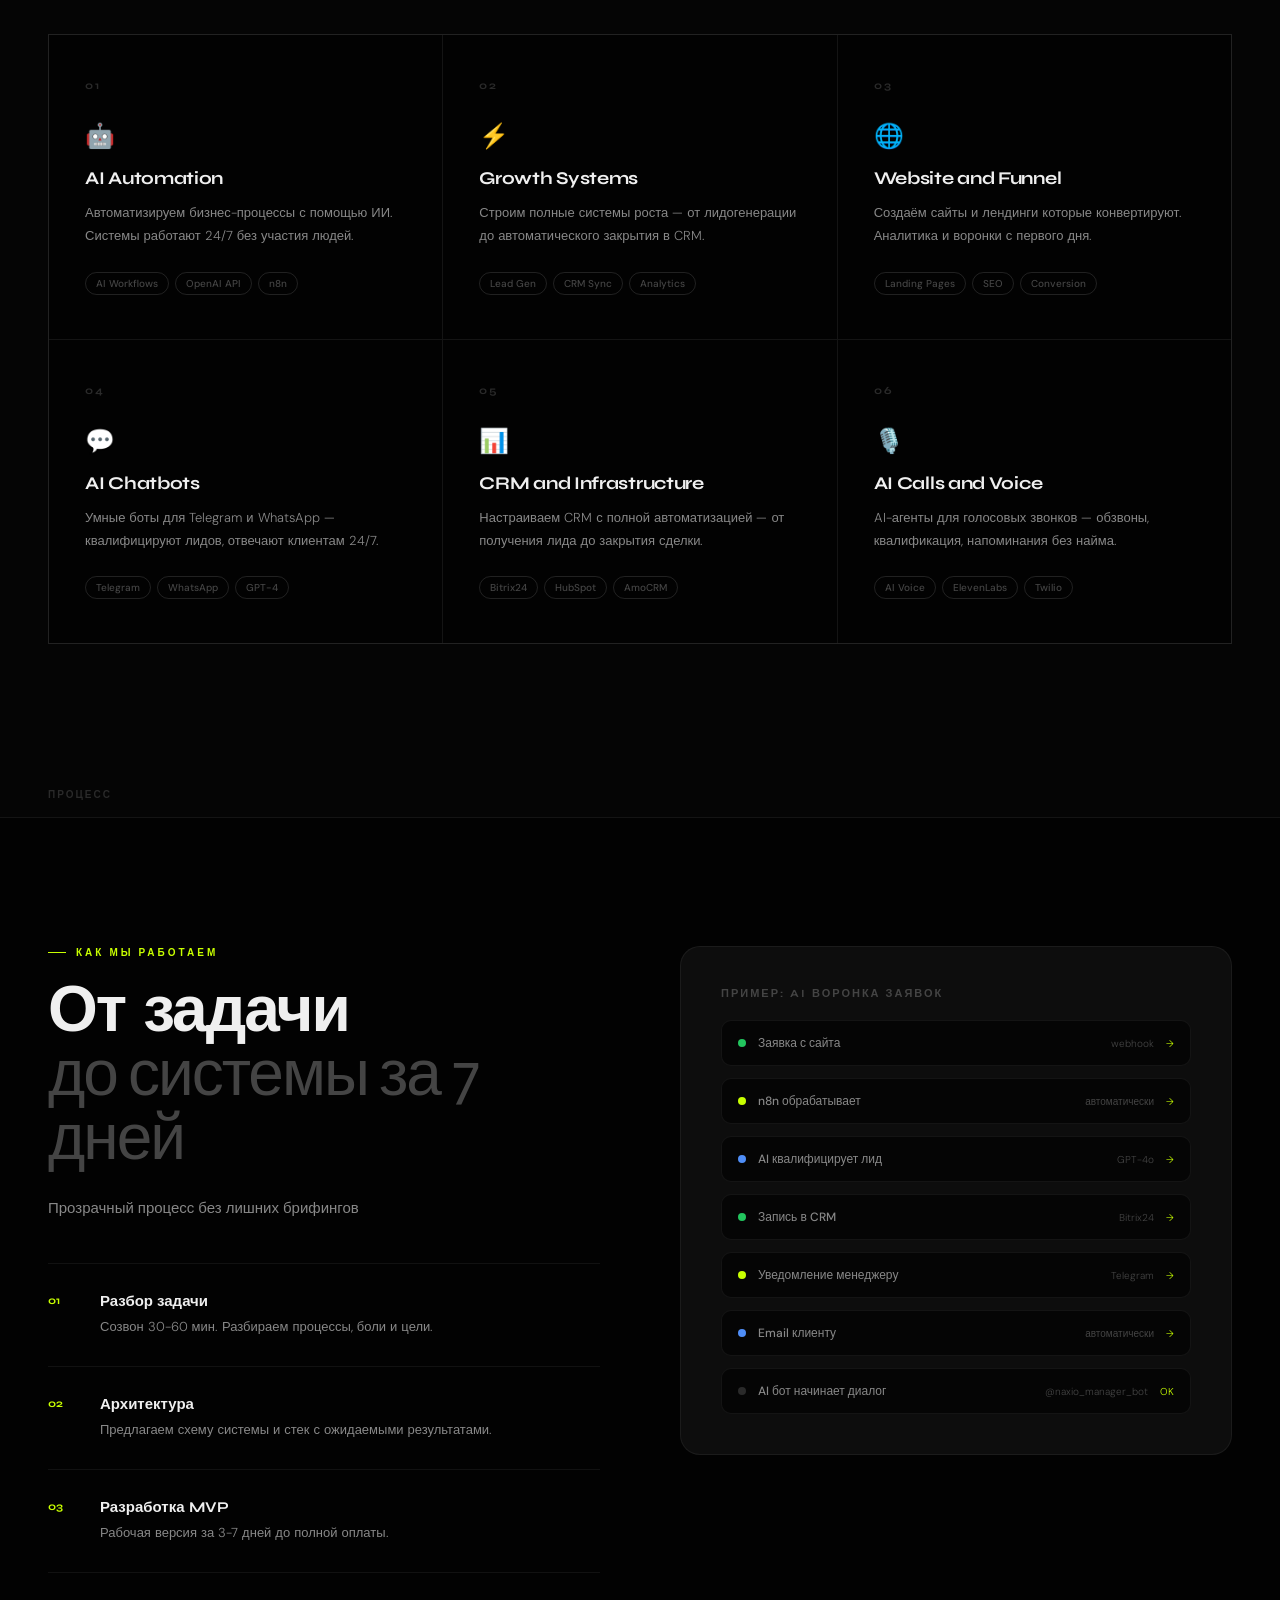
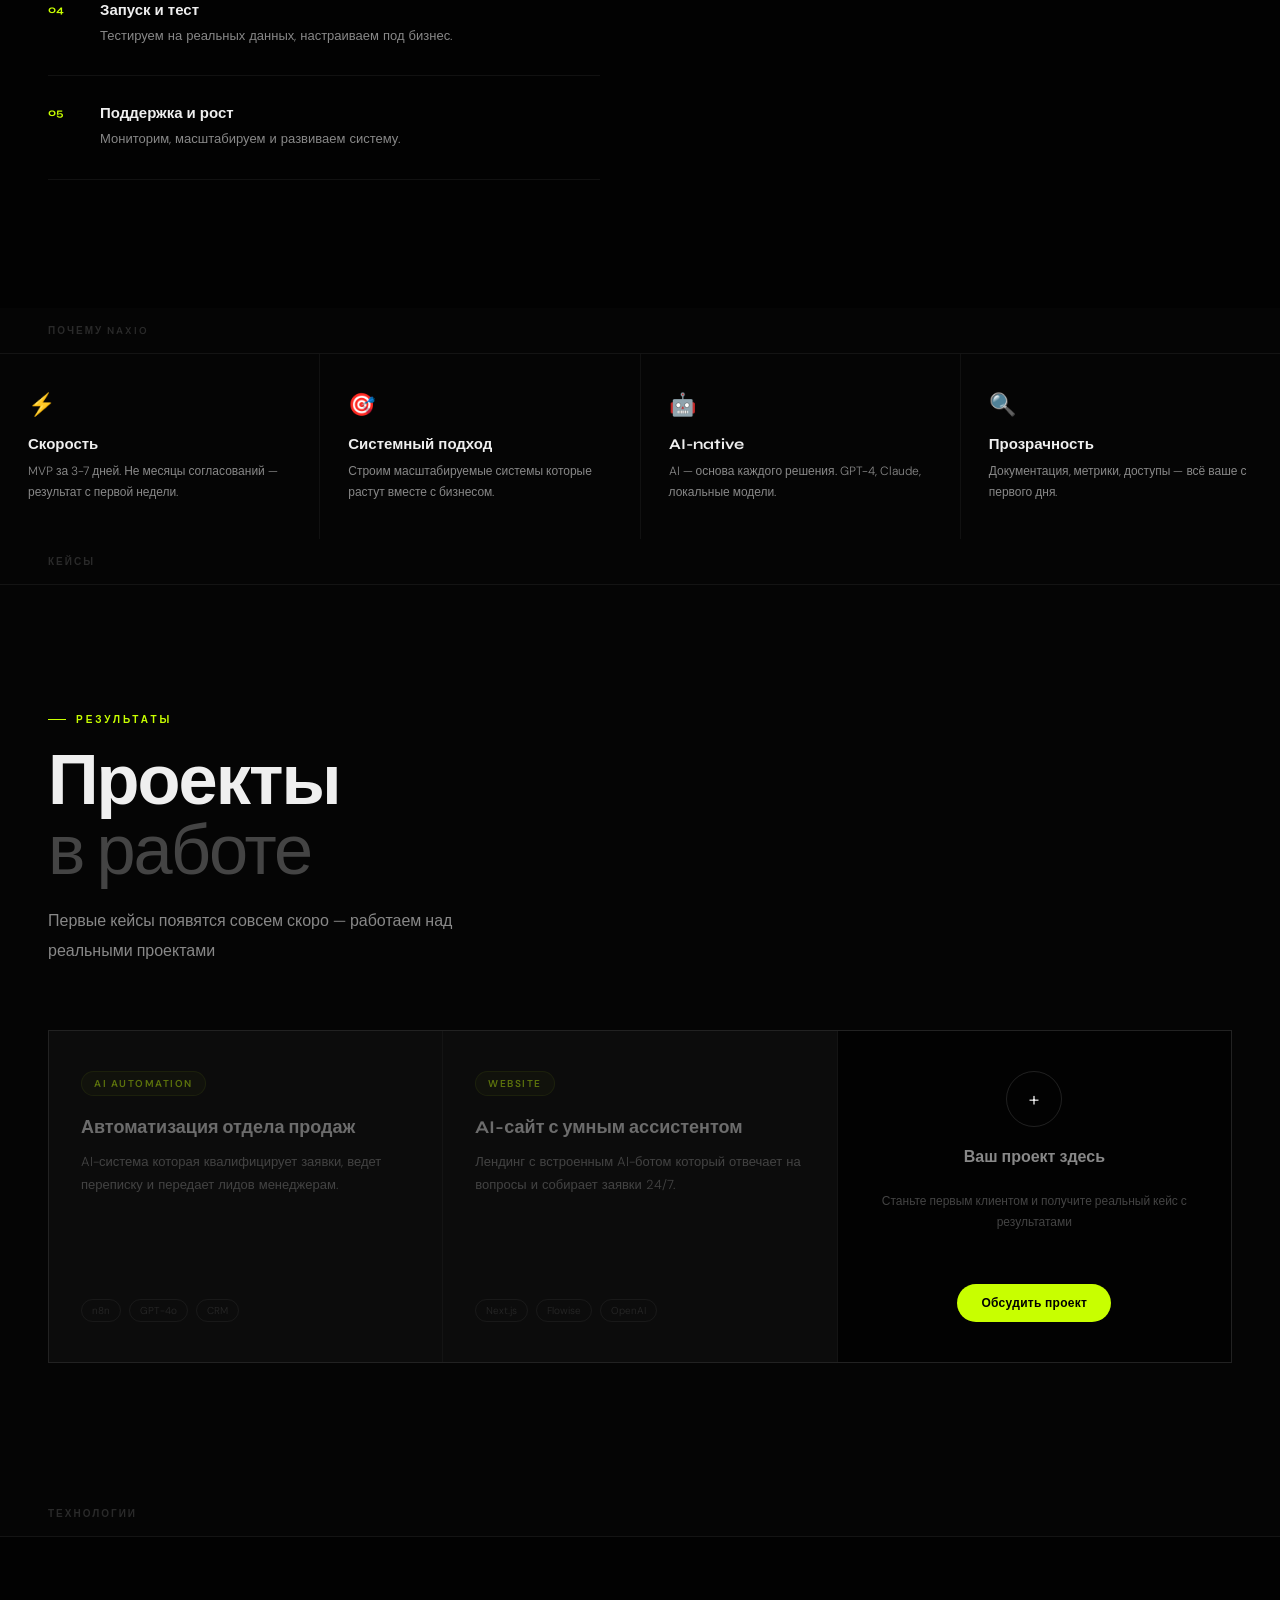
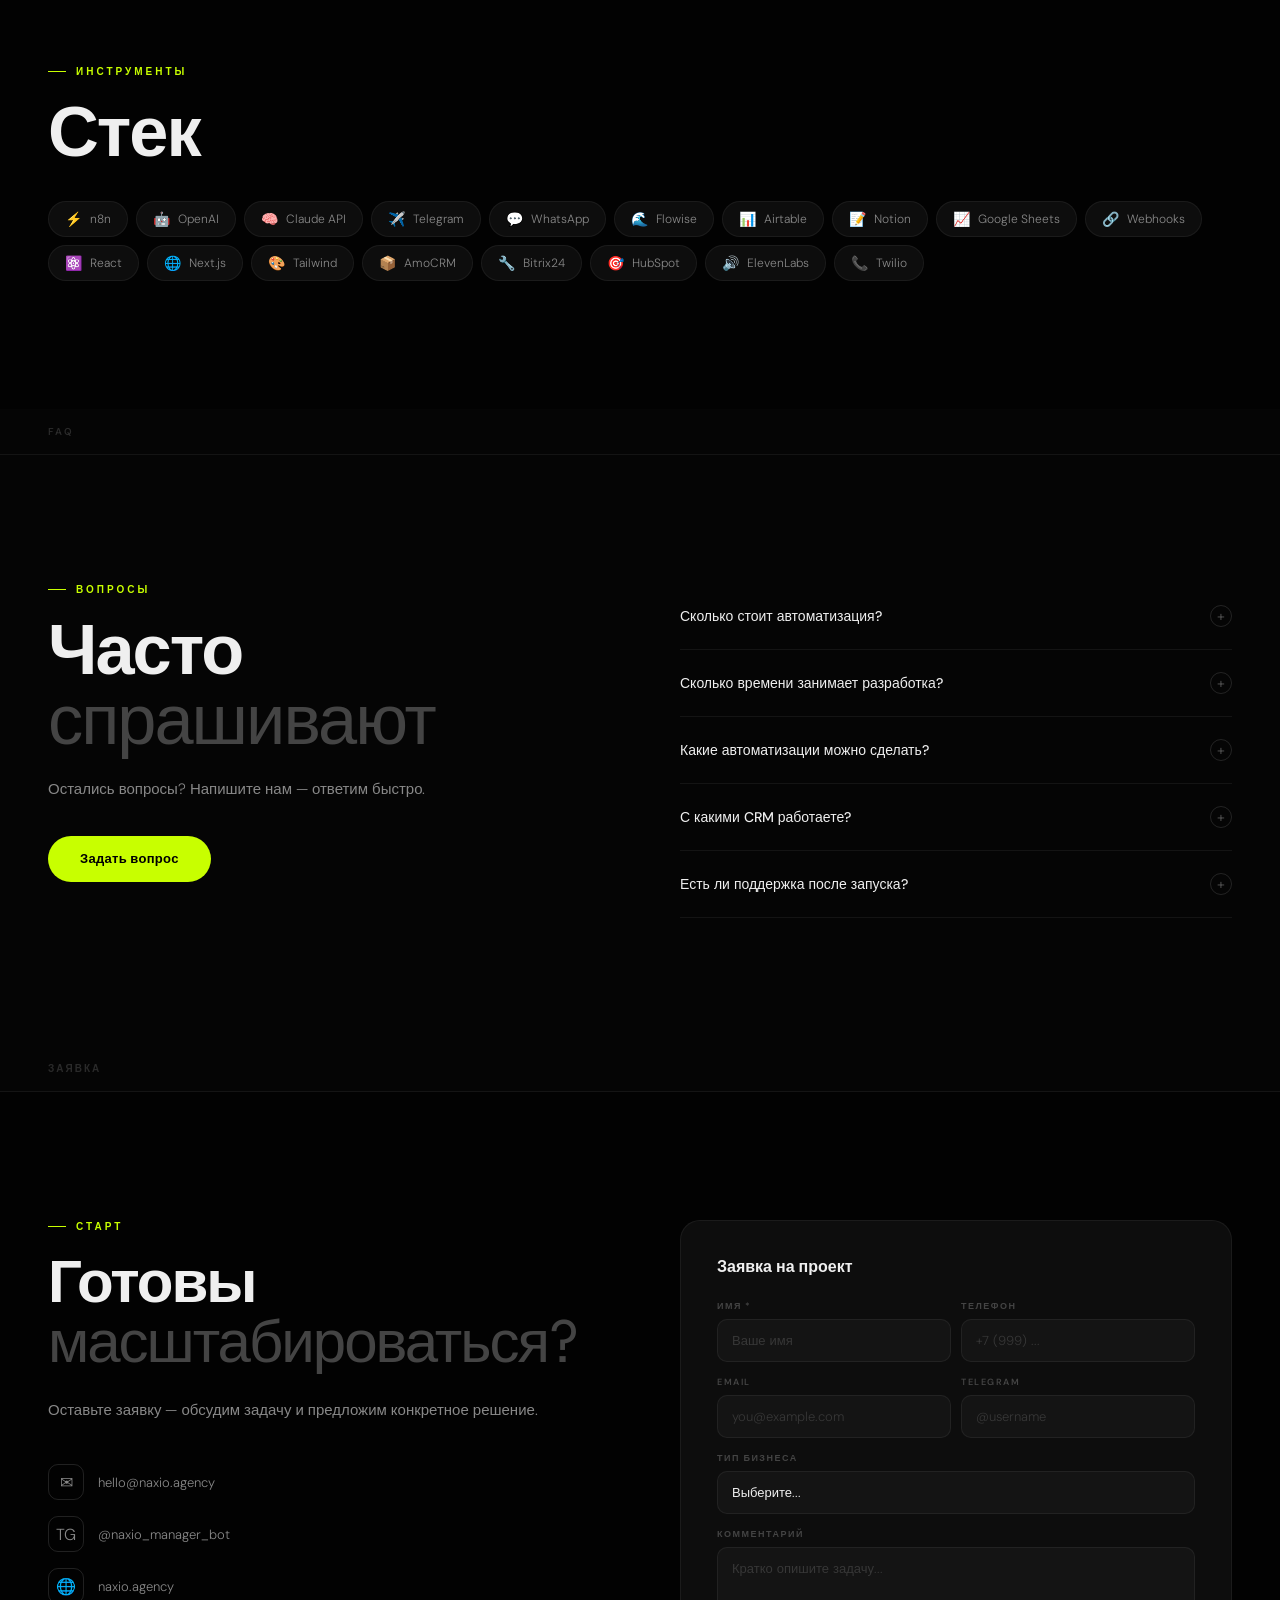
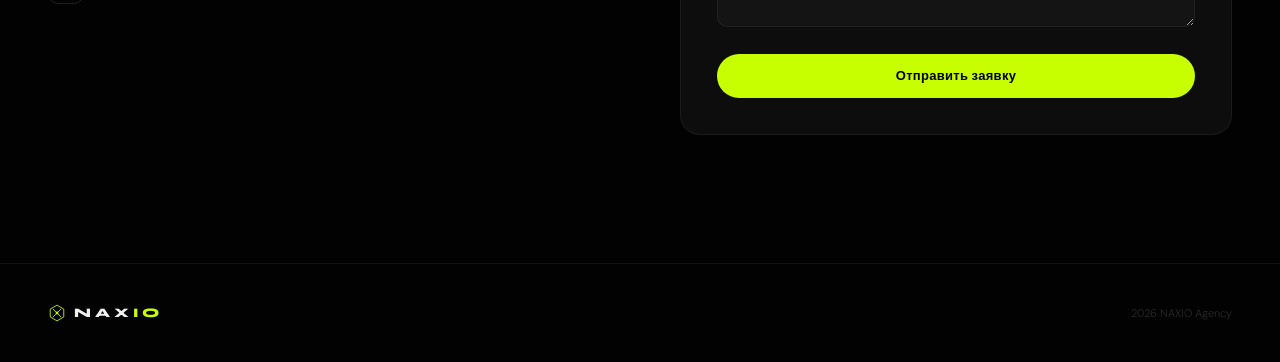
==== commit 6ca7d8c5: "Fix: JS syntax error resolved, simplified translation object" ====
--- a/index.html
+++ b/index.html
@@ -9,26 +9,21 @@
 <link href="https://fonts.googleapis.com/css2?family=Syne:wght@400;500;600;700;800&family=DM+Sans:ital,wght@0,300;0,400;0,500;1,300&display=swap" rel="stylesheet"/>
 <style>
 *,*::before,*::after{box-sizing:border-box;margin:0;padding:0}
-:root{
-  --bg:#020202;--bg2:#050505;--bg3:#0a0a0a;--card:#0d0d0d;
-  --line:rgba(255,255,255,.06);--line2:rgba(255,255,255,.12);
-  --w:#efefef;--w2:#888;--w3:#444;--w4:#2a2a2a;
-  --volt:#c8ff00;--blue:#4f8ef7;
-}
+:root{--bg:#020202;--bg2:#050505;--card:#0d0d0d;--line:rgba(255,255,255,.06);--line2:rgba(255,255,255,.12);--w:#efefef;--w2:#888;--w3:#444;--w4:#2a2a2a;--volt:#c8ff00;--blue:#4f8ef7}
 html{scroll-behavior:smooth}
 body{background:var(--bg);color:var(--w);font-family:'DM Sans',sans-serif;font-weight:300;overflow-x:hidden;cursor:none}
 ::-webkit-scrollbar{width:0}
 #cur{position:fixed;width:6px;height:6px;background:var(--volt);border-radius:50%;pointer-events:none;z-index:9999;transform:translate(-50%,-50%)}
 #cring{position:fixed;width:32px;height:32px;border:1px solid rgba(200,255,0,.25);border-radius:50%;pointer-events:none;z-index:9998;transform:translate(-50%,-50%);transition:all .12s}
-#lang-overlay{pointer-events:all !important}
-#lang-overlay *{pointer-events:all !important;cursor:pointer !important}
+#lang-overlay,#lang-overlay *{pointer-events:all !important}
+#lang-overlay button{cursor:pointer !important}
 nav{position:fixed;top:0;left:0;right:0;z-index:200;height:58px;display:flex;align-items:center;justify-content:space-between;padding:0 48px;background:rgba(2,2,2,.9);backdrop-filter:blur(32px);border-bottom:1px solid var(--line)}
 .n-logo{display:flex;align-items:center;gap:10px;text-decoration:none}
 .n-mark svg{width:28px;height:28px}
 .n-wordmark{font-family:'Syne',sans-serif;font-size:15px;font-weight:800;letter-spacing:5px;color:var(--w)}
 .n-wordmark em{color:var(--volt);font-style:normal}
 .nav-links{display:flex;gap:2px;list-style:none}
-.nav-links a{font-size:13px;font-weight:400;color:var(--w2);text-decoration:none;padding:7px 14px;border-radius:8px;transition:color .2s}
+.nav-links a{font-size:13px;color:var(--w2);text-decoration:none;padding:7px 14px;border-radius:8px;transition:color .2s}
 .nav-links a:hover{color:var(--w)}
 .nav-cta{font-family:'Syne',sans-serif;font-size:12px;font-weight:700;background:var(--volt);color:#000;border:none;padding:9px 20px;border-radius:980px;cursor:pointer;letter-spacing:.5px;transition:transform .2s,box-shadow .2s}
 .nav-cta:hover{transform:scale(1.04);box-shadow:0 0 32px rgba(200,255,0,.3)}
@@ -49,7 +44,7 @@
 .hero-btns{position:relative;z-index:1;display:flex;gap:12px;flex-wrap:wrap;margin-bottom:80px}
 .btn-main{font-family:'Syne',sans-serif;font-size:13px;font-weight:700;background:var(--volt);color:#000;border:none;padding:15px 32px;border-radius:980px;cursor:pointer;letter-spacing:.3px;transition:transform .25s,box-shadow .25s}
 .btn-main:hover{transform:scale(1.04);box-shadow:0 0 48px rgba(200,255,0,.28)}
-.btn-ghost{font-family:'DM Sans',sans-serif;font-size:13px;font-weight:400;background:transparent;color:var(--w2);border:1px solid var(--line2);padding:15px 32px;border-radius:980px;cursor:pointer;transition:border-color .2s,color .2s}
+.btn-ghost{font-family:'DM Sans',sans-serif;font-size:13px;background:transparent;color:var(--w2);border:1px solid var(--line2);padding:15px 32px;border-radius:980px;cursor:pointer;transition:border-color .2s,color .2s}
 .btn-ghost:hover{border-color:rgba(255,255,255,.3);color:var(--w)}
 .hero-stats{position:relative;z-index:1;display:flex;gap:48px;flex-wrap:wrap}
 .hstat-n{font-family:'Syne',sans-serif;font-size:28px;font-weight:800;color:var(--w);letter-spacing:-1px}
@@ -111,16 +106,16 @@
 .case-card:hover{background:var(--card)}
 .case-soon{opacity:.4}
 .case-tag{display:inline-flex;font-size:10px;font-weight:600;letter-spacing:1.5px;text-transform:uppercase;color:var(--volt);background:rgba(200,255,0,.06);border:1px solid rgba(200,255,0,.15);padding:5px 12px;border-radius:980px;margin-bottom:20px}
-.case-card h3{font-family:'Syne',sans-serif;font-size:18px;font-weight:700;letter-spacing:-.3px;margin-bottom:12px;line-height:1.3}
+.case-card h3{font-family:'Syne',sans-serif;font-size:18px;font-weight:700;margin-bottom:12px;line-height:1.3}
 .case-card p{font-size:13px;color:var(--w2);line-height:1.75;flex:1;margin-bottom:24px}
 .case-meta{display:flex;flex-wrap:wrap;gap:8px}
-.case-chip{font-size:10px;font-weight:500;border:1px solid var(--line2);padding:4px 10px;border-radius:20px;color:var(--w3)}
+.case-chip{font-size:10px;border:1px solid var(--line2);padding:4px 10px;border-radius:20px;color:var(--w3)}
 .case-coming{display:flex;flex-direction:column;align-items:center;justify-content:center;text-align:center;gap:12px;height:100%}
 .case-coming-ico{width:56px;height:56px;border:1px solid var(--line2);border-radius:50%;display:flex;align-items:center;justify-content:center;font-size:20px;margin-bottom:8px}
 .case-coming h3{font-family:'Syne',sans-serif;font-size:16px;font-weight:700;color:var(--w2)}
 .case-coming p{font-size:12px;color:var(--w3);line-height:1.7}
 .stack-pills{display:flex;flex-wrap:wrap;gap:8px;margin-top:32px}
-.tp{display:flex;align-items:center;gap:8px;background:var(--card);border:1px solid var(--line);padding:8px 16px;border-radius:980px;font-size:12px;color:var(--w2);cursor:none;transition:border-color .2s,color .2s}
+.tp{display:flex;align-items:center;gap:8px;background:var(--card);border:1px solid var(--line);padding:8px 16px;border-radius:980px;font-size:12px;color:var(--w2);transition:border-color .2s,color .2s}
 .tp:hover{border-color:var(--line2);color:var(--w)}
 .tp span{font-size:14px}
 .faq-list{max-width:680px}
@@ -176,26 +171,25 @@
 </style>
 </head>
 <body>
-<div id="lang-overlay" style="position:fixed;inset:0;background:rgba(0,0,0,.95);z-index:9000;display:flex;align-items:center;justify-content:center;backdrop-filter:blur(24px);padding:16px;overflow-y:auto;pointer-events:all">
+<div id="lang-overlay" style="position:fixed;inset:0;background:rgba(0,0,0,.95);z-index:9000;display:flex;align-items:center;justify-content:center;backdrop-filter:blur(24px);padding:16px;overflow-y:auto">
   <div style="background:#0d0d0d;border:1px solid rgba(255,255,255,.08);border-radius:24px;padding:36px 28px;max-width:440px;width:100%;text-align:center;animation:modalIn .5s cubic-bezier(.16,1,.3,1) both;margin:auto">
     <div style="display:flex;align-items:center;justify-content:center;gap:10px;margin-bottom:24px">
       <svg width="26" height="26" viewBox="0 0 32 32" fill="none"><polygon points="16,2 28,9 28,23 16,30 4,23 4,9" stroke="#c8ff00" stroke-width="1.5" fill="none"/><line x1="9" y1="9" x2="23" y2="23" stroke="#c8ff00" stroke-width="1.5" stroke-linecap="round"/><line x1="23" y1="9" x2="9" y2="23" stroke="#c8ff00" stroke-width="1.5" stroke-linecap="round"/><circle cx="16" cy="16" r="2.5" fill="#c8ff00"/></svg>
       <span style="font-family:'Syne',sans-serif;font-size:14px;font-weight:800;letter-spacing:5px;color:#efefef">NAX<em style="color:#c8ff00;font-style:normal">IO</em></span>
     </div>
     <p style="font-size:10px;font-weight:700;letter-spacing:3px;text-transform:uppercase;color:#c8ff00;margin-bottom:14px">Choose language</p>
-    <h2 style="font-family:'Syne',sans-serif;font-size:18px;font-weight:700;letter-spacing:-.5px;margin-bottom:24px;color:#efefef">Выберите язык</h2>
+    <h2 style="font-family:'Syne',sans-serif;font-size:18px;font-weight:700;margin-bottom:24px;color:#efefef">Выберите язык</h2>
     <div style="display:grid;grid-template-columns:1fr 1fr;gap:10px">
-      <button onclick="setLang('ru')" style="display:flex;align-items:center;gap:12px;background:rgba(255,255,255,.03);border:1px solid rgba(255,255,255,.07);border-radius:12px;padding:14px 16px;cursor:pointer;font-family:'DM Sans',sans-serif;color:#efefef;text-align:left;transition:border-color .2s"><div style="text-align:left"><div style="font-size:13px;font-weight:600">🇷🇺 Русский</div><div style="font-size:10px;color:#555;margin-top:2px">Russian</div></div></button>
-      <button onclick="setLang('ua')" style="display:flex;align-items:center;gap:12px;background:rgba(255,255,255,.03);border:1px solid rgba(255,255,255,.07);border-radius:12px;padding:14px 16px;cursor:pointer;font-family:'DM Sans',sans-serif;color:#efefef;text-align:left;transition:border-color .2s"><div style="text-align:left"><div style="font-size:13px;font-weight:600">🇺🇦 Українська</div><div style="font-size:10px;color:#555;margin-top:2px">Ukrainian</div></div></button>
-      <button onclick="setLang('en')" style="display:flex;align-items:center;gap:12px;background:rgba(255,255,255,.03);border:1px solid rgba(255,255,255,.07);border-radius:12px;padding:14px 16px;cursor:pointer;font-family:'DM Sans',sans-serif;color:#efefef;text-align:left;transition:border-color .2s"><div style="text-align:left"><div style="font-size:13px;font-weight:600">🇬🇧 English</div><div style="font-size:10px;color:#555;margin-top:2px">English</div></div></button>
-      <button onclick="setLang('de')" style="display:flex;align-items:center;gap:12px;background:rgba(255,255,255,.03);border:1px solid rgba(255,255,255,.07);border-radius:12px;padding:14px 16px;cursor:pointer;font-family:'DM Sans',sans-serif;color:#efefef;text-align:left;transition:border-color .2s"><div style="text-align:left"><div style="font-size:13px;font-weight:600">🇩🇪 Deutsch</div><div style="font-size:10px;color:#555;margin-top:2px">German</div></div></button>
-      <button onclick="setLang('pl')" style="display:flex;align-items:center;gap:12px;background:rgba(255,255,255,.03);border:1px solid rgba(255,255,255,.07);border-radius:12px;padding:14px 16px;cursor:pointer;font-family:'DM Sans',sans-serif;color:#efefef;text-align:left;transition:border-color .2s;grid-column:1/-1"><div style="text-align:left"><div style="font-size:13px;font-weight:600">🇵🇱 Polski</div><div style="font-size:10px;color:#555;margin-top:2px">Polish</div></div></button>
+      <button onclick="setLang('ru')" style="display:flex;align-items:center;gap:12px;background:rgba(255,255,255,.03);border:1px solid rgba(255,255,255,.07);border-radius:12px;padding:14px 16px;cursor:pointer;font-family:'DM Sans',sans-serif;color:#efefef;text-align:left"><div><div style="font-size:13px;font-weight:600">RU Русский</div><div style="font-size:10px;color:#555;margin-top:2px">Russian</div></div></button>
+      <button onclick="setLang('ua')" style="display:flex;align-items:center;gap:12px;background:rgba(255,255,255,.03);border:1px solid rgba(255,255,255,.07);border-radius:12px;padding:14px 16px;cursor:pointer;font-family:'DM Sans',sans-serif;color:#efefef;text-align:left"><div><div style="font-size:13px;font-weight:600">UA Українська</div><div style="font-size:10px;color:#555;margin-top:2px">Ukrainian</div></div></button>
+      <button onclick="setLang('en')" style="display:flex;align-items:center;gap:12px;background:rgba(255,255,255,.03);border:1px solid rgba(255,255,255,.07);border-radius:12px;padding:14px 16px;cursor:pointer;font-family:'DM Sans',sans-serif;color:#efefef;text-align:left"><div><div style="font-size:13px;font-weight:600">EN English</div><div style="font-size:10px;color:#555;margin-top:2px">English</div></div></button>
+      <button onclick="setLang('de')" style="display:flex;align-items:center;gap:12px;background:rgba(255,255,255,.03);border:1px solid rgba(255,255,255,.07);border-radius:12px;padding:14px 16px;cursor:pointer;font-family:'DM Sans',sans-serif;color:#efefef;text-align:left"><div><div style="font-size:13px;font-weight:600">DE Deutsch</div><div style="font-size:10px;color:#555;margin-top:2px">German</div></div></button>
+      <button onclick="setLang('pl')" style="display:flex;align-items:center;gap:12px;background:rgba(255,255,255,.03);border:1px solid rgba(255,255,255,.07);border-radius:12px;padding:14px 16px;cursor:pointer;font-family:'DM Sans',sans-serif;color:#efefef;text-align:left;grid-column:1/-1"><div><div style="font-size:13px;font-weight:600">PL Polski</div><div style="font-size:10px;color:#555;margin-top:2px">Polish</div></div></button>
     </div>
   </div>
 </div>
 <style>@keyframes modalIn{from{opacity:0;transform:scale(.95) translateY(16px)}to{opacity:1;transform:scale(1) translateY(0)}}</style>
-<div id="cur"></div>
-<div id="cring"></div>
+<div id="cur"></div><div id="cring"></div>
 <button class="float-btn" id="fb" onclick="goForm()">Начать проект →</button>
 <nav>
   <a class="n-logo" href="#"><div class="n-mark"><svg viewBox="0 0 32 32" fill="none"><polygon points="16,2 28,9 28,23 16,30 4,23 4,9" stroke="#c8ff00" stroke-width="1.5" fill="none"/><line x1="9" y1="9" x2="23" y2="23" stroke="#c8ff00" stroke-width="1.5" stroke-linecap="round"/><line x1="23" y1="9" x2="9" y2="23" stroke="#c8ff00" stroke-width="1.5" stroke-linecap="round"/><circle cx="16" cy="16" r="2.5" fill="#c8ff00"/><circle cx="16" cy="2" r="1.2" fill="#c8ff00"/><circle cx="28" cy="9" r="1.2" fill="#c8ff00"/><circle cx="28" cy="23" r="1.2" fill="#c8ff00"/><circle cx="16" cy="30" r="1.2" fill="#c8ff00"/><circle cx="4" cy="23" r="1.2" fill="#c8ff00"/><circle cx="4" cy="9" r="1.2" fill="#c8ff00"/></svg></div><div class="n-wordmark">NAX<em>IO</em></div></a>
@@ -212,19 +206,19 @@
   <div class="hero-stats rv rv-d4">
     <div><div class="hstat-n">7<span>дн</span></div><div class="hstat-l">от идеи до запуска</div></div>
     <div><div class="hstat-n">24<span>/7</span></div><div class="hstat-l">AI работает без вас</div></div>
-    <div><div class="hstat-n">×3<span>+</span></div><div class="hstat-l">рост конверсий</div></div>
+    <div><div class="hstat-n">x3<span>+</span></div><div class="hstat-l">рост конверсий</div></div>
   </div>
   <div class="hero-scroll"><div class="hero-scroll-line"></div><div class="hero-scroll-txt">Scroll</div></div>
 </section>
 <div class="strip"><div class="strack"><div class="sitem"><span class="sdot"></span>AI Automation</div><div class="sitem"><span class="sdot"></span>Growth Systems</div><div class="sitem"><span class="sdot"></span>n8n Workflows</div><div class="sitem"><span class="sdot"></span>Telegram Bots</div><div class="sitem"><span class="sdot"></span>CRM Integration</div><div class="sitem"><span class="sdot"></span>AI Chatbots</div><div class="sitem"><span class="sdot"></span>Website Dev</div><div class="sitem"><span class="sdot"></span>WhatsApp Bots</div><div class="sitem"><span class="sdot"></span>Performance Marketing</div><div class="sitem"><span class="sdot"></span>OpenAI API</div><div class="sitem"><span class="sdot"></span>Lead Generation</div><div class="sitem"><span class="sdot"></span>Funnel Automation</div><div class="sitem"><span class="sdot"></span>AI Automation</div><div class="sitem"><span class="sdot"></span>Growth Systems</div><div class="sitem"><span class="sdot"></span>n8n Workflows</div><div class="sitem"><span class="sdot"></span>Telegram Bots</div><div class="sitem"><span class="sdot"></span>CRM Integration</div><div class="sitem"><span class="sdot"></span>AI Chatbots</div><div class="sitem"><span class="sdot"></span>Website Dev</div><div class="sitem"><span class="sdot"></span>WhatsApp Bots</div><div class="sitem"><span class="sdot"></span>Performance Marketing</div><div class="sitem"><span class="sdot"></span>OpenAI API</div><div class="sitem"><span class="sdot"></span>Lead Generation</div><div class="sitem"><span class="sdot"></span>Funnel Automation</div></div></div>
-<div class="label-section"><span>NAXIO · 2026</span><span>AI-Powered Growth Agency</span></div>
+<div class="label-section"><span>NAXIO 2026</span><span>AI Growth Agency</span></div>
 <div class="highlight-row">
-  <div class="hl rv"><div class="hl-n">7</div><div class="hl-l">дней от идеи<br>до рабочего MVP</div></div>
-  <div class="hl rv rv-d1"><div class="hl-n">∞</div><div class="hl-l">масштабирование<br>без найма</div></div>
-  <div class="hl rv rv-d2"><div class="hl-n">24h</div><div class="hl-l">выход на результат<br>после запуска</div></div>
-  <div class="hl rv rv-d3"><div class="hl-n">AI</div><div class="hl-l">native подход<br>к каждому проекту</div></div>
+  <div class="hl rv"><div class="hl-n">7</div><div class="hl-l">дней от идеи до MVP</div></div>
+  <div class="hl rv rv-d1"><div class="hl-n">24/7</div><div class="hl-l">AI работает без вас</div></div>
+  <div class="hl rv rv-d2"><div class="hl-n">x3</div><div class="hl-l">рост конверсий в среднем</div></div>
+  <div class="hl rv rv-d3"><div class="hl-n">AI</div><div class="hl-l">native подход к каждому проекту</div></div>
 </div>
-<div class="label-section"><span id="svc-eye-lbl">Что мы делаем</span></div>
+<div class="label-section"><span id="svc-lbl">Что мы делаем</span></div>
 <section class="sec" id="services" style="background:var(--bg2)">
   <div class="sec-inner">
     <div class="eyebrow rv" id="svc-eye">Услуги</div>
@@ -233,25 +227,25 @@
     <div class="svc-grid rv">
       <div class="svc"><div class="svc-num">01</div><div class="svc-ico">🤖</div><h3>AI Automation</h3><p>Автоматизируем бизнес-процессы с помощью ИИ. Системы работают 24/7 без участия людей.</p><div class="svc-tags"><span class="stag">AI Workflows</span><span class="stag">OpenAI API</span><span class="stag">n8n</span></div></div>
       <div class="svc"><div class="svc-num">02</div><div class="svc-ico">⚡</div><h3>Growth Systems</h3><p>Строим полные системы роста — от лидогенерации до автоматического закрытия в CRM.</p><div class="svc-tags"><span class="stag">Lead Gen</span><span class="stag">CRM Sync</span><span class="stag">Analytics</span></div></div>
-      <div class="svc"><div class="svc-num">03</div><div class="svc-ico">🌐</div><h3>Website & Funnel</h3><p>Создаём сайты и лендинги которые конвертируют. Аналитика и воронки с первого дня.</p><div class="svc-tags"><span class="stag">Landing Pages</span><span class="stag">SEO</span><span class="stag">Conversion</span></div></div>
+      <div class="svc"><div class="svc-num">03</div><div class="svc-ico">🌐</div><h3>Website and Funnel</h3><p>Создаём сайты и лендинги которые конвертируют. Аналитика и воронки с первого дня.</p><div class="svc-tags"><span class="stag">Landing Pages</span><span class="stag">SEO</span><span class="stag">Conversion</span></div></div>
       <div class="svc"><div class="svc-num">04</div><div class="svc-ico">💬</div><h3>AI Chatbots</h3><p>Умные боты для Telegram и WhatsApp — квалифицируют лидов, отвечают клиентам 24/7.</p><div class="svc-tags"><span class="stag">Telegram</span><span class="stag">WhatsApp</span><span class="stag">GPT-4</span></div></div>
-      <div class="svc"><div class="svc-num">05</div><div class="svc-ico">📊</div><h3>CRM & Infrastructure</h3><p>Настраиваем CRM с полной автоматизацией — от получения лида до закрытия сделки.</p><div class="svc-tags"><span class="stag">Bitrix24</span><span class="stag">HubSpot</span><span class="stag">AmoCRM</span></div></div>
-      <div class="svc"><div class="svc-num">06</div><div class="svc-ico">🎙️</div><h3>AI Calls & Voice</h3><p>AI-агенты для голосовых звонков — обзвоны, квалификация, напоминания без найма.</p><div class="svc-tags"><span class="stag">AI Voice</span><span class="stag">ElevenLabs</span><span class="stag">Twilio</span></div></div>
-    </div>
-  </div>
-</section>
-<div class="label-section"><span id="proc-eye-lbl">Процесс</span></div>
+      <div class="svc"><div class="svc-num">05</div><div class="svc-ico">📊</div><h3>CRM and Infrastructure</h3><p>Настраиваем CRM с полной автоматизацией — от получения лида до закрытия сделки.</p><div class="svc-tags"><span class="stag">Bitrix24</span><span class="stag">HubSpot</span><span class="stag">AmoCRM</span></div></div>
+      <div class="svc"><div class="svc-num">06</div><div class="svc-ico">🎙️</div><h3>AI Calls and Voice</h3><p>AI-агенты для голосовых звонков — обзвоны, квалификация, напоминания без найма.</p><div class="svc-tags"><span class="stag">AI Voice</span><span class="stag">ElevenLabs</span><span class="stag">Twilio</span></div></div>
+    </div>
+  </div>
+</section>
+<div class="label-section"><span id="proc-lbl">Процесс</span></div>
 <section class="sec" id="process" style="background:var(--bg)">
   <div class="sec-inner">
     <div class="how-grid">
-      <div class="how-left">
+      <div>
         <div class="eyebrow rv" id="proc-eye">Как мы работаем</div>
-        <h2 class="rv" id="proc-h" style="font-family:'Syne',sans-serif;font-size:clamp(36px,5vw,64px);font-weight:800;line-height:1;letter-spacing:-2px;margin-bottom:24px">От задачи<br><span style="color:var(--w3);font-weight:400">до системы<br>за 7 дней</span></h2>
-        <p class="rv" style="font-size:15px;color:var(--w2);line-height:1.85;margin-bottom:40px" id="proc-sub">Прозрачный процесс без лишних брифингов — сразу к делу</p>
+        <h2 class="rv" id="proc-h" style="font-family:'Syne',sans-serif;font-size:clamp(36px,5vw,64px);font-weight:800;line-height:1;letter-spacing:-2px;margin-bottom:24px">От задачи<br><span style="color:var(--w3);font-weight:400">до системы за 7 дней</span></h2>
+        <p class="rv" style="font-size:15px;color:var(--w2);line-height:1.85;margin-bottom:40px" id="proc-sub">Прозрачный процесс без лишних брифингов</p>
         <div class="how-steps">
-          <div class="hstep rv"><div class="hstep-n">01</div><div class="hstep-body"><h4>Разбор задачи</h4><p>Созвон 30–60 мин — разбираем процессы, боли и цели.</p></div></div>
+          <div class="hstep rv"><div class="hstep-n">01</div><div class="hstep-body"><h4>Разбор задачи</h4><p>Созвон 30-60 мин. Разбираем процессы, боли и цели.</p></div></div>
           <div class="hstep rv rv-d1"><div class="hstep-n">02</div><div class="hstep-body"><h4>Архитектура</h4><p>Предлагаем схему системы и стек с ожидаемыми результатами.</p></div></div>
-          <div class="hstep rv rv-d2"><div class="hstep-n">03</div><div class="hstep-body"><h4>Разработка MVP</h4><p>Рабочая версия за 3–7 дней до полной оплаты.</p></div></div>
+          <div class="hstep rv rv-d2"><div class="hstep-n">03</div><div class="hstep-body"><h4>Разработка MVP</h4><p>Рабочая версия за 3-7 дней до полной оплаты.</p></div></div>
           <div class="hstep rv rv-d3"><div class="hstep-n">04</div><div class="hstep-body"><h4>Запуск и тест</h4><p>Тестируем на реальных данных, настраиваем под бизнес.</p></div></div>
           <div class="hstep rv rv-d4"><div class="hstep-n">05</div><div class="hstep-body"><h4>Поддержка и рост</h4><p>Мониторим, масштабируем и развиваем систему.</p></div></div>
         </div>
@@ -265,7 +259,7 @@
           <div class="hv-row"><div class="hv-dot green"></div><div class="hv-label">Запись в CRM</div><div class="hv-status">Bitrix24</div><div class="hv-arrow">→</div></div>
           <div class="hv-row"><div class="hv-dot volt"></div><div class="hv-label">Уведомление менеджеру</div><div class="hv-status">Telegram</div><div class="hv-arrow">→</div></div>
           <div class="hv-row"><div class="hv-dot blue"></div><div class="hv-label">Email клиенту</div><div class="hv-status">автоматически</div><div class="hv-arrow">→</div></div>
-          <div class="hv-row"><div class="hv-dot gray"></div><div class="hv-label">AI бот начинает диалог</div><div class="hv-status">@naxio_manager_bot</div><div class="hv-arrow">✓</div></div>
+          <div class="hv-row"><div class="hv-dot gray"></div><div class="hv-label">AI бот начинает диалог</div><div class="hv-status">@naxio_manager_bot</div><div class="hv-arrow">OK</div></div>
         </div>
       </div>
     </div>
@@ -273,51 +267,51 @@
 </section>
 <div class="label-section"><span>Почему NAXIO</span></div>
 <div class="why-grid">
-  <div class="why-card rv"><div class="why-ico">⚡</div><h4>Скорость</h4><p>MVP за 3–7 дней. Не месяцы согласований — результат с первой недели.</p></div>
+  <div class="why-card rv"><div class="why-ico">⚡</div><h4>Скорость</h4><p>MVP за 3-7 дней. Не месяцы согласований — результат с первой недели.</p></div>
   <div class="why-card rv rv-d1"><div class="why-ico">🎯</div><h4>Системный подход</h4><p>Строим масштабируемые системы которые растут вместе с бизнесом.</p></div>
   <div class="why-card rv rv-d2"><div class="why-ico">🤖</div><h4>AI-native</h4><p>AI — основа каждого решения. GPT-4, Claude, локальные модели.</p></div>
   <div class="why-card rv rv-d3"><div class="why-ico">🔍</div><h4>Прозрачность</h4><p>Документация, метрики, доступы — всё ваше с первого дня.</p></div>
 </div>
-<div class="label-section"><span id="case-eye-lbl">Кейсы</span></div>
+<div class="label-section"><span id="case-lbl">Кейсы</span></div>
 <section class="sec" id="cases" style="background:var(--bg2)">
   <div class="sec-inner">
     <div class="eyebrow rv" id="case-eye">Результаты</div>
     <h2 class="sec-h rv" id="case-h">Проекты<br><span class="dim">в работе</span></h2>
     <p class="sec-sub rv" id="case-sub">Первые кейсы появятся совсем скоро — работаем над реальными проектами</p>
     <div class="cases-grid rv">
-      <div class="case-card case-soon"><div><div class="case-tag">🤖 AI Automation</div><h3>Автоматизация отдела продаж</h3><p>AI-система которая квалифицирует заявки, ведёт переписку и передаёт лидов менеджерам.</p></div><div class="case-meta"><span class="case-chip">n8n</span><span class="case-chip">GPT-4o</span><span class="case-chip">CRM</span></div></div>
-      <div class="case-card case-soon"><div><div class="case-tag">🌐 Website</div><h3>AI-сайт с умным ассистентом</h3><p>Лендинг с встроенным AI-ботом который отвечает на вопросы и собирает заявки 24/7.</p></div><div class="case-meta"><span class="case-chip">Next.js</span><span class="case-chip">Flowise</span><span class="case-chip">OpenAI</span></div></div>
-      <div class="case-card"><div class="case-coming"><div class="case-coming-ico">✦</div><h3>Ваш проект здесь</h3><p>Станьте первым клиентом и получите реальный кейс с результатами</p><button class="btn-main" style="margin-top:16px;font-size:12px;padding:12px 24px" onclick="goForm()">Обсудить проект →</button></div></div>
-    </div>
-  </div>
-</section>
-<div class="label-section"><span id="tech-eye-lbl">Технологии</span></div>
+      <div class="case-card case-soon"><div><div class="case-tag">AI Automation</div><h3>Автоматизация отдела продаж</h3><p>AI-система которая квалифицирует заявки, ведет переписку и передает лидов менеджерам.</p></div><div class="case-meta"><span class="case-chip">n8n</span><span class="case-chip">GPT-4o</span><span class="case-chip">CRM</span></div></div>
+      <div class="case-card case-soon"><div><div class="case-tag">Website</div><h3>AI-сайт с умным ассистентом</h3><p>Лендинг с встроенным AI-ботом который отвечает на вопросы и собирает заявки 24/7.</p></div><div class="case-meta"><span class="case-chip">Next.js</span><span class="case-chip">Flowise</span><span class="case-chip">OpenAI</span></div></div>
+      <div class="case-card"><div class="case-coming"><div class="case-coming-ico">+</div><h3>Ваш проект здесь</h3><p>Станьте первым клиентом и получите реальный кейс с результатами</p><button class="btn-main" style="margin-top:16px;font-size:12px;padding:12px 24px" onclick="goForm()">Обсудить проект</button></div></div>
+    </div>
+  </div>
+</section>
+<div class="label-section"><span id="tech-lbl">Технологии</span></div>
 <section class="sec" style="background:var(--bg)">
   <div class="sec-inner">
     <div class="eyebrow rv" id="tech-eye">Инструменты</div>
     <h2 class="sec-h rv" id="tech-h">Стек</h2>
-    <div class="stack-pills rv"><div class="tp"><span>⚡</span>n8n</div><div class="tp"><span>🤖</span>OpenAI API</div><div class="tp"><span>🧠</span>Claude API</div><div class="tp"><span>✈️</span>Telegram API</div><div class="tp"><span>💬</span>WhatsApp</div><div class="tp"><span>🌊</span>Flowise</div><div class="tp"><span>📊</span>Airtable</div><div class="tp"><span>📝</span>Notion</div><div class="tp"><span>📈</span>Google Sheets</div><div class="tp"><span>🔗</span>Webhooks</div><div class="tp"><span>⚛️</span>React</div><div class="tp"><span>🌐</span>Next.js</div><div class="tp"><span>🎨</span>Tailwind</div><div class="tp"><span>📦</span>AmoCRM</div><div class="tp"><span>🔧</span>Bitrix24</div><div class="tp"><span>🎯</span>HubSpot</div><div class="tp"><span>🔊</span>ElevenLabs</div><div class="tp"><span>📞</span>Twilio</div></div>
-  </div>
-</section>
-<div class="label-section"><span id="faq-eye-lbl">FAQ</span></div>
+    <div class="stack-pills rv"><div class="tp"><span>⚡</span>n8n</div><div class="tp"><span>🤖</span>OpenAI</div><div class="tp"><span>🧠</span>Claude API</div><div class="tp"><span>✈️</span>Telegram</div><div class="tp"><span>💬</span>WhatsApp</div><div class="tp"><span>🌊</span>Flowise</div><div class="tp"><span>📊</span>Airtable</div><div class="tp"><span>📝</span>Notion</div><div class="tp"><span>📈</span>Google Sheets</div><div class="tp"><span>🔗</span>Webhooks</div><div class="tp"><span>⚛️</span>React</div><div class="tp"><span>🌐</span>Next.js</div><div class="tp"><span>🎨</span>Tailwind</div><div class="tp"><span>📦</span>AmoCRM</div><div class="tp"><span>🔧</span>Bitrix24</div><div class="tp"><span>🎯</span>HubSpot</div><div class="tp"><span>🔊</span>ElevenLabs</div><div class="tp"><span>📞</span>Twilio</div></div>
+  </div>
+</section>
+<div class="label-section"><span id="faq-lbl">FAQ</span></div>
 <section class="sec" id="faq" style="background:var(--bg2)">
   <div class="sec-inner" style="display:grid;grid-template-columns:1fr 1fr;gap:80px;align-items:start">
     <div>
       <div class="eyebrow rv" id="faq-eye">Вопросы</div>
       <h2 class="sec-h rv" id="faq-h">Часто<br><span class="dim">спрашивают</span></h2>
       <p style="font-size:15px;color:var(--w2);line-height:1.85;margin-top:16px" class="rv" id="faq-sub">Остались вопросы? Напишите нам — ответим быстро.</p>
-      <button class="btn-main rv" style="margin-top:32px" onclick="goForm()">Задать вопрос →</button>
+      <button class="btn-main rv" style="margin-top:32px" onclick="goForm()">Задать вопрос</button>
     </div>
     <div class="faq-list rv">
       <div class="fq"><button class="fq-q" onclick="openFaq(this)">Сколько стоит автоматизация?<span class="fq-ico">+</span></button><div class="fq-a">Всё зависит от сложности. Цены от 200 PLN. Точную стоимость называем после бесплатного созвона.</div></div>
-      <div class="fq"><button class="fq-q" onclick="openFaq(this)">Сколько времени занимает разработка?<span class="fq-ico">+</span></button><div class="fq-a">MVP — 3–7 дней. Сайт — 7–14 дней. Комплексный AI-workflow — 2–4 недели.</div></div>
+      <div class="fq"><button class="fq-q" onclick="openFaq(this)">Сколько времени занимает разработка?<span class="fq-ico">+</span></button><div class="fq-a">MVP — 3-7 дней. Сайт — 7-14 дней. Комплексный AI-workflow — 2-4 недели.</div></div>
       <div class="fq"><button class="fq-q" onclick="openFaq(this)">Какие автоматизации можно сделать?<span class="fq-ico">+</span></button><div class="fq-a">Практически любые: заявки, CRM, email, квалификация лидов, Telegram, голосовые звонки.</div></div>
       <div class="fq"><button class="fq-q" onclick="openFaq(this)">С какими CRM работаете?<span class="fq-ico">+</span></button><div class="fq-a">AmoCRM, Bitrix24, HubSpot, Pipedrive, Notion, Airtable и другими.</div></div>
-      <div class="fq"><button class="fq-q" onclick="openFaq(this)">Есть ли поддержка после запуска?<span class="fq-ico">+</span></button><div class="fq-a">Первые 2 недели — бесплатно. Далее по договорённости.</div></div>
-    </div>
-  </div>
-</section>
-<div class="label-section"><span id="form-eye-lbl">Заявка</span></div>
+      <div class="fq"><button class="fq-q" onclick="openFaq(this)">Есть ли поддержка после запуска?<span class="fq-ico">+</span></button><div class="fq-a">Первые 2 недели — бесплатно. Далее по договоренности.</div></div>
+    </div>
+  </div>
+</section>
+<div class="label-section"><span id="form-lbl">Заявка</span></div>
 <section class="sec" id="contact" style="background:var(--bg)">
   <div class="sec-inner">
     <div class="contact-grid">
@@ -326,21 +320,21 @@
         <h2 class="rv" id="form-h" style="font-family:'Syne',sans-serif;font-size:clamp(36px,5vw,60px);font-weight:800;line-height:1;letter-spacing:-2px;margin-bottom:24px">Готовы<br><span style="color:var(--w3);font-weight:400">масштабироваться?</span></h2>
         <p class="rv" id="form-sub" style="font-size:15px;color:var(--w2);line-height:1.85;margin-bottom:40px">Оставьте заявку — обсудим задачу и предложим конкретное решение.</p>
         <div class="contact-info rv">
-          <div class="ci"><div class="ci-icon">✉️</div><span>hello@naxio.agency</span></div>
-          <div class="ci"><div class="ci-icon">✈️</div><a href="https://t.me/naxio_manager_bot" style="color:var(--w2);text-decoration:none">@naxio_manager_bot</a></div>
+          <div class="ci"><div class="ci-icon">✉</div><span>hello@naxio.agency</span></div>
+          <div class="ci"><div class="ci-icon">TG</div><a href="https://t.me/naxio_manager_bot" style="color:var(--w2);text-decoration:none">@naxio_manager_bot</a></div>
           <div class="ci"><div class="ci-icon">🌐</div><span>naxio.agency</span></div>
         </div>
       </div>
-      <div class="form-box rv" id="formBox">
+      <div class="form-box rv">
         <div id="formInner">
           <div class="form-ttl" id="form-title">Заявка на проект</div>
           <div class="frow"><div class="fg"><label id="l-name">Имя *</label><input id="fn" class="fi" placeholder="Ваше имя"/></div><div class="fg"><label id="l-phone">Телефон</label><input class="fi" type="tel" placeholder="+7 (999) ..."/></div></div>
-          <div class="frow"><div class="fg"><label id="l-email">Email</label><input class="fi" type="email" placeholder="you@example.com"/></div><div class="fg"><label id="l-tg">Telegram / WA</label><input id="ft" class="fi" placeholder="@username"/></div></div>
-          <div class="fg"><label id="l-biz">Тип бизнеса</label><select class="fi"><option value="">Выберите...</option><option>E-commerce</option><option>Услуги / Агентство</option><option>SaaS / IT</option><option>Недвижимость</option><option>Образование</option><option>Другое</option></select></div>
-          <div class="fg"><label id="l-comment">Комментарий (необязательно)</label><textarea class="fi" placeholder="Кратко опишите задачу..."></textarea></div>
-          <button class="btn-send" id="send-btn" onclick="sendForm()">Отправить заявку →</button>
+          <div class="frow"><div class="fg"><label id="l-email">Email</label><input class="fi" type="email" placeholder="you@example.com"/></div><div class="fg"><label id="l-tg">Telegram</label><input id="ft" class="fi" placeholder="@username"/></div></div>
+          <div class="fg"><label id="l-biz">Тип бизнеса</label><select class="fi"><option value="">Выберите...</option><option>E-commerce</option><option>Услуги</option><option>SaaS / IT</option><option>Недвижимость</option><option>Образование</option><option>Другое</option></select></div>
+          <div class="fg"><label id="l-comment">Комментарий</label><textarea class="fi" placeholder="Кратко опишите задачу..."></textarea></div>
+          <button class="btn-send" id="send-btn" onclick="sendForm()">Отправить заявку</button>
         </div>
-        <div class="sent-msg" id="sentMsg"><div class="sico">✅</div><h3 id="sent-h">Заявка отправлена!</h3><p id="sent-p">Свяжемся с вами в ближайшее время</p></div>
+        <div class="sent-msg" id="sentMsg"><div class="sico">✓</div><h3 id="sent-h">Заявка отправлена!</h3><p id="sent-p">Свяжемся с вами в ближайшее время</p></div>
       </div>
     </div>
   </div>
@@ -348,20 +342,67 @@
 <footer>
   <div class="f-logo"><svg width="18" height="18" viewBox="0 0 32 32" fill="none"><polygon points="16,2 28,9 28,23 16,30 4,23 4,9" stroke="#c8ff00" stroke-width="1.5" fill="none"/><line x1="9" y1="9" x2="23" y2="23" stroke="#c8ff00" stroke-width="1.5" stroke-linecap="round"/><line x1="23" y1="9" x2="9" y2="23" stroke="#c8ff00" stroke-width="1.5" stroke-linecap="round"/><circle cx="16" cy="16" r="2.5" fill="#c8ff00"/></svg><div class="f-logo-txt">NAX<em>IO</em></div></div>
   <nav class="f-nav"><a href="#services">Услуги</a><a href="#cases">Кейсы</a><a href="#process">Процесс</a><a href="#faq">FAQ</a><a href="#contact">Контакты</a></nav>
-  <div class="f-copy">© 2026 NAXIO Agency</div>
+  <div class="f-copy">2026 NAXIO Agency</div>
 </footer>
 <script>
-let currentLang='ru';
-const T={ru:{navLinks:['Услуги','Кейсы','Процесс','FAQ'],navCta:'Начать проект',floatBtn:'Начать проект →',heroTag:'AI-Powered Growth Agency',heroH:'Системы роста<br><span class="line-dim">для современного</span><span class="line-volt">бизнеса</span>',heroSub:'Строим <strong>AI growth systems</strong> — автоматизация, performance marketing, умные боты и инфраструктура для масштабирования.',heroBtnMain:'Начать проект',heroBtnGhost:'Смотреть кейсы',svcEye:'Услуги',svcH:'Полный стек<br><span class="dim">для роста бизнеса</span>',svcSub:'От первого касания до масштабируемой AI-инфраструктуры',caseEye:'Результаты',caseH:'Проекты<br><span class="dim">в работе</span>',caseSub:'Первые кейсы появятся совсем скоро',techEye:'Инструменты',techH:'Стек',procEye:'Как мы работаем',procH:'От задачи<br><span style="color:var(--w3);font-weight:400">до системы<br>за 7 дней</span>',procSub:'Прозрачный процесс без лишних брифингов',faqEye:'Вопросы',faqH:'Часто<br><span class="dim">спрашивают</span>',faqSub:'Остались вопросы? Напишите нам.',formEye:'Старт',formH:'Готовы<br><span style="color:var(--w3);font-weight:400">масштабироваться?</span>',formSub:'Оставьте заявку — обсудим задачу и предложим конкретное решение.',formTitle:'Заявка на проект',lName:'Имя *',lPhone:'Телефон',lEmail:'Email',lTg:'Telegram / WA',lBiz:'Тип бизнеса',lComment:'Комментарий',bizOptions:['Выберите...','E-commerce','Услуги / Агентство','SaaS / IT','Недвижимость','Образование','Другое'],phName:'Ваше имя',phPhone:'+7 (999) ...',phEmail:'you@example.com',phTg:'@username',phComment:'Кратко опишите задачу...',sendBtn:'Отправить заявку →',sentH:'Заявка отправлена!',sentP:'Свяжемся с вами в ближайшее время',footerLinks:['Услуги','Кейсы','Процесс','FAQ','Контакты'],faq:[['Сколько стоит автоматизация?','Всё зависит от сложности. Цены от 200 PLN. Точную стоимость называем после бесплатного созвона.'],['Сколько времени занимает разработка?','MVP — 3–7 дней. Сайт — 7–14 дней. AI-workflow — 2–4 недели.'],['Какие автоматизации можно сделать?','Практически любые: заявки, CRM, email, квалификация лидов, Telegram, голосовые звонки.'],['С какими CRM работаете?','AmoCRM, Bitrix24, HubSpot, Pipedrive, Notion, Airtable.'],['Есть ли поддержка после запуска?','Первые 2 недели — бесплатно. Далее по договорённости.']]},ua:{navLinks:['Послуги','Кейси','Процес','FAQ'],navCta:'Почати проект',floatBtn:'Почати проект →',heroTag:'AI-Powered Growth Agency',heroH:'Системи зростання<br><span class="line-dim">для сучасного</span><span class="line-volt">бізнесу</span>',heroSub:'Будуємо <strong>AI growth systems</strong> — автоматизація, performance marketing, розумні боти та інфраструктура.',heroBtnMain:'Почати проект',heroBtnGhost:'Дивитися кейси',svcEye:'Послуги',svcH:'Повний стек<br><span class="dim">для зростання</span>',svcSub:'Від першого дотику до масштабованої AI-інфраструктури',caseEye:'Результати',caseH:'Проекти<br><span class="dim">в роботі</span>',caseSub:'Перші кейси зʼявляться скоро',techEye:'Інструменти',techH:'Стек',procEye:'Як ми працюємо',procH:'Від задачі<br><span style="color:var(--w3);font-weight:400">до системи<br>за 7 днів</span>',procSub:'Прозорий процес',faqEye:'Питання',faqH:'Часто<br><span class="dim">запитують</span>',faqSub:'Залишились питання? Напишіть нам.',formEye:'Старт',formH:'Готові<br><span style="color:var(--w3);font-weight:400">масштабуватись?</span>',formSub:'Залиште заявку — обговоримо задачу.',formTitle:'Заявка на проект',lName:"Ім'я *",lPhone:'Телефон',lEmail:'Email',lTg:'Telegram / WA',lBiz:'Тип бізнесу',lComment:'Коментар',bizOptions:['Оберіть...','E-commerce','Послуги','SaaS / IT','Нерухомість','Освіта','Інше'],phName:"Ваше ім'я",phPhone:'+38 (099) ...',phEmail:'you@example.com',phTg:'@username',phComment:'Коротко опишіть задачу...',sendBtn:'Надіслати →',sentH:'Заявку надіслано!',sentP:'Звʼяжемося найближчим часом',footerLinks:['Послуги','Кейси','Процес','FAQ','Контакти'],faq:[['Скільки коштує?','Від 200 PLN. Точна вартість після дзвінка.'],['Час розробки?','MVP — 3–7 днів. Сайт — 7–14 днів.'],['Які автоматизації?','Заявки, CRM, email, боти, голос.'],['Які CRM?','AmoCRM, Bitrix24, HubSpot, Pipedrive.'],['Підтримка?','2 тижні безкоштовно.']]},en:{navLinks:['Services','Cases','Process','FAQ'],navCta:'Start project',floatBtn:'Start project →',heroTag:'AI-Powered Growth Agency',heroH:'Growth systems<br><span class="line-dim">for modern</span><span class="line-volt">business</span>',heroSub:'We build <strong>AI growth systems</strong> — automation, performance marketing, smart bots and scaling infrastructure.',heroBtnMain:'Start project',heroBtnGhost:'View cases',svcEye:'Services',svcH:'Full stack<br><span class="dim">for business growth</span>',svcSub:'From first touch to scalable AI infrastructure',caseEye:'Results',caseH:'Projects<br><span class="dim">in progress</span>',caseSub:'First cases coming soon',techEye:'Tools',techH:'Stack',procEye:'How we work',procH:'From task<br><span style="color:var(--w3);font-weight:400">to system<br>in 7 days</span>',procSub:'Transparent process, no unnecessary briefings',faqEye:'Questions',faqH:'Frequently<br><span class="dim">asked</span>',faqSub:'Still have questions? Write to us.',formEye:'Start',formH:'Ready to<br><span style="color:var(--w3);font-weight:400">scale?</span>',formSub:'Leave a request — we discuss and propose a concrete solution.',formTitle:'Project request',lName:'Name *',lPhone:'Phone',lEmail:'Email',lTg:'Telegram / WA',lBiz:'Business type',lComment:'Comment',bizOptions:['Select...','E-commerce','Services / Agency','SaaS / IT','Real estate','Education','Other'],phName:'Your name',phPhone:'+1 (000) ...',phEmail:'you@example.com',phTg:'@username',phComment:'Briefly describe your task...',sendBtn:'Send request →',sentH:'Request sent!',sentP:'We will contact you shortly',footerLinks:['Services','Cases','Process','FAQ','Contacts'],faq:[['How much does automation cost?','Depends on complexity. From 200 PLN. Quote after a free call.'],['How long does development take?','MVP — 3–7 days. Website — 7–14 days.'],['What automations?','Leads, CRM, email, chatbots, voice calls.'],['Which CRMs?','AmoCRM, Bitrix24, HubSpot, Pipedrive.'],['Support after launch?','2 weeks free.']]},de:{navLinks:['Leistungen','Cases','Prozess','FAQ'],navCta:'Projekt starten',floatBtn:'Projekt starten →',heroTag:'AI-Powered Growth Agency',heroH:'Wachstumssysteme<br><span class="line-dim">für modernes</span><span class="line-volt">Business</span>',heroSub:'Wir bauen <strong>AI growth systems</strong> — Automatisierung, Performance Marketing, smarte Bots und Skalierungsinfrastruktur.',heroBtnMain:'Projekt starten',heroBtnGhost:'Cases ansehen',svcEye:'Leistungen',svcH:'Full Stack<br><span class="dim">für Wachstum</span>',svcSub:'Von der ersten Berührung bis zur skalierbaren AI-Infrastruktur',caseEye:'Ergebnisse',caseH:'Projekte<br><span class="dim">in Arbeit</span>',caseSub:'Erste Cases erscheinen bald',techEye:'Tools',techH:'Stack',procEye:'Wie wir arbeiten',procH:'Von der Aufgabe<br><span style="color:var(--w3);font-weight:400">zum System<br>in 7 Tagen</span>',procSub:'Transparenter Prozess',faqEye:'Fragen',faqH:'Häufig<br><span class="dim">gefragt</span>',faqSub:'Noch Fragen? Schreiben Sie uns.',formEye:'Start',formH:'Bereit zu<br><span style="color:var(--w3);font-weight:400">skalieren?</span>',formSub:'Anfrage hinterlassen.',formTitle:'Projektanfrage',lName:'Name *',lPhone:'Telefon',lEmail:'E-Mail',lTg:'Telegram / WA',lBiz:'Unternehmenstyp',lComment:'Kommentar',bizOptions:['Auswählen...','E-Commerce','Dienstleistungen','SaaS / IT','Immobilien','Bildung','Sonstiges'],phName:'Ihr Name',phPhone:'+49 (000) ...',phEmail:'sie@beispiel.de',phTg:'@username',phComment:'Kurz beschreiben...',sendBtn:'Anfrage senden →',sentH:'Gesendet!',sentP:'Wir melden uns bald',footerLinks:['Leistungen','Cases','Prozess','FAQ','Kontakt'],faq:[['Was kostet Automatisierung?','Ab 200 PLN. Quote nach kostenlosem Call.'],['Entwicklungszeit?','MVP 3–7 Tage. Website 7–14 Tage.'],['Welche Automatisierungen?','Leads, CRM, E-Mail, Bots, Voice.'],['Welche CRMs?','AmoCRM, Bitrix24, HubSpot.'],['Support?','2 Wochen kostenlos.']]},pl:{navLinks:['Usługi','Cases','Proces','FAQ'],navCta:'Zacznij projekt',floatBtn:'Zacznij projekt →',heroTag:'AI-Powered Growth Agency',heroH:'Systemy wzrostu<br><span class="line-dim">dla nowoczesnego</span><span class="line-volt">biznesu</span>',heroSub:'Budujemy <strong>AI growth systems</strong> — automatyzacja, performance marketing, inteligentne boty i infrastruktura.',heroBtnMain:'Zacznij projekt',heroBtnGhost:'Zobacz cases',svcEye:'Usługi',svcH:'Pełny stack<br><span class="dim">dla wzrostu</span>',svcSub:'Od pierwszego kontaktu do skalowalnej infrastruktury AI',caseEye:'Wyniki',caseH:'Projekty<br><span class="dim">w trakcie</span>',caseSub:'Pierwsze cases pojawią się wkrótce',techEye:'Narzędzia',techH:'Stack',procEye:'Jak pracujemy',procH:'Od zadania<br><span style="color:var(--w3);font-weight:400">do systemu<br>w 7 dni</span>',procSub:'Przejrzysty proces',faqEye:'Pytania',faqH:'Często<br><span class="dim">pytane</span>',faqSub:'Masz pytania? Napisz do nas.',formEye:'Start',formH:'Gotowy do<br><span style="color:var(--w3);font-weight:400">skalowania?</span>',formSub:'Zostaw zapytanie.',formTitle:'Zapytanie o projekt',lName:'Imię *',lPhone:'Telefon',lEmail:'E-mail',lTg:'Telegram / WA',lBiz:'Typ biznesu',lComment:'Komentarz',bizOptions:['Wybierz...','E-commerce','Usługi','SaaS / IT','Nieruchomości','Edukacja','Inne'],phName:'Twoje imię',phPhone:'+48 (000) ...',phEmail:'ty@przykład.pl',phTg:'@username',phComment:'Krótko opisz...',sendBtn:'Wyślij →',sentH:'Wysłano!',sentP:'Skontaktujemy się wkrótce',footerLinks:['Usługi','Cases','Proces','FAQ','Kontakt'],faq:[['Ile kosztuje?','Od 200 PLN. Wycena po rozmowie.'],['Czas realizacji?','MVP 3–7 dni. Strona 7–14 dni.'],['Jakie automatyzacje?','Leady, CRM, email, boty, głos.'],['Jakie CRM?','AmoCRM, Bitrix24, HubSpot.'],['Wsparcie?','2 tygodnie bezpłatnie.']]]}};
-function setLang(code){currentLang=code;const t=T[code];const ol=document.getElementById('lang-overlay');ol.style.transition='opacity .4s';ol.style.opacity='0';setTimeout(()=>{ol.style.display='none';ol.style.pointerEvents='none'},400);const navAs=document.querySelectorAll('.nav-links a');t.navLinks.forEach((txt,i)=>{if(navAs[i])navAs[i].textContent=txt});document.querySelector('.nav-cta').textContent=t.navCta;document.getElementById('fb').textContent=t.floatBtn;document.querySelector('.hero-tag').innerHTML='<span class="hero-tag-dot"></span>'+t.heroTag;document.querySelector('.hero h1').innerHTML=t.heroH;document.querySelector('.hero-sub').innerHTML=t.heroSub;const hb=document.querySelectorAll('.hero-btns button');if(hb[0])hb[0].textContent=t.heroBtnMain;if(hb[1])hb[1].textContent=t.heroBtnGhost;const s=(id,h)=>{const el=document.getElementById(id);if(el)el.innerHTML=h};s('svc-eye',t.svcEye);s('svc-h',t.svcH);s('svc-sub',t.svcSub);s('case-eye',t.caseEye);s('case-h',t.caseH);s('case-sub',t.caseSub);s('tech-eye',t.techEye);s('tech-h',t.techH);s('proc-eye',t.procEye);s('proc-h',t.procH);s('proc-sub',t.procSub);s('faq-eye',t.faqEye);s('faq-h',t.faqH);const fp=document.querySelector('#faq-sub');if(fp)fp.textContent=t.faqSub;s('form-eye',t.formEye);s('form-h',t.formH);s('form-sub',t.formSub);s('form-title',t.formTitle);['l-name','l-phone','l-email','l-tg','l-biz','l-comment'].forEach((id,i)=>{const keys=['lName','lPhone','lEmail','lTg','lBiz','lComment'];const el=document.getElementById(id);if(el)el.textContent=t[keys[i]]});const inp=document.querySelectorAll('.fi');if(inp[0])inp[0].placeholder=t.phName;if(inp[1])inp[1].placeholder=t.phPhone;if(inp[2])inp[2].placeholder=t.phEmail;if(inp[3])inp[3].placeholder=t.phTg;const sel=document.querySelector('select.fi');if(sel){sel.innerHTML='';t.bizOptions.forEach(o=>{const op=document.createElement('option');op.textContent=o;sel.appendChild(op)})}if(inp[4])inp[4].placeholder=t.phComment;document.getElementById('send-btn').textContent=t.sendBtn;document.getElementById('sent-h').textContent=t.sentH;document.getElementById('sent-p').textContent=t.sentP;const fl=document.querySelectorAll('.f-nav a');t.footerLinks.forEach((txt,i)=>{if(fl[i])fl[i].textContent=txt});const fqs=document.querySelectorAll('.fq-q'),fas=document.querySelectorAll('.fq-a');t.faq.forEach((pair,i)=>{if(fqs[i])fqs[i].innerHTML=pair[0]+'<span class="fq-ico">+</span>';if(fas[i])fas[i].textContent=pair[1]});}
-const cur=document.getElementById('cur'),cring=document.getElementById('cring');let mx=0,my=0,rx=0,ry=0;document.addEventListener('mousemove',e=>{mx=e.clientX;my=e.clientY;cur.style.left=mx+'px';cur.style.top=my+'px'});(function loop(){rx+=(mx-rx)*.1;ry+=(my-ry)*.1;cring.style.left=rx+'px';cring.style.top=ry+'px';requestAnimationFrame(loop)})();
-const io=new IntersectionObserver(entries=>{entries.forEach(e=>{if(e.isIntersecting){e.target.classList.add('in');io.unobserve(e.target)}});},{threshold:.06});document.querySelectorAll('.rv').forEach(el=>io.observe(el));
-const fb=document.getElementById('fb');window.addEventListener('scroll',()=>fb.classList.toggle('on',window.scrollY>window.innerHeight*.5));
-function goForm(){document.getElementById('contact').scrollIntoView({behavior:'smooth'});setTimeout(()=>{const n=document.getElementById('fn');if(n)n.focus()},700)}
+var currentLang='ru';
+var T={
+  ru:{nav:['Услуги','Кейсы','Процесс','FAQ'],cta:'Начать проект',fb:'Начать проект',svcH:'Полный стек для роста бизнеса',procH:'От задачи до системы за 7 дней',faqH:'Часто спрашивают',formH:'Готовы масштабироваться?',formTitle:'Заявка на проект',sendBtn:'Отправить заявку',sentH:'Заявка отправлена!',sentP:'Свяжемся с вами в ближайшее время'},
+  ua:{nav:['Послуги','Кейси','Процес','FAQ'],cta:'Почати проект',fb:'Почати проект',svcH:'Повний стек для зростання',procH:'Від задачi до системи за 7 днiв',faqH:'Часто запитують',formH:'Готовi масштабуватись?',formTitle:'Заявка на проект',sendBtn:'Надiслати заявку',sentH:'Заявку надiслано!',sentP:'Звяжемося найближчим часом'},
+  en:{nav:['Services','Cases','Process','FAQ'],cta:'Start project',fb:'Start project',svcH:'Full stack for business growth',procH:'From task to system in 7 days',faqH:'Frequently asked',formH:'Ready to scale?',formTitle:'Project request',sendBtn:'Send request',sentH:'Request sent!',sentP:'We will contact you shortly'},
+  de:{nav:['Leistungen','Cases','Prozess','FAQ'],cta:'Projekt starten',fb:'Projekt starten',svcH:'Full Stack fuer Wachstum',procH:'Von der Aufgabe zum System in 7 Tagen',faqH:'Haeufig gefragt',formH:'Bereit zu skalieren?',formTitle:'Projektanfrage',sendBtn:'Anfrage senden',sentH:'Gesendet!',sentP:'Wir melden uns bald'},
+  pl:{nav:['Uslugi','Cases','Proces','FAQ'],cta:'Zacznij projekt',fb:'Zacznij projekt',svcH:'Pelny stack dla wzrostu',procH:'Od zadania do systemu w 7 dni',faqH:'Czesto pytane',formH:'Gotowy do skalowania?',formTitle:'Zapytanie o projekt',sendBtn:'Wyslij',sentH:'Wyslano!',sentP:'Skontaktujemy sie wkrotce'}
+};
+function setLang(code){
+  currentLang=code;
+  var t=T[code];
+  var ol=document.getElementById('lang-overlay');
+  ol.style.opacity='0';
+  ol.style.transition='opacity 0.4s';
+  setTimeout(function(){ol.style.display='none'},400);
+  var navAs=document.querySelectorAll('.nav-links a');
+  for(var i=0;i<navAs.length;i++){if(t.nav[i])navAs[i].textContent=t.nav[i]}
+  document.querySelector('.nav-cta').textContent=t.cta;
+  document.getElementById('fb').textContent=t.fb+' →';
+  var sh=document.getElementById('svc-h');if(sh)sh.textContent=t.svcH;
+  var ph=document.getElementById('proc-h');if(ph)ph.textContent=t.procH;
+  var fh=document.getElementById('faq-h');if(fh)fh.textContent=t.faqH;
+  var fmh=document.getElementById('form-h');if(fmh)fmh.textContent=t.formH;
+  var ft=document.getElementById('form-title');if(ft)ft.textContent=t.formTitle;
+  var sb=document.getElementById('send-btn');if(sb)sb.textContent=t.sendBtn;
+  var sh2=document.getElementById('sent-h');if(sh2)sh2.textContent=t.sentH;
+  var sp=document.getElementById('sent-p');if(sp)sp.textContent=t.sentP;
+}
+var cur=document.getElementById('cur');
+var cring=document.getElementById('cring');
+var mx=0,my=0,rx=0,ry=0;
+document.addEventListener('mousemove',function(e){mx=e.clientX;my=e.clientY;cur.style.left=mx+'px';cur.style.top=my+'px'});
+(function loop(){rx+=(mx-rx)*0.1;ry+=(my-ry)*0.1;cring.style.left=rx+'px';cring.style.top=ry+'px';requestAnimationFrame(loop)})();
+var io=new IntersectionObserver(function(entries){entries.forEach(function(e){if(e.isIntersecting){e.target.classList.add('in');io.unobserve(e.target)}})},{threshold:0.06});
+document.querySelectorAll('.rv').forEach(function(el){io.observe(el)});
+var fb=document.getElementById('fb');
+window.addEventListener('scroll',function(){fb.classList.toggle('on',window.scrollY>window.innerHeight*0.5)});
+function goForm(){document.getElementById('contact').scrollIntoView({behavior:'smooth'});setTimeout(function(){var n=document.getElementById('fn');if(n)n.focus()},700)}
 function go(id){document.getElementById(id).scrollIntoView({behavior:'smooth'})}
-function openFaq(btn){const item=btn.closest('.fq'),open=item.classList.contains('open');document.querySelectorAll('.fq.open').forEach(i=>i.classList.remove('open'));if(!open)item.classList.add('open')}
-let navOpen=false;function mobileNav(){navOpen=!navOpen;const l=document.querySelector('.nav-links');if(navOpen){l.style.cssText='display:flex;flex-direction:column;position:fixed;top:58px;left:0;right:0;background:rgba(2,2,2,.97);padding:20px;gap:4px;border-bottom:1px solid rgba(255,255,255,.06);backdrop-filter:blur(24px);z-index:199';l.querySelectorAll('a').forEach(a=>a.onclick=()=>mobileNav())}else{l.style.display='none'}}
-function sendForm(){const n=document.getElementById('fn').value.trim();if(!n){document.getElementById('fn').focus();return}fetch('https://n8n.naxio.agency/webhook/677d734e-e0e7-42e3-8039-6a7ddadf9b69',{method:'POST',headers:{'Content-Type':'application/json'},body:JSON.stringify({name:n,phone:document.querySelector('input[type="tel"]')?.value||'',email:document.querySelector('input[type="email"]')?.value||'',telegram:document.getElementById('ft')?document.getElementById('ft').value:'',business:document.querySelector('select.fi')?.value||'',comment:document.querySelector('textarea.fi')?.value||'',language:currentLang||'ru',source:'naxio.agency'})}).catch(()=>{});document.getElementById('formInner').style.display='none';document.getElementById('sentMsg').style.display='block';}
+function openFaq(btn){var item=btn.closest('.fq');var open=item.classList.contains('open');document.querySelectorAll('.fq.open').forEach(function(i){i.classList.remove('open')});if(!open)item.classList.add('open')}
+var navOpen=false;
+function mobileNav(){navOpen=!navOpen;var l=document.querySelector('.nav-links');if(navOpen){l.style.cssText='display:flex;flex-direction:column;position:fixed;top:58px;left:0;right:0;background:rgba(2,2,2,.97);padding:20px;gap:4px;border-bottom:1px solid rgba(255,255,255,.06);backdrop-filter:blur(24px);z-index:199';l.querySelectorAll('a').forEach(function(a){a.onclick=function(){mobileNav()}})}else{l.style.display='none'}}
+function sendForm(){
+  var n=document.getElementById('fn').value.trim();
+  if(!n){document.getElementById('fn').focus();return}
+  var phone=document.querySelector('input[type="tel"]');
+  var email=document.querySelector('input[type="email"]');
+  var tg=document.getElementById('ft');
+  var biz=document.querySelector('select.fi');
+  var comment=document.querySelector('textarea.fi');
+  fetch('https://n8n.naxio.agency/webhook/677d734e-e0e7-42e3-8039-6a7ddadf9b69',{
+    method:'POST',
+    headers:{'Content-Type':'application/json'},
+    body:JSON.stringify({name:n,phone:phone?phone.value:'',email:email?email.value:'',telegram:tg?tg.value:'',business:biz?biz.value:'',comment:comment?comment.value:'',language:currentLang,source:'naxio.agency'})
+  }).catch(function(){});
+  document.getElementById('formInner').style.display='none';
+  document.getElementById('sentMsg').style.display='block';
+}
 </script>
 </body>
 </html>
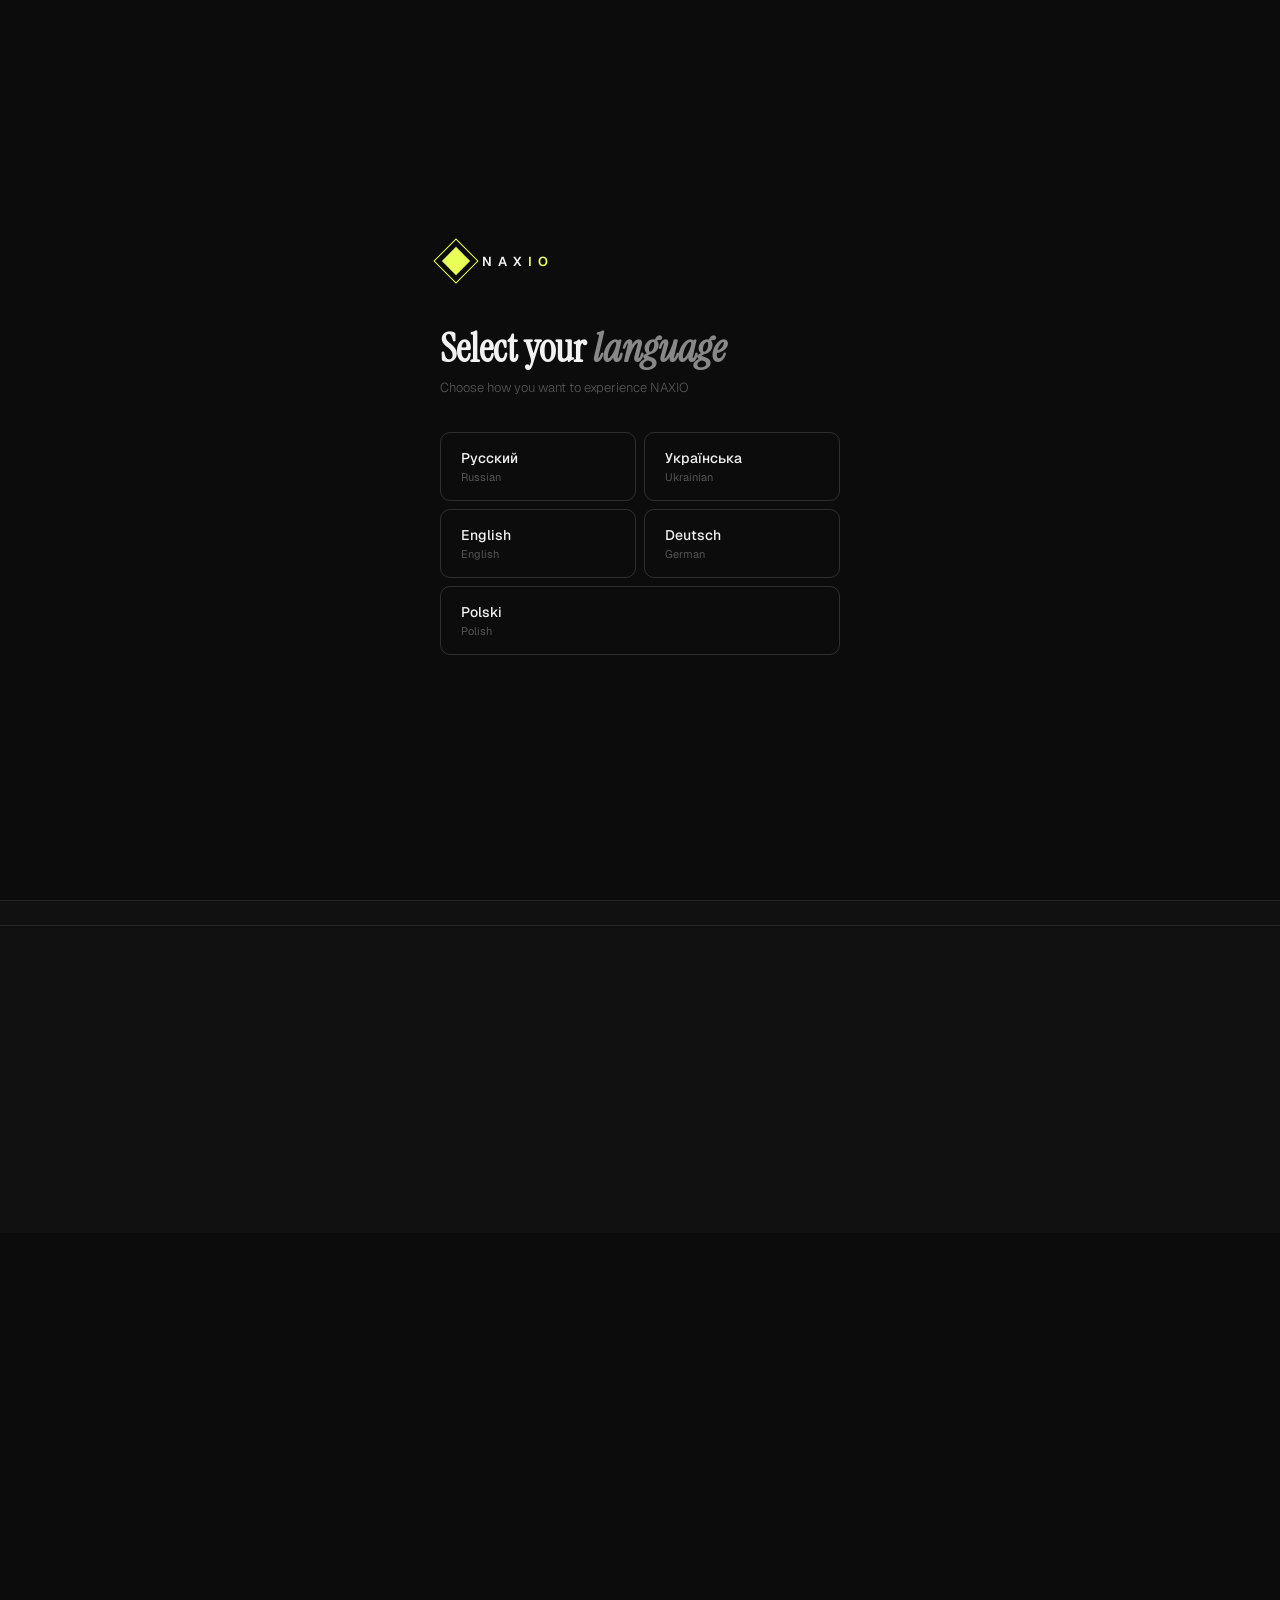
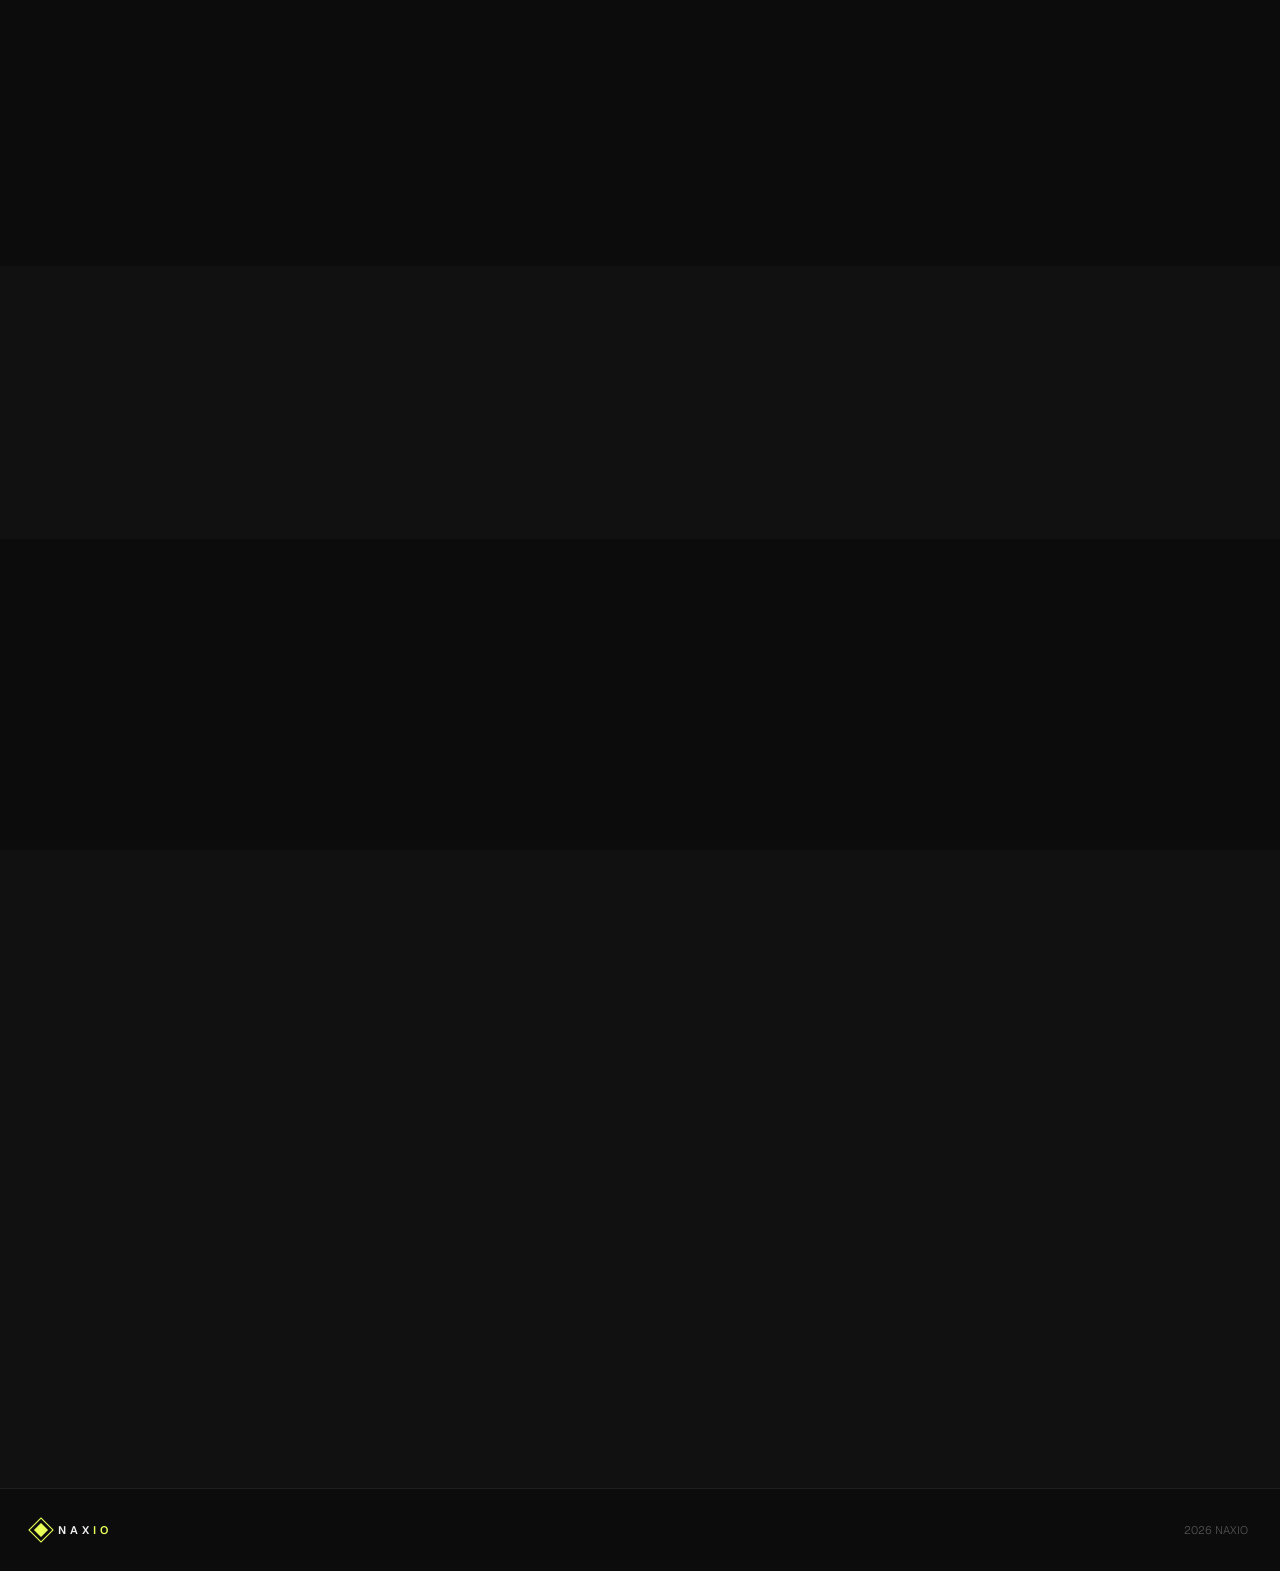
==== commit fd5a7b9c: "Complete redesign: new typography, full multilingual, no cursor, NAXIO Growth System framework" ====
--- a/index.html
+++ b/index.html
@@ -3,405 +3,641 @@
 <head>
 <meta charset="UTF-8"/>
 <meta name="viewport" content="width=device-width,initial-scale=1"/>
-<title>NAXIO — AI-Powered Growth Systems</title>
-<meta name="description" content="NAXIO строит AI-powered growth systems — автоматизация, сайты, боты, CRM. Масштабируем бизнес через performance и automation."/>
+<title>NAXIO — AI Growth Infrastructure</title>
+<meta name="description" content="NAXIO builds AI-powered growth systems — automation, acquisition, conversion infrastructure for scaling brands."/>
 <link rel="preconnect" href="https://fonts.googleapis.com"/>
-<link href="https://fonts.googleapis.com/css2?family=Syne:wght@400;500;600;700;800&family=DM+Sans:ital,wght@0,300;0,400;0,500;1,300&display=swap" rel="stylesheet"/>
+<link href="https://fonts.googleapis.com/css2?family=Instrument+Serif:ital@0;1&family=Geist:wght@300;400;500;600;700&display=swap" rel="stylesheet"/>
 <style>
 *,*::before,*::after{box-sizing:border-box;margin:0;padding:0}
-:root{--bg:#020202;--bg2:#050505;--card:#0d0d0d;--line:rgba(255,255,255,.06);--line2:rgba(255,255,255,.12);--w:#efefef;--w2:#888;--w3:#444;--w4:#2a2a2a;--volt:#c8ff00;--blue:#4f8ef7}
-html{scroll-behavior:smooth}
-body{background:var(--bg);color:var(--w);font-family:'DM Sans',sans-serif;font-weight:300;overflow-x:hidden;cursor:none}
+:root{
+  --bg:#0c0c0c;
+  --bg1:#111;
+  --bg2:#161616;
+  --border:rgba(255,255,255,.08);
+  --border2:rgba(255,255,255,.14);
+  --text:#f2f2f2;
+  --text2:#888;
+  --text3:#555;
+  --accent:#e8ff57;
+  --accent2:rgba(232,255,87,.1);
+  --r:10px;
+  --gap:1px;
+}
+html{scroll-behavior:smooth;font-size:16px}
+body{background:var(--bg);color:var(--text);font-family:'Geist',sans-serif;font-weight:300;overflow-x:hidden;-webkit-font-smoothing:antialiased}
 ::-webkit-scrollbar{width:0}
-#cur{position:fixed;width:6px;height:6px;background:var(--volt);border-radius:50%;pointer-events:none;z-index:9999;transform:translate(-50%,-50%)}
-#cring{position:fixed;width:32px;height:32px;border:1px solid rgba(200,255,0,.25);border-radius:50%;pointer-events:none;z-index:9998;transform:translate(-50%,-50%);transition:all .12s}
-#lang-overlay,#lang-overlay *{pointer-events:all !important}
-#lang-overlay button{cursor:pointer !important}
-nav{position:fixed;top:0;left:0;right:0;z-index:200;height:58px;display:flex;align-items:center;justify-content:space-between;padding:0 48px;background:rgba(2,2,2,.9);backdrop-filter:blur(32px);border-bottom:1px solid var(--line)}
-.n-logo{display:flex;align-items:center;gap:10px;text-decoration:none}
-.n-mark svg{width:28px;height:28px}
-.n-wordmark{font-family:'Syne',sans-serif;font-size:15px;font-weight:800;letter-spacing:5px;color:var(--w)}
-.n-wordmark em{color:var(--volt);font-style:normal}
-.nav-links{display:flex;gap:2px;list-style:none}
-.nav-links a{font-size:13px;color:var(--w2);text-decoration:none;padding:7px 14px;border-radius:8px;transition:color .2s}
-.nav-links a:hover{color:var(--w)}
-.nav-cta{font-family:'Syne',sans-serif;font-size:12px;font-weight:700;background:var(--volt);color:#000;border:none;padding:9px 20px;border-radius:980px;cursor:pointer;letter-spacing:.5px;transition:transform .2s,box-shadow .2s}
-.nav-cta:hover{transform:scale(1.04);box-shadow:0 0 32px rgba(200,255,0,.3)}
-.burger{display:none;background:none;border:none;cursor:pointer;flex-direction:column;gap:5px;padding:4px}
-.burger span{display:block;width:20px;height:1px;background:var(--w)}
-.hero{min-height:100vh;display:flex;flex-direction:column;align-items:flex-start;justify-content:center;padding:120px 48px 80px;position:relative;overflow:hidden;max-width:1400px;margin:0 auto}
-.hero-grid{position:absolute;inset:0;background-image:linear-gradient(var(--line) 1px,transparent 1px),linear-gradient(90deg,var(--line) 1px,transparent 1px);background-size:80px 80px;pointer-events:none;mask-image:radial-gradient(ellipse 80% 80% at 50% 50%,black 40%,transparent 100%)}
-.hero-glow{position:absolute;width:700px;height:700px;border-radius:50%;background:radial-gradient(circle,rgba(200,255,0,.04) 0%,transparent 65%);top:-20%;right:-10%;pointer-events:none}
-.hero-glow2{position:absolute;width:500px;height:500px;border-radius:50%;background:radial-gradient(circle,rgba(79,142,247,.05) 0%,transparent 65%);bottom:-10%;left:-5%;pointer-events:none}
-.hero-tag{position:relative;z-index:1;display:inline-flex;align-items:center;gap:8px;background:rgba(200,255,0,.06);border:1px solid rgba(200,255,0,.2);padding:6px 14px;border-radius:980px;font-size:11px;font-weight:500;color:var(--volt);letter-spacing:1.5px;text-transform:uppercase;margin-bottom:40px}
-.hero-tag-dot{width:5px;height:5px;border-radius:50%;background:var(--volt);animation:blink 2s ease-in-out infinite}
-@keyframes blink{0%,100%{opacity:1}50%{opacity:.3}}
-.hero h1{position:relative;z-index:1;font-family:'Syne',sans-serif;font-size:clamp(52px,8vw,110px);font-weight:800;line-height:.95;letter-spacing:-3px;margin-bottom:32px;max-width:900px}
-.hero h1 .line-dim{color:var(--w3);display:block;font-weight:400}
-.hero h1 .line-volt{color:var(--volt);display:block}
-.hero-sub{position:relative;z-index:1;font-size:clamp(15px,1.6vw,18px);font-weight:300;color:var(--w2);max-width:480px;line-height:1.85;margin-bottom:48px}
-.hero-sub strong{color:var(--w);font-weight:500}
-.hero-btns{position:relative;z-index:1;display:flex;gap:12px;flex-wrap:wrap;margin-bottom:80px}
-.btn-main{font-family:'Syne',sans-serif;font-size:13px;font-weight:700;background:var(--volt);color:#000;border:none;padding:15px 32px;border-radius:980px;cursor:pointer;letter-spacing:.3px;transition:transform .25s,box-shadow .25s}
-.btn-main:hover{transform:scale(1.04);box-shadow:0 0 48px rgba(200,255,0,.28)}
-.btn-ghost{font-family:'DM Sans',sans-serif;font-size:13px;background:transparent;color:var(--w2);border:1px solid var(--line2);padding:15px 32px;border-radius:980px;cursor:pointer;transition:border-color .2s,color .2s}
-.btn-ghost:hover{border-color:rgba(255,255,255,.3);color:var(--w)}
-.hero-stats{position:relative;z-index:1;display:flex;gap:48px;flex-wrap:wrap}
-.hstat-n{font-family:'Syne',sans-serif;font-size:28px;font-weight:800;color:var(--w);letter-spacing:-1px}
-.hstat-n span{color:var(--volt)}
-.hstat-l{font-size:11px;color:var(--w3);letter-spacing:.5px;text-transform:uppercase;margin-top:4px}
-.hero-scroll{position:absolute;bottom:40px;left:48px;z-index:1;display:flex;align-items:center;gap:12px;opacity:.4}
-.hero-scroll-line{width:32px;height:1px;background:var(--w3)}
-.hero-scroll-txt{font-size:10px;letter-spacing:3px;text-transform:uppercase;color:var(--w3)}
-.strip{border-top:1px solid var(--line);border-bottom:1px solid var(--line);padding:14px 0;overflow:hidden;background:var(--bg2)}
-.strack{display:flex;width:max-content;animation:ticker 32s linear infinite}
-.sitem{padding:0 28px;font-size:10px;font-weight:500;letter-spacing:2px;text-transform:uppercase;color:var(--w3);border-right:1px solid var(--line);white-space:nowrap;display:flex;align-items:center;gap:8px}
-.sdot{width:3px;height:3px;border-radius:50%;background:var(--volt);flex-shrink:0}
-@keyframes ticker{from{transform:translateX(0)}to{transform:translateX(-50%)}}
-.sec{padding:128px 48px;position:relative}
-.sec-inner{max-width:1200px;margin:0 auto}
-.eyebrow{font-size:10px;font-weight:700;letter-spacing:3px;text-transform:uppercase;color:var(--volt);margin-bottom:20px;display:flex;align-items:center;gap:10px}
-.eyebrow::before{content:'';width:18px;height:1px;background:var(--volt)}
-.sec-h{font-family:'Syne',sans-serif;font-size:clamp(36px,5.5vw,72px);font-weight:800;line-height:1.0;letter-spacing:-2px;margin-bottom:20px}
-.sec-h .dim{font-weight:400;color:var(--w3)}
-.sec-sub{font-size:16px;color:var(--w2);max-width:480px;line-height:1.85;margin-bottom:64px;font-weight:300}
-.svc-grid{display:grid;grid-template-columns:repeat(3,1fr);gap:1px;background:var(--line);border:1px solid var(--line)}
-.svc{background:var(--bg);padding:44px 36px;position:relative;overflow:hidden;transition:background .3s}
-.svc::before{content:'';position:absolute;top:0;left:0;right:0;height:1px;background:var(--volt);transform:scaleX(0);transform-origin:left;transition:transform .4s}
-.svc:hover{background:var(--card)}
-.svc:hover::before{transform:scaleX(1)}
-.svc-num{font-family:'Syne',sans-serif;font-size:11px;font-weight:700;color:var(--w4);letter-spacing:2px;margin-bottom:28px}
-.svc-ico{font-size:24px;margin-bottom:16px}
-.svc h3{font-family:'Syne',sans-serif;font-size:18px;font-weight:700;letter-spacing:-.3px;margin-bottom:12px}
-.svc p{font-size:13px;color:var(--w2);line-height:1.8;margin-bottom:24px}
+a{text-decoration:none;color:inherit}
+button{font-family:'Geist',sans-serif}
+#lo{position:fixed;inset:0;background:#0c0c0c;z-index:1000;display:flex;align-items:center;justify-content:center;padding:24px}
+.lo-card{max-width:400px;width:100%}
+.lo-logo{display:flex;align-items:center;gap:10px;margin-bottom:48px}
+.lo-logo-mark{width:32px;height:32px;border:1.5px solid var(--accent);transform:rotate(45deg);position:relative;flex-shrink:0}
+.lo-logo-mark::after{content:'';position:absolute;inset:5px;background:var(--accent)}
+.lo-logo-text{font-size:13px;font-weight:600;letter-spacing:6px;color:var(--text)}
+.lo-logo-text em{color:var(--accent);font-style:normal}
+.lo-title{font-family:'Instrument Serif',serif;font-size:clamp(28px,5vw,40px);line-height:1.15;margin-bottom:8px;color:var(--text)}
+.lo-title em{font-style:italic;color:var(--text2)}
+.lo-sub{font-size:13px;color:var(--text3);margin-bottom:36px}
+.lo-grid{display:grid;grid-template-columns:1fr 1fr;gap:8px}
+.lo-btn{background:transparent;border:1px solid var(--border2);border-radius:var(--r);padding:16px 20px;cursor:pointer;text-align:left;transition:border-color .2s,background .2s;color:var(--text)}
+.lo-btn:hover{border-color:var(--accent);background:var(--accent2)}
+.lo-btn-lang{font-size:14px;font-weight:500;display:block;margin-bottom:3px}
+.lo-btn-native{font-size:11px;color:var(--text3);display:block}
+.lo-btn-full{grid-column:1/-1}
+nav{position:fixed;top:0;left:0;right:0;z-index:100;height:56px;display:flex;align-items:center;justify-content:space-between;padding:0 32px;border-bottom:1px solid var(--border);background:rgba(12,12,12,.85);backdrop-filter:blur(20px)}
+.nav-logo{display:flex;align-items:center;gap:10px}
+.nav-logo-mark{width:22px;height:22px;border:1.5px solid var(--accent);transform:rotate(45deg);position:relative;flex-shrink:0}
+.nav-logo-mark::after{content:'';position:absolute;inset:4px;background:var(--accent)}
+.nav-logo-text{font-size:12px;font-weight:600;letter-spacing:5px}
+.nav-logo-text em{color:var(--accent);font-style:normal}
+.nav-links{display:flex;align-items:center;gap:1px}
+.nav-links a{font-size:12px;color:var(--text2);padding:6px 12px;border-radius:6px;transition:color .15s}
+.nav-links a:hover{color:var(--text)}
+.nav-right{display:flex;align-items:center;gap:12px}
+.nav-lang{font-size:11px;color:var(--text3);cursor:pointer;padding:5px 10px;border:1px solid var(--border);border-radius:6px;background:transparent;transition:border-color .2s,color .2s}
+.nav-lang:hover{border-color:var(--border2);color:var(--text2)}
+.btn-cta{font-size:12px;font-weight:500;background:var(--accent);color:#000;border:none;padding:8px 18px;border-radius:6px;cursor:pointer;transition:opacity .2s}
+.btn-cta:hover{opacity:.85}
+.burger{display:none;background:none;border:none;cursor:pointer;flex-direction:column;gap:4px}
+.burger span{display:block;width:18px;height:1px;background:var(--text)}
+.hero-eyebrow{display:inline-flex;align-items:center;gap:8px;font-size:11px;font-weight:500;letter-spacing:2px;text-transform:uppercase;color:var(--text3);margin-bottom:32px}
+.hero-eyebrow-dot{width:5px;height:5px;background:var(--accent);border-radius:50%;animation:pulse 2s ease-in-out infinite}
+@keyframes pulse{0%,100%{opacity:1;transform:scale(1)}50%{opacity:.4;transform:scale(.8)}}
+.hero-h{font-family:'Instrument Serif',serif;font-size:clamp(44px,7vw,96px);line-height:1.05;letter-spacing:-.02em;max-width:820px;margin-bottom:28px}
+.hero-h em{font-style:italic;color:var(--text2)}
+.hero-p{font-size:clamp(15px,1.4vw,17px);font-weight:300;color:var(--text2);max-width:460px;line-height:1.8;margin-bottom:44px}
+.hero-btns{display:flex;gap:10px;flex-wrap:wrap;margin-bottom:80px}
+.btn-primary{font-size:13px;font-weight:500;background:var(--accent);color:#000;border:none;padding:13px 28px;border-radius:7px;cursor:pointer;transition:opacity .2s}
+.btn-primary:hover{opacity:.85}
+.btn-secondary{font-size:13px;background:transparent;color:var(--text2);border:1px solid var(--border2);padding:13px 28px;border-radius:7px;cursor:pointer;transition:border-color .2s,color .2s}
+.btn-secondary:hover{border-color:rgba(255,255,255,.25);color:var(--text)}
+.hero-metrics{display:flex;gap:48px;flex-wrap:wrap}
+.metric-val{font-family:'Instrument Serif',serif;font-size:36px;line-height:1;color:var(--text);margin-bottom:4px}
+.metric-val span{color:var(--accent)}
+.metric-label{font-size:11px;color:var(--text3);letter-spacing:.5px;text-transform:uppercase}
+.marquee{border-top:1px solid var(--border);border-bottom:1px solid var(--border);padding:12px 0;overflow:hidden;background:var(--bg1)}
+.marquee-track{display:flex;width:max-content;animation:marq 28s linear infinite}
+.marquee-item{padding:0 24px;font-size:10px;font-weight:500;letter-spacing:2.5px;text-transform:uppercase;color:var(--text3);border-right:1px solid var(--border);white-space:nowrap}
+@keyframes marq{from{transform:translateX(0)}to{transform:translateX(-50%)}}
+section{padding:120px 32px}
+.sec-inner{max-width:1160px;margin:0 auto}
+.sec-label{font-size:10px;font-weight:600;letter-spacing:3px;text-transform:uppercase;color:var(--accent);margin-bottom:16px;display:flex;align-items:center;gap:8px}
+.sec-label::before{content:'';width:16px;height:1px;background:var(--accent)}
+.sec-title{font-family:'Instrument Serif',serif;font-size:clamp(32px,5vw,64px);line-height:1.08;letter-spacing:-.02em;margin-bottom:16px}
+.sec-title em{font-style:italic;color:var(--text2)}
+.sec-desc{font-size:15px;color:var(--text2);max-width:440px;line-height:1.8;margin-bottom:64px}
+.services-grid{display:grid;grid-template-columns:repeat(3,1fr);gap:var(--gap);background:var(--border);border:1px solid var(--border)}
+.svc-card{background:var(--bg);padding:40px 32px;position:relative;transition:background .25s;overflow:hidden}
+.svc-card::after{content:'';position:absolute;top:0;left:0;right:0;height:2px;background:var(--accent);transform:scaleX(0);transform-origin:left;transition:transform .35s cubic-bezier(.16,1,.3,1)}
+.svc-card:hover{background:var(--bg2)}
+.svc-card:hover::after{transform:scaleX(1)}
+.svc-n{font-size:10px;font-weight:600;letter-spacing:2px;color:var(--text3);margin-bottom:24px}
+.svc-title{font-family:'Instrument Serif',serif;font-size:22px;line-height:1.2;margin-bottom:12px}
+.svc-desc{font-size:13px;color:var(--text2);line-height:1.75;margin-bottom:20px}
 .svc-tags{display:flex;flex-wrap:wrap;gap:6px}
-.stag{font-size:10px;font-weight:500;border:1px solid var(--line2);padding:4px 10px;border-radius:20px;color:var(--w3);transition:border-color .2s,color .2s}
-.svc:hover .stag{border-color:rgba(200,255,0,.25);color:rgba(200,255,0,.8)}
-.how-grid{display:grid;grid-template-columns:1fr 1fr;gap:80px;align-items:start}
-.how-steps{display:flex;flex-direction:column}
-.hstep{display:flex;gap:24px;padding:28px 0;border-bottom:1px solid var(--line);transition:border-color .3s}
-.hstep:first-child{border-top:1px solid var(--line)}
-.hstep:hover{border-color:rgba(200,255,0,.2)}
-.hstep-n{font-family:'Syne',sans-serif;font-size:11px;font-weight:700;color:var(--volt);width:28px;flex-shrink:0;padding-top:2px}
-.hstep-body h4{font-family:'Syne',sans-serif;font-size:15px;font-weight:700;margin-bottom:6px}
-.hstep-body p{font-size:13px;color:var(--w2);line-height:1.7}
-.how-visual{background:var(--card);border:1px solid var(--line);border-radius:20px;padding:40px}
-.how-visual-inner{display:flex;flex-direction:column;gap:12px}
-.hv-row{display:flex;align-items:center;gap:12px;padding:14px 16px;background:var(--bg2);border:1px solid var(--line);border-radius:10px;transition:border-color .3s}
-.hv-row:hover{border-color:rgba(200,255,0,.2)}
-.hv-dot{width:8px;height:8px;border-radius:50%;flex-shrink:0}
-.hv-dot.green{background:#22c55e}.hv-dot.volt{background:var(--volt)}.hv-dot.blue{background:var(--blue)}.hv-dot.gray{background:var(--w4)}
-.hv-label{font-size:12px;font-weight:500;color:var(--w2);flex:1}
-.hv-status{font-size:10px;color:var(--w3)}
-.hv-arrow{font-size:10px;color:var(--volt)}
-.how-visual-title{font-family:'Syne',sans-serif;font-size:11px;font-weight:700;letter-spacing:2px;text-transform:uppercase;color:var(--w3);margin-bottom:20px}
-.why-grid{display:grid;grid-template-columns:repeat(4,1fr);gap:1px;background:var(--line)}
-.why-card{background:var(--bg2);padding:36px 28px;transition:background .3s}
-.why-card:hover{background:var(--card)}
-.why-ico{font-size:22px;margin-bottom:16px}
-.why-card h4{font-family:'Syne',sans-serif;font-size:15px;font-weight:700;margin-bottom:8px}
-.why-card p{font-size:12px;color:var(--w2);line-height:1.75}
-.cases-grid{display:grid;grid-template-columns:repeat(3,1fr);gap:1px;background:var(--line);border:1px solid var(--line)}
-.case-card{background:var(--bg);padding:40px 32px;transition:background .3s;min-height:320px;display:flex;flex-direction:column;justify-content:space-between}
-.case-card:hover{background:var(--card)}
-.case-soon{opacity:.4}
-.case-tag{display:inline-flex;font-size:10px;font-weight:600;letter-spacing:1.5px;text-transform:uppercase;color:var(--volt);background:rgba(200,255,0,.06);border:1px solid rgba(200,255,0,.15);padding:5px 12px;border-radius:980px;margin-bottom:20px}
-.case-card h3{font-family:'Syne',sans-serif;font-size:18px;font-weight:700;margin-bottom:12px;line-height:1.3}
-.case-card p{font-size:13px;color:var(--w2);line-height:1.75;flex:1;margin-bottom:24px}
-.case-meta{display:flex;flex-wrap:wrap;gap:8px}
-.case-chip{font-size:10px;border:1px solid var(--line2);padding:4px 10px;border-radius:20px;color:var(--w3)}
-.case-coming{display:flex;flex-direction:column;align-items:center;justify-content:center;text-align:center;gap:12px;height:100%}
-.case-coming-ico{width:56px;height:56px;border:1px solid var(--line2);border-radius:50%;display:flex;align-items:center;justify-content:center;font-size:20px;margin-bottom:8px}
-.case-coming h3{font-family:'Syne',sans-serif;font-size:16px;font-weight:700;color:var(--w2)}
-.case-coming p{font-size:12px;color:var(--w3);line-height:1.7}
-.stack-pills{display:flex;flex-wrap:wrap;gap:8px;margin-top:32px}
-.tp{display:flex;align-items:center;gap:8px;background:var(--card);border:1px solid var(--line);padding:8px 16px;border-radius:980px;font-size:12px;color:var(--w2);transition:border-color .2s,color .2s}
-.tp:hover{border-color:var(--line2);color:var(--w)}
-.tp span{font-size:14px}
-.faq-list{max-width:680px}
-.fq{border-bottom:1px solid var(--line)}
-.fq-q{width:100%;background:none;border:none;color:var(--w);font-family:'DM Sans',sans-serif;font-size:14px;font-weight:500;text-align:left;padding:22px 0;cursor:pointer;display:flex;justify-content:space-between;align-items:center;gap:16px;transition:color .2s}
-.fq-q:hover{color:var(--volt)}
-.fq-ico{width:22px;height:22px;flex-shrink:0;border-radius:50%;border:1px solid var(--line2);display:flex;align-items:center;justify-content:center;font-size:14px;color:var(--w3);transition:transform .3s,border-color .3s,color .3s}
-.fq.open .fq-ico{transform:rotate(45deg);border-color:var(--volt);color:var(--volt)}
-.fq-a{max-height:0;overflow:hidden;font-size:13px;color:var(--w2);line-height:1.85;transition:max-height .4s ease,padding .3s}
-.fq.open .fq-a{max-height:200px;padding-bottom:22px}
-.contact-grid{display:grid;grid-template-columns:1fr 1fr;gap:80px;align-items:start}
-.contact-info{display:flex;flex-direction:column;gap:16px}
-.ci{display:flex;align-items:center;gap:14px;font-size:13px;color:var(--w2)}
-.ci-icon{width:36px;height:36px;border:1px solid var(--line2);border-radius:10px;display:flex;align-items:center;justify-content:center;font-size:16px;flex-shrink:0}
-.form-box{background:var(--card);border:1px solid var(--line);border-radius:20px;padding:36px}
-.form-ttl{font-family:'Syne',sans-serif;font-size:16px;font-weight:700;margin-bottom:24px}
-.fg{margin-bottom:14px}
-.fg label{display:block;font-size:9px;font-weight:600;letter-spacing:1.5px;text-transform:uppercase;color:var(--w3);margin-bottom:7px}
-.fi{width:100%;background:rgba(255,255,255,.03);border:1px solid var(--line);border-radius:10px;padding:12px 14px;color:var(--w);font-family:'DM Sans',sans-serif;font-size:13px;font-weight:300;outline:none;transition:border-color .2s;-webkit-appearance:none}
-.fi:focus{border-color:rgba(200,255,0,.35);background:rgba(200,255,0,.02)}
-.fi::placeholder{color:rgba(255,255,255,.15)}
-textarea.fi{resize:vertical;min-height:80px}
-select.fi option{background:var(--card)}
+.tag{font-size:10px;border:1px solid var(--border2);padding:3px 9px;border-radius:4px;color:var(--text3);transition:border-color .2s,color .2s}
+.svc-card:hover .tag{border-color:rgba(232,255,87,.2);color:rgba(232,255,87,.7)}
+.framework-row{display:grid;grid-template-columns:1fr 1fr;gap:80px;align-items:start}
+.framework-steps{display:flex;flex-direction:column;gap:0;margin-top:48px}
+.fstep{display:grid;grid-template-columns:48px 1fr;gap:0;padding:24px 0;border-bottom:1px solid var(--border);transition:border-color .25s}
+.fstep:first-child{border-top:1px solid var(--border)}
+.fstep:hover{border-color:var(--border2)}
+.fstep-n{font-family:'Instrument Serif',serif;font-size:28px;color:var(--text3);line-height:1;padding-top:2px}
+.fstep-title{font-size:14px;font-weight:500;margin-bottom:5px}
+.fstep-desc{font-size:12px;color:var(--text3);line-height:1.7}
+.framework-visual{position:sticky;top:80px;background:var(--bg1);border:1px solid var(--border);border-radius:12px;padding:32px}
+.fv-title{font-size:10px;font-weight:600;letter-spacing:2px;text-transform:uppercase;color:var(--text3);margin-bottom:20px}
+.fv-rows{display:flex;flex-direction:column;gap:8px}
+.fv-row{display:flex;align-items:center;gap:10px;padding:12px 14px;background:var(--bg);border:1px solid var(--border);border-radius:8px;transition:border-color .2s}
+.fv-row:hover{border-color:var(--border2)}
+.fv-dot{width:7px;height:7px;border-radius:50%;flex-shrink:0}
+.fv-dot.g{background:#34d399}.fv-dot.y{background:var(--accent)}.fv-dot.b{background:#60a5fa}.fv-dot.d{background:var(--text3)}
+.fv-label{font-size:12px;color:var(--text2);flex:1}
+.fv-badge{font-size:10px;color:var(--text3);background:var(--bg2);border:1px solid var(--border);padding:2px 7px;border-radius:4px}
+.why-grid{display:grid;grid-template-columns:repeat(4,1fr);gap:var(--gap);background:var(--border)}
+.why-card{background:var(--bg1);padding:32px 24px;transition:background .2s}
+.why-card:hover{background:var(--bg2)}
+.why-num{font-family:'Instrument Serif',serif;font-size:40px;color:var(--accent);line-height:1;margin-bottom:12px}
+.why-title{font-size:13px;font-weight:500;margin-bottom:8px}
+.why-desc{font-size:12px;color:var(--text2);line-height:1.7}
+.cases-grid{display:grid;grid-template-columns:repeat(3,1fr);gap:var(--gap);background:var(--border);border:1px solid var(--border)}
+.case-card{background:var(--bg);padding:36px 28px;transition:background .25s;display:flex;flex-direction:column;min-height:300px}
+.case-card:hover{background:var(--bg2)}
+.case-soon{opacity:.35}
+.case-badge{display:inline-block;font-size:10px;font-weight:600;letter-spacing:1.5px;text-transform:uppercase;color:var(--accent);border:1px solid rgba(232,255,87,.2);padding:4px 10px;border-radius:4px;margin-bottom:18px}
+.case-title{font-family:'Instrument Serif',serif;font-size:20px;line-height:1.25;margin-bottom:10px}
+.case-desc{font-size:12px;color:var(--text2);line-height:1.75;flex:1;margin-bottom:20px}
+.case-tags{display:flex;flex-wrap:wrap;gap:6px}
+.case-empty{display:flex;flex-direction:column;align-items:flex-start;justify-content:flex-end;height:100%}
+.case-empty-label{font-family:'Instrument Serif',serif;font-size:18px;color:var(--text2);margin-bottom:8px}
+.case-empty-sub{font-size:12px;color:var(--text3);line-height:1.6;margin-bottom:24px}
+.stack-wrap{display:flex;flex-wrap:wrap;gap:8px;margin-top:32px}
+.stack-pill{display:flex;align-items:center;gap:7px;background:var(--bg1);border:1px solid var(--border);padding:7px 14px;border-radius:6px;font-size:12px;color:var(--text2);transition:border-color .15s,color .15s}
+.stack-pill:hover{border-color:var(--border2);color:var(--text)}
+.faq-layout{display:grid;grid-template-columns:1fr 1fr;gap:80px;align-items:start}
+.fqi{border-bottom:1px solid var(--border)}
+.fqi-q{width:100%;background:none;border:none;color:var(--text);font-family:'Geist',sans-serif;font-size:13px;font-weight:400;text-align:left;padding:20px 0;cursor:pointer;display:flex;justify-content:space-between;align-items:center;gap:12px;transition:color .15s;line-height:1.5}
+.fqi-q:hover{color:var(--accent)}
+.fqi-icon{width:20px;height:20px;flex-shrink:0;border-radius:50%;border:1px solid var(--border2);display:flex;align-items:center;justify-content:center;font-size:13px;color:var(--text3);transition:transform .3s,border-color .3s,color .3s;line-height:1}
+.fqi.open .fqi-icon{transform:rotate(45deg);border-color:var(--accent);color:var(--accent)}
+.fqi-a{max-height:0;overflow:hidden;font-size:13px;color:var(--text2);line-height:1.8;transition:max-height .35s ease,padding .3s}
+.fqi.open .fqi-a{max-height:180px;padding-bottom:20px}
+.contact-layout{display:grid;grid-template-columns:1fr 1fr;gap:80px;align-items:start}
+.contact-info{display:flex;flex-direction:column;gap:14px;margin-top:32px}
+.ci-row{display:flex;align-items:center;gap:12px;font-size:13px;color:var(--text2)}
+.ci-icon{width:32px;height:32px;border:1px solid var(--border2);border-radius:8px;display:flex;align-items:center;justify-content:center;font-size:13px;flex-shrink:0;color:var(--text3)}
+.form-box{background:var(--bg1);border:1px solid var(--border);border-radius:12px;padding:32px}
+.form-title{font-size:14px;font-weight:500;margin-bottom:24px}
+.fg{margin-bottom:12px}
+.fg label{display:block;font-size:9px;font-weight:600;letter-spacing:1.5px;text-transform:uppercase;color:var(--text3);margin-bottom:6px}
+.fi{width:100%;background:rgba(255,255,255,.03);border:1px solid var(--border);border-radius:7px;padding:11px 13px;color:var(--text);font-family:'Geist',sans-serif;font-size:13px;font-weight:300;outline:none;transition:border-color .2s;-webkit-appearance:none}
+.fi:focus{border-color:rgba(232,255,87,.3)}
+.fi::placeholder{color:var(--text3)}
+textarea.fi{resize:none;height:80px}
+select.fi option{background:var(--bg1)}
 .frow{display:grid;grid-template-columns:1fr 1fr;gap:10px}
-.btn-send{width:100%;margin-top:8px;background:var(--volt);color:#000;border:none;border-radius:980px;padding:14px;font-family:'Syne',sans-serif;font-size:13px;font-weight:700;cursor:pointer;letter-spacing:.3px;transition:transform .25s,box-shadow .25s}
-.btn-send:hover{transform:scale(1.02);box-shadow:0 0 32px rgba(200,255,0,.22)}
-.sent-msg{display:none;text-align:center;padding:48px 16px}
-.sent-msg .sico{font-size:36px;margin-bottom:12px}
-.sent-msg h3{font-family:'Syne',sans-serif;font-size:18px;font-weight:700;margin-bottom:6px}
-.sent-msg p{font-size:13px;color:var(--w2)}
-.float-btn{position:fixed;bottom:28px;right:28px;z-index:150;background:var(--volt);color:#000;font-family:'Syne',sans-serif;font-size:12px;font-weight:700;border:none;padding:12px 20px;border-radius:980px;cursor:pointer;box-shadow:0 8px 32px rgba(0,0,0,.6);opacity:0;transform:translateY(14px);transition:opacity .3s,transform .3s;letter-spacing:.3px}
-.float-btn.on{opacity:1;transform:translateY(0)}
-footer{padding:40px 48px;border-top:1px solid var(--line);display:flex;align-items:center;justify-content:space-between;flex-wrap:wrap;gap:16px}
-.f-logo{display:flex;align-items:center;gap:8px}
-.f-logo-txt{font-family:'Syne',sans-serif;font-size:13px;font-weight:800;letter-spacing:4px}
-.f-logo-txt em{color:var(--volt);font-style:normal}
-.f-nav{display:flex;gap:20px}
-.f-nav a{font-size:11px;color:var(--w3);text-decoration:none;transition:color .2s}
-.f-nav a:hover{color:var(--w)}
-.f-copy{font-size:11px;color:var(--w4)}
-.rv{opacity:0;transform:translateY(24px);transition:opacity .9s cubic-bezier(.16,1,.3,1),transform .9s cubic-bezier(.16,1,.3,1)}
+.btn-submit{width:100%;margin-top:8px;background:var(--accent);color:#000;border:none;border-radius:7px;padding:13px;font-family:'Geist',sans-serif;font-size:13px;font-weight:500;cursor:pointer;transition:opacity .2s}
+.btn-submit:hover{opacity:.85}
+.sent-view{display:none;text-align:center;padding:40px 0}
+.sent-icon{font-size:32px;margin-bottom:12px}
+.sent-title{font-family:'Instrument Serif',serif;font-size:22px;margin-bottom:6px}
+.sent-sub{font-size:13px;color:var(--text2)}
+.float-cta{position:fixed;bottom:24px;right:24px;z-index:90;background:var(--accent);color:#000;font-family:'Geist',sans-serif;font-size:12px;font-weight:500;border:none;padding:11px 18px;border-radius:7px;cursor:pointer;opacity:0;transform:translateY(8px);transition:opacity .3s,transform .3s;box-shadow:0 4px 24px rgba(0,0,0,.5)}
+.float-cta.show{opacity:1;transform:translateY(0)}
+footer{padding:32px;border-top:1px solid var(--border);display:flex;align-items:center;justify-content:space-between;flex-wrap:wrap;gap:12px}
+.footer-logo{display:flex;align-items:center;gap:8px}
+.footer-logo-mark{width:18px;height:18px;border:1.5px solid var(--accent);transform:rotate(45deg);position:relative;flex-shrink:0}
+.footer-logo-mark::after{content:'';position:absolute;inset:3px;background:var(--accent)}
+.footer-logo-text{font-size:11px;font-weight:600;letter-spacing:4px}
+.footer-logo-text em{color:var(--accent);font-style:normal}
+.footer-nav{display:flex;gap:16px}
+.footer-nav a{font-size:11px;color:var(--text3);transition:color .15s}
+.footer-nav a:hover{color:var(--text)}
+.footer-copy{font-size:11px;color:var(--text3)}
+.rv{opacity:0;transform:translateY(20px);transition:opacity .8s cubic-bezier(.16,1,.3,1),transform .8s cubic-bezier(.16,1,.3,1)}
 .rv.in{opacity:1;transform:none}
-.rv-d1{transition-delay:.1s}.rv-d2{transition-delay:.2s}.rv-d3{transition-delay:.3s}.rv-d4{transition-delay:.4s}
-.label-section{padding:16px 48px;display:flex;align-items:center;justify-content:space-between;border-bottom:1px solid var(--line);background:var(--bg2)}
-.label-section span{font-size:10px;font-weight:600;letter-spacing:2px;text-transform:uppercase;color:var(--w4)}
-.highlight-row{display:grid;grid-template-columns:repeat(4,1fr);gap:0;border:1px solid var(--line);background:var(--line)}
-.hl{background:var(--bg2);padding:32px 28px;transition:background .3s}
-.hl:hover{background:var(--card)}
-.hl-n{font-family:'Syne',sans-serif;font-size:36px;font-weight:800;color:var(--volt);letter-spacing:-1.5px;margin-bottom:6px}
-.hl-l{font-size:12px;color:var(--w3);line-height:1.5}
-@media(max-width:1024px){.svc-grid{grid-template-columns:repeat(2,1fr)}.why-grid{grid-template-columns:repeat(2,1fr)}.cases-grid{grid-template-columns:repeat(2,1fr)}.highlight-row{grid-template-columns:repeat(2,1fr)}.how-grid{grid-template-columns:1fr;gap:48px}.contact-grid{grid-template-columns:1fr;gap:48px}}
-@media(max-width:640px){nav{padding:0 16px}.nav-links{display:none}.burger{display:flex}.nav-cta{display:none}.hero{padding:100px 20px 60px}.hero-stats{gap:28px}.sec{padding:80px 20px}.label-section{padding:12px 20px}.svc-grid{grid-template-columns:1fr}.why-grid{grid-template-columns:1fr 1fr}.cases-grid{grid-template-columns:1fr}.highlight-row{grid-template-columns:1fr 1fr}.frow{grid-template-columns:1fr}footer{padding:28px 20px}}
+.rv-d1{transition-delay:.08s}.rv-d2{transition-delay:.16s}.rv-d3{transition-delay:.24s}.rv-d4{transition-delay:.32s}
+@media(max-width:1024px){
+  .services-grid{grid-template-columns:repeat(2,1fr)}
+  .why-grid{grid-template-columns:repeat(2,1fr)}
+  .cases-grid{grid-template-columns:repeat(2,1fr)}
+  .framework-row{grid-template-columns:1fr;gap:48px}
+  .framework-visual{position:static}
+  .faq-layout{grid-template-columns:1fr;gap:48px}
+  .contact-layout{grid-template-columns:1fr;gap:40px}
+}
+@media(max-width:640px){
+  nav{padding:0 16px}
+  .nav-links{display:none}
+  .burger{display:flex}
+  .btn-cta{display:none}
+  .hero-metrics{gap:28px}
+  section{padding:80px 16px}
+  .services-grid{grid-template-columns:1fr}
+  .cases-grid{grid-template-columns:1fr}
+  .why-grid{grid-template-columns:1fr 1fr}
+  .frow{grid-template-columns:1fr}
+  footer{padding:24px 16px}
+  .float-cta{display:none}
+}
 </style>
 </head>
 <body>
-<div id="lang-overlay" style="position:fixed;inset:0;background:rgba(0,0,0,.95);z-index:9000;display:flex;align-items:center;justify-content:center;backdrop-filter:blur(24px);padding:16px;overflow-y:auto">
-  <div style="background:#0d0d0d;border:1px solid rgba(255,255,255,.08);border-radius:24px;padding:36px 28px;max-width:440px;width:100%;text-align:center;animation:modalIn .5s cubic-bezier(.16,1,.3,1) both;margin:auto">
-    <div style="display:flex;align-items:center;justify-content:center;gap:10px;margin-bottom:24px">
-      <svg width="26" height="26" viewBox="0 0 32 32" fill="none"><polygon points="16,2 28,9 28,23 16,30 4,23 4,9" stroke="#c8ff00" stroke-width="1.5" fill="none"/><line x1="9" y1="9" x2="23" y2="23" stroke="#c8ff00" stroke-width="1.5" stroke-linecap="round"/><line x1="23" y1="9" x2="9" y2="23" stroke="#c8ff00" stroke-width="1.5" stroke-linecap="round"/><circle cx="16" cy="16" r="2.5" fill="#c8ff00"/></svg>
-      <span style="font-family:'Syne',sans-serif;font-size:14px;font-weight:800;letter-spacing:5px;color:#efefef">NAX<em style="color:#c8ff00;font-style:normal">IO</em></span>
+<div id="lo">
+  <div class="lo-card">
+    <div class="lo-logo"><div class="lo-logo-mark"></div><div class="lo-logo-text">NAX<em>IO</em></div></div>
+    <h1 class="lo-title">Select your <em>language</em></h1>
+    <p class="lo-sub">Choose how you want to experience NAXIO</p>
+    <div class="lo-grid">
+      <button class="lo-btn" onclick="boot('ru')"><span class="lo-btn-lang">Русский</span><span class="lo-btn-native">Russian</span></button>
+      <button class="lo-btn" onclick="boot('ua')"><span class="lo-btn-lang">Українська</span><span class="lo-btn-native">Ukrainian</span></button>
+      <button class="lo-btn" onclick="boot('en')"><span class="lo-btn-lang">English</span><span class="lo-btn-native">English</span></button>
+      <button class="lo-btn" onclick="boot('de')"><span class="lo-btn-lang">Deutsch</span><span class="lo-btn-native">German</span></button>
+      <button class="lo-btn lo-btn-full" onclick="boot('pl')"><span class="lo-btn-lang">Polski</span><span class="lo-btn-native">Polish</span></button>
     </div>
-    <p style="font-size:10px;font-weight:700;letter-spacing:3px;text-transform:uppercase;color:#c8ff00;margin-bottom:14px">Choose language</p>
-    <h2 style="font-family:'Syne',sans-serif;font-size:18px;font-weight:700;margin-bottom:24px;color:#efefef">Выберите язык</h2>
-    <div style="display:grid;grid-template-columns:1fr 1fr;gap:10px">
-      <button onclick="setLang('ru')" style="display:flex;align-items:center;gap:12px;background:rgba(255,255,255,.03);border:1px solid rgba(255,255,255,.07);border-radius:12px;padding:14px 16px;cursor:pointer;font-family:'DM Sans',sans-serif;color:#efefef;text-align:left"><div><div style="font-size:13px;font-weight:600">RU Русский</div><div style="font-size:10px;color:#555;margin-top:2px">Russian</div></div></button>
-      <button onclick="setLang('ua')" style="display:flex;align-items:center;gap:12px;background:rgba(255,255,255,.03);border:1px solid rgba(255,255,255,.07);border-radius:12px;padding:14px 16px;cursor:pointer;font-family:'DM Sans',sans-serif;color:#efefef;text-align:left"><div><div style="font-size:13px;font-weight:600">UA Українська</div><div style="font-size:10px;color:#555;margin-top:2px">Ukrainian</div></div></button>
-      <button onclick="setLang('en')" style="display:flex;align-items:center;gap:12px;background:rgba(255,255,255,.03);border:1px solid rgba(255,255,255,.07);border-radius:12px;padding:14px 16px;cursor:pointer;font-family:'DM Sans',sans-serif;color:#efefef;text-align:left"><div><div style="font-size:13px;font-weight:600">EN English</div><div style="font-size:10px;color:#555;margin-top:2px">English</div></div></button>
-      <button onclick="setLang('de')" style="display:flex;align-items:center;gap:12px;background:rgba(255,255,255,.03);border:1px solid rgba(255,255,255,.07);border-radius:12px;padding:14px 16px;cursor:pointer;font-family:'DM Sans',sans-serif;color:#efefef;text-align:left"><div><div style="font-size:13px;font-weight:600">DE Deutsch</div><div style="font-size:10px;color:#555;margin-top:2px">German</div></div></button>
-      <button onclick="setLang('pl')" style="display:flex;align-items:center;gap:12px;background:rgba(255,255,255,.03);border:1px solid rgba(255,255,255,.07);border-radius:12px;padding:14px 16px;cursor:pointer;font-family:'DM Sans',sans-serif;color:#efefef;text-align:left;grid-column:1/-1"><div><div style="font-size:13px;font-weight:600">PL Polski</div><div style="font-size:10px;color:#555;margin-top:2px">Polish</div></div></button>
+  </div>
+</div>
+<button class="float-cta" id="fcta" onclick="scrollTo('contact')"></button>
+<nav>
+  <div class="nav-logo"><div class="nav-logo-mark"></div><div class="nav-logo-text">NAX<em>IO</em></div></div>
+  <div class="nav-links" id="navlinks">
+    <a href="#services" id="nl1"></a>
+    <a href="#framework" id="nl2"></a>
+    <a href="#cases" id="nl3"></a>
+    <a href="#faq" id="nl4">FAQ</a>
+  </div>
+  <div class="nav-right">
+    <button class="nav-lang" onclick="showLang()" id="nlang"></button>
+    <button class="btn-cta" id="nctabtn" onclick="scrollTo('contact')"></button>
+  </div>
+  <button class="burger" onclick="toggleMenu()"><span></span><span></span><span></span></button>
+</nav>
+<section style="min-height:100vh;display:flex;flex-direction:column;justify-content:center;padding-top:140px;padding-bottom:80px;padding-left:32px;padding-right:32px">
+  <div style="max-width:1160px;margin:0 auto;width:100%">
+    <div class="hero-eyebrow rv"><span class="hero-eyebrow-dot"></span><span id="h-tag"></span></div>
+    <h1 class="hero-h rv rv-d1" id="h-headline"></h1>
+    <p class="hero-p rv rv-d2" id="h-sub"></p>
+    <div class="hero-btns rv rv-d3">
+      <button class="btn-primary" id="h-btn1" onclick="scrollTo('contact')"></button>
+      <button class="btn-secondary" id="h-btn2" onclick="scrollTo('cases')"></button>
     </div>
-  </div>
-</div>
-<style>@keyframes modalIn{from{opacity:0;transform:scale(.95) translateY(16px)}to{opacity:1;transform:scale(1) translateY(0)}}</style>
-<div id="cur"></div><div id="cring"></div>
-<button class="float-btn" id="fb" onclick="goForm()">Начать проект →</button>
-<nav>
-  <a class="n-logo" href="#"><div class="n-mark"><svg viewBox="0 0 32 32" fill="none"><polygon points="16,2 28,9 28,23 16,30 4,23 4,9" stroke="#c8ff00" stroke-width="1.5" fill="none"/><line x1="9" y1="9" x2="23" y2="23" stroke="#c8ff00" stroke-width="1.5" stroke-linecap="round"/><line x1="23" y1="9" x2="9" y2="23" stroke="#c8ff00" stroke-width="1.5" stroke-linecap="round"/><circle cx="16" cy="16" r="2.5" fill="#c8ff00"/><circle cx="16" cy="2" r="1.2" fill="#c8ff00"/><circle cx="28" cy="9" r="1.2" fill="#c8ff00"/><circle cx="28" cy="23" r="1.2" fill="#c8ff00"/><circle cx="16" cy="30" r="1.2" fill="#c8ff00"/><circle cx="4" cy="23" r="1.2" fill="#c8ff00"/><circle cx="4" cy="9" r="1.2" fill="#c8ff00"/></svg></div><div class="n-wordmark">NAX<em>IO</em></div></a>
-  <ul class="nav-links"><li><a href="#services">Услуги</a></li><li><a href="#cases">Кейсы</a></li><li><a href="#process">Процесс</a></li><li><a href="#faq">FAQ</a></li></ul>
-  <button class="nav-cta" onclick="goForm()">Начать проект</button>
-  <button class="burger" onclick="mobileNav()"><span></span><span></span><span></span></button>
-</nav>
-<section class="hero">
-  <div class="hero-grid"></div><div class="hero-glow"></div><div class="hero-glow2"></div>
-  <div class="hero-tag rv"><span class="hero-tag-dot"></span>AI-Powered Growth Agency</div>
-  <h1 class="rv rv-d1">Системы роста<br><span class="line-dim">для современного</span><span class="line-volt">бизнеса</span></h1>
-  <p class="hero-sub rv rv-d2">Строим <strong>AI growth systems</strong> — автоматизация процессов, performance marketing, умные боты и инфраструктура для масштабирования.</p>
-  <div class="hero-btns rv rv-d3"><button class="btn-main" onclick="goForm()">Начать проект</button><button class="btn-ghost" onclick="go('cases')">Смотреть кейсы</button></div>
-  <div class="hero-stats rv rv-d4">
-    <div><div class="hstat-n">7<span>дн</span></div><div class="hstat-l">от идеи до запуска</div></div>
-    <div><div class="hstat-n">24<span>/7</span></div><div class="hstat-l">AI работает без вас</div></div>
-    <div><div class="hstat-n">x3<span>+</span></div><div class="hstat-l">рост конверсий</div></div>
-  </div>
-  <div class="hero-scroll"><div class="hero-scroll-line"></div><div class="hero-scroll-txt">Scroll</div></div>
-</section>
-<div class="strip"><div class="strack"><div class="sitem"><span class="sdot"></span>AI Automation</div><div class="sitem"><span class="sdot"></span>Growth Systems</div><div class="sitem"><span class="sdot"></span>n8n Workflows</div><div class="sitem"><span class="sdot"></span>Telegram Bots</div><div class="sitem"><span class="sdot"></span>CRM Integration</div><div class="sitem"><span class="sdot"></span>AI Chatbots</div><div class="sitem"><span class="sdot"></span>Website Dev</div><div class="sitem"><span class="sdot"></span>WhatsApp Bots</div><div class="sitem"><span class="sdot"></span>Performance Marketing</div><div class="sitem"><span class="sdot"></span>OpenAI API</div><div class="sitem"><span class="sdot"></span>Lead Generation</div><div class="sitem"><span class="sdot"></span>Funnel Automation</div><div class="sitem"><span class="sdot"></span>AI Automation</div><div class="sitem"><span class="sdot"></span>Growth Systems</div><div class="sitem"><span class="sdot"></span>n8n Workflows</div><div class="sitem"><span class="sdot"></span>Telegram Bots</div><div class="sitem"><span class="sdot"></span>CRM Integration</div><div class="sitem"><span class="sdot"></span>AI Chatbots</div><div class="sitem"><span class="sdot"></span>Website Dev</div><div class="sitem"><span class="sdot"></span>WhatsApp Bots</div><div class="sitem"><span class="sdot"></span>Performance Marketing</div><div class="sitem"><span class="sdot"></span>OpenAI API</div><div class="sitem"><span class="sdot"></span>Lead Generation</div><div class="sitem"><span class="sdot"></span>Funnel Automation</div></div></div>
-<div class="label-section"><span>NAXIO 2026</span><span>AI Growth Agency</span></div>
-<div class="highlight-row">
-  <div class="hl rv"><div class="hl-n">7</div><div class="hl-l">дней от идеи до MVP</div></div>
-  <div class="hl rv rv-d1"><div class="hl-n">24/7</div><div class="hl-l">AI работает без вас</div></div>
-  <div class="hl rv rv-d2"><div class="hl-n">x3</div><div class="hl-l">рост конверсий в среднем</div></div>
-  <div class="hl rv rv-d3"><div class="hl-n">AI</div><div class="hl-l">native подход к каждому проекту</div></div>
-</div>
-<div class="label-section"><span id="svc-lbl">Что мы делаем</span></div>
-<section class="sec" id="services" style="background:var(--bg2)">
+    <div class="hero-metrics rv rv-d4">
+      <div><div class="metric-val">7<span>d</span></div><div class="metric-label" id="m1"></div></div>
+      <div><div class="metric-val">24<span>/7</span></div><div class="metric-label" id="m2"></div></div>
+      <div><div class="metric-val">x3<span>+</span></div><div class="metric-label" id="m3"></div></div>
+    </div>
+  </div>
+</section>
+<div class="marquee"><div class="marquee-track" id="mq"></div></div>
+<section id="services" style="background:var(--bg1)">
   <div class="sec-inner">
-    <div class="eyebrow rv" id="svc-eye">Услуги</div>
-    <h2 class="sec-h rv" id="svc-h">Полный стек<br><span class="dim">для роста бизнеса</span></h2>
-    <p class="sec-sub rv" id="svc-sub">От первого касания до масштабируемой AI-инфраструктуры — строим системы, а не разовые решения</p>
-    <div class="svc-grid rv">
-      <div class="svc"><div class="svc-num">01</div><div class="svc-ico">🤖</div><h3>AI Automation</h3><p>Автоматизируем бизнес-процессы с помощью ИИ. Системы работают 24/7 без участия людей.</p><div class="svc-tags"><span class="stag">AI Workflows</span><span class="stag">OpenAI API</span><span class="stag">n8n</span></div></div>
-      <div class="svc"><div class="svc-num">02</div><div class="svc-ico">⚡</div><h3>Growth Systems</h3><p>Строим полные системы роста — от лидогенерации до автоматического закрытия в CRM.</p><div class="svc-tags"><span class="stag">Lead Gen</span><span class="stag">CRM Sync</span><span class="stag">Analytics</span></div></div>
-      <div class="svc"><div class="svc-num">03</div><div class="svc-ico">🌐</div><h3>Website and Funnel</h3><p>Создаём сайты и лендинги которые конвертируют. Аналитика и воронки с первого дня.</p><div class="svc-tags"><span class="stag">Landing Pages</span><span class="stag">SEO</span><span class="stag">Conversion</span></div></div>
-      <div class="svc"><div class="svc-num">04</div><div class="svc-ico">💬</div><h3>AI Chatbots</h3><p>Умные боты для Telegram и WhatsApp — квалифицируют лидов, отвечают клиентам 24/7.</p><div class="svc-tags"><span class="stag">Telegram</span><span class="stag">WhatsApp</span><span class="stag">GPT-4</span></div></div>
-      <div class="svc"><div class="svc-num">05</div><div class="svc-ico">📊</div><h3>CRM and Infrastructure</h3><p>Настраиваем CRM с полной автоматизацией — от получения лида до закрытия сделки.</p><div class="svc-tags"><span class="stag">Bitrix24</span><span class="stag">HubSpot</span><span class="stag">AmoCRM</span></div></div>
-      <div class="svc"><div class="svc-num">06</div><div class="svc-ico">🎙️</div><h3>AI Calls and Voice</h3><p>AI-агенты для голосовых звонков — обзвоны, квалификация, напоминания без найма.</p><div class="svc-tags"><span class="stag">AI Voice</span><span class="stag">ElevenLabs</span><span class="stag">Twilio</span></div></div>
-    </div>
-  </div>
-</section>
-<div class="label-section"><span id="proc-lbl">Процесс</span></div>
-<section class="sec" id="process" style="background:var(--bg)">
+    <div class="sec-label rv" id="s-eye"></div>
+    <h2 class="sec-title rv" id="s-title"></h2>
+    <p class="sec-desc rv" id="s-desc"></p>
+    <div class="services-grid rv" id="svc-grid"></div>
+  </div>
+</section>
+<section id="framework" style="background:var(--bg)">
   <div class="sec-inner">
-    <div class="how-grid">
+    <div class="framework-row">
       <div>
-        <div class="eyebrow rv" id="proc-eye">Как мы работаем</div>
-        <h2 class="rv" id="proc-h" style="font-family:'Syne',sans-serif;font-size:clamp(36px,5vw,64px);font-weight:800;line-height:1;letter-spacing:-2px;margin-bottom:24px">От задачи<br><span style="color:var(--w3);font-weight:400">до системы за 7 дней</span></h2>
-        <p class="rv" style="font-size:15px;color:var(--w2);line-height:1.85;margin-bottom:40px" id="proc-sub">Прозрачный процесс без лишних брифингов</p>
-        <div class="how-steps">
-          <div class="hstep rv"><div class="hstep-n">01</div><div class="hstep-body"><h4>Разбор задачи</h4><p>Созвон 30-60 мин. Разбираем процессы, боли и цели.</p></div></div>
-          <div class="hstep rv rv-d1"><div class="hstep-n">02</div><div class="hstep-body"><h4>Архитектура</h4><p>Предлагаем схему системы и стек с ожидаемыми результатами.</p></div></div>
-          <div class="hstep rv rv-d2"><div class="hstep-n">03</div><div class="hstep-body"><h4>Разработка MVP</h4><p>Рабочая версия за 3-7 дней до полной оплаты.</p></div></div>
-          <div class="hstep rv rv-d3"><div class="hstep-n">04</div><div class="hstep-body"><h4>Запуск и тест</h4><p>Тестируем на реальных данных, настраиваем под бизнес.</p></div></div>
-          <div class="hstep rv rv-d4"><div class="hstep-n">05</div><div class="hstep-body"><h4>Поддержка и рост</h4><p>Мониторим, масштабируем и развиваем систему.</p></div></div>
-        </div>
+        <div class="sec-label rv" id="fw-eye"></div>
+        <h2 class="sec-title rv" id="fw-title"></h2>
+        <p class="sec-desc rv" id="fw-desc"></p>
+        <div class="framework-steps rv" id="fw-steps"></div>
       </div>
-      <div class="how-visual rv">
-        <div class="how-visual-title">Пример: AI воронка заявок</div>
-        <div class="how-visual-inner">
-          <div class="hv-row"><div class="hv-dot green"></div><div class="hv-label">Заявка с сайта</div><div class="hv-status">webhook</div><div class="hv-arrow">→</div></div>
-          <div class="hv-row"><div class="hv-dot volt"></div><div class="hv-label">n8n обрабатывает</div><div class="hv-status">автоматически</div><div class="hv-arrow">→</div></div>
-          <div class="hv-row"><div class="hv-dot blue"></div><div class="hv-label">AI квалифицирует лид</div><div class="hv-status">GPT-4o</div><div class="hv-arrow">→</div></div>
-          <div class="hv-row"><div class="hv-dot green"></div><div class="hv-label">Запись в CRM</div><div class="hv-status">Bitrix24</div><div class="hv-arrow">→</div></div>
-          <div class="hv-row"><div class="hv-dot volt"></div><div class="hv-label">Уведомление менеджеру</div><div class="hv-status">Telegram</div><div class="hv-arrow">→</div></div>
-          <div class="hv-row"><div class="hv-dot blue"></div><div class="hv-label">Email клиенту</div><div class="hv-status">автоматически</div><div class="hv-arrow">→</div></div>
-          <div class="hv-row"><div class="hv-dot gray"></div><div class="hv-label">AI бот начинает диалог</div><div class="hv-status">@naxio_manager_bot</div><div class="hv-arrow">OK</div></div>
-        </div>
+      <div class="framework-visual rv">
+        <div class="fv-title" id="fv-title"></div>
+        <div class="fv-rows" id="fv-rows"></div>
       </div>
     </div>
   </div>
 </section>
-<div class="label-section"><span>Почему NAXIO</span></div>
-<div class="why-grid">
-  <div class="why-card rv"><div class="why-ico">⚡</div><h4>Скорость</h4><p>MVP за 3-7 дней. Не месяцы согласований — результат с первой недели.</p></div>
-  <div class="why-card rv rv-d1"><div class="why-ico">🎯</div><h4>Системный подход</h4><p>Строим масштабируемые системы которые растут вместе с бизнесом.</p></div>
-  <div class="why-card rv rv-d2"><div class="why-ico">🤖</div><h4>AI-native</h4><p>AI — основа каждого решения. GPT-4, Claude, локальные модели.</p></div>
-  <div class="why-card rv rv-d3"><div class="why-ico">🔍</div><h4>Прозрачность</h4><p>Документация, метрики, доступы — всё ваше с первого дня.</p></div>
-</div>
-<div class="label-section"><span id="case-lbl">Кейсы</span></div>
-<section class="sec" id="cases" style="background:var(--bg2)">
+<section style="padding:0;background:var(--bg1)">
+  <div class="why-grid" id="why-grid"></div>
+</section>
+<section id="cases" style="background:var(--bg)">
   <div class="sec-inner">
-    <div class="eyebrow rv" id="case-eye">Результаты</div>
-    <h2 class="sec-h rv" id="case-h">Проекты<br><span class="dim">в работе</span></h2>
-    <p class="sec-sub rv" id="case-sub">Первые кейсы появятся совсем скоро — работаем над реальными проектами</p>
-    <div class="cases-grid rv">
-      <div class="case-card case-soon"><div><div class="case-tag">AI Automation</div><h3>Автоматизация отдела продаж</h3><p>AI-система которая квалифицирует заявки, ведет переписку и передает лидов менеджерам.</p></div><div class="case-meta"><span class="case-chip">n8n</span><span class="case-chip">GPT-4o</span><span class="case-chip">CRM</span></div></div>
-      <div class="case-card case-soon"><div><div class="case-tag">Website</div><h3>AI-сайт с умным ассистентом</h3><p>Лендинг с встроенным AI-ботом который отвечает на вопросы и собирает заявки 24/7.</p></div><div class="case-meta"><span class="case-chip">Next.js</span><span class="case-chip">Flowise</span><span class="case-chip">OpenAI</span></div></div>
-      <div class="case-card"><div class="case-coming"><div class="case-coming-ico">+</div><h3>Ваш проект здесь</h3><p>Станьте первым клиентом и получите реальный кейс с результатами</p><button class="btn-main" style="margin-top:16px;font-size:12px;padding:12px 24px" onclick="goForm()">Обсудить проект</button></div></div>
+    <div class="sec-label rv" id="c-eye"></div>
+    <h2 class="sec-title rv" id="c-title"></h2>
+    <p class="sec-desc rv" id="c-desc"></p>
+    <div class="cases-grid rv" id="cases-grid"></div>
+  </div>
+</section>
+<section style="background:var(--bg1)">
+  <div class="sec-inner">
+    <div class="sec-label rv" id="st-eye"></div>
+    <h2 class="sec-title rv" id="st-title"></h2>
+    <div class="stack-wrap rv" id="stack-wrap"></div>
+  </div>
+</section>
+<section id="faq" style="background:var(--bg)">
+  <div class="sec-inner">
+    <div class="faq-layout">
+      <div>
+        <div class="sec-label rv" id="fq-eye"></div>
+        <h2 class="sec-title rv" id="fq-title"></h2>
+        <p style="font-size:14px;color:var(--text2);line-height:1.8;margin-top:12px" class="rv" id="fq-sub"></p>
+        <button class="btn-primary rv" style="margin-top:28px" onclick="scrollTo('contact')" id="fq-btn"></button>
+      </div>
+      <div class="rv" id="faq-list"></div>
     </div>
   </div>
 </section>
-<div class="label-section"><span id="tech-lbl">Технологии</span></div>
-<section class="sec" style="background:var(--bg)">
+<section id="contact" style="background:var(--bg1)">
   <div class="sec-inner">
-    <div class="eyebrow rv" id="tech-eye">Инструменты</div>
-    <h2 class="sec-h rv" id="tech-h">Стек</h2>
-    <div class="stack-pills rv"><div class="tp"><span>⚡</span>n8n</div><div class="tp"><span>🤖</span>OpenAI</div><div class="tp"><span>🧠</span>Claude API</div><div class="tp"><span>✈️</span>Telegram</div><div class="tp"><span>💬</span>WhatsApp</div><div class="tp"><span>🌊</span>Flowise</div><div class="tp"><span>📊</span>Airtable</div><div class="tp"><span>📝</span>Notion</div><div class="tp"><span>📈</span>Google Sheets</div><div class="tp"><span>🔗</span>Webhooks</div><div class="tp"><span>⚛️</span>React</div><div class="tp"><span>🌐</span>Next.js</div><div class="tp"><span>🎨</span>Tailwind</div><div class="tp"><span>📦</span>AmoCRM</div><div class="tp"><span>🔧</span>Bitrix24</div><div class="tp"><span>🎯</span>HubSpot</div><div class="tp"><span>🔊</span>ElevenLabs</div><div class="tp"><span>📞</span>Twilio</div></div>
-  </div>
-</section>
-<div class="label-section"><span id="faq-lbl">FAQ</span></div>
-<section class="sec" id="faq" style="background:var(--bg2)">
-  <div class="sec-inner" style="display:grid;grid-template-columns:1fr 1fr;gap:80px;align-items:start">
-    <div>
-      <div class="eyebrow rv" id="faq-eye">Вопросы</div>
-      <h2 class="sec-h rv" id="faq-h">Часто<br><span class="dim">спрашивают</span></h2>
-      <p style="font-size:15px;color:var(--w2);line-height:1.85;margin-top:16px" class="rv" id="faq-sub">Остались вопросы? Напишите нам — ответим быстро.</p>
-      <button class="btn-main rv" style="margin-top:32px" onclick="goForm()">Задать вопрос</button>
-    </div>
-    <div class="faq-list rv">
-      <div class="fq"><button class="fq-q" onclick="openFaq(this)">Сколько стоит автоматизация?<span class="fq-ico">+</span></button><div class="fq-a">Всё зависит от сложности. Цены от 200 PLN. Точную стоимость называем после бесплатного созвона.</div></div>
-      <div class="fq"><button class="fq-q" onclick="openFaq(this)">Сколько времени занимает разработка?<span class="fq-ico">+</span></button><div class="fq-a">MVP — 3-7 дней. Сайт — 7-14 дней. Комплексный AI-workflow — 2-4 недели.</div></div>
-      <div class="fq"><button class="fq-q" onclick="openFaq(this)">Какие автоматизации можно сделать?<span class="fq-ico">+</span></button><div class="fq-a">Практически любые: заявки, CRM, email, квалификация лидов, Telegram, голосовые звонки.</div></div>
-      <div class="fq"><button class="fq-q" onclick="openFaq(this)">С какими CRM работаете?<span class="fq-ico">+</span></button><div class="fq-a">AmoCRM, Bitrix24, HubSpot, Pipedrive, Notion, Airtable и другими.</div></div>
-      <div class="fq"><button class="fq-q" onclick="openFaq(this)">Есть ли поддержка после запуска?<span class="fq-ico">+</span></button><div class="fq-a">Первые 2 недели — бесплатно. Далее по договоренности.</div></div>
-    </div>
-  </div>
-</section>
-<div class="label-section"><span id="form-lbl">Заявка</span></div>
-<section class="sec" id="contact" style="background:var(--bg)">
-  <div class="sec-inner">
-    <div class="contact-grid">
+    <div class="contact-layout">
       <div>
-        <div class="eyebrow rv" id="form-eye">Старт</div>
-        <h2 class="rv" id="form-h" style="font-family:'Syne',sans-serif;font-size:clamp(36px,5vw,60px);font-weight:800;line-height:1;letter-spacing:-2px;margin-bottom:24px">Готовы<br><span style="color:var(--w3);font-weight:400">масштабироваться?</span></h2>
-        <p class="rv" id="form-sub" style="font-size:15px;color:var(--w2);line-height:1.85;margin-bottom:40px">Оставьте заявку — обсудим задачу и предложим конкретное решение.</p>
+        <div class="sec-label rv" id="ct-eye"></div>
+        <h2 class="sec-title rv" id="ct-title"></h2>
+        <p style="font-size:14px;color:var(--text2);line-height:1.8;margin-top:12px" class="rv" id="ct-sub"></p>
         <div class="contact-info rv">
-          <div class="ci"><div class="ci-icon">✉</div><span>hello@naxio.agency</span></div>
-          <div class="ci"><div class="ci-icon">TG</div><a href="https://t.me/naxio_manager_bot" style="color:var(--w2);text-decoration:none">@naxio_manager_bot</a></div>
-          <div class="ci"><div class="ci-icon">🌐</div><span>naxio.agency</span></div>
+          <div class="ci-row"><div class="ci-icon">@</div><span>hello@naxio.agency</span></div>
+          <div class="ci-row"><div class="ci-icon">TG</div><a href="https://t.me/naxio_manager_bot" style="color:var(--text2)">@naxio_manager_bot</a></div>
+          <div class="ci-row"><div class="ci-icon">W</div><span>naxio.agency</span></div>
         </div>
       </div>
       <div class="form-box rv">
         <div id="formInner">
-          <div class="form-ttl" id="form-title">Заявка на проект</div>
-          <div class="frow"><div class="fg"><label id="l-name">Имя *</label><input id="fn" class="fi" placeholder="Ваше имя"/></div><div class="fg"><label id="l-phone">Телефон</label><input class="fi" type="tel" placeholder="+7 (999) ..."/></div></div>
-          <div class="frow"><div class="fg"><label id="l-email">Email</label><input class="fi" type="email" placeholder="you@example.com"/></div><div class="fg"><label id="l-tg">Telegram</label><input id="ft" class="fi" placeholder="@username"/></div></div>
-          <div class="fg"><label id="l-biz">Тип бизнеса</label><select class="fi"><option value="">Выберите...</option><option>E-commerce</option><option>Услуги</option><option>SaaS / IT</option><option>Недвижимость</option><option>Образование</option><option>Другое</option></select></div>
-          <div class="fg"><label id="l-comment">Комментарий</label><textarea class="fi" placeholder="Кратко опишите задачу..."></textarea></div>
-          <button class="btn-send" id="send-btn" onclick="sendForm()">Отправить заявку</button>
+          <div class="form-title" id="fm-title"></div>
+          <div class="frow">
+            <div class="fg"><label id="l-name"></label><input id="fn" class="fi"/></div>
+            <div class="fg"><label id="l-phone"></label><input id="fi-phone" class="fi" type="tel"/></div>
+          </div>
+          <div class="frow">
+            <div class="fg"><label id="l-email"></label><input id="fi-email" class="fi" type="email"/></div>
+            <div class="fg"><label id="l-tg"></label><input id="ft" class="fi"/></div>
+          </div>
+          <div class="fg"><label id="l-biz"></label><select id="fi-biz" class="fi"></select></div>
+          <div class="fg"><label id="l-note"></label><textarea id="fi-note" class="fi"></textarea></div>
+          <button class="btn-submit" id="fm-btn" onclick="sendForm()"></button>
         </div>
-        <div class="sent-msg" id="sentMsg"><div class="sico">✓</div><h3 id="sent-h">Заявка отправлена!</h3><p id="sent-p">Свяжемся с вами в ближайшее время</p></div>
+        <div class="sent-view" id="sentView">
+          <div class="sent-icon">✓</div>
+          <div class="sent-title" id="sv-title"></div>
+          <div class="sent-sub" id="sv-sub"></div>
+        </div>
       </div>
     </div>
   </div>
 </section>
 <footer>
-  <div class="f-logo"><svg width="18" height="18" viewBox="0 0 32 32" fill="none"><polygon points="16,2 28,9 28,23 16,30 4,23 4,9" stroke="#c8ff00" stroke-width="1.5" fill="none"/><line x1="9" y1="9" x2="23" y2="23" stroke="#c8ff00" stroke-width="1.5" stroke-linecap="round"/><line x1="23" y1="9" x2="9" y2="23" stroke="#c8ff00" stroke-width="1.5" stroke-linecap="round"/><circle cx="16" cy="16" r="2.5" fill="#c8ff00"/></svg><div class="f-logo-txt">NAX<em>IO</em></div></div>
-  <nav class="f-nav"><a href="#services">Услуги</a><a href="#cases">Кейсы</a><a href="#process">Процесс</a><a href="#faq">FAQ</a><a href="#contact">Контакты</a></nav>
-  <div class="f-copy">2026 NAXIO Agency</div>
+  <div class="footer-logo"><div class="footer-logo-mark"></div><div class="footer-logo-text">NAX<em>IO</em></div></div>
+  <nav class="footer-nav" id="fnav"></nav>
+  <div class="footer-copy">2026 NAXIO</div>
 </footer>
 <script>
-var currentLang='ru';
-var T={
-  ru:{nav:['Услуги','Кейсы','Процесс','FAQ'],cta:'Начать проект',fb:'Начать проект',svcH:'Полный стек для роста бизнеса',procH:'От задачи до системы за 7 дней',faqH:'Часто спрашивают',formH:'Готовы масштабироваться?',formTitle:'Заявка на проект',sendBtn:'Отправить заявку',sentH:'Заявка отправлена!',sentP:'Свяжемся с вами в ближайшее время'},
-  ua:{nav:['Послуги','Кейси','Процес','FAQ'],cta:'Почати проект',fb:'Почати проект',svcH:'Повний стек для зростання',procH:'Від задачi до системи за 7 днiв',faqH:'Часто запитують',formH:'Готовi масштабуватись?',formTitle:'Заявка на проект',sendBtn:'Надiслати заявку',sentH:'Заявку надiслано!',sentP:'Звяжемося найближчим часом'},
-  en:{nav:['Services','Cases','Process','FAQ'],cta:'Start project',fb:'Start project',svcH:'Full stack for business growth',procH:'From task to system in 7 days',faqH:'Frequently asked',formH:'Ready to scale?',formTitle:'Project request',sendBtn:'Send request',sentH:'Request sent!',sentP:'We will contact you shortly'},
-  de:{nav:['Leistungen','Cases','Prozess','FAQ'],cta:'Projekt starten',fb:'Projekt starten',svcH:'Full Stack fuer Wachstum',procH:'Von der Aufgabe zum System in 7 Tagen',faqH:'Haeufig gefragt',formH:'Bereit zu skalieren?',formTitle:'Projektanfrage',sendBtn:'Anfrage senden',sentH:'Gesendet!',sentP:'Wir melden uns bald'},
-  pl:{nav:['Uslugi','Cases','Proces','FAQ'],cta:'Zacznij projekt',fb:'Zacznij projekt',svcH:'Pelny stack dla wzrostu',procH:'Od zadania do systemu w 7 dni',faqH:'Czesto pytane',formH:'Gotowy do skalowania?',formTitle:'Zapytanie o projekt',sendBtn:'Wyslij',sentH:'Wyslano!',sentP:'Skontaktujemy sie wkrotce'}
+var LANG = 'ru';
+var COPY = {
+  ru: {
+    navLinks: ['Услуги','Система','Кейсы'],navLang: 'RU',navCta: 'Начать',fcta: 'Начать проект',
+    hTag: 'AI Growth Infrastructure',hHeadline: ['Growth systems','для современных брендов'],
+    hSub: 'Строим AI-инфраструктуру для роста — автоматизация, привлечение клиентов, конверсия. Системы которые масштабируются без вас.',
+    hBtn1: 'Начать проект',hBtn2: 'Смотреть кейсы',m1: 'от идеи до запуска',m2: 'AI работает без вас',m3: 'рост конверсий',
+    mqItems: ['AI Automation','n8n Workflows','Growth Systems','Telegram Bots','CRM Integration','Funnel Infrastructure','Performance Marketing','Lead Automation','AI Chatbots','Revenue Systems'],
+    sEye: 'Системы роста',sTitle: ['Не услуги.','Инфраструктура.'],sDesc: 'Каждый блок — это система которая работает на рост вашего бизнеса.',
+    svcs: [
+      {n:'01',t:'Acquisition Systems',d:'Системы привлечения клиентов — от рекламы до автоматической квалификации лидов.',tags:['Lead Gen','Paid Ads','Qualification']},
+      {n:'02',t:'AI Automation',d:'Автоматизируем процессы на базе ИИ. 24/7 без участия команды.',tags:['n8n','OpenAI','Workflows']},
+      {n:'03',t:'Revenue Infrastructure',d:'CRM, pipeline, автоматические follow-up. Система закрытия сделок.',tags:['CRM','Pipeline','Follow-up']},
+      {n:'04',t:'Conversion Optimization',d:'Сайты и лендинги заточенные под конверсию. A/B тесты, аналитика.',tags:['Landing Pages','A/B Testing','Analytics']},
+      {n:'05',t:'AI Chatbots',d:'Telegram и WhatsApp боты на базе GPT-4. Квалификация, ответы, продажи.',tags:['Telegram','WhatsApp','GPT-4']},
+      {n:'06',t:'Content Engine',d:'Системы создания и дистрибуции контента. AI-ускоренное производство.',tags:['Content','SEO','Distribution']}
+    ],
+    fwEye: 'NAXIO Growth System',fwTitle: ['Как работает','наша система'],fwDesc: 'Каждый проект проходит через шесть этапов нашего фреймворка.',
+    fwSteps: [
+      {n:'1',t:'Audit',d:'Анализируем текущее состояние — трафик, конверсии, процессы.'},
+      {n:'2',t:'Infrastructure',d:'Строим техническую базу — CRM, автоматизация, аналитика.'},
+      {n:'3',t:'Acquisition',d:'Запускаем системы привлечения клиентов.'},
+      {n:'4',t:'Automation',d:'Автоматизируем обработку лидов и коммуникацию.'},
+      {n:'5',t:'Optimization',d:'Тестируем, анализируем, улучшаем конверсии.'},
+      {n:'6',t:'Scale',d:'Масштабируем работающие системы без потери качества.'}
+    ],
+    fvTitle: 'Live workflow — AI воронка',
+    fvRows: [{dot:'g',label:'Заявка получена',badge:'webhook'},{dot:'y',label:'n8n запускает workflow',badge:'auto'},{dot:'b',label:'AI квалифицирует лид',badge:'GPT-4o'},{dot:'g',label:'Данные в CRM',badge:'Bitrix24'},{dot:'y',label:'Уведомление менеджеру',badge:'Telegram'},{dot:'b',label:'Email клиенту',badge:'auto'},{dot:'d',label:'AI бот продолжает',badge:'@naxio_bot'}],
+    whyCards: [{n:'7d',t:'Быстро',d:'MVP за 3-7 дней. Без затяжных брифингов.'},{n:'AI',t:'AI-first',d:'AI — основа каждого решения, не надстройка.'},{n:'x3',t:'Системно',d:'Строим масштабируемые системы, не разовые работы.'},{n:'24h',t:'Прозрачно',d:'Все доступы, метрики и документация — ваши.'}],
+    cEye: 'Кейсы',cTitle: 'Проекты',cDesc: 'Первые кейсы появятся скоро. Станьте первым.',
+    cases: [
+      {badge:'AI Automation',t:'Автоматизация продаж',d:'AI-система квалификации лидов и автоматической коммуникации.',tags:['n8n','GPT-4o','CRM'],soon:true},
+      {badge:'Website',t:'AI-сайт с ассистентом',d:'Лендинг с встроенным AI-ботом для сбора и обработки заявок.',tags:['Next.js','Flowise','OpenAI'],soon:true},
+      {empty:true,emptyTitle:'Ваш проект',emptySub:'Станьте первым клиентом NAXIO и получите кейс с реальными результатами.',btn:'Начать проект'}
+    ],
+    stEye: 'Технологии',stTitle: 'Стек',
+    stack: ['n8n','OpenAI API','Claude API','Telegram','WhatsApp','Flowise','Google Sheets','Airtable','Notion','React','Next.js','Tailwind','AmoCRM','Bitrix24','HubSpot','Pipedrive','ElevenLabs','Twilio'],
+    fqEye: 'FAQ',fqTitle: 'Вопросы',fqSub: 'Остались вопросы? Напишите нам.',fqBtn: 'Задать вопрос',
+    faqs: [{q:'Сколько стоит?',a:'От 200 PLN. Точную стоимость называем после бесплатного созвона.'},{q:'Сколько времени занимает?',a:'MVP — 3-7 дней. Сайт — 7-14 дней. Комплексный проект — 2-4 недели.'},{q:'Какие автоматизации делаете?',a:'Любые: заявки, CRM, email, боты, квалификация, голосовые звонки.'},{q:'С какими CRM работаете?',a:'AmoCRM, Bitrix24, HubSpot, Pipedrive, Notion, Airtable.'},{q:'Есть ли поддержка после запуска?',a:'Да, 2 недели бесплатно. Далее по договоренности.'}],
+    ctEye: 'Начать',ctTitle: 'Готовы к росту?',ctSub: 'Оставьте заявку — обсудим задачу без воды.',
+    fmTitle: 'Заявка на проект',lName: 'Имя *',lPhone: 'Телефон',lEmail: 'Email',lTg: 'Telegram',lBiz: 'Тип бизнеса',lNote: 'Комментарий',
+    bizOpts: ['Выберите...','E-commerce','Услуги','SaaS / IT','Недвижимость','Образование','Другое'],
+    phName: 'Ваше имя',phPhone: '+7 (999) ...',phEmail: 'you@mail.com',phTg: '@username',phNote: 'Кратко о задаче...',
+    fmBtn: 'Отправить заявку',svTitle: 'Заявка отправлена',svSub: 'Свяжемся в ближайшее время',
+    footerLinks: ['Услуги','Система','Кейсы','FAQ','Контакт']
+  },
+  ua: {
+    navLinks: ['Послуги','Система','Кейси'],navLang: 'UA',navCta: 'Почати',fcta: 'Почати проект',
+    hTag: 'AI Growth Infrastructure',hHeadline: ['Growth systems','для сучасних брендів'],
+    hSub: 'Будуємо AI-інфраструктуру для зростання — автоматизація, залучення клієнтів, конверсія.',
+    hBtn1: 'Почати проект',hBtn2: 'Дивитися кейси',m1: 'від ідеї до запуску',m2: 'AI працює без вас',m3: 'ріст конверсій',
+    mqItems: ['AI Automation','n8n Workflows','Growth Systems','Telegram Bots','CRM Integration','Funnel Infrastructure','Performance Marketing','Lead Automation','AI Chatbots','Revenue Systems'],
+    sEye: 'Системи зростання',sTitle: ['Не послуги.','Інфраструктура.'],sDesc: 'Кожен блок — система яка працює на зростання вашого бізнесу.',
+    svcs: [
+      {n:'01',t:'Acquisition Systems',d:'Системи залучення клієнтів — від реклами до автоматичної кваліфікації.',tags:['Lead Gen','Paid Ads','Qualification']},
+      {n:'02',t:'AI Automation',d:'Автоматизуємо процеси на базі ШІ. 24/7 без участі команди.',tags:['n8n','OpenAI','Workflows']},
+      {n:'03',t:'Revenue Infrastructure',d:'CRM, pipeline, автоматичні follow-up. Система закриття угод.',tags:['CRM','Pipeline','Follow-up']},
+      {n:'04',t:'Conversion Optimization',d:'Сайти та лендінги під конверсію. A/B тести, аналітика.',tags:['Landing Pages','A/B Testing','Analytics']},
+      {n:'05',t:'AI Chatbots',d:'Telegram та WhatsApp боти на базі GPT-4. Кваліфікація, відповіді.',tags:['Telegram','WhatsApp','GPT-4']},
+      {n:'06',t:'Content Engine',d:'Системи створення та дистрибуції контенту з AI.',tags:['Content','SEO','Distribution']}
+    ],
+    fwEye: 'NAXIO Growth System',fwTitle: ['Як працює','наша система'],fwDesc: 'Кожен проект проходить через шість етапів нашого фреймворку.',
+    fwSteps: [{n:'1',t:'Audit',d:'Аналізуємо поточний стан — трафік, конверсії, процеси.'},{n:'2',t:'Infrastructure',d:'Будуємо технічну базу — CRM, автоматизація, аналітика.'},{n:'3',t:'Acquisition',d:'Запускаємо системи залучення клієнтів.'},{n:'4',t:'Automation',d:'Автоматизуємо обробку лідів та комунікацію.'},{n:'5',t:'Optimization',d:'Тестуємо, аналізуємо, покращуємо конверсії.'},{n:'6',t:'Scale',d:'Масштабуємо системи що працюють.'}],
+    fvTitle: 'Live workflow — AI воронка',
+    fvRows: [{dot:'g',label:'Заявку отримано',badge:'webhook'},{dot:'y',label:'n8n запускає workflow',badge:'auto'},{dot:'b',label:'AI кваліфікує лід',badge:'GPT-4o'},{dot:'g',label:'Дані у CRM',badge:'Bitrix24'},{dot:'y',label:'Повідомлення менеджеру',badge:'Telegram'},{dot:'b',label:'Email клієнту',badge:'auto'},{dot:'d',label:'AI бот продовжує',badge:'@naxio_bot'}],
+    whyCards: [{n:'7d',t:'Швидко',d:'MVP за 3-7 днів.'},{n:'AI',t:'AI-first',d:'AI — основа кожного рішення.'},{n:'x3',t:'Системно',d:'Будуємо масштабовані системи.'},{n:'24h',t:'Прозоро',d:'Всі доступи, метрики та документація — ваші.'}],
+    cEye: 'Кейси',cTitle: 'Проекти',cDesc: 'Перші кейси зявляться скоро. Станьте першим.',
+    cases: [{badge:'AI Automation',t:'Автоматизація продажів',d:'AI-система кваліфікації лідів та автоматичної комунікації.',tags:['n8n','GPT-4o','CRM'],soon:true},{badge:'Website',t:'AI-сайт з асистентом',d:'Лендінг з вбудованим AI-ботом для збору заявок.',tags:['Next.js','Flowise','OpenAI'],soon:true},{empty:true,emptyTitle:'Ваш проект',emptySub:'Станьте першим клієнтом NAXIO.',btn:'Почати проект'}],
+    stEye: 'Технології',stTitle: 'Стек',
+    stack: ['n8n','OpenAI API','Claude API','Telegram','WhatsApp','Flowise','Google Sheets','Airtable','Notion','React','Next.js','Tailwind','AmoCRM','Bitrix24','HubSpot','Pipedrive','ElevenLabs','Twilio'],
+    fqEye: 'FAQ',fqTitle: 'Питання',fqSub: 'Залишились питання? Напишіть нам.',fqBtn: 'Задати питання',
+    faqs: [{q:'Скільки коштує?',a:'Від 200 PLN. Точна вартість після безкоштовного дзвінка.'},{q:'Скільки часу займає?',a:'MVP — 3-7 днів. Сайт — 7-14 днів. Комплексний — 2-4 тижні.'},{q:'Які автоматизації робите?',a:'Будь-які: заявки, CRM, email, боти, кваліфікація.'},{q:'З якими CRM працюєте?',a:'AmoCRM, Bitrix24, HubSpot, Pipedrive, Notion, Airtable.'},{q:'Є підтримка після запуску?',a:'Так, 2 тижні безкоштовно.'}],
+    ctEye: 'Почати',ctTitle: 'Готові до зростання?',ctSub: 'Залиште заявку — обговоримо задачу.',
+    fmTitle: 'Заявка на проект',lName: "Ім'я *",lPhone: 'Телефон',lEmail: 'Email',lTg: 'Telegram',lBiz: 'Тип бізнесу',lNote: 'Коментар',
+    bizOpts: ['Оберіть...','E-commerce','Послуги','SaaS / IT','Нерухомість','Освіта','Інше'],
+    phName: "Ваше ім'я",phPhone: '+38 (099) ...',phEmail: 'you@mail.com',phTg: '@username',phNote: 'Коротко про задачу...',
+    fmBtn: 'Надіслати заявку',svTitle: 'Заявку надіслано',svSub: 'Звяжемося найближчим часом',
+    footerLinks: ['Послуги','Система','Кейси','FAQ','Контакт']
+  },
+  en: {
+    navLinks: ['Services','System','Cases'],navLang: 'EN',navCta: 'Start',fcta: 'Start project',
+    hTag: 'AI Growth Infrastructure',hHeadline: ['Growth systems','for modern brands'],
+    hSub: 'We build AI-powered growth infrastructure — automation, acquisition, conversion. Systems that scale without you.',
+    hBtn1: 'Start a project',hBtn2: 'View cases',m1: 'idea to launch',m2: 'AI runs without you',m3: 'conversion growth',
+    mqItems: ['AI Automation','n8n Workflows','Growth Systems','Telegram Bots','CRM Integration','Funnel Infrastructure','Performance Marketing','Lead Automation','AI Chatbots','Revenue Systems'],
+    sEye: 'Growth Systems',sTitle: ['Not services.','Infrastructure.'],sDesc: 'Each block is a system that works for your business growth.',
+    svcs: [
+      {n:'01',t:'Acquisition Systems',d:'Client acquisition systems — from ads to automatic lead qualification.',tags:['Lead Gen','Paid Ads','Qualification']},
+      {n:'02',t:'AI Automation',d:'AI-powered process automation. 24/7 without your team.',tags:['n8n','OpenAI','Workflows']},
+      {n:'03',t:'Revenue Infrastructure',d:'CRM, pipeline, automatic follow-ups. Deal closing system.',tags:['CRM','Pipeline','Follow-up']},
+      {n:'04',t:'Conversion Optimization',d:'Websites and landing pages built for conversion.',tags:['Landing Pages','A/B Testing','Analytics']},
+      {n:'05',t:'AI Chatbots',d:'GPT-4 Telegram and WhatsApp bots. Qualification, replies, sales.',tags:['Telegram','WhatsApp','GPT-4']},
+      {n:'06',t:'Content Engine',d:'Content creation and distribution systems with AI acceleration.',tags:['Content','SEO','Distribution']}
+    ],
+    fwEye: 'NAXIO Growth System',fwTitle: ['How our','system works'],fwDesc: 'Every project goes through six stages of our framework.',
+    fwSteps: [{n:'1',t:'Audit',d:'Analyze current state — traffic, conversions, processes.'},{n:'2',t:'Infrastructure',d:'Build the technical base — CRM, automation, analytics.'},{n:'3',t:'Acquisition',d:'Launch client acquisition systems.'},{n:'4',t:'Automation',d:'Automate lead handling and communication.'},{n:'5',t:'Optimization',d:'Test, analyze, improve conversions.'},{n:'6',t:'Scale',d:'Scale working systems without losing quality.'}],
+    fvTitle: 'Live workflow — AI funnel',
+    fvRows: [{dot:'g',label:'Lead received',badge:'webhook'},{dot:'y',label:'n8n triggers workflow',badge:'auto'},{dot:'b',label:'AI qualifies lead',badge:'GPT-4o'},{dot:'g',label:'Data in CRM',badge:'Bitrix24'},{dot:'y',label:'Manager notified',badge:'Telegram'},{dot:'b',label:'Email to client',badge:'auto'},{dot:'d',label:'AI bot continues',badge:'@naxio_bot'}],
+    whyCards: [{n:'7d',t:'Fast',d:'MVP in 3-7 days. No lengthy briefings.'},{n:'AI',t:'AI-first',d:'AI is the core of every solution, not an add-on.'},{n:'x3',t:'Systematic',d:'We build scalable systems, not one-offs.'},{n:'24h',t:'Transparent',d:'All access, metrics and docs — yours from day one.'}],
+    cEye: 'Cases',cTitle: 'Projects',cDesc: 'First cases coming soon. Be the first.',
+    cases: [{badge:'AI Automation',t:'Sales automation',d:'AI-powered lead qualification and automated communication system.',tags:['n8n','GPT-4o','CRM'],soon:true},{badge:'Website',t:'AI website with assistant',d:'Landing page with built-in AI bot for collecting and handling leads.',tags:['Next.js','Flowise','OpenAI'],soon:true},{empty:true,emptyTitle:'Your project',emptySub:'Become NAXIO first client and get a case with real results.',btn:'Start project'}],
+    stEye: 'Technology',stTitle: 'Stack',
+    stack: ['n8n','OpenAI API','Claude API','Telegram','WhatsApp','Flowise','Google Sheets','Airtable','Notion','React','Next.js','Tailwind','AmoCRM','Bitrix24','HubSpot','Pipedrive','ElevenLabs','Twilio'],
+    fqEye: 'FAQ',fqTitle: 'Questions',fqSub: 'Still have questions? Write to us.',fqBtn: 'Ask a question',
+    faqs: [{q:'How much does it cost?',a:'From 200 PLN. Exact quote after a free call.'},{q:'How long does it take?',a:'MVP — 3-7 days. Website — 7-14 days. Complex project — 2-4 weeks.'},{q:'What automations do you build?',a:'Any: leads, CRM, email, bots, qualification, voice calls.'},{q:'Which CRMs do you work with?',a:'AmoCRM, Bitrix24, HubSpot, Pipedrive, Notion, Airtable.'},{q:'Is there support after launch?',a:'Yes, 2 weeks free. Then by agreement.'}],
+    ctEye: 'Start',ctTitle: 'Ready to grow?',ctSub: 'Leave a request — we discuss your task without fluff.',
+    fmTitle: 'Project request',lName: 'Name *',lPhone: 'Phone',lEmail: 'Email',lTg: 'Telegram',lBiz: 'Business type',lNote: 'Comment',
+    bizOpts: ['Select...','E-commerce','Services','SaaS / IT','Real estate','Education','Other'],
+    phName: 'Your name',phPhone: '+1 (000) ...',phEmail: 'you@mail.com',phTg: '@username',phNote: 'Brief task description...',
+    fmBtn: 'Send request',svTitle: 'Request sent',svSub: 'We will contact you shortly',
+    footerLinks: ['Services','System','Cases','FAQ','Contact']
+  },
+  de: {
+    navLinks: ['Leistungen','System','Cases'],navLang: 'DE',navCta: 'Starten',fcta: 'Projekt starten',
+    hTag: 'AI Growth Infrastructure',hHeadline: ['Growth systems','für moderne Marken'],
+    hSub: 'Wir bauen KI-gestützte Wachstumsinfrastruktur — Automatisierung, Kundengewinnung, Konversion.',
+    hBtn1: 'Projekt starten',hBtn2: 'Cases ansehen',m1: 'Idee bis Launch',m2: 'KI arbeitet für Sie',m3: 'Konversionswachstum',
+    mqItems: ['KI Automation','n8n Workflows','Growth Systems','Telegram Bots','CRM Integration','Funnel Infrastruktur','Performance Marketing','Lead Automation','AI Chatbots','Revenue Systems'],
+    sEye: 'Wachstumssysteme',sTitle: ['Keine Dienste.','Infrastruktur.'],sDesc: 'Jeder Block ist ein System das für Ihr Geschäftswachstum arbeitet.',
+    svcs: [
+      {n:'01',t:'Acquisition Systems',d:'Kundengewinnungssysteme — von Werbung bis zur automatischen Lead-Qualifizierung.',tags:['Lead Gen','Paid Ads','Qualification']},
+      {n:'02',t:'KI Automatisierung',d:'KI-gestützte Prozessautomatisierung. 24/7 ohne Ihr Team.',tags:['n8n','OpenAI','Workflows']},
+      {n:'03',t:'Revenue Infrastructure',d:'CRM, Pipeline, automatische Follow-ups. Deal-Abschluss-System.',tags:['CRM','Pipeline','Follow-up']},
+      {n:'04',t:'Conversion Optimization',d:'Websites und Landing Pages für Konversion.',tags:['Landing Pages','A/B Testing','Analytics']},
+      {n:'05',t:'KI Chatbots',d:'GPT-4 Telegram und WhatsApp Bots für Qualifizierung und Verkauf.',tags:['Telegram','WhatsApp','GPT-4']},
+      {n:'06',t:'Content Engine',d:'Content-Erstellung und Distribution mit KI-Beschleunigung.',tags:['Content','SEO','Distribution']}
+    ],
+    fwEye: 'NAXIO Growth System',fwTitle: ['Wie unser','System funktioniert'],fwDesc: 'Jedes Projekt durchläuft sechs Phasen unseres Frameworks.',
+    fwSteps: [{n:'1',t:'Audit',d:'Aktuellen Stand analysieren.'},{n:'2',t:'Infrastructure',d:'Technische Basis aufbauen.'},{n:'3',t:'Acquisition',d:'Kundengewinnungssysteme starten.'},{n:'4',t:'Automation',d:'Lead-Bearbeitung automatisieren.'},{n:'5',t:'Optimization',d:'Konversionen testen und verbessern.'},{n:'6',t:'Scale',d:'Funktionierende Systeme skalieren.'}],
+    fvTitle: 'Live Workflow — KI Funnel',
+    fvRows: [{dot:'g',label:'Lead erhalten',badge:'webhook'},{dot:'y',label:'n8n startet Workflow',badge:'auto'},{dot:'b',label:'KI qualifiziert Lead',badge:'GPT-4o'},{dot:'g',label:'Daten im CRM',badge:'Bitrix24'},{dot:'y',label:'Manager benachrichtigt',badge:'Telegram'},{dot:'b',label:'E-Mail an Kunden',badge:'auto'},{dot:'d',label:'KI Bot setzt fort',badge:'@naxio_bot'}],
+    whyCards: [{n:'7d',t:'Schnell',d:'MVP in 3-7 Tagen.'},{n:'AI',t:'KI-first',d:'KI ist der Kern jeder Lösung.'},{n:'x3',t:'Systematisch',d:'Wir bauen skalierbare Systeme.'},{n:'24h',t:'Transparent',d:'Alle Zugänge und Docs sind Ihre.'}],
+    cEye: 'Cases',cTitle: 'Projekte',cDesc: 'Erste Cases erscheinen bald. Werden Sie der Erste.',
+    cases: [{badge:'KI Automation',t:'Vertriebsautomatisierung',d:'KI-System zur Lead-Qualifizierung und automatischen Kommunikation.',tags:['n8n','GPT-4o','CRM'],soon:true},{badge:'Website',t:'KI-Website mit Assistent',d:'Landing Page mit eingebautem KI-Bot zur Lead-Erfassung.',tags:['Next.js','Flowise','OpenAI'],soon:true},{empty:true,emptyTitle:'Ihr Projekt',emptySub:'Werden Sie NAXIOs erster Kunde.',btn:'Projekt starten'}],
+    stEye: 'Technologie',stTitle: 'Stack',
+    stack: ['n8n','OpenAI API','Claude API','Telegram','WhatsApp','Flowise','Google Sheets','Airtable','Notion','React','Next.js','Tailwind','AmoCRM','Bitrix24','HubSpot','Pipedrive','ElevenLabs','Twilio'],
+    fqEye: 'FAQ',fqTitle: 'Fragen',fqSub: 'Noch Fragen? Schreiben Sie uns.',fqBtn: 'Frage stellen',
+    faqs: [{q:'Was kostet es?',a:'Ab 200 PLN. Genaues Angebot nach kostenlosem Call.'},{q:'Wie lange dauert es?',a:'MVP — 3-7 Tage. Website — 7-14 Tage. Komplex — 2-4 Wochen.'},{q:'Welche Automatisierungen bauen Sie?',a:'Beliebige: Leads, CRM, E-Mail, Bots, Qualifizierung, Voice.'},{q:'Mit welchen CRMs arbeiten Sie?',a:'AmoCRM, Bitrix24, HubSpot, Pipedrive, Notion, Airtable.'},{q:'Gibt es Support nach dem Launch?',a:'Ja, 2 Wochen kostenlos.'}],
+    ctEye: 'Start',ctTitle: 'Bereit zu wachsen?',ctSub: 'Anfrage stellen — wir besprechen Ihre Aufgabe direkt.',
+    fmTitle: 'Projektanfrage',lName: 'Name *',lPhone: 'Telefon',lEmail: 'E-Mail',lTg: 'Telegram',lBiz: 'Unternehmenstyp',lNote: 'Kommentar',
+    bizOpts: ['Auswählen...','E-Commerce','Dienstleistungen','SaaS / IT','Immobilien','Bildung','Sonstiges'],
+    phName: 'Ihr Name',phPhone: '+49 (000) ...',phEmail: 'sie@mail.de',phTg: '@username',phNote: 'Kurze Aufgabenbeschreibung...',
+    fmBtn: 'Anfrage senden',svTitle: 'Anfrage gesendet',svSub: 'Wir melden uns bald',
+    footerLinks: ['Leistungen','System','Cases','FAQ','Kontakt']
+  },
+  pl: {
+    navLinks: ['Usługi','System','Cases'],navLang: 'PL',navCta: 'Start',fcta: 'Zacznij projekt',
+    hTag: 'AI Growth Infrastructure',hHeadline: ['Growth systems','dla nowoczesnych marek'],
+    hSub: 'Budujemy infrastrukturę wzrostu opartą na AI — automatyzacja, pozyskiwanie klientów, konwersja.',
+    hBtn1: 'Zacznij projekt',hBtn2: 'Zobacz cases',m1: 'od pomysłu do launchu',m2: 'AI pracuje bez ciebie',m3: 'wzrost konwersji',
+    mqItems: ['AI Automation','n8n Workflows','Growth Systems','Telegram Boty','CRM Integration','Funnel Infrastructure','Performance Marketing','Lead Automation','AI Chatboty','Revenue Systems'],
+    sEye: 'Systemy wzrostu',sTitle: ['Nie usługi.','Infrastruktura.'],sDesc: 'Każdy blok to system który pracuje na wzrost twojego biznesu.',
+    svcs: [
+      {n:'01',t:'Acquisition Systems',d:'Systemy pozyskiwania klientów — od reklamy do automatycznej kwalifikacji.',tags:['Lead Gen','Paid Ads','Qualification']},
+      {n:'02',t:'AI Automation',d:'Automatyzacja procesów na bazie AI. 24/7 bez udziału zespołu.',tags:['n8n','OpenAI','Workflows']},
+      {n:'03',t:'Revenue Infrastructure',d:'CRM, pipeline, automatyczne follow-upy. System zamykania sprzedaży.',tags:['CRM','Pipeline','Follow-up']},
+      {n:'04',t:'Conversion Optimization',d:'Strony i landing pages nastawione na konwersję.',tags:['Landing Pages','A/B Testing','Analytics']},
+      {n:'05',t:'AI Chatboty',d:'Boty Telegram i WhatsApp na bazie GPT-4. Kwalifikacja, odpowiedzi.',tags:['Telegram','WhatsApp','GPT-4']},
+      {n:'06',t:'Content Engine',d:'Systemy tworzenia i dystrybucji contentu z AI.',tags:['Content','SEO','Distribution']}
+    ],
+    fwEye: 'NAXIO Growth System',fwTitle: ['Jak działa','nasz system'],fwDesc: 'Każdy projekt przechodzi przez sześć etapów naszego frameworku.',
+    fwSteps: [{n:'1',t:'Audit',d:'Analizujemy obecny stan — ruch, konwersje, procesy.'},{n:'2',t:'Infrastructure',d:'Budujemy bazę techniczną — CRM, automatyzacja, analityka.'},{n:'3',t:'Acquisition',d:'Uruchamiamy systemy pozyskiwania klientów.'},{n:'4',t:'Automation',d:'Automatyzujemy obsługę leadów i komunikację.'},{n:'5',t:'Optimization',d:'Testujemy, analizujemy, poprawiamy konwersje.'},{n:'6',t:'Scale',d:'Skalujemy działające systemy.'}],
+    fvTitle: 'Live workflow — AI lejek',
+    fvRows: [{dot:'g',label:'Lead otrzymany',badge:'webhook'},{dot:'y',label:'n8n uruchamia workflow',badge:'auto'},{dot:'b',label:'AI kwalifikuje lead',badge:'GPT-4o'},{dot:'g',label:'Dane w CRM',badge:'Bitrix24'},{dot:'y',label:'Powiadomienie menedżera',badge:'Telegram'},{dot:'b',label:'Email do klienta',badge:'auto'},{dot:'d',label:'AI bot kontynuuje',badge:'@naxio_bot'}],
+    whyCards: [{n:'7d',t:'Szybko',d:'MVP w 3-7 dni. Bez długich briefingów.'},{n:'AI',t:'AI-first',d:'AI jest podstawą każdego rozwiązania.'},{n:'x3',t:'Systemowo',d:'Budujemy skalowalne systemy.'},{n:'24h',t:'Transparentnie',d:'Wszystkie dostępy i dokumentacja są twoje.'}],
+    cEye: 'Cases',cTitle: 'Projekty',cDesc: 'Pierwsze cases pojawią się wkrótce. Zostań pierwszym.',
+    cases: [{badge:'AI Automation',t:'Automatyzacja sprzedaży',d:'System AI do kwalifikacji leadów i automatycznej komunikacji.',tags:['n8n','GPT-4o','CRM'],soon:true},{badge:'Website',t:'AI strona z asystentem',d:'Landing page z wbudowanym botem AI do zbierania leadów.',tags:['Next.js','Flowise','OpenAI'],soon:true},{empty:true,emptyTitle:'Twój projekt',emptySub:'Zostań pierwszym klientem NAXIO.',btn:'Zacznij projekt'}],
+    stEye: 'Technologie',stTitle: 'Stack',
+    stack: ['n8n','OpenAI API','Claude API','Telegram','WhatsApp','Flowise','Google Sheets','Airtable','Notion','React','Next.js','Tailwind','AmoCRM','Bitrix24','HubSpot','Pipedrive','ElevenLabs','Twilio'],
+    fqEye: 'FAQ',fqTitle: 'Pytania',fqSub: 'Masz pytania? Napisz do nas.',fqBtn: 'Zadaj pytanie',
+    faqs: [{q:'Ile to kosztuje?',a:'Od 200 PLN. Dokładna wycena po bezpłatnej rozmowie.'},{q:'Ile czasu zajmuje?',a:'MVP — 3-7 dni. Strona — 7-14 dni. Kompleksowy — 2-4 tygodnie.'},{q:'Jakie automatyzacje robicie?',a:'Dowolne: leady, CRM, email, boty, kwalifikacja, połączenia głosowe.'},{q:'Z jakimi CRM pracujecie?',a:'AmoCRM, Bitrix24, HubSpot, Pipedrive, Notion, Airtable.'},{q:'Czy jest wsparcie po launchu?',a:'Tak, 2 tygodnie bezpłatnie.'}],
+    ctEye: 'Start',ctTitle: 'Gotowy na wzrost?',ctSub: 'Zostaw zapytanie — omówimy zadanie bez zbędnych słów.',
+    fmTitle: 'Zapytanie o projekt',lName: 'Imię *',lPhone: 'Telefon',lEmail: 'E-mail',lTg: 'Telegram',lBiz: 'Typ biznesu',lNote: 'Komentarz',
+    bizOpts: ['Wybierz...','E-commerce','Usługi','SaaS / IT','Nieruchomości','Edukacja','Inne'],
+    phName: 'Twoje imię',phPhone: '+48 (000) ...',phEmail: 'ty@mail.pl',phTg: '@username',phNote: 'Krótki opis zadania...',
+    fmBtn: 'Wyślij zapytanie',svTitle: 'Zapytanie wysłane',svSub: 'Skontaktujemy się wkrótce',
+    footerLinks: ['Usługi','System','Cases','FAQ','Kontakt']
+  }
 };
-function setLang(code){
-  currentLang=code;
-  var t=T[code];
-  var ol=document.getElementById('lang-overlay');
-  ol.style.opacity='0';
-  ol.style.transition='opacity 0.4s';
-  setTimeout(function(){ol.style.display='none'},400);
-  var navAs=document.querySelectorAll('.nav-links a');
-  for(var i=0;i<navAs.length;i++){if(t.nav[i])navAs[i].textContent=t.nav[i]}
-  document.querySelector('.nav-cta').textContent=t.cta;
-  document.getElementById('fb').textContent=t.fb+' →';
-  var sh=document.getElementById('svc-h');if(sh)sh.textContent=t.svcH;
-  var ph=document.getElementById('proc-h');if(ph)ph.textContent=t.procH;
-  var fh=document.getElementById('faq-h');if(fh)fh.textContent=t.faqH;
-  var fmh=document.getElementById('form-h');if(fmh)fmh.textContent=t.formH;
-  var ft=document.getElementById('form-title');if(ft)ft.textContent=t.formTitle;
-  var sb=document.getElementById('send-btn');if(sb)sb.textContent=t.sendBtn;
-  var sh2=document.getElementById('sent-h');if(sh2)sh2.textContent=t.sentH;
-  var sp=document.getElementById('sent-p');if(sp)sp.textContent=t.sentP;
-}
-var cur=document.getElementById('cur');
-var cring=document.getElementById('cring');
-var mx=0,my=0,rx=0,ry=0;
-document.addEventListener('mousemove',function(e){mx=e.clientX;my=e.clientY;cur.style.left=mx+'px';cur.style.top=my+'px'});
-(function loop(){rx+=(mx-rx)*0.1;ry+=(my-ry)*0.1;cring.style.left=rx+'px';cring.style.top=ry+'px';requestAnimationFrame(loop)})();
-var io=new IntersectionObserver(function(entries){entries.forEach(function(e){if(e.isIntersecting){e.target.classList.add('in');io.unobserve(e.target)}})},{threshold:0.06});
-document.querySelectorAll('.rv').forEach(function(el){io.observe(el)});
-var fb=document.getElementById('fb');
-window.addEventListener('scroll',function(){fb.classList.toggle('on',window.scrollY>window.innerHeight*0.5)});
-function goForm(){document.getElementById('contact').scrollIntoView({behavior:'smooth'});setTimeout(function(){var n=document.getElementById('fn');if(n)n.focus()},700)}
-function go(id){document.getElementById(id).scrollIntoView({behavior:'smooth'})}
-function openFaq(btn){var item=btn.closest('.fq');var open=item.classList.contains('open');document.querySelectorAll('.fq.open').forEach(function(i){i.classList.remove('open')});if(!open)item.classList.add('open')}
-var navOpen=false;
-function mobileNav(){navOpen=!navOpen;var l=document.querySelector('.nav-links');if(navOpen){l.style.cssText='display:flex;flex-direction:column;position:fixed;top:58px;left:0;right:0;background:rgba(2,2,2,.97);padding:20px;gap:4px;border-bottom:1px solid rgba(255,255,255,.06);backdrop-filter:blur(24px);z-index:199';l.querySelectorAll('a').forEach(function(a){a.onclick=function(){mobileNav()}})}else{l.style.display='none'}}
-function sendForm(){
-  var n=document.getElementById('fn').value.trim();
-  if(!n){document.getElementById('fn').focus();return}
-  var phone=document.querySelector('input[type="tel"]');
-  var email=document.querySelector('input[type="email"]');
-  var tg=document.getElementById('ft');
-  var biz=document.querySelector('select.fi');
-  var comment=document.querySelector('textarea.fi');
-  fetch('https://n8n.naxio.agency/webhook/677d734e-e0e7-42e3-8039-6a7ddadf9b69',{
-    method:'POST',
-    headers:{'Content-Type':'application/json'},
-    body:JSON.stringify({name:n,phone:phone?phone.value:'',email:email?email.value:'',telegram:tg?tg.value:'',business:biz?biz.value:'',comment:comment?comment.value:'',language:currentLang,source:'naxio.agency'})
-  }).catch(function(){});
-  document.getElementById('formInner').style.display='none';
-  document.getElementById('sentMsg').style.display='block';
+function boot(code) {
+  LANG = code;
+  var ol = document.getElementById('lo');
+  ol.style.transition = 'opacity 0.5s';
+  ol.style.opacity = '0';
+  setTimeout(function() { ol.style.display = 'none'; }, 500);
+  render(code);
+  setTimeout(function() {
+    document.querySelectorAll('.rv').forEach(function(el) { io.observe(el); });
+  }, 100);
+}
+function showLang() {
+  var ol = document.getElementById('lo');
+  ol.style.display = 'flex';
+  ol.style.opacity = '0';
+  ol.style.transition = 'opacity 0.3s';
+  setTimeout(function() { ol.style.opacity = '1'; }, 10);
+}
+function setText(id, txt) { var el = document.getElementById(id); if (el) el.textContent = txt; }
+function setPlh(id, txt) { var el = document.getElementById(id); if (el) el.placeholder = txt; }
+function render(code) {
+  var t = COPY[code];
+  if (!t) return;
+  var nls = document.querySelectorAll('#navlinks a');
+  t.navLinks.forEach(function(txt, i) { if (nls[i]) nls[i].textContent = txt; });
+  setText('nlang', t.navLang);
+  setText('nctabtn', t.navCta);
+  setText('fcta', t.fcta);
+  setText('h-tag', t.hTag);
+  var hh = document.getElementById('h-headline');
+  if (hh) hh.innerHTML = t.hHeadline[0] + '<br><em>' + t.hHeadline[1] + '</em>';
+  setText('h-sub', t.hSub);
+  setText('h-btn1', t.hBtn1);
+  setText('h-btn2', t.hBtn2);
+  setText('m1', t.m1); setText('m2', t.m2); setText('m3', t.m3);
+  var mq = document.getElementById('mq');
+  if (mq) { var mh = ''; t.mqItems.concat(t.mqItems).forEach(function(item) { mh += '<div class="marquee-item">' + item + '</div>'; }); mq.innerHTML = mh; }
+  setText('s-eye', t.sEye);
+  var st = document.getElementById('s-title');
+  if (st) st.innerHTML = t.sTitle[0] + '<br><em>' + t.sTitle[1] + '</em>';
+  setText('s-desc', t.sDesc);
+  var sg = document.getElementById('svc-grid');
+  if (sg) { var sh = ''; t.svcs.forEach(function(s) { sh += '<div class="svc-card"><div class="svc-n">' + s.n + '</div><div class="svc-title">' + s.t + '</div><div class="svc-desc">' + s.d + '</div><div class="svc-tags">' + s.tags.map(function(tg) { return '<span class="tag">' + tg + '</span>'; }).join('') + '</div></div>'; }); sg.innerHTML = sh; }
+  setText('fw-eye', t.fwEye);
+  var fwt = document.getElementById('fw-title');
+  if (fwt) fwt.innerHTML = t.fwTitle[0] + '<br><em>' + t.fwTitle[1] + '</em>';
+  setText('fw-desc', t.fwDesc);
+  var fws = document.getElementById('fw-steps');
+  if (fws) { var fh = ''; t.fwSteps.forEach(function(s) { fh += '<div class="fstep"><div class="fstep-n">' + s.n + '</div><div><div class="fstep-title">' + s.t + '</div><div class="fstep-desc">' + s.d + '</div></div></div>'; }); fws.innerHTML = fh; }
+  setText('fv-title', t.fvTitle);
+  var fvr = document.getElementById('fv-rows');
+  if (fvr) { var rh = ''; t.fvRows.forEach(function(r) { rh += '<div class="fv-row"><div class="fv-dot ' + r.dot + '"></div><div class="fv-label">' + r.label + '</div><div class="fv-badge">' + r.badge + '</div></div>'; }); fvr.innerHTML = rh; }
+  var wg = document.getElementById('why-grid');
+  if (wg) { var wh = ''; t.whyCards.forEach(function(w) { wh += '<div class="why-card"><div class="why-num">' + w.n + '</div><div class="why-title">' + w.t + '</div><div class="why-desc">' + w.d + '</div></div>'; }); wg.innerHTML = wh; }
+  setText('c-eye', t.cEye); setText('c-title', t.cTitle); setText('c-desc', t.cDesc);
+  var cg = document.getElementById('cases-grid');
+  if (cg) { var ch = ''; t.cases.forEach(function(c) { if (c.empty) { ch += '<div class="case-card"><div class="case-empty"><div class="case-empty-label">' + c.emptyTitle + '</div><div class="case-empty-sub">' + c.emptySub + '</div><button class="btn-primary" onclick="scrollTo(\'contact\')" style="font-size:12px;padding:10px 20px">' + c.btn + '</button></div></div>'; } else { ch += '<div class="case-card' + (c.soon ? ' case-soon' : '') + '"><div><div class="case-badge">' + c.badge + '</div><div class="case-title">' + c.t + '</div><div class="case-desc">' + c.d + '</div></div><div class="case-tags">' + c.tags.map(function(tg) { return '<span class="tag">' + tg + '</span>'; }).join('') + '</div></div>'; } }); cg.innerHTML = ch; }
+  setText('st-eye', t.stEye); setText('st-title', t.stTitle);
+  var sw = document.getElementById('stack-wrap');
+  if (sw) sw.innerHTML = t.stack.map(function(s) { return '<div class="stack-pill">' + s + '</div>'; }).join('');
+  setText('fq-eye', t.fqEye); setText('fq-title', t.fqTitle); setText('fq-sub', t.fqSub); setText('fq-btn', t.fqBtn);
+  var fl = document.getElementById('faq-list');
+  if (fl) { var flh = ''; t.faqs.forEach(function(f) { flh += '<div class="fqi"><button class="fqi-q" onclick="toggleFaq(this)">' + f.q + '<span class="fqi-icon">+</span></button><div class="fqi-a">' + f.a + '</div></div>'; }); fl.innerHTML = flh; }
+  setText('ct-eye', t.ctEye); setText('ct-title', t.ctTitle); setText('ct-sub', t.ctSub);
+  setText('fm-title', t.fmTitle); setText('fm-btn', t.fmBtn); setText('sv-title', t.svTitle); setText('sv-sub', t.svSub);
+  setText('l-name', t.lName); setText('l-phone', t.lPhone); setText('l-email', t.lEmail); setText('l-tg', t.lTg); setText('l-biz', t.lBiz); setText('l-note', t.lNote);
+  setPlh('fn', t.phName); setPlh('fi-phone', t.phPhone); setPlh('fi-email', t.phEmail); setPlh('ft', t.phTg); setPlh('fi-note', t.phNote);
+  var biz = document.getElementById('fi-biz');
+  if (biz) biz.innerHTML = t.bizOpts.map(function(o) { return '<option>' + o + '</option>'; }).join('');
+  var fn2 = document.getElementById('fnav');
+  if (fn2) { var hrefs = ['#services','#framework','#cases','#faq','#contact']; fn2.innerHTML = t.footerLinks.map(function(l, i) { return '<a href="' + (hrefs[i] || '#') + '">' + l + '</a>'; }).join(''); }
+}
+var io = new IntersectionObserver(function(entries) {
+  entries.forEach(function(e) { if (e.isIntersecting) { e.target.classList.add('in'); io.unobserve(e.target); } });
+}, { threshold: 0.05 });
+var fcta = document.getElementById('fcta');
+window.addEventListener('scroll', function() { fcta.classList.toggle('show', window.scrollY > window.innerHeight * 0.6); });
+var menuOpen = false;
+function toggleMenu() {
+  menuOpen = !menuOpen;
+  var l = document.getElementById('navlinks');
+  if (menuOpen) {
+    l.style.cssText = 'display:flex;flex-direction:column;position:fixed;top:56px;left:0;right:0;background:rgba(12,12,12,.98);padding:16px;gap:2px;border-bottom:1px solid rgba(255,255,255,.08);backdrop-filter:blur(20px);z-index:99';
+    l.querySelectorAll('a').forEach(function(a) { a.onclick = function() { toggleMenu(); }; });
+  } else { l.style.display = ''; }
+}
+function toggleFaq(btn) {
+  var item = btn.closest('.fqi');
+  var open = item.classList.contains('open');
+  document.querySelectorAll('.fqi.open').forEach(function(i) { i.classList.remove('open'); });
+  if (!open) item.classList.add('open');
+}
+function scrollTo(id) {
+  var el = document.getElementById(id);
+  if (el) el.scrollIntoView({ behavior: 'smooth' });
+  if (id === 'contact') setTimeout(function() { var n = document.getElementById('fn'); if (n) n.focus(); }, 600);
+}
+function sendForm() {
+  var name = document.getElementById('fn').value.trim();
+  if (!name) { document.getElementById('fn').focus(); return; }
+  var phone = document.getElementById('fi-phone');
+  var email = document.getElementById('fi-email');
+  var tg = document.getElementById('ft');
+  var biz = document.getElementById('fi-biz');
+  var note = document.getElementById('fi-note');
+  fetch('https://n8n.naxio.agency/webhook/677d734e-e0e7-42e3-8039-6a7ddadf9b69', {
+    method: 'POST',
+    headers: { 'Content-Type': 'application/json' },
+    body: JSON.stringify({ name: name, phone: phone ? phone.value : '', email: email ? email.value : '', telegram: tg ? tg.value : '', business: biz ? biz.value : '', comment: note ? note.value : '', language: LANG, source: 'naxio.agency' })
+  }).catch(function() {});
+  document.getElementById('formInner').style.display = 'none';
+  document.getElementById('sentView').style.display = 'block';
 }
 </script>
 </body>
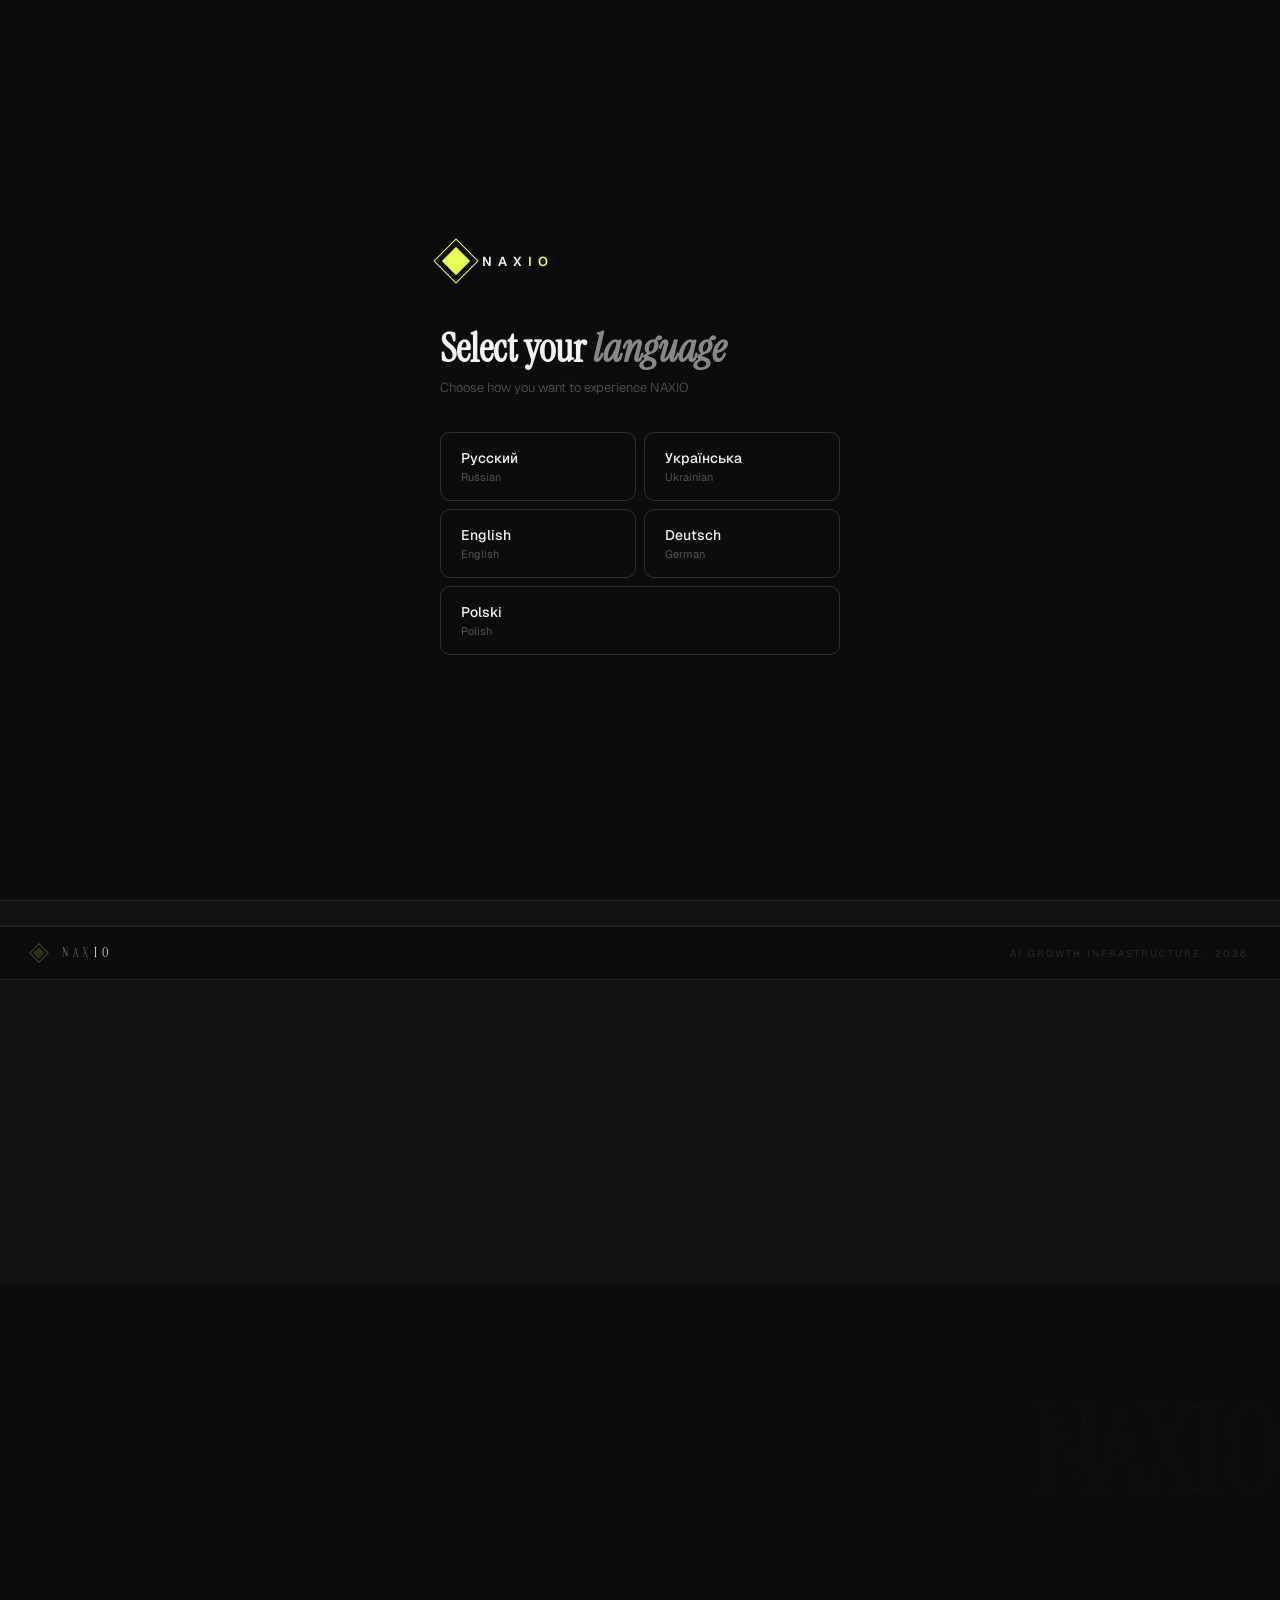
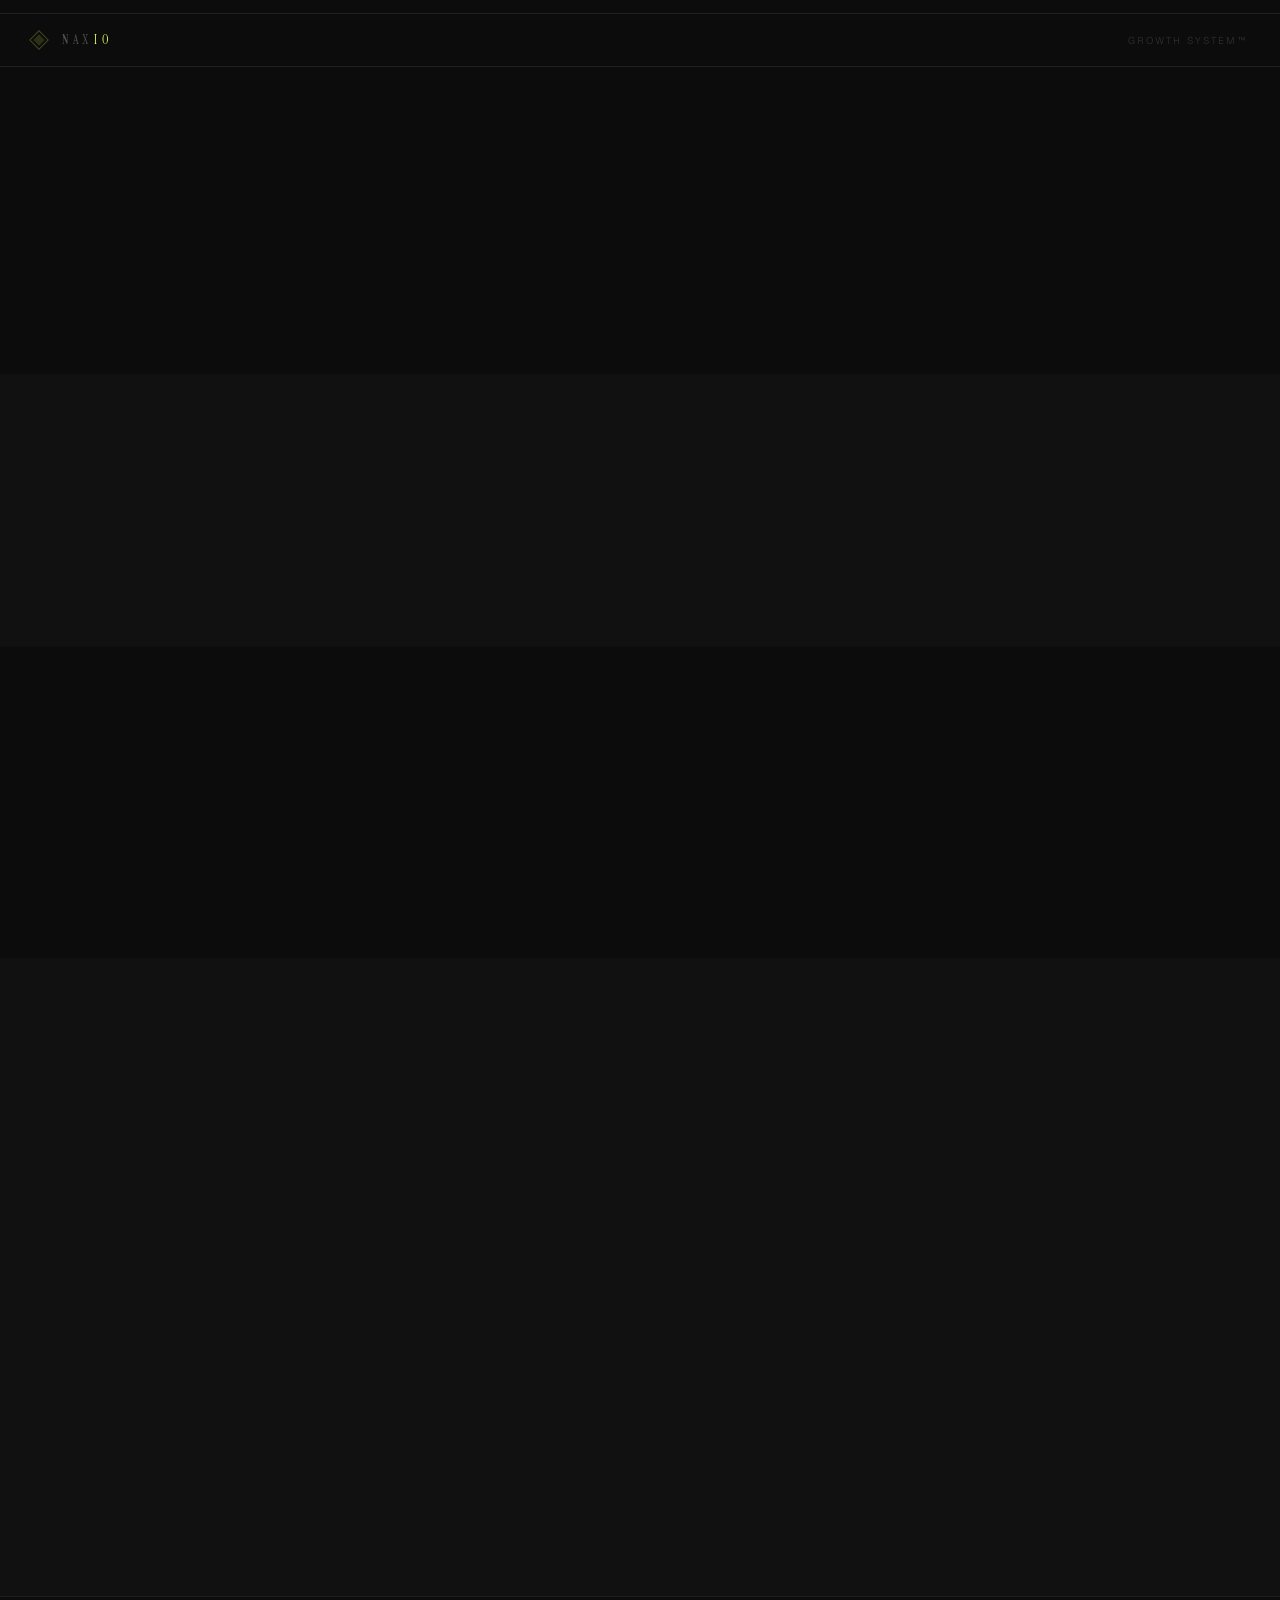
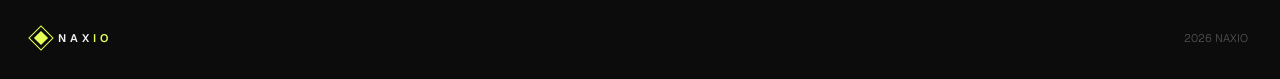
==== commit 1af73d35: "Brand presence: NAXIO wordmark in hero, logo row with rotating symbol, brand strips, ghost text" ====
--- a/index.html
+++ b/index.html
@@ -9,21 +9,8 @@
 <link href="https://fonts.googleapis.com/css2?family=Instrument+Serif:ital@0;1&family=Geist:wght@300;400;500;600;700&display=swap" rel="stylesheet"/>
 <style>
 *,*::before,*::after{box-sizing:border-box;margin:0;padding:0}
-:root{
-  --bg:#0c0c0c;
-  --bg1:#111;
-  --bg2:#161616;
-  --border:rgba(255,255,255,.08);
-  --border2:rgba(255,255,255,.14);
-  --text:#f2f2f2;
-  --text2:#888;
-  --text3:#555;
-  --accent:#e8ff57;
-  --accent2:rgba(232,255,87,.1);
-  --r:10px;
-  --gap:1px;
-}
-html{scroll-behavior:smooth;font-size:16px}
+:root{--bg:#0c0c0c;--bg1:#111;--bg2:#161616;--border:rgba(255,255,255,.08);--border2:rgba(255,255,255,.14);--text:#f2f2f2;--text2:#888;--text3:#555;--accent:#e8ff57;--accent2:rgba(232,255,87,.1);--r:10px;--gap:1px}
+html{scroll-behavior:smooth}
 body{background:var(--bg);color:var(--text);font-family:'Geist',sans-serif;font-weight:300;overflow-x:hidden;-webkit-font-smoothing:antialiased}
 ::-webkit-scrollbar{width:0}
 a{text-decoration:none;color:inherit}
@@ -35,7 +22,7 @@
 .lo-logo-mark::after{content:'';position:absolute;inset:5px;background:var(--accent)}
 .lo-logo-text{font-size:13px;font-weight:600;letter-spacing:6px;color:var(--text)}
 .lo-logo-text em{color:var(--accent);font-style:normal}
-.lo-title{font-family:'Instrument Serif',serif;font-size:clamp(28px,5vw,40px);line-height:1.15;margin-bottom:8px;color:var(--text)}
+.lo-title{font-family:'Instrument Serif',serif;font-size:clamp(28px,5vw,40px);line-height:1.15;margin-bottom:8px}
 .lo-title em{font-style:italic;color:var(--text2)}
 .lo-sub{font-size:13px;color:var(--text3);margin-bottom:36px}
 .lo-grid{display:grid;grid-template-columns:1fr 1fr;gap:8px}
@@ -60,6 +47,25 @@
 .btn-cta:hover{opacity:.85}
 .burger{display:none;background:none;border:none;cursor:pointer;flex-direction:column;gap:4px}
 .burger span{display:block;width:18px;height:1px;background:var(--text)}
+/* BRAND PRESENCE */
+.hero-wordmark-bg{position:absolute;bottom:-20px;right:-32px;font-family:'Instrument Serif',serif;font-size:clamp(140px,20vw,280px);font-weight:400;letter-spacing:-.04em;color:transparent;-webkit-text-stroke:1px rgba(255,255,255,.035);line-height:1;pointer-events:none;z-index:0;user-select:none;white-space:nowrap}
+.hero-logo-row{display:flex;align-items:center;gap:20px;margin-bottom:56px}
+.hero-logo-sym{width:52px;height:52px;border:1.5px solid var(--accent);transform:rotate(45deg);position:relative;flex-shrink:0;transition:transform .6s cubic-bezier(.16,1,.3,1)}
+.hero-logo-sym:hover{transform:rotate(135deg)}
+.hero-logo-sym::after{content:'';position:absolute;inset:9px;background:var(--accent)}
+.hero-logo-name{font-family:'Instrument Serif',serif;font-size:clamp(20px,2.8vw,32px);font-weight:400;letter-spacing:10px;color:var(--text);line-height:1}
+.hero-logo-name em{color:var(--accent);font-style:normal}
+.hero-logo-sep{width:1px;height:32px;background:var(--border2);flex-shrink:0}
+.hero-logo-tagline{font-size:10px;letter-spacing:3px;text-transform:uppercase;color:var(--text3);line-height:1.6}
+.brand-strip{display:flex;align-items:center;justify-content:space-between;padding:18px 32px;border-top:1px solid var(--border);border-bottom:1px solid var(--border);background:var(--bg)}
+.brand-strip-left{display:flex;align-items:center;gap:16px}
+.brand-strip-sym{width:14px;height:14px;border:1px solid rgba(232,255,87,.25);transform:rotate(45deg);position:relative}
+.brand-strip-sym::after{content:'';position:absolute;inset:2px;background:rgba(232,255,87,.15)}
+.brand-strip-name{font-family:'Instrument Serif',serif;font-size:12px;letter-spacing:5px;color:var(--text3)}
+.brand-strip-name em{color:var(--accent);font-style:normal}
+.brand-strip-right{font-size:10px;letter-spacing:2px;text-transform:uppercase;color:rgba(255,255,255,.15)}
+.sec-ghost{position:absolute;right:0;top:50%;transform:translateY(-50%);font-family:'Instrument Serif',serif;font-size:clamp(60px,10vw,120px);font-weight:400;letter-spacing:-.03em;color:transparent;-webkit-text-stroke:1px rgba(255,255,255,.025);line-height:1;pointer-events:none;user-select:none}
+/* HERO */
 .hero-eyebrow{display:inline-flex;align-items:center;gap:8px;font-size:11px;font-weight:500;letter-spacing:2px;text-transform:uppercase;color:var(--text3);margin-bottom:32px}
 .hero-eyebrow-dot{width:5px;height:5px;background:var(--accent);border-radius:50%;animation:pulse 2s ease-in-out infinite}
 @keyframes pulse{0%,100%{opacity:1;transform:scale(1)}50%{opacity:.4;transform:scale(.8)}}
@@ -177,29 +183,8 @@
 .rv{opacity:0;transform:translateY(20px);transition:opacity .8s cubic-bezier(.16,1,.3,1),transform .8s cubic-bezier(.16,1,.3,1)}
 .rv.in{opacity:1;transform:none}
 .rv-d1{transition-delay:.08s}.rv-d2{transition-delay:.16s}.rv-d3{transition-delay:.24s}.rv-d4{transition-delay:.32s}
-@media(max-width:1024px){
-  .services-grid{grid-template-columns:repeat(2,1fr)}
-  .why-grid{grid-template-columns:repeat(2,1fr)}
-  .cases-grid{grid-template-columns:repeat(2,1fr)}
-  .framework-row{grid-template-columns:1fr;gap:48px}
-  .framework-visual{position:static}
-  .faq-layout{grid-template-columns:1fr;gap:48px}
-  .contact-layout{grid-template-columns:1fr;gap:40px}
-}
-@media(max-width:640px){
-  nav{padding:0 16px}
-  .nav-links{display:none}
-  .burger{display:flex}
-  .btn-cta{display:none}
-  .hero-metrics{gap:28px}
-  section{padding:80px 16px}
-  .services-grid{grid-template-columns:1fr}
-  .cases-grid{grid-template-columns:1fr}
-  .why-grid{grid-template-columns:1fr 1fr}
-  .frow{grid-template-columns:1fr}
-  footer{padding:24px 16px}
-  .float-cta{display:none}
-}
+@media(max-width:1024px){.services-grid{grid-template-columns:repeat(2,1fr)}.why-grid{grid-template-columns:repeat(2,1fr)}.cases-grid{grid-template-columns:repeat(2,1fr)}.framework-row{grid-template-columns:1fr;gap:48px}.framework-visual{position:static}.faq-layout{grid-template-columns:1fr;gap:48px}.contact-layout{grid-template-columns:1fr;gap:40px}}
+@media(max-width:640px){nav{padding:0 16px}.nav-links{display:none}.burger{display:flex}.btn-cta{display:none}.hero-metrics{gap:28px}section{padding:80px 16px}.services-grid{grid-template-columns:1fr}.cases-grid{grid-template-columns:1fr}.why-grid{grid-template-columns:1fr 1fr}.frow{grid-template-columns:1fr}footer{padding:24px 16px}.float-cta{display:none}.brand-strip{padding:14px 16px}.hero-logo-row{gap:12px;margin-bottom:36px}}
 </style>
 </head>
 <body>
@@ -220,20 +205,19 @@
 <button class="float-cta" id="fcta" onclick="scrollTo('contact')"></button>
 <nav>
   <div class="nav-logo"><div class="nav-logo-mark"></div><div class="nav-logo-text">NAX<em>IO</em></div></div>
-  <div class="nav-links" id="navlinks">
-    <a href="#services" id="nl1"></a>
-    <a href="#framework" id="nl2"></a>
-    <a href="#cases" id="nl3"></a>
-    <a href="#faq" id="nl4">FAQ</a>
-  </div>
-  <div class="nav-right">
-    <button class="nav-lang" onclick="showLang()" id="nlang"></button>
-    <button class="btn-cta" id="nctabtn" onclick="scrollTo('contact')"></button>
-  </div>
+  <div class="nav-links" id="navlinks"><a href="#services" id="nl1"></a><a href="#framework" id="nl2"></a><a href="#cases" id="nl3"></a><a href="#faq" id="nl4">FAQ</a></div>
+  <div class="nav-right"><button class="nav-lang" onclick="showLang()" id="nlang"></button><button class="btn-cta" id="nctabtn" onclick="scrollTo('contact')"></button></div>
   <button class="burger" onclick="toggleMenu()"><span></span><span></span><span></span></button>
 </nav>
-<section style="min-height:100vh;display:flex;flex-direction:column;justify-content:center;padding-top:140px;padding-bottom:80px;padding-left:32px;padding-right:32px">
-  <div style="max-width:1160px;margin:0 auto;width:100%">
+<section style="min-height:100vh;display:flex;flex-direction:column;justify-content:center;padding-top:140px;padding-bottom:80px;padding-left:32px;padding-right:32px;position:relative;overflow:hidden">
+  <div class="hero-wordmark-bg" aria-hidden="true">NAXIO</div>
+  <div style="max-width:1160px;margin:0 auto;width:100%;position:relative;z-index:1">
+    <div class="hero-logo-row rv">
+      <div class="hero-logo-sym"></div>
+      <div class="hero-logo-name">NAX<em>IO</em></div>
+      <div class="hero-logo-sep"></div>
+      <div class="hero-logo-tagline">AI Growth<br>Infrastructure</div>
+    </div>
     <div class="hero-eyebrow rv"><span class="hero-eyebrow-dot"></span><span id="h-tag"></span></div>
     <h1 class="hero-h rv rv-d1" id="h-headline"></h1>
     <p class="hero-p rv rv-d2" id="h-sub"></p>
@@ -249,396 +233,46 @@
   </div>
 </section>
 <div class="marquee"><div class="marquee-track" id="mq"></div></div>
-<section id="services" style="background:var(--bg1)">
-  <div class="sec-inner">
-    <div class="sec-label rv" id="s-eye"></div>
-    <h2 class="sec-title rv" id="s-title"></h2>
-    <p class="sec-desc rv" id="s-desc"></p>
-    <div class="services-grid rv" id="svc-grid"></div>
-  </div>
+<div class="brand-strip"><div class="brand-strip-left"><div class="brand-strip-sym"></div><div class="brand-strip-name">NAX<em>IO</em></div></div><div class="brand-strip-right">AI Growth Infrastructure · 2026</div></div>
+<section id="services" style="background:var(--bg1)"><div class="sec-inner"><div class="sec-label rv" id="s-eye"></div><h2 class="sec-title rv" id="s-title"></h2><p class="sec-desc rv" id="s-desc"></p><div class="services-grid rv" id="svc-grid"></div></div></section>
+<section id="framework" style="background:var(--bg);position:relative;overflow:hidden">
+  <div class="sec-ghost" aria-hidden="true">NAXIO</div>
+  <div class="sec-inner"><div class="framework-row"><div><div class="sec-label rv" id="fw-eye"></div><h2 class="sec-title rv" id="fw-title"></h2><p class="sec-desc rv" id="fw-desc"></p><div class="framework-steps rv" id="fw-steps"></div></div><div class="framework-visual rv"><div class="fv-title" id="fv-title"></div><div class="fv-rows" id="fv-rows"></div></div></div></div>
 </section>
-<section id="framework" style="background:var(--bg)">
-  <div class="sec-inner">
-    <div class="framework-row">
-      <div>
-        <div class="sec-label rv" id="fw-eye"></div>
-        <h2 class="sec-title rv" id="fw-title"></h2>
-        <p class="sec-desc rv" id="fw-desc"></p>
-        <div class="framework-steps rv" id="fw-steps"></div>
-      </div>
-      <div class="framework-visual rv">
-        <div class="fv-title" id="fv-title"></div>
-        <div class="fv-rows" id="fv-rows"></div>
-      </div>
-    </div>
-  </div>
+<div class="brand-strip"><div class="brand-strip-left"><div class="brand-strip-sym"></div><div class="brand-strip-name">NAX<em>IO</em></div></div><div class="brand-strip-right">Growth System™</div></div>
+<section style="padding:0;background:var(--bg1)"><div class="why-grid" id="why-grid"></div></section>
+<section id="cases" style="background:var(--bg)"><div class="sec-inner"><div class="sec-label rv" id="c-eye"></div><h2 class="sec-title rv" id="c-title"></h2><p class="sec-desc rv" id="c-desc"></p><div class="cases-grid rv" id="cases-grid"></div></div></section>
+<section style="background:var(--bg1)"><div class="sec-inner"><div class="sec-label rv" id="st-eye"></div><h2 class="sec-title rv" id="st-title"></h2><div class="stack-wrap rv" id="stack-wrap"></div></div></section>
+<section id="faq" style="background:var(--bg)"><div class="sec-inner"><div class="faq-layout"><div><div class="sec-label rv" id="fq-eye"></div><h2 class="sec-title rv" id="fq-title"></h2><p style="font-size:14px;color:var(--text2);line-height:1.8;margin-top:12px" class="rv" id="fq-sub"></p><button class="btn-primary rv" style="margin-top:28px" onclick="scrollTo('contact')" id="fq-btn"></button></div><div class="rv" id="faq-list"></div></div></div></section>
+<section id="contact" style="background:var(--bg1)">
+  <div class="sec-inner"><div class="contact-layout">
+    <div><div class="sec-label rv" id="ct-eye"></div><h2 class="sec-title rv" id="ct-title"></h2><p style="font-size:14px;color:var(--text2);line-height:1.8;margin-top:12px" class="rv" id="ct-sub"></p><div class="contact-info rv"><div class="ci-row"><div class="ci-icon">@</div><span>hello@naxio.agency</span></div><div class="ci-row"><div class="ci-icon">TG</div><a href="https://t.me/naxio_manager_bot" style="color:var(--text2)">@naxio_manager_bot</a></div><div class="ci-row"><div class="ci-icon">W</div><span>naxio.agency</span></div></div></div>
+    <div class="form-box rv"><div id="formInner"><div class="form-title" id="fm-title"></div><div class="frow"><div class="fg"><label id="l-name"></label><input id="fn" class="fi"/></div><div class="fg"><label id="l-phone"></label><input id="fi-phone" class="fi" type="tel"/></div></div><div class="frow"><div class="fg"><label id="l-email"></label><input id="fi-email" class="fi" type="email"/></div><div class="fg"><label id="l-tg"></label><input id="ft" class="fi"/></div></div><div class="fg"><label id="l-biz"></label><select id="fi-biz" class="fi"></select></div><div class="fg"><label id="l-note"></label><textarea id="fi-note" class="fi"></textarea></div><button class="btn-submit" id="fm-btn" onclick="sendForm()"></button></div><div class="sent-view" id="sentView"><div class="sent-icon">✓</div><div class="sent-title" id="sv-title"></div><div class="sent-sub" id="sv-sub"></div></div></div>
+  </div></div>
 </section>
-<section style="padding:0;background:var(--bg1)">
-  <div class="why-grid" id="why-grid"></div>
-</section>
-<section id="cases" style="background:var(--bg)">
-  <div class="sec-inner">
-    <div class="sec-label rv" id="c-eye"></div>
-    <h2 class="sec-title rv" id="c-title"></h2>
-    <p class="sec-desc rv" id="c-desc"></p>
-    <div class="cases-grid rv" id="cases-grid"></div>
-  </div>
-</section>
-<section style="background:var(--bg1)">
-  <div class="sec-inner">
-    <div class="sec-label rv" id="st-eye"></div>
-    <h2 class="sec-title rv" id="st-title"></h2>
-    <div class="stack-wrap rv" id="stack-wrap"></div>
-  </div>
-</section>
-<section id="faq" style="background:var(--bg)">
-  <div class="sec-inner">
-    <div class="faq-layout">
-      <div>
-        <div class="sec-label rv" id="fq-eye"></div>
-        <h2 class="sec-title rv" id="fq-title"></h2>
-        <p style="font-size:14px;color:var(--text2);line-height:1.8;margin-top:12px" class="rv" id="fq-sub"></p>
-        <button class="btn-primary rv" style="margin-top:28px" onclick="scrollTo('contact')" id="fq-btn"></button>
-      </div>
-      <div class="rv" id="faq-list"></div>
-    </div>
-  </div>
-</section>
-<section id="contact" style="background:var(--bg1)">
-  <div class="sec-inner">
-    <div class="contact-layout">
-      <div>
-        <div class="sec-label rv" id="ct-eye"></div>
-        <h2 class="sec-title rv" id="ct-title"></h2>
-        <p style="font-size:14px;color:var(--text2);line-height:1.8;margin-top:12px" class="rv" id="ct-sub"></p>
-        <div class="contact-info rv">
-          <div class="ci-row"><div class="ci-icon">@</div><span>hello@naxio.agency</span></div>
-          <div class="ci-row"><div class="ci-icon">TG</div><a href="https://t.me/naxio_manager_bot" style="color:var(--text2)">@naxio_manager_bot</a></div>
-          <div class="ci-row"><div class="ci-icon">W</div><span>naxio.agency</span></div>
-        </div>
-      </div>
-      <div class="form-box rv">
-        <div id="formInner">
-          <div class="form-title" id="fm-title"></div>
-          <div class="frow">
-            <div class="fg"><label id="l-name"></label><input id="fn" class="fi"/></div>
-            <div class="fg"><label id="l-phone"></label><input id="fi-phone" class="fi" type="tel"/></div>
-          </div>
-          <div class="frow">
-            <div class="fg"><label id="l-email"></label><input id="fi-email" class="fi" type="email"/></div>
-            <div class="fg"><label id="l-tg"></label><input id="ft" class="fi"/></div>
-          </div>
-          <div class="fg"><label id="l-biz"></label><select id="fi-biz" class="fi"></select></div>
-          <div class="fg"><label id="l-note"></label><textarea id="fi-note" class="fi"></textarea></div>
-          <button class="btn-submit" id="fm-btn" onclick="sendForm()"></button>
-        </div>
-        <div class="sent-view" id="sentView">
-          <div class="sent-icon">✓</div>
-          <div class="sent-title" id="sv-title"></div>
-          <div class="sent-sub" id="sv-sub"></div>
-        </div>
-      </div>
-    </div>
-  </div>
-</section>
-<footer>
-  <div class="footer-logo"><div class="footer-logo-mark"></div><div class="footer-logo-text">NAX<em>IO</em></div></div>
-  <nav class="footer-nav" id="fnav"></nav>
-  <div class="footer-copy">2026 NAXIO</div>
-</footer>
+<footer><div class="footer-logo"><div class="footer-logo-mark"></div><div class="footer-logo-text">NAX<em>IO</em></div></div><nav class="footer-nav" id="fnav"></nav><div class="footer-copy">2026 NAXIO</div></footer>
 <script>
-var LANG = 'ru';
-var COPY = {
-  ru: {
-    navLinks: ['Услуги','Система','Кейсы'],navLang: 'RU',navCta: 'Начать',fcta: 'Начать проект',
-    hTag: 'AI Growth Infrastructure',hHeadline: ['Growth systems','для современных брендов'],
-    hSub: 'Строим AI-инфраструктуру для роста — автоматизация, привлечение клиентов, конверсия. Системы которые масштабируются без вас.',
-    hBtn1: 'Начать проект',hBtn2: 'Смотреть кейсы',m1: 'от идеи до запуска',m2: 'AI работает без вас',m3: 'рост конверсий',
-    mqItems: ['AI Automation','n8n Workflows','Growth Systems','Telegram Bots','CRM Integration','Funnel Infrastructure','Performance Marketing','Lead Automation','AI Chatbots','Revenue Systems'],
-    sEye: 'Системы роста',sTitle: ['Не услуги.','Инфраструктура.'],sDesc: 'Каждый блок — это система которая работает на рост вашего бизнеса.',
-    svcs: [
-      {n:'01',t:'Acquisition Systems',d:'Системы привлечения клиентов — от рекламы до автоматической квалификации лидов.',tags:['Lead Gen','Paid Ads','Qualification']},
-      {n:'02',t:'AI Automation',d:'Автоматизируем процессы на базе ИИ. 24/7 без участия команды.',tags:['n8n','OpenAI','Workflows']},
-      {n:'03',t:'Revenue Infrastructure',d:'CRM, pipeline, автоматические follow-up. Система закрытия сделок.',tags:['CRM','Pipeline','Follow-up']},
-      {n:'04',t:'Conversion Optimization',d:'Сайты и лендинги заточенные под конверсию. A/B тесты, аналитика.',tags:['Landing Pages','A/B Testing','Analytics']},
-      {n:'05',t:'AI Chatbots',d:'Telegram и WhatsApp боты на базе GPT-4. Квалификация, ответы, продажи.',tags:['Telegram','WhatsApp','GPT-4']},
-      {n:'06',t:'Content Engine',d:'Системы создания и дистрибуции контента. AI-ускоренное производство.',tags:['Content','SEO','Distribution']}
-    ],
-    fwEye: 'NAXIO Growth System',fwTitle: ['Как работает','наша система'],fwDesc: 'Каждый проект проходит через шесть этапов нашего фреймворка.',
-    fwSteps: [
-      {n:'1',t:'Audit',d:'Анализируем текущее состояние — трафик, конверсии, процессы.'},
-      {n:'2',t:'Infrastructure',d:'Строим техническую базу — CRM, автоматизация, аналитика.'},
-      {n:'3',t:'Acquisition',d:'Запускаем системы привлечения клиентов.'},
-      {n:'4',t:'Automation',d:'Автоматизируем обработку лидов и коммуникацию.'},
-      {n:'5',t:'Optimization',d:'Тестируем, анализируем, улучшаем конверсии.'},
-      {n:'6',t:'Scale',d:'Масштабируем работающие системы без потери качества.'}
-    ],
-    fvTitle: 'Live workflow — AI воронка',
-    fvRows: [{dot:'g',label:'Заявка получена',badge:'webhook'},{dot:'y',label:'n8n запускает workflow',badge:'auto'},{dot:'b',label:'AI квалифицирует лид',badge:'GPT-4o'},{dot:'g',label:'Данные в CRM',badge:'Bitrix24'},{dot:'y',label:'Уведомление менеджеру',badge:'Telegram'},{dot:'b',label:'Email клиенту',badge:'auto'},{dot:'d',label:'AI бот продолжает',badge:'@naxio_bot'}],
-    whyCards: [{n:'7d',t:'Быстро',d:'MVP за 3-7 дней. Без затяжных брифингов.'},{n:'AI',t:'AI-first',d:'AI — основа каждого решения, не надстройка.'},{n:'x3',t:'Системно',d:'Строим масштабируемые системы, не разовые работы.'},{n:'24h',t:'Прозрачно',d:'Все доступы, метрики и документация — ваши.'}],
-    cEye: 'Кейсы',cTitle: 'Проекты',cDesc: 'Первые кейсы появятся скоро. Станьте первым.',
-    cases: [
-      {badge:'AI Automation',t:'Автоматизация продаж',d:'AI-система квалификации лидов и автоматической коммуникации.',tags:['n8n','GPT-4o','CRM'],soon:true},
-      {badge:'Website',t:'AI-сайт с ассистентом',d:'Лендинг с встроенным AI-ботом для сбора и обработки заявок.',tags:['Next.js','Flowise','OpenAI'],soon:true},
-      {empty:true,emptyTitle:'Ваш проект',emptySub:'Станьте первым клиентом NAXIO и получите кейс с реальными результатами.',btn:'Начать проект'}
-    ],
-    stEye: 'Технологии',stTitle: 'Стек',
-    stack: ['n8n','OpenAI API','Claude API','Telegram','WhatsApp','Flowise','Google Sheets','Airtable','Notion','React','Next.js','Tailwind','AmoCRM','Bitrix24','HubSpot','Pipedrive','ElevenLabs','Twilio'],
-    fqEye: 'FAQ',fqTitle: 'Вопросы',fqSub: 'Остались вопросы? Напишите нам.',fqBtn: 'Задать вопрос',
-    faqs: [{q:'Сколько стоит?',a:'От 200 PLN. Точную стоимость называем после бесплатного созвона.'},{q:'Сколько времени занимает?',a:'MVP — 3-7 дней. Сайт — 7-14 дней. Комплексный проект — 2-4 недели.'},{q:'Какие автоматизации делаете?',a:'Любые: заявки, CRM, email, боты, квалификация, голосовые звонки.'},{q:'С какими CRM работаете?',a:'AmoCRM, Bitrix24, HubSpot, Pipedrive, Notion, Airtable.'},{q:'Есть ли поддержка после запуска?',a:'Да, 2 недели бесплатно. Далее по договоренности.'}],
-    ctEye: 'Начать',ctTitle: 'Готовы к росту?',ctSub: 'Оставьте заявку — обсудим задачу без воды.',
-    fmTitle: 'Заявка на проект',lName: 'Имя *',lPhone: 'Телефон',lEmail: 'Email',lTg: 'Telegram',lBiz: 'Тип бизнеса',lNote: 'Комментарий',
-    bizOpts: ['Выберите...','E-commerce','Услуги','SaaS / IT','Недвижимость','Образование','Другое'],
-    phName: 'Ваше имя',phPhone: '+7 (999) ...',phEmail: 'you@mail.com',phTg: '@username',phNote: 'Кратко о задаче...',
-    fmBtn: 'Отправить заявку',svTitle: 'Заявка отправлена',svSub: 'Свяжемся в ближайшее время',
-    footerLinks: ['Услуги','Система','Кейсы','FAQ','Контакт']
-  },
-  ua: {
-    navLinks: ['Послуги','Система','Кейси'],navLang: 'UA',navCta: 'Почати',fcta: 'Почати проект',
-    hTag: 'AI Growth Infrastructure',hHeadline: ['Growth systems','для сучасних брендів'],
-    hSub: 'Будуємо AI-інфраструктуру для зростання — автоматизація, залучення клієнтів, конверсія.',
-    hBtn1: 'Почати проект',hBtn2: 'Дивитися кейси',m1: 'від ідеї до запуску',m2: 'AI працює без вас',m3: 'ріст конверсій',
-    mqItems: ['AI Automation','n8n Workflows','Growth Systems','Telegram Bots','CRM Integration','Funnel Infrastructure','Performance Marketing','Lead Automation','AI Chatbots','Revenue Systems'],
-    sEye: 'Системи зростання',sTitle: ['Не послуги.','Інфраструктура.'],sDesc: 'Кожен блок — система яка працює на зростання вашого бізнесу.',
-    svcs: [
-      {n:'01',t:'Acquisition Systems',d:'Системи залучення клієнтів — від реклами до автоматичної кваліфікації.',tags:['Lead Gen','Paid Ads','Qualification']},
-      {n:'02',t:'AI Automation',d:'Автоматизуємо процеси на базі ШІ. 24/7 без участі команди.',tags:['n8n','OpenAI','Workflows']},
-      {n:'03',t:'Revenue Infrastructure',d:'CRM, pipeline, автоматичні follow-up. Система закриття угод.',tags:['CRM','Pipeline','Follow-up']},
-      {n:'04',t:'Conversion Optimization',d:'Сайти та лендінги під конверсію. A/B тести, аналітика.',tags:['Landing Pages','A/B Testing','Analytics']},
-      {n:'05',t:'AI Chatbots',d:'Telegram та WhatsApp боти на базі GPT-4. Кваліфікація, відповіді.',tags:['Telegram','WhatsApp','GPT-4']},
-      {n:'06',t:'Content Engine',d:'Системи створення та дистрибуції контенту з AI.',tags:['Content','SEO','Distribution']}
-    ],
-    fwEye: 'NAXIO Growth System',fwTitle: ['Як працює','наша система'],fwDesc: 'Кожен проект проходить через шість етапів нашого фреймворку.',
-    fwSteps: [{n:'1',t:'Audit',d:'Аналізуємо поточний стан — трафік, конверсії, процеси.'},{n:'2',t:'Infrastructure',d:'Будуємо технічну базу — CRM, автоматизація, аналітика.'},{n:'3',t:'Acquisition',d:'Запускаємо системи залучення клієнтів.'},{n:'4',t:'Automation',d:'Автоматизуємо обробку лідів та комунікацію.'},{n:'5',t:'Optimization',d:'Тестуємо, аналізуємо, покращуємо конверсії.'},{n:'6',t:'Scale',d:'Масштабуємо системи що працюють.'}],
-    fvTitle: 'Live workflow — AI воронка',
-    fvRows: [{dot:'g',label:'Заявку отримано',badge:'webhook'},{dot:'y',label:'n8n запускає workflow',badge:'auto'},{dot:'b',label:'AI кваліфікує лід',badge:'GPT-4o'},{dot:'g',label:'Дані у CRM',badge:'Bitrix24'},{dot:'y',label:'Повідомлення менеджеру',badge:'Telegram'},{dot:'b',label:'Email клієнту',badge:'auto'},{dot:'d',label:'AI бот продовжує',badge:'@naxio_bot'}],
-    whyCards: [{n:'7d',t:'Швидко',d:'MVP за 3-7 днів.'},{n:'AI',t:'AI-first',d:'AI — основа кожного рішення.'},{n:'x3',t:'Системно',d:'Будуємо масштабовані системи.'},{n:'24h',t:'Прозоро',d:'Всі доступи, метрики та документація — ваші.'}],
-    cEye: 'Кейси',cTitle: 'Проекти',cDesc: 'Перші кейси зявляться скоро. Станьте першим.',
-    cases: [{badge:'AI Automation',t:'Автоматизація продажів',d:'AI-система кваліфікації лідів та автоматичної комунікації.',tags:['n8n','GPT-4o','CRM'],soon:true},{badge:'Website',t:'AI-сайт з асистентом',d:'Лендінг з вбудованим AI-ботом для збору заявок.',tags:['Next.js','Flowise','OpenAI'],soon:true},{empty:true,emptyTitle:'Ваш проект',emptySub:'Станьте першим клієнтом NAXIO.',btn:'Почати проект'}],
-    stEye: 'Технології',stTitle: 'Стек',
-    stack: ['n8n','OpenAI API','Claude API','Telegram','WhatsApp','Flowise','Google Sheets','Airtable','Notion','React','Next.js','Tailwind','AmoCRM','Bitrix24','HubSpot','Pipedrive','ElevenLabs','Twilio'],
-    fqEye: 'FAQ',fqTitle: 'Питання',fqSub: 'Залишились питання? Напишіть нам.',fqBtn: 'Задати питання',
-    faqs: [{q:'Скільки коштує?',a:'Від 200 PLN. Точна вартість після безкоштовного дзвінка.'},{q:'Скільки часу займає?',a:'MVP — 3-7 днів. Сайт — 7-14 днів. Комплексний — 2-4 тижні.'},{q:'Які автоматизації робите?',a:'Будь-які: заявки, CRM, email, боти, кваліфікація.'},{q:'З якими CRM працюєте?',a:'AmoCRM, Bitrix24, HubSpot, Pipedrive, Notion, Airtable.'},{q:'Є підтримка після запуску?',a:'Так, 2 тижні безкоштовно.'}],
-    ctEye: 'Почати',ctTitle: 'Готові до зростання?',ctSub: 'Залиште заявку — обговоримо задачу.',
-    fmTitle: 'Заявка на проект',lName: "Ім'я *",lPhone: 'Телефон',lEmail: 'Email',lTg: 'Telegram',lBiz: 'Тип бізнесу',lNote: 'Коментар',
-    bizOpts: ['Оберіть...','E-commerce','Послуги','SaaS / IT','Нерухомість','Освіта','Інше'],
-    phName: "Ваше ім'я",phPhone: '+38 (099) ...',phEmail: 'you@mail.com',phTg: '@username',phNote: 'Коротко про задачу...',
-    fmBtn: 'Надіслати заявку',svTitle: 'Заявку надіслано',svSub: 'Звяжемося найближчим часом',
-    footerLinks: ['Послуги','Система','Кейси','FAQ','Контакт']
-  },
-  en: {
-    navLinks: ['Services','System','Cases'],navLang: 'EN',navCta: 'Start',fcta: 'Start project',
-    hTag: 'AI Growth Infrastructure',hHeadline: ['Growth systems','for modern brands'],
-    hSub: 'We build AI-powered growth infrastructure — automation, acquisition, conversion. Systems that scale without you.',
-    hBtn1: 'Start a project',hBtn2: 'View cases',m1: 'idea to launch',m2: 'AI runs without you',m3: 'conversion growth',
-    mqItems: ['AI Automation','n8n Workflows','Growth Systems','Telegram Bots','CRM Integration','Funnel Infrastructure','Performance Marketing','Lead Automation','AI Chatbots','Revenue Systems'],
-    sEye: 'Growth Systems',sTitle: ['Not services.','Infrastructure.'],sDesc: 'Each block is a system that works for your business growth.',
-    svcs: [
-      {n:'01',t:'Acquisition Systems',d:'Client acquisition systems — from ads to automatic lead qualification.',tags:['Lead Gen','Paid Ads','Qualification']},
-      {n:'02',t:'AI Automation',d:'AI-powered process automation. 24/7 without your team.',tags:['n8n','OpenAI','Workflows']},
-      {n:'03',t:'Revenue Infrastructure',d:'CRM, pipeline, automatic follow-ups. Deal closing system.',tags:['CRM','Pipeline','Follow-up']},
-      {n:'04',t:'Conversion Optimization',d:'Websites and landing pages built for conversion.',tags:['Landing Pages','A/B Testing','Analytics']},
-      {n:'05',t:'AI Chatbots',d:'GPT-4 Telegram and WhatsApp bots. Qualification, replies, sales.',tags:['Telegram','WhatsApp','GPT-4']},
-      {n:'06',t:'Content Engine',d:'Content creation and distribution systems with AI acceleration.',tags:['Content','SEO','Distribution']}
-    ],
-    fwEye: 'NAXIO Growth System',fwTitle: ['How our','system works'],fwDesc: 'Every project goes through six stages of our framework.',
-    fwSteps: [{n:'1',t:'Audit',d:'Analyze current state — traffic, conversions, processes.'},{n:'2',t:'Infrastructure',d:'Build the technical base — CRM, automation, analytics.'},{n:'3',t:'Acquisition',d:'Launch client acquisition systems.'},{n:'4',t:'Automation',d:'Automate lead handling and communication.'},{n:'5',t:'Optimization',d:'Test, analyze, improve conversions.'},{n:'6',t:'Scale',d:'Scale working systems without losing quality.'}],
-    fvTitle: 'Live workflow — AI funnel',
-    fvRows: [{dot:'g',label:'Lead received',badge:'webhook'},{dot:'y',label:'n8n triggers workflow',badge:'auto'},{dot:'b',label:'AI qualifies lead',badge:'GPT-4o'},{dot:'g',label:'Data in CRM',badge:'Bitrix24'},{dot:'y',label:'Manager notified',badge:'Telegram'},{dot:'b',label:'Email to client',badge:'auto'},{dot:'d',label:'AI bot continues',badge:'@naxio_bot'}],
-    whyCards: [{n:'7d',t:'Fast',d:'MVP in 3-7 days. No lengthy briefings.'},{n:'AI',t:'AI-first',d:'AI is the core of every solution, not an add-on.'},{n:'x3',t:'Systematic',d:'We build scalable systems, not one-offs.'},{n:'24h',t:'Transparent',d:'All access, metrics and docs — yours from day one.'}],
-    cEye: 'Cases',cTitle: 'Projects',cDesc: 'First cases coming soon. Be the first.',
-    cases: [{badge:'AI Automation',t:'Sales automation',d:'AI-powered lead qualification and automated communication system.',tags:['n8n','GPT-4o','CRM'],soon:true},{badge:'Website',t:'AI website with assistant',d:'Landing page with built-in AI bot for collecting and handling leads.',tags:['Next.js','Flowise','OpenAI'],soon:true},{empty:true,emptyTitle:'Your project',emptySub:'Become NAXIO first client and get a case with real results.',btn:'Start project'}],
-    stEye: 'Technology',stTitle: 'Stack',
-    stack: ['n8n','OpenAI API','Claude API','Telegram','WhatsApp','Flowise','Google Sheets','Airtable','Notion','React','Next.js','Tailwind','AmoCRM','Bitrix24','HubSpot','Pipedrive','ElevenLabs','Twilio'],
-    fqEye: 'FAQ',fqTitle: 'Questions',fqSub: 'Still have questions? Write to us.',fqBtn: 'Ask a question',
-    faqs: [{q:'How much does it cost?',a:'From 200 PLN. Exact quote after a free call.'},{q:'How long does it take?',a:'MVP — 3-7 days. Website — 7-14 days. Complex project — 2-4 weeks.'},{q:'What automations do you build?',a:'Any: leads, CRM, email, bots, qualification, voice calls.'},{q:'Which CRMs do you work with?',a:'AmoCRM, Bitrix24, HubSpot, Pipedrive, Notion, Airtable.'},{q:'Is there support after launch?',a:'Yes, 2 weeks free. Then by agreement.'}],
-    ctEye: 'Start',ctTitle: 'Ready to grow?',ctSub: 'Leave a request — we discuss your task without fluff.',
-    fmTitle: 'Project request',lName: 'Name *',lPhone: 'Phone',lEmail: 'Email',lTg: 'Telegram',lBiz: 'Business type',lNote: 'Comment',
-    bizOpts: ['Select...','E-commerce','Services','SaaS / IT','Real estate','Education','Other'],
-    phName: 'Your name',phPhone: '+1 (000) ...',phEmail: 'you@mail.com',phTg: '@username',phNote: 'Brief task description...',
-    fmBtn: 'Send request',svTitle: 'Request sent',svSub: 'We will contact you shortly',
-    footerLinks: ['Services','System','Cases','FAQ','Contact']
-  },
-  de: {
-    navLinks: ['Leistungen','System','Cases'],navLang: 'DE',navCta: 'Starten',fcta: 'Projekt starten',
-    hTag: 'AI Growth Infrastructure',hHeadline: ['Growth systems','für moderne Marken'],
-    hSub: 'Wir bauen KI-gestützte Wachstumsinfrastruktur — Automatisierung, Kundengewinnung, Konversion.',
-    hBtn1: 'Projekt starten',hBtn2: 'Cases ansehen',m1: 'Idee bis Launch',m2: 'KI arbeitet für Sie',m3: 'Konversionswachstum',
-    mqItems: ['KI Automation','n8n Workflows','Growth Systems','Telegram Bots','CRM Integration','Funnel Infrastruktur','Performance Marketing','Lead Automation','AI Chatbots','Revenue Systems'],
-    sEye: 'Wachstumssysteme',sTitle: ['Keine Dienste.','Infrastruktur.'],sDesc: 'Jeder Block ist ein System das für Ihr Geschäftswachstum arbeitet.',
-    svcs: [
-      {n:'01',t:'Acquisition Systems',d:'Kundengewinnungssysteme — von Werbung bis zur automatischen Lead-Qualifizierung.',tags:['Lead Gen','Paid Ads','Qualification']},
-      {n:'02',t:'KI Automatisierung',d:'KI-gestützte Prozessautomatisierung. 24/7 ohne Ihr Team.',tags:['n8n','OpenAI','Workflows']},
-      {n:'03',t:'Revenue Infrastructure',d:'CRM, Pipeline, automatische Follow-ups. Deal-Abschluss-System.',tags:['CRM','Pipeline','Follow-up']},
-      {n:'04',t:'Conversion Optimization',d:'Websites und Landing Pages für Konversion.',tags:['Landing Pages','A/B Testing','Analytics']},
-      {n:'05',t:'KI Chatbots',d:'GPT-4 Telegram und WhatsApp Bots für Qualifizierung und Verkauf.',tags:['Telegram','WhatsApp','GPT-4']},
-      {n:'06',t:'Content Engine',d:'Content-Erstellung und Distribution mit KI-Beschleunigung.',tags:['Content','SEO','Distribution']}
-    ],
-    fwEye: 'NAXIO Growth System',fwTitle: ['Wie unser','System funktioniert'],fwDesc: 'Jedes Projekt durchläuft sechs Phasen unseres Frameworks.',
-    fwSteps: [{n:'1',t:'Audit',d:'Aktuellen Stand analysieren.'},{n:'2',t:'Infrastructure',d:'Technische Basis aufbauen.'},{n:'3',t:'Acquisition',d:'Kundengewinnungssysteme starten.'},{n:'4',t:'Automation',d:'Lead-Bearbeitung automatisieren.'},{n:'5',t:'Optimization',d:'Konversionen testen und verbessern.'},{n:'6',t:'Scale',d:'Funktionierende Systeme skalieren.'}],
-    fvTitle: 'Live Workflow — KI Funnel',
-    fvRows: [{dot:'g',label:'Lead erhalten',badge:'webhook'},{dot:'y',label:'n8n startet Workflow',badge:'auto'},{dot:'b',label:'KI qualifiziert Lead',badge:'GPT-4o'},{dot:'g',label:'Daten im CRM',badge:'Bitrix24'},{dot:'y',label:'Manager benachrichtigt',badge:'Telegram'},{dot:'b',label:'E-Mail an Kunden',badge:'auto'},{dot:'d',label:'KI Bot setzt fort',badge:'@naxio_bot'}],
-    whyCards: [{n:'7d',t:'Schnell',d:'MVP in 3-7 Tagen.'},{n:'AI',t:'KI-first',d:'KI ist der Kern jeder Lösung.'},{n:'x3',t:'Systematisch',d:'Wir bauen skalierbare Systeme.'},{n:'24h',t:'Transparent',d:'Alle Zugänge und Docs sind Ihre.'}],
-    cEye: 'Cases',cTitle: 'Projekte',cDesc: 'Erste Cases erscheinen bald. Werden Sie der Erste.',
-    cases: [{badge:'KI Automation',t:'Vertriebsautomatisierung',d:'KI-System zur Lead-Qualifizierung und automatischen Kommunikation.',tags:['n8n','GPT-4o','CRM'],soon:true},{badge:'Website',t:'KI-Website mit Assistent',d:'Landing Page mit eingebautem KI-Bot zur Lead-Erfassung.',tags:['Next.js','Flowise','OpenAI'],soon:true},{empty:true,emptyTitle:'Ihr Projekt',emptySub:'Werden Sie NAXIOs erster Kunde.',btn:'Projekt starten'}],
-    stEye: 'Technologie',stTitle: 'Stack',
-    stack: ['n8n','OpenAI API','Claude API','Telegram','WhatsApp','Flowise','Google Sheets','Airtable','Notion','React','Next.js','Tailwind','AmoCRM','Bitrix24','HubSpot','Pipedrive','ElevenLabs','Twilio'],
-    fqEye: 'FAQ',fqTitle: 'Fragen',fqSub: 'Noch Fragen? Schreiben Sie uns.',fqBtn: 'Frage stellen',
-    faqs: [{q:'Was kostet es?',a:'Ab 200 PLN. Genaues Angebot nach kostenlosem Call.'},{q:'Wie lange dauert es?',a:'MVP — 3-7 Tage. Website — 7-14 Tage. Komplex — 2-4 Wochen.'},{q:'Welche Automatisierungen bauen Sie?',a:'Beliebige: Leads, CRM, E-Mail, Bots, Qualifizierung, Voice.'},{q:'Mit welchen CRMs arbeiten Sie?',a:'AmoCRM, Bitrix24, HubSpot, Pipedrive, Notion, Airtable.'},{q:'Gibt es Support nach dem Launch?',a:'Ja, 2 Wochen kostenlos.'}],
-    ctEye: 'Start',ctTitle: 'Bereit zu wachsen?',ctSub: 'Anfrage stellen — wir besprechen Ihre Aufgabe direkt.',
-    fmTitle: 'Projektanfrage',lName: 'Name *',lPhone: 'Telefon',lEmail: 'E-Mail',lTg: 'Telegram',lBiz: 'Unternehmenstyp',lNote: 'Kommentar',
-    bizOpts: ['Auswählen...','E-Commerce','Dienstleistungen','SaaS / IT','Immobilien','Bildung','Sonstiges'],
-    phName: 'Ihr Name',phPhone: '+49 (000) ...',phEmail: 'sie@mail.de',phTg: '@username',phNote: 'Kurze Aufgabenbeschreibung...',
-    fmBtn: 'Anfrage senden',svTitle: 'Anfrage gesendet',svSub: 'Wir melden uns bald',
-    footerLinks: ['Leistungen','System','Cases','FAQ','Kontakt']
-  },
-  pl: {
-    navLinks: ['Usługi','System','Cases'],navLang: 'PL',navCta: 'Start',fcta: 'Zacznij projekt',
-    hTag: 'AI Growth Infrastructure',hHeadline: ['Growth systems','dla nowoczesnych marek'],
-    hSub: 'Budujemy infrastrukturę wzrostu opartą na AI — automatyzacja, pozyskiwanie klientów, konwersja.',
-    hBtn1: 'Zacznij projekt',hBtn2: 'Zobacz cases',m1: 'od pomysłu do launchu',m2: 'AI pracuje bez ciebie',m3: 'wzrost konwersji',
-    mqItems: ['AI Automation','n8n Workflows','Growth Systems','Telegram Boty','CRM Integration','Funnel Infrastructure','Performance Marketing','Lead Automation','AI Chatboty','Revenue Systems'],
-    sEye: 'Systemy wzrostu',sTitle: ['Nie usługi.','Infrastruktura.'],sDesc: 'Każdy blok to system który pracuje na wzrost twojego biznesu.',
-    svcs: [
-      {n:'01',t:'Acquisition Systems',d:'Systemy pozyskiwania klientów — od reklamy do automatycznej kwalifikacji.',tags:['Lead Gen','Paid Ads','Qualification']},
-      {n:'02',t:'AI Automation',d:'Automatyzacja procesów na bazie AI. 24/7 bez udziału zespołu.',tags:['n8n','OpenAI','Workflows']},
-      {n:'03',t:'Revenue Infrastructure',d:'CRM, pipeline, automatyczne follow-upy. System zamykania sprzedaży.',tags:['CRM','Pipeline','Follow-up']},
-      {n:'04',t:'Conversion Optimization',d:'Strony i landing pages nastawione na konwersję.',tags:['Landing Pages','A/B Testing','Analytics']},
-      {n:'05',t:'AI Chatboty',d:'Boty Telegram i WhatsApp na bazie GPT-4. Kwalifikacja, odpowiedzi.',tags:['Telegram','WhatsApp','GPT-4']},
-      {n:'06',t:'Content Engine',d:'Systemy tworzenia i dystrybucji contentu z AI.',tags:['Content','SEO','Distribution']}
-    ],
-    fwEye: 'NAXIO Growth System',fwTitle: ['Jak działa','nasz system'],fwDesc: 'Każdy projekt przechodzi przez sześć etapów naszego frameworku.',
-    fwSteps: [{n:'1',t:'Audit',d:'Analizujemy obecny stan — ruch, konwersje, procesy.'},{n:'2',t:'Infrastructure',d:'Budujemy bazę techniczną — CRM, automatyzacja, analityka.'},{n:'3',t:'Acquisition',d:'Uruchamiamy systemy pozyskiwania klientów.'},{n:'4',t:'Automation',d:'Automatyzujemy obsługę leadów i komunikację.'},{n:'5',t:'Optimization',d:'Testujemy, analizujemy, poprawiamy konwersje.'},{n:'6',t:'Scale',d:'Skalujemy działające systemy.'}],
-    fvTitle: 'Live workflow — AI lejek',
-    fvRows: [{dot:'g',label:'Lead otrzymany',badge:'webhook'},{dot:'y',label:'n8n uruchamia workflow',badge:'auto'},{dot:'b',label:'AI kwalifikuje lead',badge:'GPT-4o'},{dot:'g',label:'Dane w CRM',badge:'Bitrix24'},{dot:'y',label:'Powiadomienie menedżera',badge:'Telegram'},{dot:'b',label:'Email do klienta',badge:'auto'},{dot:'d',label:'AI bot kontynuuje',badge:'@naxio_bot'}],
-    whyCards: [{n:'7d',t:'Szybko',d:'MVP w 3-7 dni. Bez długich briefingów.'},{n:'AI',t:'AI-first',d:'AI jest podstawą każdego rozwiązania.'},{n:'x3',t:'Systemowo',d:'Budujemy skalowalne systemy.'},{n:'24h',t:'Transparentnie',d:'Wszystkie dostępy i dokumentacja są twoje.'}],
-    cEye: 'Cases',cTitle: 'Projekty',cDesc: 'Pierwsze cases pojawią się wkrótce. Zostań pierwszym.',
-    cases: [{badge:'AI Automation',t:'Automatyzacja sprzedaży',d:'System AI do kwalifikacji leadów i automatycznej komunikacji.',tags:['n8n','GPT-4o','CRM'],soon:true},{badge:'Website',t:'AI strona z asystentem',d:'Landing page z wbudowanym botem AI do zbierania leadów.',tags:['Next.js','Flowise','OpenAI'],soon:true},{empty:true,emptyTitle:'Twój projekt',emptySub:'Zostań pierwszym klientem NAXIO.',btn:'Zacznij projekt'}],
-    stEye: 'Technologie',stTitle: 'Stack',
-    stack: ['n8n','OpenAI API','Claude API','Telegram','WhatsApp','Flowise','Google Sheets','Airtable','Notion','React','Next.js','Tailwind','AmoCRM','Bitrix24','HubSpot','Pipedrive','ElevenLabs','Twilio'],
-    fqEye: 'FAQ',fqTitle: 'Pytania',fqSub: 'Masz pytania? Napisz do nas.',fqBtn: 'Zadaj pytanie',
-    faqs: [{q:'Ile to kosztuje?',a:'Od 200 PLN. Dokładna wycena po bezpłatnej rozmowie.'},{q:'Ile czasu zajmuje?',a:'MVP — 3-7 dni. Strona — 7-14 dni. Kompleksowy — 2-4 tygodnie.'},{q:'Jakie automatyzacje robicie?',a:'Dowolne: leady, CRM, email, boty, kwalifikacja, połączenia głosowe.'},{q:'Z jakimi CRM pracujecie?',a:'AmoCRM, Bitrix24, HubSpot, Pipedrive, Notion, Airtable.'},{q:'Czy jest wsparcie po launchu?',a:'Tak, 2 tygodnie bezpłatnie.'}],
-    ctEye: 'Start',ctTitle: 'Gotowy na wzrost?',ctSub: 'Zostaw zapytanie — omówimy zadanie bez zbędnych słów.',
-    fmTitle: 'Zapytanie o projekt',lName: 'Imię *',lPhone: 'Telefon',lEmail: 'E-mail',lTg: 'Telegram',lBiz: 'Typ biznesu',lNote: 'Komentarz',
-    bizOpts: ['Wybierz...','E-commerce','Usługi','SaaS / IT','Nieruchomości','Edukacja','Inne'],
-    phName: 'Twoje imię',phPhone: '+48 (000) ...',phEmail: 'ty@mail.pl',phTg: '@username',phNote: 'Krótki opis zadania...',
-    fmBtn: 'Wyślij zapytanie',svTitle: 'Zapytanie wysłane',svSub: 'Skontaktujemy się wkrótce',
-    footerLinks: ['Usługi','System','Cases','FAQ','Kontakt']
-  }
+var LANG='ru';
+var COPY={
+ru:{navLinks:['Услуги','Система','Кейсы'],navLang:'RU',navCta:'Начать',fcta:'Начать проект',hTag:'AI Growth Infrastructure',hHeadline:['Growth systems','для современных брендов'],hSub:'Строим AI-инфраструктуру для роста — автоматизация, привлечение клиентов, конверсия. Системы которые масштабируются без вас.',hBtn1:'Начать проект',hBtn2:'Смотреть кейсы',m1:'от идеи до запуска',m2:'AI работает без вас',m3:'рост конверсий',mqItems:['AI Automation','n8n Workflows','Growth Systems','Telegram Bots','CRM Integration','Funnel Infrastructure','Performance Marketing','Lead Automation','AI Chatbots','Revenue Systems'],sEye:'Системы роста',sTitle:['Не услуги.','Инфраструктура.'],sDesc:'Каждый блок — это система которая работает на рост вашего бизнеса.',svcs:[{n:'01',t:'Acquisition Systems',d:'Системы привлечения клиентов — от рекламы до автоматической квалификации лидов.',tags:['Lead Gen','Paid Ads','Qualification']},{n:'02',t:'AI Automation',d:'Автоматизируем процессы на базе ИИ. 24/7 без участия команды.',tags:['n8n','OpenAI','Workflows']},{n:'03',t:'Revenue Infrastructure',d:'CRM, pipeline, автоматические follow-up. Система закрытия сделок.',tags:['CRM','Pipeline','Follow-up']},{n:'04',t:'Conversion Optimization',d:'Сайты и лендинги заточенные под конверсию. A/B тесты, аналитика.',tags:['Landing Pages','A/B Testing','Analytics']},{n:'05',t:'AI Chatbots',d:'Telegram и WhatsApp боты на базе GPT-4. Квалификация, ответы, продажи.',tags:['Telegram','WhatsApp','GPT-4']},{n:'06',t:'Content Engine',d:'Системы создания и дистрибуции контента. AI-ускоренное производство.',tags:['Content','SEO','Distribution']}],fwEye:'NAXIO Growth System',fwTitle:['Как работает','наша система'],fwDesc:'Каждый проект проходит через шесть этапов нашего фреймворка.',fwSteps:[{n:'1',t:'Audit',d:'Анализируем текущее состояние — трафик, конверсии, процессы.'},{n:'2',t:'Infrastructure',d:'Строим техническую базу — CRM, автоматизация, аналитика.'},{n:'3',t:'Acquisition',d:'Запускаем системы привлечения клиентов.'},{n:'4',t:'Automation',d:'Автоматизируем обработку лидов и коммуникацию.'},{n:'5',t:'Optimization',d:'Тестируем, анализируем, улучшаем конверсии.'},{n:'6',t:'Scale',d:'Масштабируем работающие системы без потери качества.'}],fvTitle:'Live workflow — AI воронка',fvRows:[{dot:'g',label:'Заявка получена',badge:'webhook'},{dot:'y',label:'n8n запускает workflow',badge:'auto'},{dot:'b',label:'AI квалифицирует лид',badge:'GPT-4o'},{dot:'g',label:'Данные в CRM',badge:'Bitrix24'},{dot:'y',label:'Уведомление менеджеру',badge:'Telegram'},{dot:'b',label:'Email клиенту',badge:'auto'},{dot:'d',label:'AI бот продолжает',badge:'@naxio_bot'}],whyCards:[{n:'7d',t:'Быстро',d:'MVP за 3-7 дней. Без затяжных брифингов.'},{n:'AI',t:'AI-first',d:'AI — основа каждого решения, не надстройка.'},{n:'x3',t:'Системно',d:'Строим масштабируемые системы, не разовые работы.'},{n:'24h',t:'Прозрачно',d:'Все доступы, метрики и документация — ваши.'}],cEye:'Кейсы',cTitle:'Проекты',cDesc:'Первые кейсы появятся скоро. Станьте первым.',cases:[{badge:'AI Automation',t:'Автоматизация продаж',d:'AI-система квалификации лидов и автоматической коммуникации.',tags:['n8n','GPT-4o','CRM'],soon:true},{badge:'Website',t:'AI-сайт с ассистентом',d:'Лендинг с встроенным AI-ботом для сбора и обработки заявок.',tags:['Next.js','Flowise','OpenAI'],soon:true},{empty:true,emptyTitle:'Ваш проект',emptySub:'Станьте первым клиентом NAXIO и получите кейс с реальными результатами.',btn:'Начать проект'}],stEye:'Технологии',stTitle:'Стек',stack:['n8n','OpenAI API','Claude API','Telegram','WhatsApp','Flowise','Google Sheets','Airtable','Notion','React','Next.js','Tailwind','AmoCRM','Bitrix24','HubSpot','Pipedrive','ElevenLabs','Twilio'],fqEye:'FAQ',fqTitle:'Вопросы',fqSub:'Остались вопросы? Напишите нам.',fqBtn:'Задать вопрос',faqs:[{q:'Сколько стоит?',a:'От 200 PLN. Точную стоимость называем после бесплатного созвона.'},{q:'Сколько времени занимает?',a:'MVP — 3-7 дней. Сайт — 7-14 дней. Комплексный проект — 2-4 недели.'},{q:'Какие автоматизации делаете?',a:'Любые: заявки, CRM, email, боты, квалификация, голосовые звонки.'},{q:'С какими CRM работаете?',a:'AmoCRM, Bitrix24, HubSpot, Pipedrive, Notion, Airtable.'},{q:'Есть ли поддержка после запуска?',a:'Да, 2 недели бесплатно. Далее по договоренности.'}],ctEye:'Начать',ctTitle:'Готовы к росту?',ctSub:'Оставьте заявку — обсудим задачу без воды.',fmTitle:'Заявка на проект',lName:'Имя *',lPhone:'Телефон',lEmail:'Email',lTg:'Telegram',lBiz:'Тип бизнеса',lNote:'Комментарий',bizOpts:['Выберите...','E-commerce','Услуги','SaaS / IT','Недвижимость','Образование','Другое'],phName:'Ваше имя',phPhone:'+7 (999) ...',phEmail:'you@mail.com',phTg:'@username',phNote:'Кратко о задаче...',fmBtn:'Отправить заявку',svTitle:'Заявка отправлена',svSub:'Свяжемся в ближайшее время',footerLinks:['Услуги','Система','Кейсы','FAQ','Контакт']},
+ua:{navLinks:['Послуги','Система','Кейси'],navLang:'UA',navCta:'Почати',fcta:'Почати проект',hTag:'AI Growth Infrastructure',hHeadline:['Growth systems','для сучасних брендів'],hSub:'Будуємо AI-інфраструктуру для зростання — автоматизація, залучення клієнтів, конверсія.',hBtn1:'Почати проект',hBtn2:'Дивитися кейси',m1:'від ідеї до запуску',m2:'AI працює без вас',m3:'ріст конверсій',mqItems:['AI Automation','n8n Workflows','Growth Systems','Telegram Bots','CRM Integration','Funnel Infrastructure','Performance Marketing','Lead Automation','AI Chatbots','Revenue Systems'],sEye:'Системи зростання',sTitle:['Не послуги.','Інфраструктура.'],sDesc:'Кожен блок — система яка працює на зростання вашого бізнесу.',svcs:[{n:'01',t:'Acquisition Systems',d:'Системи залучення клієнтів — від реклами до автоматичної кваліфікації.',tags:['Lead Gen','Paid Ads','Qualification']},{n:'02',t:'AI Automation',d:'Автоматизуємо процеси на базі ШІ. 24/7 без участі команди.',tags:['n8n','OpenAI','Workflows']},{n:'03',t:'Revenue Infrastructure',d:'CRM, pipeline, автоматичні follow-up.',tags:['CRM','Pipeline','Follow-up']},{n:'04',t:'Conversion Optimization',d:'Сайти та лендінги під конверсію.',tags:['Landing Pages','A/B Testing','Analytics']},{n:'05',t:'AI Chatbots',d:'Telegram та WhatsApp боти на базі GPT-4.',tags:['Telegram','WhatsApp','GPT-4']},{n:'06',t:'Content Engine',d:'Системи створення та дистрибуції контенту з AI.',tags:['Content','SEO','Distribution']}],fwEye:'NAXIO Growth System',fwTitle:['Як працює','наша система'],fwDesc:'Кожен проект проходить через шість етапів нашого фреймворку.',fwSteps:[{n:'1',t:'Audit',d:'Аналізуємо поточний стан.'},{n:'2',t:'Infrastructure',d:'Будуємо технічну базу.'},{n:'3',t:'Acquisition',d:'Запускаємо системи залучення.'},{n:'4',t:'Automation',d:'Автоматизуємо обробку лідів.'},{n:'5',t:'Optimization',d:'Покращуємо конверсії.'},{n:'6',t:'Scale',d:'Масштабуємо системи що працюють.'}],fvTitle:'Live workflow — AI воронка',fvRows:[{dot:'g',label:'Заявку отримано',badge:'webhook'},{dot:'y',label:'n8n запускає workflow',badge:'auto'},{dot:'b',label:'AI кваліфікує лід',badge:'GPT-4o'},{dot:'g',label:'Дані у CRM',badge:'Bitrix24'},{dot:'y',label:'Повідомлення менеджеру',badge:'Telegram'},{dot:'b',label:'Email клієнту',badge:'auto'},{dot:'d',label:'AI бот продовжує',badge:'@naxio_bot'}],whyCards:[{n:'7d',t:'Швидко',d:'MVP за 3-7 днів.'},{n:'AI',t:'AI-first',d:'AI — основа кожного рішення.'},{n:'x3',t:'Системно',d:'Будуємо масштабовані системи.'},{n:'24h',t:'Прозоро',d:'Всі доступи та документація — ваші.'}],cEye:'Кейси',cTitle:'Проекти',cDesc:'Перші кейси зявляться скоро.',cases:[{badge:'AI Automation',t:'Автоматизація продажів',d:'AI-система кваліфікації лідів.',tags:['n8n','GPT-4o','CRM'],soon:true},{badge:'Website',t:'AI-сайт з асистентом',d:'Лендінг з вбудованим AI-ботом.',tags:['Next.js','Flowise','OpenAI'],soon:true},{empty:true,emptyTitle:'Ваш проект',emptySub:'Станьте першим клієнтом NAXIO.',btn:'Почати проект'}],stEye:'Технології',stTitle:'Стек',stack:['n8n','OpenAI API','Claude API','Telegram','WhatsApp','Flowise','Google Sheets','Airtable','Notion','React','Next.js','Tailwind','AmoCRM','Bitrix24','HubSpot','Pipedrive','ElevenLabs','Twilio'],fqEye:'FAQ',fqTitle:'Питання',fqSub:'Залишились питання? Напишіть нам.',fqBtn:'Задати питання',faqs:[{q:'Скільки коштує?',a:'Від 200 PLN. Після безкоштовного дзвінка.'},{q:'Скільки часу?',a:'MVP — 3-7 днів. Сайт — 7-14 днів.'},{q:'Які автоматизації?',a:'Будь-які: заявки, CRM, email, боти.'},{q:'Які CRM?',a:'AmoCRM, Bitrix24, HubSpot, Pipedrive.'},{q:'Підтримка?',a:'2 тижні безкоштовно.'}],ctEye:'Почати',ctTitle:'Готові до зростання?',ctSub:'Залиште заявку — обговоримо задачу.',fmTitle:'Заявка на проект',lName:"Ім'я *",lPhone:'Телефон',lEmail:'Email',lTg:'Telegram',lBiz:'Тип бізнесу',lNote:'Коментар',bizOpts:['Оберіть...','E-commerce','Послуги','SaaS / IT','Нерухомість','Освіта','Інше'],phName:"Ваше ім'я",phPhone:'+38 (099) ...',phEmail:'you@mail.com',phTg:'@username',phNote:'Коротко про задачу...',fmBtn:'Надіслати заявку',svTitle:'Заявку надіслано',svSub:'Звяжемося найближчим часом',footerLinks:['Послуги','Система','Кейси','FAQ','Контакт']},
+en:{navLinks:['Services','System','Cases'],navLang:'EN',navCta:'Start',fcta:'Start project',hTag:'AI Growth Infrastructure',hHeadline:['Growth systems','for modern brands'],hSub:'We build AI-powered growth infrastructure — automation, acquisition, conversion. Systems that scale without you.',hBtn1:'Start a project',hBtn2:'View cases',m1:'idea to launch',m2:'AI runs without you',m3:'conversion growth',mqItems:['AI Automation','n8n Workflows','Growth Systems','Telegram Bots','CRM Integration','Funnel Infrastructure','Performance Marketing','Lead Automation','AI Chatbots','Revenue Systems'],sEye:'Growth Systems',sTitle:['Not services.','Infrastructure.'],sDesc:'Each block is a system that works for your business growth.',svcs:[{n:'01',t:'Acquisition Systems',d:'Client acquisition systems — from ads to automatic lead qualification.',tags:['Lead Gen','Paid Ads','Qualification']},{n:'02',t:'AI Automation',d:'AI-powered process automation. 24/7 without your team.',tags:['n8n','OpenAI','Workflows']},{n:'03',t:'Revenue Infrastructure',d:'CRM, pipeline, automatic follow-ups. Deal closing system.',tags:['CRM','Pipeline','Follow-up']},{n:'04',t:'Conversion Optimization',d:'Websites and landing pages built for conversion.',tags:['Landing Pages','A/B Testing','Analytics']},{n:'05',t:'AI Chatbots',d:'GPT-4 Telegram and WhatsApp bots. Qualification, replies, sales.',tags:['Telegram','WhatsApp','GPT-4']},{n:'06',t:'Content Engine',d:'Content creation and distribution with AI acceleration.',tags:['Content','SEO','Distribution']}],fwEye:'NAXIO Growth System',fwTitle:['How our','system works'],fwDesc:'Every project goes through six stages of our framework.',fwSteps:[{n:'1',t:'Audit',d:'Analyze current state — traffic, conversions, processes.'},{n:'2',t:'Infrastructure',d:'Build the technical base — CRM, automation, analytics.'},{n:'3',t:'Acquisition',d:'Launch client acquisition systems.'},{n:'4',t:'Automation',d:'Automate lead handling and communication.'},{n:'5',t:'Optimization',d:'Test, analyze, improve conversions.'},{n:'6',t:'Scale',d:'Scale working systems without losing quality.'}],fvTitle:'Live workflow — AI funnel',fvRows:[{dot:'g',label:'Lead received',badge:'webhook'},{dot:'y',label:'n8n triggers workflow',badge:'auto'},{dot:'b',label:'AI qualifies lead',badge:'GPT-4o'},{dot:'g',label:'Data in CRM',badge:'Bitrix24'},{dot:'y',label:'Manager notified',badge:'Telegram'},{dot:'b',label:'Email to client',badge:'auto'},{dot:'d',label:'AI bot continues',badge:'@naxio_bot'}],whyCards:[{n:'7d',t:'Fast',d:'MVP in 3-7 days. No lengthy briefings.'},{n:'AI',t:'AI-first',d:'AI is the core of every solution.'},{n:'x3',t:'Systematic',d:'We build scalable systems, not one-offs.'},{n:'24h',t:'Transparent',d:'All access, metrics and docs — yours.'}],cEye:'Cases',cTitle:'Projects',cDesc:'First cases coming soon. Be the first.',cases:[{badge:'AI Automation',t:'Sales automation',d:'AI-powered lead qualification and communication.',tags:['n8n','GPT-4o','CRM'],soon:true},{badge:'Website',t:'AI website with assistant',d:'Landing page with built-in AI bot.',tags:['Next.js','Flowise','OpenAI'],soon:true},{empty:true,emptyTitle:'Your project',emptySub:'Become NAXIO first client.',btn:'Start project'}],stEye:'Technology',stTitle:'Stack',stack:['n8n','OpenAI API','Claude API','Telegram','WhatsApp','Flowise','Google Sheets','Airtable','Notion','React','Next.js','Tailwind','AmoCRM','Bitrix24','HubSpot','Pipedrive','ElevenLabs','Twilio'],fqEye:'FAQ',fqTitle:'Questions',fqSub:'Still have questions? Write to us.',fqBtn:'Ask a question',faqs:[{q:'How much?',a:'From 200 PLN. Exact quote after a free call.'},{q:'How long?',a:'MVP — 3-7 days. Website — 7-14 days.'},{q:'What automations?',a:'Any: leads, CRM, email, bots, voice calls.'},{q:'Which CRMs?',a:'AmoCRM, Bitrix24, HubSpot, Pipedrive.'},{q:'Support after launch?',a:'Yes, 2 weeks free.'}],ctEye:'Start',ctTitle:'Ready to grow?',ctSub:'Leave a request — we discuss without fluff.',fmTitle:'Project request',lName:'Name *',lPhone:'Phone',lEmail:'Email',lTg:'Telegram',lBiz:'Business type',lNote:'Comment',bizOpts:['Select...','E-commerce','Services','SaaS / IT','Real estate','Education','Other'],phName:'Your name',phPhone:'+1 (000) ...',phEmail:'you@mail.com',phTg:'@username',phNote:'Brief task description...',fmBtn:'Send request',svTitle:'Request sent',svSub:'We will contact you shortly',footerLinks:['Services','System','Cases','FAQ','Contact']},
+de:{navLinks:['Leistungen','System','Cases'],navLang:'DE',navCta:'Starten',fcta:'Projekt starten',hTag:'AI Growth Infrastructure',hHeadline:['Growth systems','für moderne Marken'],hSub:'Wir bauen KI-gestützte Wachstumsinfrastruktur — Automatisierung, Kundengewinnung, Konversion.',hBtn1:'Projekt starten',hBtn2:'Cases ansehen',m1:'Idee bis Launch',m2:'KI arbeitet für Sie',m3:'Konversionswachstum',mqItems:['KI Automation','n8n Workflows','Growth Systems','Telegram Bots','CRM Integration','Funnel Infrastruktur','Performance Marketing','Lead Automation','AI Chatbots','Revenue Systems'],sEye:'Wachstumssysteme',sTitle:['Keine Dienste.','Infrastruktur.'],sDesc:'Jeder Block ist ein System das für Ihr Geschäftswachstum arbeitet.',svcs:[{n:'01',t:'Acquisition Systems',d:'Kundengewinnungssysteme von Werbung bis Lead-Qualifizierung.',tags:['Lead Gen','Paid Ads','Qualification']},{n:'02',t:'KI Automatisierung',d:'KI-gestützte Prozessautomatisierung. 24/7.',tags:['n8n','OpenAI','Workflows']},{n:'03',t:'Revenue Infrastructure',d:'CRM, Pipeline, automatische Follow-ups.',tags:['CRM','Pipeline','Follow-up']},{n:'04',t:'Conversion Optimization',d:'Websites und Landing Pages für Konversion.',tags:['Landing Pages','A/B Testing','Analytics']},{n:'05',t:'KI Chatbots',d:'GPT-4 Telegram und WhatsApp Bots.',tags:['Telegram','WhatsApp','GPT-4']},{n:'06',t:'Content Engine',d:'Content-Erstellung und Distribution mit KI.',tags:['Content','SEO','Distribution']}],fwEye:'NAXIO Growth System',fwTitle:['Wie unser','System funktioniert'],fwDesc:'Jedes Projekt durchläuft sechs Phasen.',fwSteps:[{n:'1',t:'Audit',d:'Aktuellen Stand analysieren.'},{n:'2',t:'Infrastructure',d:'Technische Basis aufbauen.'},{n:'3',t:'Acquisition',d:'Kundengewinnungssysteme starten.'},{n:'4',t:'Automation',d:'Lead-Bearbeitung automatisieren.'},{n:'5',t:'Optimization',d:'Konversionen verbessern.'},{n:'6',t:'Scale',d:'Funktionierende Systeme skalieren.'}],fvTitle:'Live Workflow — KI Funnel',fvRows:[{dot:'g',label:'Lead erhalten',badge:'webhook'},{dot:'y',label:'n8n startet Workflow',badge:'auto'},{dot:'b',label:'KI qualifiziert Lead',badge:'GPT-4o'},{dot:'g',label:'Daten im CRM',badge:'Bitrix24'},{dot:'y',label:'Manager benachrichtigt',badge:'Telegram'},{dot:'b',label:'E-Mail an Kunden',badge:'auto'},{dot:'d',label:'KI Bot setzt fort',badge:'@naxio_bot'}],whyCards:[{n:'7d',t:'Schnell',d:'MVP in 3-7 Tagen.'},{n:'AI',t:'KI-first',d:'KI ist der Kern jeder Lösung.'},{n:'x3',t:'Systematisch',d:'Wir bauen skalierbare Systeme.'},{n:'24h',t:'Transparent',d:'Alle Zugänge sind Ihre.'}],cEye:'Cases',cTitle:'Projekte',cDesc:'Erste Cases erscheinen bald.',cases:[{badge:'KI Automation',t:'Vertriebsautomatisierung',d:'KI-System zur Lead-Qualifizierung.',tags:['n8n','GPT-4o','CRM'],soon:true},{badge:'Website',t:'KI-Website mit Assistent',d:'Landing Page mit KI-Bot.',tags:['Next.js','Flowise','OpenAI'],soon:true},{empty:true,emptyTitle:'Ihr Projekt',emptySub:'Werden Sie NAXIOs erster Kunde.',btn:'Projekt starten'}],stEye:'Technologie',stTitle:'Stack',stack:['n8n','OpenAI API','Claude API','Telegram','WhatsApp','Flowise','Google Sheets','Airtable','Notion','React','Next.js','Tailwind','AmoCRM','Bitrix24','HubSpot','Pipedrive','ElevenLabs','Twilio'],fqEye:'FAQ',fqTitle:'Fragen',fqSub:'Noch Fragen? Schreiben Sie uns.',fqBtn:'Frage stellen',faqs:[{q:'Was kostet es?',a:'Ab 200 PLN.'},{q:'Wie lange?',a:'MVP 3-7 Tage. Website 7-14 Tage.'},{q:'Welche Automatisierungen?',a:'Leads, CRM, E-Mail, Bots, Voice.'},{q:'Welche CRMs?',a:'AmoCRM, Bitrix24, HubSpot.'},{q:'Support?',a:'2 Wochen kostenlos.'}],ctEye:'Start',ctTitle:'Bereit zu wachsen?',ctSub:'Anfrage stellen.',fmTitle:'Projektanfrage',lName:'Name *',lPhone:'Telefon',lEmail:'E-Mail',lTg:'Telegram',lBiz:'Unternehmenstyp',lNote:'Kommentar',bizOpts:['Auswählen...','E-Commerce','Dienstleistungen','SaaS / IT','Immobilien','Bildung','Sonstiges'],phName:'Ihr Name',phPhone:'+49 (000) ...',phEmail:'sie@mail.de',phTg:'@username',phNote:'Kurze Beschreibung...',fmBtn:'Anfrage senden',svTitle:'Gesendet',svSub:'Wir melden uns bald',footerLinks:['Leistungen','System','Cases','FAQ','Kontakt']},
+pl:{navLinks:['Usługi','System','Cases'],navLang:'PL',navCta:'Start',fcta:'Zacznij projekt',hTag:'AI Growth Infrastructure',hHeadline:['Growth systems','dla nowoczesnych marek'],hSub:'Budujemy infrastrukturę wzrostu opartą na AI — automatyzacja, pozyskiwanie klientów, konwersja.',hBtn1:'Zacznij projekt',hBtn2:'Zobacz cases',m1:'od pomysłu do launchu',m2:'AI pracuje bez ciebie',m3:'wzrost konwersji',mqItems:['AI Automation','n8n Workflows','Growth Systems','Telegram Boty','CRM Integration','Funnel Infrastructure','Performance Marketing','Lead Automation','AI Chatboty','Revenue Systems'],sEye:'Systemy wzrostu',sTitle:['Nie usługi.','Infrastruktura.'],sDesc:'Każdy blok to system który pracuje na wzrost twojego biznesu.',svcs:[{n:'01',t:'Acquisition Systems',d:'Systemy pozyskiwania klientów.',tags:['Lead Gen','Paid Ads','Qualification']},{n:'02',t:'AI Automation',d:'Automatyzacja procesów na bazie AI. 24/7.',tags:['n8n','OpenAI','Workflows']},{n:'03',t:'Revenue Infrastructure',d:'CRM, pipeline, automatyczne follow-upy.',tags:['CRM','Pipeline','Follow-up']},{n:'04',t:'Conversion Optimization',d:'Strony i landing pages pod konwersję.',tags:['Landing Pages','A/B Testing','Analytics']},{n:'05',t:'AI Chatboty',d:'Boty Telegram i WhatsApp na bazie GPT-4.',tags:['Telegram','WhatsApp','GPT-4']},{n:'06',t:'Content Engine',d:'Systemy tworzenia contentu z AI.',tags:['Content','SEO','Distribution']}],fwEye:'NAXIO Growth System',fwTitle:['Jak działa','nasz system'],fwDesc:'Każdy projekt przechodzi przez sześć etapów.',fwSteps:[{n:'1',t:'Audit',d:'Analizujemy obecny stan.'},{n:'2',t:'Infrastructure',d:'Budujemy bazę techniczną.'},{n:'3',t:'Acquisition',d:'Uruchamiamy systemy pozyskiwania.'},{n:'4',t:'Automation',d:'Automatyzujemy obsługę leadów.'},{n:'5',t:'Optimization',d:'Poprawiamy konwersje.'},{n:'6',t:'Scale',d:'Skalujemy działające systemy.'}],fvTitle:'Live workflow — AI lejek',fvRows:[{dot:'g',label:'Lead otrzymany',badge:'webhook'},{dot:'y',label:'n8n uruchamia workflow',badge:'auto'},{dot:'b',label:'AI kwalifikuje lead',badge:'GPT-4o'},{dot:'g',label:'Dane w CRM',badge:'Bitrix24'},{dot:'y',label:'Powiadomienie menedżera',badge:'Telegram'},{dot:'b',label:'Email do klienta',badge:'auto'},{dot:'d',label:'AI bot kontynuuje',badge:'@naxio_bot'}],whyCards:[{n:'7d',t:'Szybko',d:'MVP w 3-7 dni.'},{n:'AI',t:'AI-first',d:'AI jest podstawą każdego rozwiązania.'},{n:'x3',t:'Systemowo',d:'Budujemy skalowalne systemy.'},{n:'24h',t:'Transparentnie',d:'Wszystkie dostępy są twoje.'}],cEye:'Cases',cTitle:'Projekty',cDesc:'Pierwsze cases wkrótce. Zostań pierwszym.',cases:[{badge:'AI Automation',t:'Automatyzacja sprzedaży',d:'System AI do kwalifikacji leadów.',tags:['n8n','GPT-4o','CRM'],soon:true},{badge:'Website',t:'AI strona z asystentem',d:'Landing page z botem AI.',tags:['Next.js','Flowise','OpenAI'],soon:true},{empty:true,emptyTitle:'Twój projekt',emptySub:'Zostań pierwszym klientem NAXIO.',btn:'Zacznij projekt'}],stEye:'Technologie',stTitle:'Stack',stack:['n8n','OpenAI API','Claude API','Telegram','WhatsApp','Flowise','Google Sheets','Airtable','Notion','React','Next.js','Tailwind','AmoCRM','Bitrix24','HubSpot','Pipedrive','ElevenLabs','Twilio'],fqEye:'FAQ',fqTitle:'Pytania',fqSub:'Masz pytania? Napisz do nas.',fqBtn:'Zadaj pytanie',faqs:[{q:'Ile kosztuje?',a:'Od 200 PLN. Wycena po rozmowie.'},{q:'Ile czasu?',a:'MVP 3-7 dni. Strona 7-14 dni.'},{q:'Jakie automatyzacje?',a:'Leady, CRM, email, boty, głos.'},{q:'Jakie CRM?',a:'AmoCRM, Bitrix24, HubSpot.'},{q:'Wsparcie?',a:'2 tygodnie bezpłatnie.'}],ctEye:'Start',ctTitle:'Gotowy na wzrost?',ctSub:'Zostaw zapytanie.',fmTitle:'Zapytanie o projekt',lName:'Imię *',lPhone:'Telefon',lEmail:'E-mail',lTg:'Telegram',lBiz:'Typ biznesu',lNote:'Komentarz',bizOpts:['Wybierz...','E-commerce','Usługi','SaaS / IT','Nieruchomości','Edukacja','Inne'],phName:'Twoje imię',phPhone:'+48 (000) ...',phEmail:'ty@mail.pl',phTg:'@username',phNote:'Krótki opis...',fmBtn:'Wyślij zapytanie',svTitle:'Wysłano',svSub:'Skontaktujemy się wkrótce',footerLinks:['Usługi','System','Cases','FAQ','Kontakt']}
 };
-function boot(code) {
-  LANG = code;
-  var ol = document.getElementById('lo');
-  ol.style.transition = 'opacity 0.5s';
-  ol.style.opacity = '0';
-  setTimeout(function() { ol.style.display = 'none'; }, 500);
-  render(code);
-  setTimeout(function() {
-    document.querySelectorAll('.rv').forEach(function(el) { io.observe(el); });
-  }, 100);
-}
-function showLang() {
-  var ol = document.getElementById('lo');
-  ol.style.display = 'flex';
-  ol.style.opacity = '0';
-  ol.style.transition = 'opacity 0.3s';
-  setTimeout(function() { ol.style.opacity = '1'; }, 10);
-}
-function setText(id, txt) { var el = document.getElementById(id); if (el) el.textContent = txt; }
-function setPlh(id, txt) { var el = document.getElementById(id); if (el) el.placeholder = txt; }
-function render(code) {
-  var t = COPY[code];
-  if (!t) return;
-  var nls = document.querySelectorAll('#navlinks a');
-  t.navLinks.forEach(function(txt, i) { if (nls[i]) nls[i].textContent = txt; });
-  setText('nlang', t.navLang);
-  setText('nctabtn', t.navCta);
-  setText('fcta', t.fcta);
-  setText('h-tag', t.hTag);
-  var hh = document.getElementById('h-headline');
-  if (hh) hh.innerHTML = t.hHeadline[0] + '<br><em>' + t.hHeadline[1] + '</em>';
-  setText('h-sub', t.hSub);
-  setText('h-btn1', t.hBtn1);
-  setText('h-btn2', t.hBtn2);
-  setText('m1', t.m1); setText('m2', t.m2); setText('m3', t.m3);
-  var mq = document.getElementById('mq');
-  if (mq) { var mh = ''; t.mqItems.concat(t.mqItems).forEach(function(item) { mh += '<div class="marquee-item">' + item + '</div>'; }); mq.innerHTML = mh; }
-  setText('s-eye', t.sEye);
-  var st = document.getElementById('s-title');
-  if (st) st.innerHTML = t.sTitle[0] + '<br><em>' + t.sTitle[1] + '</em>';
-  setText('s-desc', t.sDesc);
-  var sg = document.getElementById('svc-grid');
-  if (sg) { var sh = ''; t.svcs.forEach(function(s) { sh += '<div class="svc-card"><div class="svc-n">' + s.n + '</div><div class="svc-title">' + s.t + '</div><div class="svc-desc">' + s.d + '</div><div class="svc-tags">' + s.tags.map(function(tg) { return '<span class="tag">' + tg + '</span>'; }).join('') + '</div></div>'; }); sg.innerHTML = sh; }
-  setText('fw-eye', t.fwEye);
-  var fwt = document.getElementById('fw-title');
-  if (fwt) fwt.innerHTML = t.fwTitle[0] + '<br><em>' + t.fwTitle[1] + '</em>';
-  setText('fw-desc', t.fwDesc);
-  var fws = document.getElementById('fw-steps');
-  if (fws) { var fh = ''; t.fwSteps.forEach(function(s) { fh += '<div class="fstep"><div class="fstep-n">' + s.n + '</div><div><div class="fstep-title">' + s.t + '</div><div class="fstep-desc">' + s.d + '</div></div></div>'; }); fws.innerHTML = fh; }
-  setText('fv-title', t.fvTitle);
-  var fvr = document.getElementById('fv-rows');
-  if (fvr) { var rh = ''; t.fvRows.forEach(function(r) { rh += '<div class="fv-row"><div class="fv-dot ' + r.dot + '"></div><div class="fv-label">' + r.label + '</div><div class="fv-badge">' + r.badge + '</div></div>'; }); fvr.innerHTML = rh; }
-  var wg = document.getElementById('why-grid');
-  if (wg) { var wh = ''; t.whyCards.forEach(function(w) { wh += '<div class="why-card"><div class="why-num">' + w.n + '</div><div class="why-title">' + w.t + '</div><div class="why-desc">' + w.d + '</div></div>'; }); wg.innerHTML = wh; }
-  setText('c-eye', t.cEye); setText('c-title', t.cTitle); setText('c-desc', t.cDesc);
-  var cg = document.getElementById('cases-grid');
-  if (cg) { var ch = ''; t.cases.forEach(function(c) { if (c.empty) { ch += '<div class="case-card"><div class="case-empty"><div class="case-empty-label">' + c.emptyTitle + '</div><div class="case-empty-sub">' + c.emptySub + '</div><button class="btn-primary" onclick="scrollTo(\'contact\')" style="font-size:12px;padding:10px 20px">' + c.btn + '</button></div></div>'; } else { ch += '<div class="case-card' + (c.soon ? ' case-soon' : '') + '"><div><div class="case-badge">' + c.badge + '</div><div class="case-title">' + c.t + '</div><div class="case-desc">' + c.d + '</div></div><div class="case-tags">' + c.tags.map(function(tg) { return '<span class="tag">' + tg + '</span>'; }).join('') + '</div></div>'; } }); cg.innerHTML = ch; }
-  setText('st-eye', t.stEye); setText('st-title', t.stTitle);
-  var sw = document.getElementById('stack-wrap');
-  if (sw) sw.innerHTML = t.stack.map(function(s) { return '<div class="stack-pill">' + s + '</div>'; }).join('');
-  setText('fq-eye', t.fqEye); setText('fq-title', t.fqTitle); setText('fq-sub', t.fqSub); setText('fq-btn', t.fqBtn);
-  var fl = document.getElementById('faq-list');
-  if (fl) { var flh = ''; t.faqs.forEach(function(f) { flh += '<div class="fqi"><button class="fqi-q" onclick="toggleFaq(this)">' + f.q + '<span class="fqi-icon">+</span></button><div class="fqi-a">' + f.a + '</div></div>'; }); fl.innerHTML = flh; }
-  setText('ct-eye', t.ctEye); setText('ct-title', t.ctTitle); setText('ct-sub', t.ctSub);
-  setText('fm-title', t.fmTitle); setText('fm-btn', t.fmBtn); setText('sv-title', t.svTitle); setText('sv-sub', t.svSub);
-  setText('l-name', t.lName); setText('l-phone', t.lPhone); setText('l-email', t.lEmail); setText('l-tg', t.lTg); setText('l-biz', t.lBiz); setText('l-note', t.lNote);
-  setPlh('fn', t.phName); setPlh('fi-phone', t.phPhone); setPlh('fi-email', t.phEmail); setPlh('ft', t.phTg); setPlh('fi-note', t.phNote);
-  var biz = document.getElementById('fi-biz');
-  if (biz) biz.innerHTML = t.bizOpts.map(function(o) { return '<option>' + o + '</option>'; }).join('');
-  var fn2 = document.getElementById('fnav');
-  if (fn2) { var hrefs = ['#services','#framework','#cases','#faq','#contact']; fn2.innerHTML = t.footerLinks.map(function(l, i) { return '<a href="' + (hrefs[i] || '#') + '">' + l + '</a>'; }).join(''); }
-}
-var io = new IntersectionObserver(function(entries) {
-  entries.forEach(function(e) { if (e.isIntersecting) { e.target.classList.add('in'); io.unobserve(e.target); } });
-}, { threshold: 0.05 });
-var fcta = document.getElementById('fcta');
-window.addEventListener('scroll', function() { fcta.classList.toggle('show', window.scrollY > window.innerHeight * 0.6); });
-var menuOpen = false;
-function toggleMenu() {
-  menuOpen = !menuOpen;
-  var l = document.getElementById('navlinks');
-  if (menuOpen) {
-    l.style.cssText = 'display:flex;flex-direction:column;position:fixed;top:56px;left:0;right:0;background:rgba(12,12,12,.98);padding:16px;gap:2px;border-bottom:1px solid rgba(255,255,255,.08);backdrop-filter:blur(20px);z-index:99';
-    l.querySelectorAll('a').forEach(function(a) { a.onclick = function() { toggleMenu(); }; });
-  } else { l.style.display = ''; }
-}
-function toggleFaq(btn) {
-  var item = btn.closest('.fqi');
-  var open = item.classList.contains('open');
-  document.querySelectorAll('.fqi.open').forEach(function(i) { i.classList.remove('open'); });
-  if (!open) item.classList.add('open');
-}
-function scrollTo(id) {
-  var el = document.getElementById(id);
-  if (el) el.scrollIntoView({ behavior: 'smooth' });
-  if (id === 'contact') setTimeout(function() { var n = document.getElementById('fn'); if (n) n.focus(); }, 600);
-}
-function sendForm() {
-  var name = document.getElementById('fn').value.trim();
-  if (!name) { document.getElementById('fn').focus(); return; }
-  var phone = document.getElementById('fi-phone');
-  var email = document.getElementById('fi-email');
-  var tg = document.getElementById('ft');
-  var biz = document.getElementById('fi-biz');
-  var note = document.getElementById('fi-note');
-  fetch('https://n8n.naxio.agency/webhook/677d734e-e0e7-42e3-8039-6a7ddadf9b69', {
-    method: 'POST',
-    headers: { 'Content-Type': 'application/json' },
-    body: JSON.stringify({ name: name, phone: phone ? phone.value : '', email: email ? email.value : '', telegram: tg ? tg.value : '', business: biz ? biz.value : '', comment: note ? note.value : '', language: LANG, source: 'naxio.agency' })
-  }).catch(function() {});
-  document.getElementById('formInner').style.display = 'none';
-  document.getElementById('sentView').style.display = 'block';
-}
+function boot(code){LANG=code;var ol=document.getElementById('lo');ol.style.transition='opacity 0.5s';ol.style.opacity='0';setTimeout(function(){ol.style.display='none'},500);render(code);setTimeout(function(){document.querySelectorAll('.rv').forEach(function(el){io.observe(el)})},100)}
+function showLang(){var ol=document.getElementById('lo');ol.style.display='flex';ol.style.opacity='0';ol.style.transition='opacity 0.3s';setTimeout(function(){ol.style.opacity='1'},10)}
+function setText(id,txt){var el=document.getElementById(id);if(el)el.textContent=txt}
+function setPlh(id,txt){var el=document.getElementById(id);if(el)el.placeholder=txt}
+function render(code){var t=COPY[code];if(!t)return;var nls=document.querySelectorAll('#navlinks a');t.navLinks.forEach(function(txt,i){if(nls[i])nls[i].textContent=txt});setText('nlang',t.navLang);setText('nctabtn',t.navCta);setText('fcta',t.fcta);setText('h-tag',t.hTag);var hh=document.getElementById('h-headline');if(hh)hh.innerHTML=t.hHeadline[0]+'<br><em>'+t.hHeadline[1]+'</em>';setText('h-sub',t.hSub);setText('h-btn1',t.hBtn1);setText('h-btn2',t.hBtn2);setText('m1',t.m1);setText('m2',t.m2);setText('m3',t.m3);var mq=document.getElementById('mq');if(mq){var mh='';t.mqItems.concat(t.mqItems).forEach(function(item){mh+='<div class="marquee-item">'+item+'</div>'});mq.innerHTML=mh}setText('s-eye',t.sEye);var st=document.getElementById('s-title');if(st)st.innerHTML=t.sTitle[0]+'<br><em>'+t.sTitle[1]+'</em>';setText('s-desc',t.sDesc);var sg=document.getElementById('svc-grid');if(sg){var sh='';t.svcs.forEach(function(s){sh+='<div class="svc-card"><div class="svc-n">'+s.n+'</div><div class="svc-title">'+s.t+'</div><div class="svc-desc">'+s.d+'</div><div class="svc-tags">'+s.tags.map(function(tg){return'<span class="tag">'+tg+'</span>'}).join('')+'</div></div>'});sg.innerHTML=sh}setText('fw-eye',t.fwEye);var fwt=document.getElementById('fw-title');if(fwt)fwt.innerHTML=t.fwTitle[0]+'<br><em>'+t.fwTitle[1]+'</em>';setText('fw-desc',t.fwDesc);var fws=document.getElementById('fw-steps');if(fws){var fh='';t.fwSteps.forEach(function(s){fh+='<div class="fstep"><div class="fstep-n">'+s.n+'</div><div><div class="fstep-title">'+s.t+'</div><div class="fstep-desc">'+s.d+'</div></div></div>'});fws.innerHTML=fh}setText('fv-title',t.fvTitle);var fvr=document.getElementById('fv-rows');if(fvr){var rh='';t.fvRows.forEach(function(r){rh+='<div class="fv-row"><div class="fv-dot '+r.dot+'"></div><div class="fv-label">'+r.label+'</div><div class="fv-badge">'+r.badge+'</div></div>'});fvr.innerHTML=rh}var wg=document.getElementById('why-grid');if(wg){var wh='';t.whyCards.forEach(function(w){wh+='<div class="why-card"><div class="why-num">'+w.n+'</div><div class="why-title">'+w.t+'</div><div class="why-desc">'+w.d+'</div></div>'});wg.innerHTML=wh}setText('c-eye',t.cEye);setText('c-title',t.cTitle);setText('c-desc',t.cDesc);var cg=document.getElementById('cases-grid');if(cg){var ch='';t.cases.forEach(function(c){if(c.empty){ch+='<div class="case-card"><div class="case-empty"><div class="case-empty-label">'+c.emptyTitle+'</div><div class="case-empty-sub">'+c.emptySub+'</div><button class="btn-primary" onclick="scrollTo(\'contact\')" style="font-size:12px;padding:10px 20px">'+c.btn+'</button></div></div>'}else{ch+='<div class="case-card'+(c.soon?' case-soon':'')+'"><div><div class="case-badge">'+c.badge+'</div><div class="case-title">'+c.t+'</div><div class="case-desc">'+c.d+'</div></div><div class="case-tags">'+c.tags.map(function(tg){return'<span class="tag">'+tg+'</span>'}).join('')+'</div></div>'}});cg.innerHTML=ch}setText('st-eye',t.stEye);setText('st-title',t.stTitle);var sw=document.getElementById('stack-wrap');if(sw)sw.innerHTML=t.stack.map(function(s){return'<div class="stack-pill">'+s+'</div>'}).join('');setText('fq-eye',t.fqEye);setText('fq-title',t.fqTitle);setText('fq-sub',t.fqSub);setText('fq-btn',t.fqBtn);var fl=document.getElementById('faq-list');if(fl){var flh='';t.faqs.forEach(function(f){flh+='<div class="fqi"><button class="fqi-q" onclick="toggleFaq(this)">'+f.q+'<span class="fqi-icon">+</span></button><div class="fqi-a">'+f.a+'</div></div>'});fl.innerHTML=flh}setText('ct-eye',t.ctEye);setText('ct-title',t.ctTitle);setText('ct-sub',t.ctSub);setText('fm-title',t.fmTitle);setText('fm-btn',t.fmBtn);setText('sv-title',t.svTitle);setText('sv-sub',t.svSub);setText('l-name',t.lName);setText('l-phone',t.lPhone);setText('l-email',t.lEmail);setText('l-tg',t.lTg);setText('l-biz',t.lBiz);setText('l-note',t.lNote);setPlh('fn',t.phName);setPlh('fi-phone',t.phPhone);setPlh('fi-email',t.phEmail);setPlh('ft',t.phTg);setPlh('fi-note',t.phNote);var biz=document.getElementById('fi-biz');if(biz)biz.innerHTML=t.bizOpts.map(function(o){return'<option>'+o+'</option>'}).join('');var fn2=document.getElementById('fnav');if(fn2){var hrefs=['#services','#framework','#cases','#faq','#contact'];fn2.innerHTML=t.footerLinks.map(function(l,i){return'<a href="'+(hrefs[i]||'#')+'">'+l+'</a>'}).join('')}}
+var io=new IntersectionObserver(function(entries){entries.forEach(function(e){if(e.isIntersecting){e.target.classList.add('in');io.unobserve(e.target)}})},{threshold:0.05});
+var fcta=document.getElementById('fcta');
+window.addEventListener('scroll',function(){fcta.classList.toggle('show',window.scrollY>window.innerHeight*0.6)});
+var menuOpen=false;
+function toggleMenu(){menuOpen=!menuOpen;var l=document.getElementById('navlinks');if(menuOpen){l.style.cssText='display:flex;flex-direction:column;position:fixed;top:56px;left:0;right:0;background:rgba(12,12,12,.98);padding:16px;gap:2px;border-bottom:1px solid rgba(255,255,255,.08);backdrop-filter:blur(20px);z-index:99';l.querySelectorAll('a').forEach(function(a){a.onclick=function(){toggleMenu()}})}else{l.style.display=''}}
+function toggleFaq(btn){var item=btn.closest('.fqi');var open=item.classList.contains('open');document.querySelectorAll('.fqi.open').forEach(function(i){i.classList.remove('open')});if(!open)item.classList.add('open')}
+function scrollTo(id){var el=document.getElementById(id);if(el)el.scrollIntoView({behavior:'smooth'});if(id==='contact')setTimeout(function(){var n=document.getElementById('fn');if(n)n.focus()},600)}
+function sendForm(){var name=document.getElementById('fn').value.trim();if(!name){document.getElementById('fn').focus();return}var phone=document.getElementById('fi-phone');var email=document.getElementById('fi-email');var tg=document.getElementById('ft');var biz=document.getElementById('fi-biz');var note=document.getElementById('fi-note');fetch('https://n8n.naxio.agency/webhook/677d734e-e0e7-42e3-8039-6a7ddadf9b69',{method:'POST',headers:{'Content-Type':'application/json'},body:JSON.stringify({name:name,phone:phone?phone.value:'',email:email?email.value:'',telegram:tg?tg.value:'',business:biz?biz.value:'',comment:note?note.value:'',language:LANG,source:'naxio.agency'})}).catch(function(){});document.getElementById('formInner').style.display='none';document.getElementById('sentView').style.display='block'}
 </script>
 </body>
 </html>
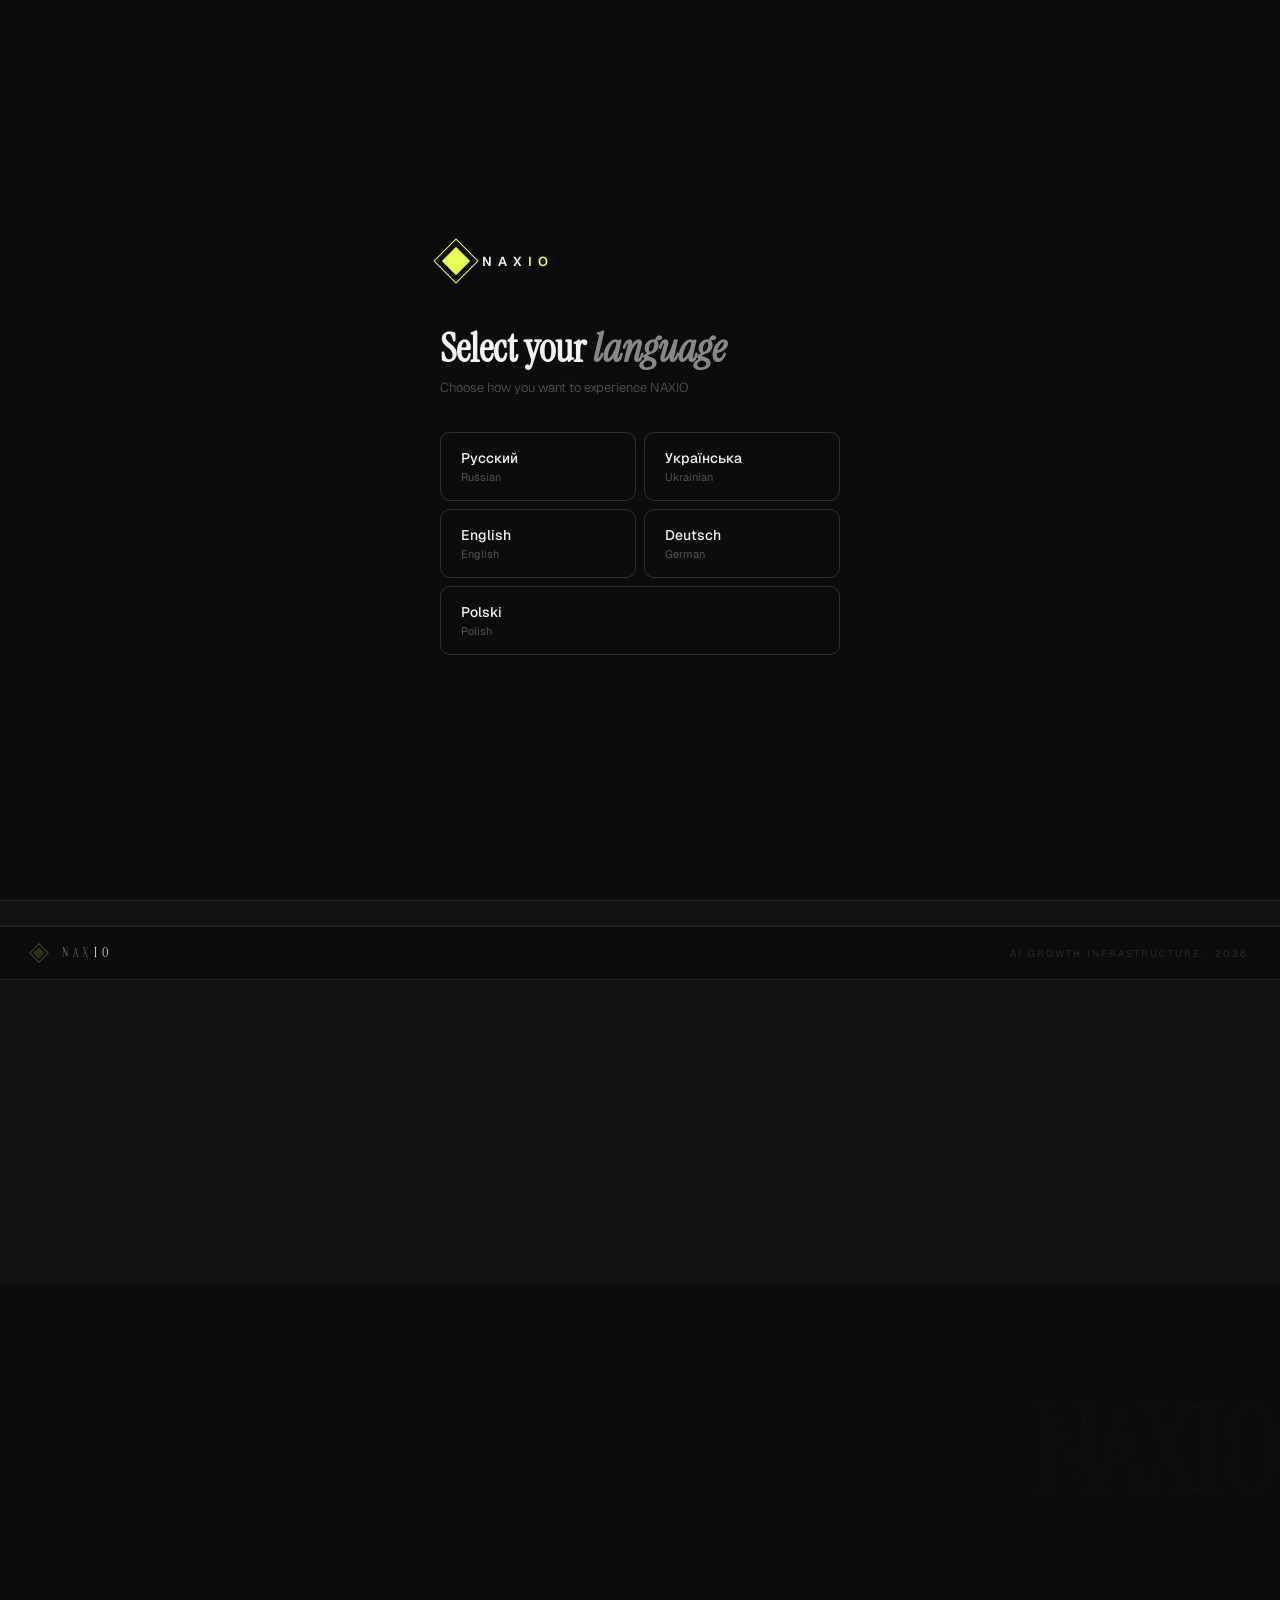
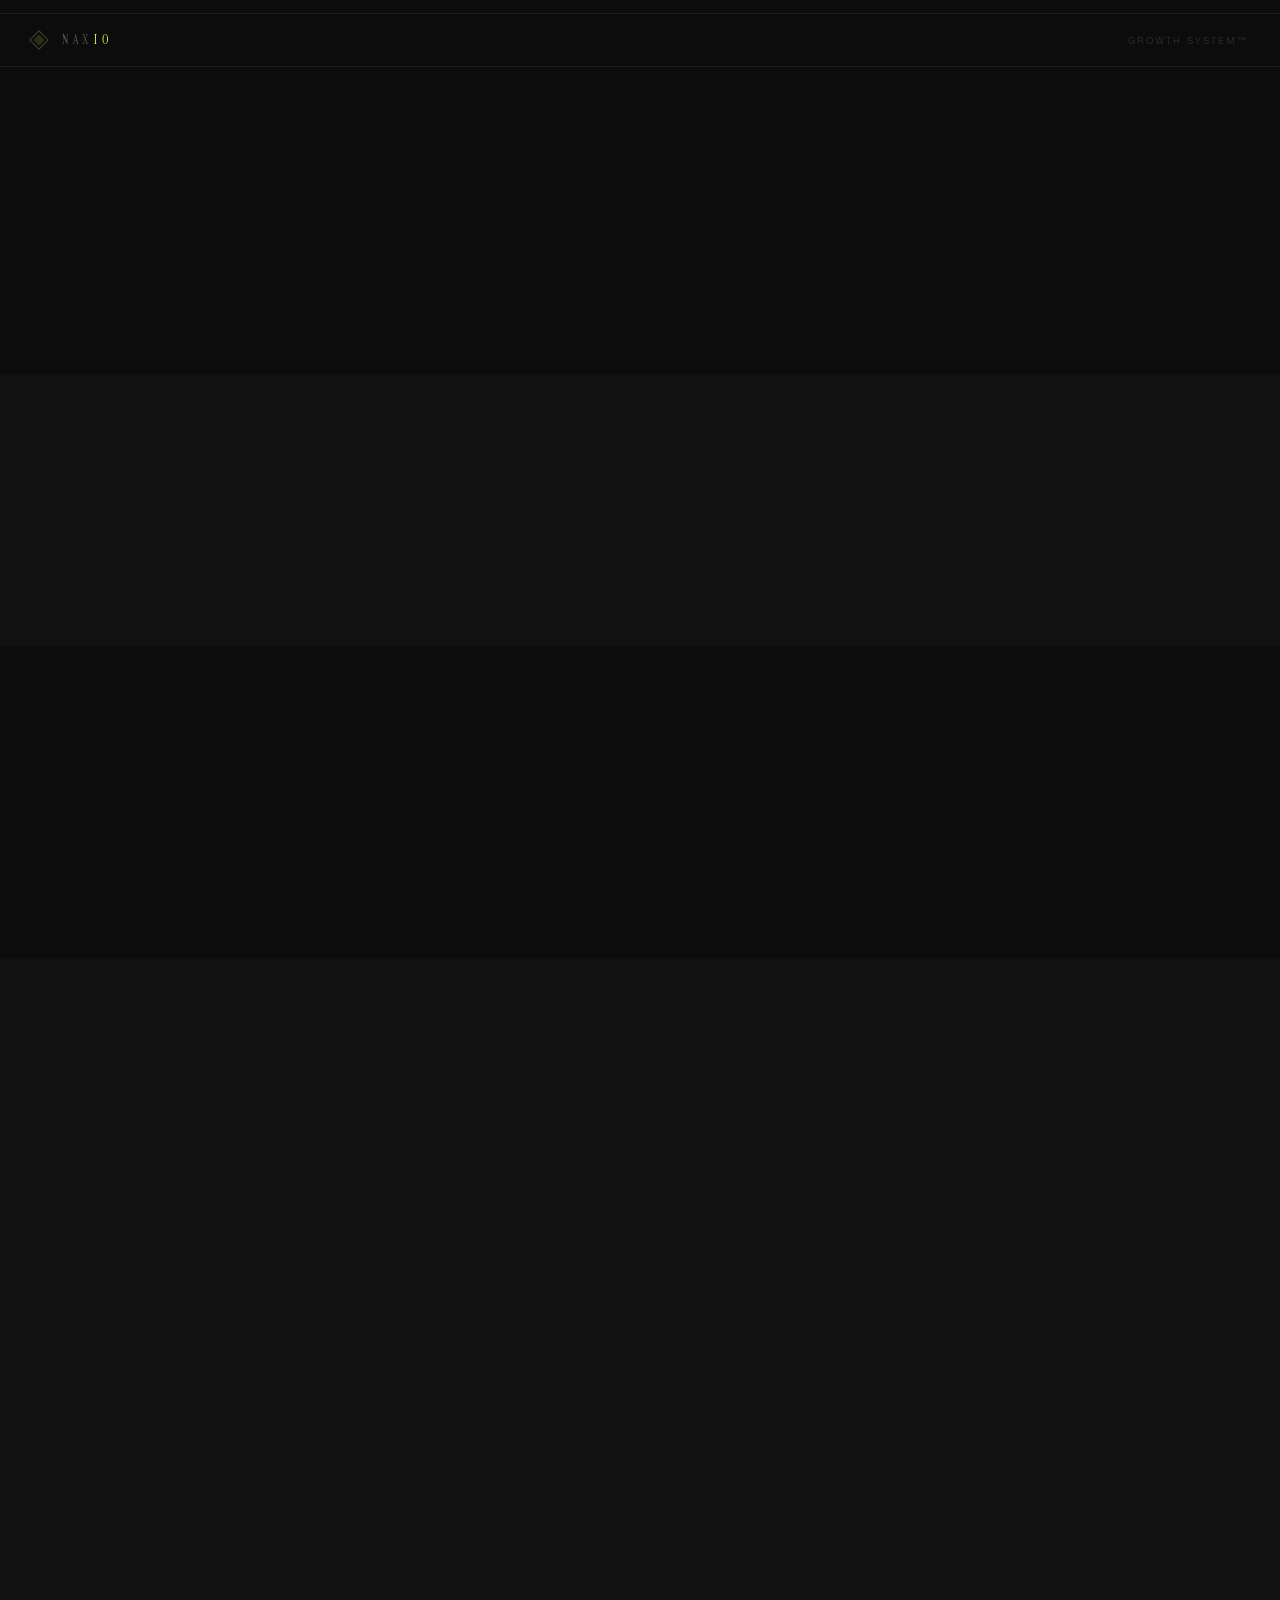
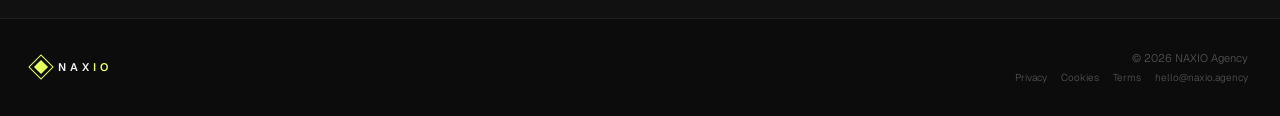
==== commit 4d6df61e: "Add cookie consent banner, form consent checkbox, legal footer links, GDPR compliance" ====
--- a/index.html
+++ b/index.html
@@ -180,11 +180,26 @@
 .footer-nav a{font-size:11px;color:var(--text3);transition:color .15s}
 .footer-nav a:hover{color:var(--text)}
 .footer-copy{font-size:11px;color:var(--text3)}
+/* COOKIE BANNER */
+#cookie-banner{position:fixed;bottom:0;left:0;right:0;z-index:500;background:var(--bg1);border-top:1px solid var(--border);padding:16px 32px;display:flex;align-items:center;justify-content:space-between;gap:16px;flex-wrap:wrap;transform:translateY(100%);transition:transform .4s cubic-bezier(.16,1,.3,1)}
+#cookie-banner.show{transform:translateY(0)}
+.cookie-text{font-size:12px;color:var(--text2);line-height:1.6;flex:1;min-width:200px}
+.cookie-text a{color:var(--accent)}
+.cookie-btns{display:flex;gap:8px;flex-shrink:0}
+.cookie-accept{font-size:11px;font-weight:500;background:var(--accent);color:#000;border:none;padding:8px 16px;border-radius:6px;cursor:pointer;transition:opacity .2s}
+.cookie-accept:hover{opacity:.85}
+.cookie-reject{font-size:11px;background:transparent;color:var(--text3);border:1px solid var(--border2);padding:8px 16px;border-radius:6px;cursor:pointer;transition:border-color .2s,color .2s}
+.cookie-reject:hover{color:var(--text)}
+/* CONSENT */
+.consent-row{display:flex;align-items:flex-start;gap:10px;margin-top:12px;margin-bottom:4px}
+.consent-cb{width:15px;height:15px;border:1px solid var(--border2);border-radius:3px;background:transparent;cursor:pointer;flex-shrink:0;margin-top:1px;accent-color:var(--accent)}
+.consent-label{font-size:11px;color:var(--text3);line-height:1.6}
+.consent-label a{color:var(--accent)}
 .rv{opacity:0;transform:translateY(20px);transition:opacity .8s cubic-bezier(.16,1,.3,1),transform .8s cubic-bezier(.16,1,.3,1)}
 .rv.in{opacity:1;transform:none}
 .rv-d1{transition-delay:.08s}.rv-d2{transition-delay:.16s}.rv-d3{transition-delay:.24s}.rv-d4{transition-delay:.32s}
 @media(max-width:1024px){.services-grid{grid-template-columns:repeat(2,1fr)}.why-grid{grid-template-columns:repeat(2,1fr)}.cases-grid{grid-template-columns:repeat(2,1fr)}.framework-row{grid-template-columns:1fr;gap:48px}.framework-visual{position:static}.faq-layout{grid-template-columns:1fr;gap:48px}.contact-layout{grid-template-columns:1fr;gap:40px}}
-@media(max-width:640px){nav{padding:0 16px}.nav-links{display:none}.burger{display:flex}.btn-cta{display:none}.hero-metrics{gap:28px}section{padding:80px 16px}.services-grid{grid-template-columns:1fr}.cases-grid{grid-template-columns:1fr}.why-grid{grid-template-columns:1fr 1fr}.frow{grid-template-columns:1fr}footer{padding:24px 16px}.float-cta{display:none}.brand-strip{padding:14px 16px}.hero-logo-row{gap:12px;margin-bottom:36px}}
+@media(max-width:640px){nav{padding:0 16px}.nav-links{display:none}.burger{display:flex}.btn-cta{display:none}.hero-metrics{gap:28px}section{padding:80px 16px}.services-grid{grid-template-columns:1fr}.cases-grid{grid-template-columns:1fr}.why-grid{grid-template-columns:1fr 1fr}.frow{grid-template-columns:1fr}footer{padding:24px 16px}.float-cta{display:none}.brand-strip{padding:14px 16px}.hero-logo-row{gap:12px;margin-bottom:36px}#cookie-banner{padding:16px;flex-direction:column;align-items:flex-start}.cookie-btns{width:100%}.cookie-accept,.cookie-reject{flex:1;text-align:center}}
 </style>
 </head>
 <body>
@@ -212,19 +227,11 @@
 <section style="min-height:100vh;display:flex;flex-direction:column;justify-content:center;padding-top:140px;padding-bottom:80px;padding-left:32px;padding-right:32px;position:relative;overflow:hidden">
   <div class="hero-wordmark-bg" aria-hidden="true">NAXIO</div>
   <div style="max-width:1160px;margin:0 auto;width:100%;position:relative;z-index:1">
-    <div class="hero-logo-row rv">
-      <div class="hero-logo-sym"></div>
-      <div class="hero-logo-name">NAX<em>IO</em></div>
-      <div class="hero-logo-sep"></div>
-      <div class="hero-logo-tagline">AI Growth<br>Infrastructure</div>
-    </div>
+    <div class="hero-logo-row rv"><div class="hero-logo-sym"></div><div class="hero-logo-name">NAX<em>IO</em></div><div class="hero-logo-sep"></div><div class="hero-logo-tagline">AI Growth<br>Infrastructure</div></div>
     <div class="hero-eyebrow rv"><span class="hero-eyebrow-dot"></span><span id="h-tag"></span></div>
     <h1 class="hero-h rv rv-d1" id="h-headline"></h1>
     <p class="hero-p rv rv-d2" id="h-sub"></p>
-    <div class="hero-btns rv rv-d3">
-      <button class="btn-primary" id="h-btn1" onclick="scrollTo('contact')"></button>
-      <button class="btn-secondary" id="h-btn2" onclick="scrollTo('cases')"></button>
-    </div>
+    <div class="hero-btns rv rv-d3"><button class="btn-primary" id="h-btn1" onclick="scrollTo('contact')"></button><button class="btn-secondary" id="h-btn2" onclick="scrollTo('cases')"></button></div>
     <div class="hero-metrics rv rv-d4">
       <div><div class="metric-val">7<span>d</span></div><div class="metric-label" id="m1"></div></div>
       <div><div class="metric-val">24<span>/7</span></div><div class="metric-label" id="m2"></div></div>
@@ -235,10 +242,7 @@
 <div class="marquee"><div class="marquee-track" id="mq"></div></div>
 <div class="brand-strip"><div class="brand-strip-left"><div class="brand-strip-sym"></div><div class="brand-strip-name">NAX<em>IO</em></div></div><div class="brand-strip-right">AI Growth Infrastructure · 2026</div></div>
 <section id="services" style="background:var(--bg1)"><div class="sec-inner"><div class="sec-label rv" id="s-eye"></div><h2 class="sec-title rv" id="s-title"></h2><p class="sec-desc rv" id="s-desc"></p><div class="services-grid rv" id="svc-grid"></div></div></section>
-<section id="framework" style="background:var(--bg);position:relative;overflow:hidden">
-  <div class="sec-ghost" aria-hidden="true">NAXIO</div>
-  <div class="sec-inner"><div class="framework-row"><div><div class="sec-label rv" id="fw-eye"></div><h2 class="sec-title rv" id="fw-title"></h2><p class="sec-desc rv" id="fw-desc"></p><div class="framework-steps rv" id="fw-steps"></div></div><div class="framework-visual rv"><div class="fv-title" id="fv-title"></div><div class="fv-rows" id="fv-rows"></div></div></div></div>
-</section>
+<section id="framework" style="background:var(--bg);position:relative;overflow:hidden"><div class="sec-ghost" aria-hidden="true">NAXIO</div><div class="sec-inner"><div class="framework-row"><div><div class="sec-label rv" id="fw-eye"></div><h2 class="sec-title rv" id="fw-title"></h2><p class="sec-desc rv" id="fw-desc"></p><div class="framework-steps rv" id="fw-steps"></div></div><div class="framework-visual rv"><div class="fv-title" id="fv-title"></div><div class="fv-rows" id="fv-rows"></div></div></div></div></section>
 <div class="brand-strip"><div class="brand-strip-left"><div class="brand-strip-sym"></div><div class="brand-strip-name">NAX<em>IO</em></div></div><div class="brand-strip-right">Growth System™</div></div>
 <section style="padding:0;background:var(--bg1)"><div class="why-grid" id="why-grid"></div></section>
 <section id="cases" style="background:var(--bg)"><div class="sec-inner"><div class="sec-label rv" id="c-eye"></div><h2 class="sec-title rv" id="c-title"></h2><p class="sec-desc rv" id="c-desc"></p><div class="cases-grid rv" id="cases-grid"></div></div></section>
@@ -247,10 +251,29 @@
 <section id="contact" style="background:var(--bg1)">
   <div class="sec-inner"><div class="contact-layout">
     <div><div class="sec-label rv" id="ct-eye"></div><h2 class="sec-title rv" id="ct-title"></h2><p style="font-size:14px;color:var(--text2);line-height:1.8;margin-top:12px" class="rv" id="ct-sub"></p><div class="contact-info rv"><div class="ci-row"><div class="ci-icon">@</div><span>hello@naxio.agency</span></div><div class="ci-row"><div class="ci-icon">TG</div><a href="https://t.me/naxio_manager_bot" style="color:var(--text2)">@naxio_manager_bot</a></div><div class="ci-row"><div class="ci-icon">W</div><span>naxio.agency</span></div></div></div>
-    <div class="form-box rv"><div id="formInner"><div class="form-title" id="fm-title"></div><div class="frow"><div class="fg"><label id="l-name"></label><input id="fn" class="fi"/></div><div class="fg"><label id="l-phone"></label><input id="fi-phone" class="fi" type="tel"/></div></div><div class="frow"><div class="fg"><label id="l-email"></label><input id="fi-email" class="fi" type="email"/></div><div class="fg"><label id="l-tg"></label><input id="ft" class="fi"/></div></div><div class="fg"><label id="l-biz"></label><select id="fi-biz" class="fi"></select></div><div class="fg"><label id="l-note"></label><textarea id="fi-note" class="fi"></textarea></div><button class="btn-submit" id="fm-btn" onclick="sendForm()"></button></div><div class="sent-view" id="sentView"><div class="sent-icon">✓</div><div class="sent-title" id="sv-title"></div><div class="sent-sub" id="sv-sub"></div></div></div>
+    <div class="form-box rv"><div id="formInner"><div class="form-title" id="fm-title"></div><div class="frow"><div class="fg"><label id="l-name"></label><input id="fn" class="fi"/></div><div class="fg"><label id="l-phone"></label><input id="fi-phone" class="fi" type="tel"/></div></div><div class="frow"><div class="fg"><label id="l-email"></label><input id="fi-email" class="fi" type="email"/></div><div class="fg"><label id="l-tg"></label><input id="ft" class="fi"/></div></div><div class="fg"><label id="l-biz"></label><select id="fi-biz" class="fi"></select></div><div class="fg"><label id="l-note"></label><textarea id="fi-note" class="fi"></textarea></div><div class="consent-row"><input type="checkbox" class="consent-cb" id="fc"/><label class="consent-label" for="fc">I agree to the processing of my personal data per the <a href="/legal.html" target="_blank">Privacy Policy</a></label></div><button class="btn-submit" id="fm-btn" onclick="sendForm()"></button></div><div class="sent-view" id="sentView"><div class="sent-icon">✓</div><div class="sent-title" id="sv-title"></div><div class="sent-sub" id="sv-sub"></div></div></div>
   </div></div>
 </section>
-<footer><div class="footer-logo"><div class="footer-logo-mark"></div><div class="footer-logo-text">NAX<em>IO</em></div></div><nav class="footer-nav" id="fnav"></nav><div class="footer-copy">2026 NAXIO</div></footer>
+<footer>
+  <div class="footer-logo"><div class="footer-logo-mark"></div><div class="footer-logo-text">NAX<em>IO</em></div></div>
+  <nav class="footer-nav" id="fnav"></nav>
+  <div style="display:flex;flex-direction:column;align-items:flex-end;gap:6px">
+    <div class="footer-copy">© 2026 NAXIO Agency</div>
+    <div style="display:flex;gap:14px">
+      <a href="/legal.html" style="font-size:10px;color:var(--text3)">Privacy</a>
+      <a href="/legal.html#cookies" style="font-size:10px;color:var(--text3)">Cookies</a>
+      <a href="/legal.html#terms" style="font-size:10px;color:var(--text3)">Terms</a>
+      <a href="mailto:hello@naxio.agency" style="font-size:10px;color:var(--text3)">hello@naxio.agency</a>
+    </div>
+  </div>
+</footer>
+<div id="cookie-banner">
+  <div class="cookie-text">We use essential cookies to remember your preferences. By using this site you agree to our <a href="/legal.html">Privacy Policy</a> and <a href="/legal.html#cookies">Cookie Policy</a>.</div>
+  <div class="cookie-btns">
+    <button class="cookie-reject" onclick="cookieChoice(false)">Essential only</button>
+    <button class="cookie-accept" onclick="cookieChoice(true)">Accept</button>
+  </div>
+</div>
 <script>
 var LANG='ru';
 var COPY={
@@ -272,7 +295,24 @@
 function toggleMenu(){menuOpen=!menuOpen;var l=document.getElementById('navlinks');if(menuOpen){l.style.cssText='display:flex;flex-direction:column;position:fixed;top:56px;left:0;right:0;background:rgba(12,12,12,.98);padding:16px;gap:2px;border-bottom:1px solid rgba(255,255,255,.08);backdrop-filter:blur(20px);z-index:99';l.querySelectorAll('a').forEach(function(a){a.onclick=function(){toggleMenu()}})}else{l.style.display=''}}
 function toggleFaq(btn){var item=btn.closest('.fqi');var open=item.classList.contains('open');document.querySelectorAll('.fqi.open').forEach(function(i){i.classList.remove('open')});if(!open)item.classList.add('open')}
 function scrollTo(id){var el=document.getElementById(id);if(el)el.scrollIntoView({behavior:'smooth'});if(id==='contact')setTimeout(function(){var n=document.getElementById('fn');if(n)n.focus()},600)}
-function sendForm(){var name=document.getElementById('fn').value.trim();if(!name){document.getElementById('fn').focus();return}var phone=document.getElementById('fi-phone');var email=document.getElementById('fi-email');var tg=document.getElementById('ft');var biz=document.getElementById('fi-biz');var note=document.getElementById('fi-note');fetch('https://n8n.naxio.agency/webhook/677d734e-e0e7-42e3-8039-6a7ddadf9b69',{method:'POST',headers:{'Content-Type':'application/json'},body:JSON.stringify({name:name,phone:phone?phone.value:'',email:email?email.value:'',telegram:tg?tg.value:'',business:biz?biz.value:'',comment:note?note.value:'',language:LANG,source:'naxio.agency'})}).catch(function(){});document.getElementById('formInner').style.display='none';document.getElementById('sentView').style.display='block'}
+function sendForm(){
+  var name=document.getElementById('fn').value.trim();
+  if(!name){document.getElementById('fn').focus();return}
+  var cb=document.getElementById('fc');
+  if(!cb||!cb.checked){cb.style.outline='1px solid #e8ff57';setTimeout(function(){cb.style.outline=''},2000);return}
+  var phone=document.getElementById('fi-phone');var email=document.getElementById('fi-email');var tg=document.getElementById('ft');var biz=document.getElementById('fi-biz');var note=document.getElementById('fi-note');
+  fetch('https://n8n.naxio.agency/webhook/677d734e-e0e7-42e3-8039-6a7ddadf9b69',{method:'POST',headers:{'Content-Type':'application/json'},body:JSON.stringify({name:name,phone:phone?phone.value:'',email:email?email.value:'',telegram:tg?tg.value:'',business:biz?biz.value:'',comment:note?note.value:'',language:LANG,source:'naxio.agency',consent:true})}).catch(function(){});
+  document.getElementById('formInner').style.display='none';document.getElementById('sentView').style.display='block'
+}
+function cookieChoice(accept){
+  try{localStorage.setItem('naxio_consent',accept?'all':'essential')}catch(e){}
+  var b=document.getElementById('cookie-banner');
+  b.style.transition='transform .3s ease';b.style.transform='translateY(110%)';
+  setTimeout(function(){b.style.display='none'},350)
+}
+(function(){
+  try{if(!localStorage.getItem('naxio_consent')){setTimeout(function(){var b=document.getElementById('cookie-banner');if(b)b.classList.add('show')},1500)}}catch(e){}
+})();
 </script>
 </body>
 </html>
